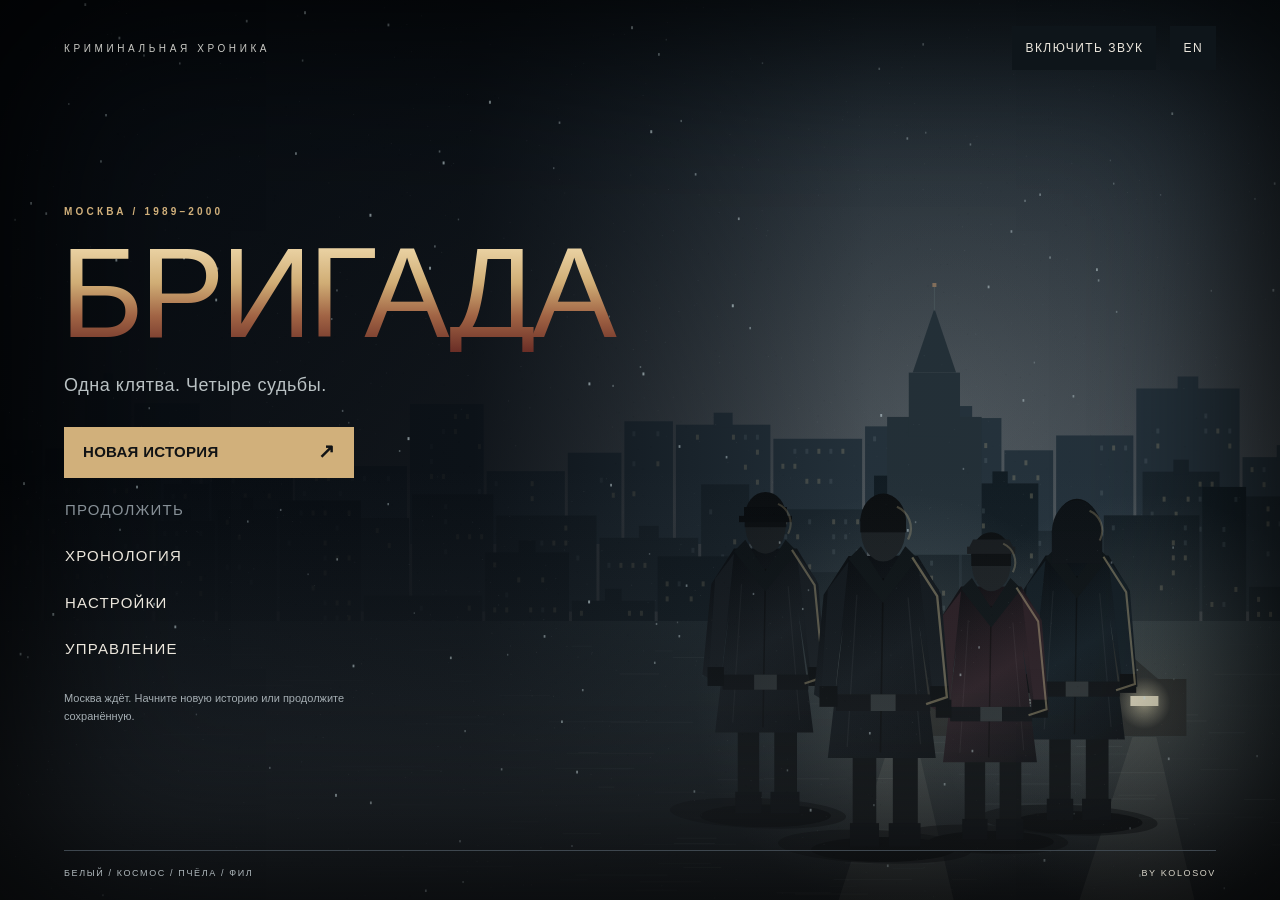
==== index.html @ 2e2348a0 "Add files via upload" ====
<!doctype html>
<html lang="ru">
<head>
  <meta charset="utf-8">
  <meta name="viewport" content="width=device-width, initial-scale=1, maximum-scale=1, user-scalable=no, viewport-fit=cover">
  <meta name="color-scheme" content="dark">
  <meta name="theme-color" content="#0c1013">
  <meta name="description" content="Бригада. Процедурная криминальная история. Москва, 1989–2000.">
  <title>БРИГАДА · 1989–2000</title>
  <style>
:root{color-scheme:dark;--ink:#07090b;--panel:#0d1215;--raised:#161d22;--line:#2c343a;--text:#ece7dd;--muted:#a4adb2;--gold:#d1b07b;--red:#7f2f25;--body-font:"Trebuchet MS","Verdana",sans-serif;--display-font:"Impact","Arial Narrow","Haettenschweiler",sans-serif}
*{box-sizing:border-box}
[hidden]{display:none!important}
html,body{width:100%;height:100%;margin:0;overflow:hidden;-webkit-user-select:none;user-select:none;-webkit-touch-callout:none;-webkit-tap-highlight-color:transparent}
body{background:var(--ink);color:var(--text);font:15px/1.5 var(--body-font);touch-action:manipulation}
canvas,img{-webkit-user-drag:none;-webkit-user-select:none;user-select:none}
body::before{content:"";position:fixed;inset:0;pointer-events:none;opacity:.22;background:repeating-linear-gradient(0deg,#0000 0 3px,#0003 3px 4px),repeating-linear-gradient(90deg,#0000 0 7px,#0002 7px 8px);mix-blend-mode:overlay}
button,input,select{font:inherit}
button,select{color:var(--text);background:var(--raised);border:1px solid var(--line);border-radius:0}
button{min-height:44px;padding:10px 18px;cursor:pointer;text-align:left;transition:background .16s,color .16s,border-color .16s,transform .16s}
button:hover:not(:disabled){background:#222c33;border-color:var(--gold)}
button:active:not(:disabled){transform:translateY(1px)}
button:disabled{color:#879097;cursor:not-allowed}
button.primary{background:var(--gold);color:#111315;border-color:var(--gold);font-weight:800;letter-spacing:.02em}
button.primary:hover:not(:disabled){background:#ead1a3;color:#07090b}
button.primary:disabled{background:#6a6155;color:#111315;border-color:#6a6155}
:focus-visible{outline:2px solid #f0cf8b;outline-offset:4px}
canvas:focus-visible{outline-offset:-5px}
button.text-button{padding:8px 12px;border-color:transparent;background:#0e151a;font-size:12px;letter-spacing:.12em;text-transform:uppercase}
button.text-button:hover{color:var(--gold)}
h1,h2,h3,p{margin-top:0}
h2{margin-bottom:0;font:400 clamp(30px,4.4vw,54px)/1.1 var(--display-font);letter-spacing:.04em;text-transform:uppercase}
h3{font-size:20px;line-height:1.25}
canvas{display:block}
#game-canvas,#cover-canvas{position:fixed;inset:0;width:100%;height:100%}
#game-canvas{background:#06080b;touch-action:none;image-rendering:pixelated}
#cover-canvas{z-index:1;pointer-events:none}
#vignette{position:fixed;z-index:2;inset:0;pointer-events:none;box-shadow:inset 0 0 160px 40px #000c}
.screen{position:fixed;inset:0;z-index:5}
.cover-screen{padding:calc(26px + env(safe-area-inset-top,0px)) calc(5vw + env(safe-area-inset-right,0px)) calc(20px + env(safe-area-inset-bottom,0px)) calc(5vw + env(safe-area-inset-left,0px));display:flex;flex-direction:column;overflow:auto;-webkit-overflow-scrolling:touch}
.cover-header,.cover-footer{display:flex;align-items:center;justify-content:space-between;gap:20px}
.cover-header{min-height:44px}
.edition{font-size:10px;letter-spacing:.36em;color:#c9c9c4;text-transform:uppercase}
.header-actions{display:flex;align-items:center;gap:14px}
.cover-content{margin-block:auto;padding:34px 0 24px;width:min(560px,60vw)}
.eyebrow{font-size:10px;font-weight:800;letter-spacing:.32em;color:var(--gold);margin-bottom:14px;text-transform:uppercase}
h1{margin:0 0 10px -4px;font:400 clamp(70px,10vw,148px)/.93 var(--display-font);letter-spacing:-.035em;color:var(--gold);text-transform:uppercase}
@supports(background-clip:text){h1{background:linear-gradient(180deg,#f5e2b7 0,#d0ad75 42%,#a06344 70%,#6a2e26 100%);background-clip:text;-webkit-background-clip:text;color:transparent}}
.tagline{font-size:clamp(14px,1.5vw,18px);color:#b9c1c3;letter-spacing:.03em;margin:20px 0 28px;max-width:34ch}
.main-nav{display:flex;flex-direction:column;width:min(290px,100%);gap:2px}
.menu-action{background:none;border-color:transparent;padding:10px 0;letter-spacing:.08em;min-height:43px;text-transform:uppercase}
.menu-action:not(.primary):hover:not(:disabled){background:none;padding-left:10px;color:var(--gold);border-color:transparent}
.menu-action.primary{display:flex;justify-content:space-between;padding:13px 18px;margin-bottom:8px}
.menu-action.primary span:last-child{font-size:20px;line-height:1}
.build-note{font-size:11px;line-height:1.6;color:var(--muted);max-width:340px;margin:18px 0 0}
.cover-footer{flex-shrink:0;border-top:1px solid #3e474f;padding-top:16px;font-size:9px;letter-spacing:.18em;color:#b0b9bd;text-transform:uppercase}
.cover-footer span:last-child{color:#d7d3c7}
.cover-content>*{animation:arrive .55s both}
.cover-content h1{animation-delay:.06s}
.cover-content .tagline{animation-delay:.12s}
.cover-content .main-nav{animation-delay:.18s}
.cover-content .build-note{animation-delay:.24s}
.panel-screen{background:var(--ink);overflow:auto;padding:calc(clamp(20px,5vw,64px) + env(safe-area-inset-top,0px)) calc(clamp(20px,5vw,64px) + env(safe-area-inset-right,0px)) calc(clamp(20px,5vw,64px) + env(safe-area-inset-bottom,0px)) calc(clamp(20px,5vw,64px) + env(safe-area-inset-left,0px));z-index:10;-webkit-overflow-scrolling:touch}
.panel{width:min(850px,100%);margin:0 auto;animation:panel-in .18s both}
.narrow-panel{width:min(430px,100%);padding-top:6vh}
.wide-panel{width:min(1160px,100%)}
.panel-header{display:flex;gap:24px;align-items:center;justify-content:space-between;padding-bottom:27px;margin-bottom:24px;border-bottom:1px solid var(--line)}
.panel-header .eyebrow{margin-bottom:9px}
.back-button{flex-shrink:0}
.muted{color:var(--muted);font-size:12px;line-height:1.7}
.vertical-nav{display:grid;gap:8px;margin:30px 0 20px}
.vertical-nav button{width:100%}
fieldset{border:0;border-bottom:1px solid var(--line);padding:16px 0 22px;margin:0 0 20px;min-width:0}
legend{color:var(--gold);font-size:13px;letter-spacing:.18em;padding:0;text-transform:uppercase}
.setting-row{display:grid;grid-template-columns:minmax(160px,1fr) minmax(100px,280px) 45px;align-items:center;gap:16px;min-height:55px;font-size:14px}
.setting-row select{grid-column:2/4}
select{width:100%;min-height:44px;padding:8px 12px}
input[type=range]{width:100%;margin:0;accent-color:var(--gold);cursor:pointer;min-height:32px}
input[type=checkbox]{width:23px;height:23px;accent-color:var(--gold);margin:0;justify-self:end;grid-column:2/4}
output{color:var(--gold);text-align:right;font-variant-numeric:tabular-nums;font-size:12px}
.sound-tests{display:flex;flex-wrap:wrap;gap:8px;margin:16px 0 12px}
.sound-tests button{font-size:12px}
.form-footer{display:flex;align-items:center;justify-content:space-between;gap:16px;padding-bottom:20px}
.form-footer p{margin-bottom:0}
.timeline-list{padding:0;list-style:none;margin:38px 0 26px}
.chapter{display:grid;grid-template-columns:145px 1fr auto;align-items:center;gap:26px;border-top:1px solid var(--line);padding:30px 0}
.chapter:last-child{border-bottom:1px solid var(--line)}
.chapter-date{font:400 30px var(--display-font);color:var(--gold)}
.chapter h3{margin:0 0 8px;font-weight:400;text-transform:uppercase;letter-spacing:.04em}
.chapter p{color:var(--muted);margin:0;font-size:13px;max-width:470px}
.chapter.completed .chapter-date{color:#d5dfbd}
.map-toolbar{display:flex;align-items:center;justify-content:space-between;gap:15px;margin-bottom:16px}
.map-toolbar p{margin:0;color:var(--muted)}
#world-map{width:100%;height:auto;background:#141b20;border:1px solid var(--line);max-height:58vh;object-fit:fill;cursor:crosshair}
.map-legend{display:flex;flex-wrap:wrap;list-style:none;gap:12px 24px;padding:0;margin:20px 0;font-size:12px}
.map-legend li{display:flex;align-items:center;gap:8px}
.map-legend i{width:9px;height:9px;display:inline-block}
.legend-objective{background:var(--gold);transform:rotate(45deg)}
.legend-squad{background:#d6e5c6;border-radius:50%}
.legend-police{background:#739aca}
.legend-safe{border:2px solid #88ae93}
.legend-waypoint{background:#d0c1ec;border-radius:50%}
.legend-territory{border:2px dashed #a48159}
.controls-list{margin:0 0 25px}
.controls-list>div{display:grid;grid-template-columns:230px 1fr;gap:25px;padding:13px 0;border-bottom:1px solid #232c32;align-items:center}
.controls-list dd{margin:0;font-size:14px}
.controls-list dt{color:var(--gold)}
kbd{font:12px var(--body-font);color:var(--gold)}
#hud{position:fixed;inset:0;z-index:3;padding:calc(22px + env(safe-area-inset-top,0px)) calc(22px + env(safe-area-inset-right,0px)) calc(22px + env(safe-area-inset-bottom,0px)) calc(22px + env(safe-area-inset-left,0px));pointer-events:none;display:flex;flex-direction:column;justify-content:space-between}
.hud-top,.hud-bottom{display:flex;justify-content:space-between;gap:20px;align-items:flex-start}
.hud-bottom{align-items:flex-end}
.status-panel,.mission-panel,.resources-panel,.radar-panel,.squad-status{background:color-mix(in srgb,var(--ink) 92%,#000);border:1px solid var(--line);padding:12px 15px}
.status-panel{width:260px}
.status-panel>p{font-size:17px;margin:0 0 7px}
.status-panel label{display:grid;grid-template-columns:70px 1fr 28px;gap:8px;align-items:center;font-size:10px;text-transform:uppercase;letter-spacing:.12em}
meter{width:100%;height:12px;border:0}
meter::-webkit-meter-bar{background:#242c32;border:0;border-radius:0}
meter::-webkit-meter-optimum-value{background:#b5c29b}
#armor-meter::-webkit-meter-optimum-value{background:#8da8b5}
meter::-moz-meter-bar{background:#b5c29b}
#armor-meter::-moz-meter-bar{background:#8da8b5}
#hero-perk{display:block;color:var(--gold);font-size:10px;margin-top:6px;text-transform:uppercase;letter-spacing:.18em}
.mission-panel{max-width:420px}
.mission-panel:has(#mission-title:empty){display:none}
#mission-title{color:var(--gold);margin:0 0 4px;font-size:14px;text-transform:uppercase;letter-spacing:.08em}
#mission-objective{font-size:12px;margin:0}
.resources-panel{text-align:right;min-width:170px}
.resources-panel p{margin:4px 0 0}
#wanted-stars{color:var(--gold);font-size:22px;letter-spacing:.1em;line-height:1}
#money-value{font-variant-numeric:tabular-nums}
#weapon-name,#ammo-value{font-size:12px}
.radar-panel{padding:6px}
#minimap{width:180px;height:180px;background:#141b20}
#district-name{font-size:10px;display:block;text-align:center;margin-top:5px;text-transform:uppercase;letter-spacing:.12em;color:#c0c8cb}
.squad-status{display:flex;gap:20px;font-size:11px;text-transform:uppercase;letter-spacing:.08em}
.squad-status span{color:var(--muted)}
.squad-status .active{color:var(--gold)}
.hud-shortcuts{display:flex;gap:6px;pointer-events:auto}
.hud-shortcuts button{font-size:12px;background:color-mix(in srgb,var(--ink) 92%,#000);text-transform:uppercase;letter-spacing:.12em}
/* Компактная панель автомобиля: скорость слева, состояние справа, всё в одном блоке. */
.vehicle-panel{position:absolute;right:calc(22px + env(safe-area-inset-right,0px));bottom:calc(64px + env(safe-area-inset-bottom,0px));width:214px;padding:9px 11px;display:grid;grid-template-columns:56px 1fr;grid-template-areas:"speed head" "speed hull" "speed crashes" "state state";gap:3px 10px;align-items:center;background:color-mix(in srgb,var(--ink) 92%,#000);border:1px solid var(--line);animation:panel-in .18s ease-out}
.vehicle-panel[hidden]{display:none}
.vehicle-head{grid-area:head;display:flex;justify-content:space-between;align-items:baseline;gap:6px;min-width:0}
#vehicle-name{font-size:10px;text-transform:uppercase;letter-spacing:.1em;color:var(--gold);white-space:nowrap;overflow:hidden;text-overflow:ellipsis}
#vehicle-class{font-size:8px;text-transform:uppercase;letter-spacing:.1em;color:var(--muted);white-space:nowrap}
.vehicle-speed{grid-area:speed;display:flex;align-items:baseline;gap:3px;line-height:1}
#vehicle-speed{font-size:26px;font-variant-numeric:tabular-nums;letter-spacing:-.03em}
.vehicle-speed small{font-size:8px;text-transform:uppercase;letter-spacing:.1em;color:var(--muted)}
.vehicle-panel label{display:grid;grid-template-columns:42px 1fr 30px;gap:6px;align-items:center;font-size:8px;text-transform:uppercase;letter-spacing:.08em;color:var(--muted)}
.vehicle-panel label:nth-of-type(1){grid-area:hull}
.vehicle-panel label:nth-of-type(2){grid-area:crashes}
.vehicle-panel meter{height:6px}
.vehicle-panel output{font-size:8px;text-align:right;color:var(--text);font-variant-numeric:tabular-nums}
#vehicle-crashes::-webkit-meter-optimum-value{background:#c49a6a}
#vehicle-crashes::-moz-meter-bar{background:#c49a6a}
#vehicle-state{grid-area:state;margin:0;font-size:8px;text-transform:uppercase;letter-spacing:.1em;color:var(--muted)}
#vehicle-state:empty{display:none}
.vehicle-panel.warn{border-color:#b98d55}
.vehicle-panel.warn #vehicle-state{color:#e0b072}
.vehicle-panel.danger{border-color:#c76156}
.vehicle-panel.danger #vehicle-state{color:#e58b80}
@media(max-width:760px){.vehicle-panel{right:calc(10px + env(safe-area-inset-right,0px));bottom:calc(128px + env(safe-area-inset-bottom,0px));width:178px;padding:7px 9px;gap:2px 8px;grid-template-columns:46px 1fr}.vehicle-panel label{grid-template-columns:34px 1fr 26px;font-size:7px}.vehicle-panel meter{height:5px}.vehicle-panel output{font-size:7px}#vehicle-speed{font-size:22px}#vehicle-name{font-size:9px}#vehicle-class{font-size:7px}}
#interaction-prompt{position:absolute;bottom:calc(115px + env(safe-area-inset-bottom,0px));left:50%;transform:translateX(-50%);background:color-mix(in srgb,var(--ink) 92%,#000);border:1px solid var(--gold);padding:12px 20px;text-align:center;text-transform:uppercase;letter-spacing:.08em}
#cutscene{position:fixed;inset:0;z-index:4;pointer-events:none}
.cinema-bar{position:absolute;background:#000;width:100%;height:10vh}
.top-bar{top:0}
.bottom-bar{bottom:0;display:flex;align-items:center;justify-content:flex-end;gap:20px;padding:0 calc(5vw + env(safe-area-inset-right,0px)) 0 calc(5vw + env(safe-area-inset-left,0px));color:var(--muted);font-size:11px;text-transform:uppercase;letter-spacing:.12em}
#scene-next{pointer-events:auto;white-space:nowrap}
@media (max-width:560px){.bottom-bar span,.bottom-bar progress{display:none}.subtitle-panel{gap:12px;padding:12px}#speaker-portrait{width:52px;height:64px}#dialogue-choices button{padding:8px 10px;letter-spacing:.025em}}
.subtitle-panel{position:absolute;bottom:10vh;left:50%;transform:translateX(-50%);width:min(850px,90%);display:flex;align-items:center;gap:25px;background:color-mix(in srgb,var(--ink) 92%,#000);border-top:2px solid var(--gold);padding:18px 24px}
#speaker-portrait{width:84px;height:102px;background:#141b20;flex-shrink:0}
#speaker-name{margin:0 0 6px;color:var(--gold);font-size:17px;text-transform:uppercase;letter-spacing:.12em}
#subtitle-text{margin:0;font-size:clamp(14px,1.5vw,19px)}
#skip-progress{width:70px;height:4px;accent-color:var(--gold)}
#dialogue-choices{display:flex;flex-wrap:wrap;gap:8px;pointer-events:auto;margin-top:12px}
#dialogue-choices:empty{display:none}
#dialogue-choices button{font-size:12px;text-transform:uppercase;letter-spacing:.12em}
#toast{position:fixed;z-index:30;left:50%;bottom:calc(25px + env(safe-area-inset-bottom,0px));transform:translateX(-50%);width:max-content;max-width:90vw;background:#1b242b;border-left:3px solid var(--gold);color:var(--text);padding:14px 22px;font-size:13px;box-shadow:0 10px 40px #000c}
dialog{width:min(460px,90vw);padding:30px;border:1px solid var(--line);color:var(--text);background:var(--panel)}
dialog::backdrop{background:#000c}
dialog h2{font-size:28px;margin-bottom:18px}
dialog p{color:var(--muted);font-size:14px}
.dialog-actions{display:flex;justify-content:flex-end;gap:10px;margin-top:28px}
noscript{position:fixed;inset:0;z-index:100;display:grid;place-items:center;background:var(--ink);padding:30px}
@keyframes arrive{from{opacity:0;transform:translateY(10px)}to{opacity:1;transform:translateY(0)}}
@keyframes panel-in{from{opacity:0;transform:translateY(6px)}to{opacity:1;transform:translateY(0)}}
.reduced-motion *,.reduced-motion *::before,.reduced-motion *::after{animation:none!important;transition:none!important}
@media(prefers-reduced-motion:reduce){*,*::before,*::after{animation:none!important;transition:none!important}}
@media(max-width:800px){.cover-screen{padding:calc(18px + env(safe-area-inset-top,0px)) calc(6vw + env(safe-area-inset-right,0px)) calc(18px + env(safe-area-inset-bottom,0px)) calc(6vw + env(safe-area-inset-left,0px))}.cover-content{width:76vw}.cover-footer{align-items:flex-start;font-size:8px;gap:14px}.cover-footer span:last-child{text-align:right;max-width:180px}.chapter{grid-template-columns:110px 1fr;gap:20px}.chapter button{grid-column:2;justify-self:start}.chapter-date{font-size:25px}.squad-status{flex-direction:column;gap:3px}.mission-panel{max-width:230px}.hud-top{gap:8px}#hud{padding:calc(10px + env(safe-area-inset-top,0px)) calc(10px + env(safe-area-inset-right,0px)) calc(10px + env(safe-area-inset-bottom,0px)) calc(10px + env(safe-area-inset-left,0px))}.status-panel{width:210px}#minimap{width:130px;height:130px}}
@media(max-width:520px){body{font-size:14px}.edition{letter-spacing:.18em;font-size:8px;max-width:140px}.header-actions{gap:3px}button.text-button{font-size:10px;padding:8px}.cover-content{width:94%;padding-block:24px}h1{font-size:clamp(64px,19vw,99px)}.eyebrow{font-size:9px}.tagline{font-size:14px;margin-block:16px 22px}.main-nav{max-width:240px}.build-note{font-size:10px;max-width:300px;background:#0b1216;padding:8px 10px}.cover-footer{line-height:1.8}.panel-screen{padding:calc(24px + env(safe-area-inset-top,0px)) calc(20px + env(safe-area-inset-right,0px)) calc(24px + env(safe-area-inset-bottom,0px)) calc(20px + env(safe-area-inset-left,0px))}.panel-header{gap:12px;padding-bottom:18px}.back-button{padding-inline:12px;font-size:12px}.setting-row{grid-template-columns:minmax(100px,1fr) minmax(65px,1fr) 38px;gap:8px;font-size:12px}select{font-size:12px;padding-inline:6px}.form-footer{align-items:flex-start;flex-direction:column}.chapter{grid-template-columns:1fr;gap:12px;padding-block:24px}.chapter button{grid-column:1}.chapter h3{font-size:19px}.controls-list>div{grid-template-columns:125px 1fr;gap:15px}.controls-list dd{font-size:12px}.map-toolbar{align-items:flex-start;flex-direction:column}.subtitle-panel{padding:14px;gap:12px}#speaker-portrait{width:56px;height:68px}.bottom-bar{font-size:9px;gap:12px}}
@media(max-height:600px) and (min-width:521px){.cover-screen{padding-block:12px}.cover-content{padding-block:10px}.cover-content .eyebrow{margin-bottom:10px}h1{font-size:min(10vw,88px)}.tagline{margin-block:10px 13px;font-size:14px}.menu-action{min-height:33px;padding-block:5px;font-size:13px}.menu-action.primary{padding-block:10px}.build-note{margin-top:10px;font-size:10px;max-width:350px}.cover-footer{padding-top:10px}}
#touch-ui{position:fixed;inset:0;z-index:7;pointer-events:none}
#touch-left{position:absolute;inset:0 50% 0 0}
#touch-right{position:absolute;inset:0 0 0 50%}
/* The zones sit under a pointer-events:none parent, so they must opt back in explicitly. */
.touch-zone{pointer-events:auto;touch-action:none}
.joy{position:fixed;width:124px;height:124px;margin:-62px 0 0 -62px;border-radius:50%;border:2px solid #a9b3b93d;background:#c4ced316;box-shadow:inset 0 0 22px #0006;display:none}
.joy .joy-knob{position:absolute;left:50%;top:50%;width:56px;height:56px;margin:-28px 0 0 -28px;border-radius:50%;background:#dde5e93a;border:2px solid #ccd4d96b;transform:translate(var(--ox,0),var(--oy,0))}
.touch-buttons{position:absolute;right:calc(14px + env(safe-area-inset-right,0px));bottom:calc(14px + env(safe-area-inset-bottom,0px));display:grid;gap:10px;justify-items:end}
.touch-button{pointer-events:auto;min-width:64px;min-height:52px;padding:10px 14px;text-align:center;background:color-mix(in srgb,var(--ink) 88%,#000);border:1px solid #465058;color:var(--text);font-weight:800;letter-spacing:.08em}
.touch-button:active{transform:translateY(1px)}
@media(pointer:coarse){.touch-button{border-color:#53616a}}
@media(max-width:760px){.touch-button{min-width:58px;min-height:46px;font-size:13px}.touch-buttons{grid-template-columns:repeat(2,minmax(56px,auto));gap:8px;right:calc(12px + env(safe-area-inset-right,0px));bottom:calc(12px + env(safe-area-inset-bottom,0px))}}
/* --- Кросс-платформенная адаптация: iPhone / iPad / Mac --- */
@media(pointer:coarse){
  .hud-shortcuts{display:none}
  button{min-height:46px}
  .cover-screen,.panel-screen{overscroll-behavior:contain}
  /* 16px не даёт Safari на iPhone/iPad зумить страницу при фокусе селекта. */
  select{font-size:16px}
}
@media(max-width:760px){
  .status-panel{width:auto;max-width:46vw;padding:8px 10px}
  .status-panel>p{font-size:14px;margin-bottom:4px;white-space:nowrap;overflow:hidden;text-overflow:ellipsis}
  .status-panel label{grid-template-columns:48px 1fr 22px;font-size:9px;letter-spacing:.06em}
  meter{height:9px}
  #hero-perk{font-size:8px;margin-top:3px}
  .mission-panel{max-width:36vw;padding:8px 10px}
  #mission-title{font-size:11px;margin-bottom:2px}
  #mission-objective{font-size:10px;line-height:1.35}
  .resources-panel{min-width:0;padding:8px 10px}
  #wanted-stars{font-size:16px}
  #money-value{font-size:13px;margin-top:2px}
  #weapon-name,#ammo-value{font-size:10px}
  .radar-panel{padding:4px}
  #minimap{width:110px;height:110px}
  #district-name{font-size:8px}
  .squad-status{padding:8px 10px;font-size:9px}
  #interaction-prompt{max-width:86vw;padding:10px 14px;font-size:12px}
}
@media(max-width:760px) and (orientation:portrait){
  .hud-top{display:grid;grid-template-columns:minmax(0,1fr) auto;gap:6px;align-items:start}
  .status-panel{grid-area:1/1;max-width:none}
  .resources-panel{grid-area:1/2}
  .mission-panel{grid-area:2/1/3/3;max-width:none}
  .hud-bottom{display:grid;grid-template-columns:auto minmax(0,1fr);gap:6px;align-items:end}
  .radar-panel{grid-area:1/1}
  .squad-status{grid-area:2/1;justify-self:start;align-self:end;flex-direction:column;gap:2px}
  .hud-shortcuts{grid-column:1/-1;justify-self:end}
}
@media(max-height:480px) and (orientation:landscape){
  .cover-screen{padding-block:8px}
  .cover-header{min-height:32px}
  .cover-content{width:min(60vw,430px);padding-block:4px}
  h1{font-size:min(8vw,60px);margin-bottom:4px}
  .eyebrow{margin-bottom:6px;font-size:9px}
  .tagline{font-size:12px;margin-block:6px 9px}
  .menu-action{min-height:30px;padding-block:3px;font-size:12px}
  .menu-action.primary{padding-block:7px;margin-bottom:3px}
  .build-note,.cover-footer{display:none}
  .panel-screen{padding-block:calc(12px + env(safe-area-inset-top,0px)) calc(12px + env(safe-area-inset-bottom,0px))}
  .narrow-panel{padding-top:0}
  .panel-header{padding-bottom:12px;margin-bottom:12px}
  .subtitle-panel{padding:10px 14px}
  #speaker-portrait{width:48px;height:58px}
  .cinema-bar{height:7vh}
  /* Компактный HUD для ландшафта iPhone (высота экрана ~390-430px). */
  #hud{padding:calc(8px + env(safe-area-inset-top,0px)) calc(10px + env(safe-area-inset-right,0px)) calc(8px + env(safe-area-inset-bottom,0px)) calc(10px + env(safe-area-inset-left,0px))}
  .status-panel{width:190px;padding:8px 10px}
  .status-panel>p{font-size:13px;margin-bottom:3px}
  .status-panel label{font-size:8px}
  meter{height:7px}
  #hero-perk{font-size:8px;margin-top:2px}
  .mission-panel{max-width:230px;padding:8px 10px}
  #mission-title{font-size:10px}
  #mission-objective{font-size:9px;line-height:1.3}
  .resources-panel{padding:8px 10px}
  #wanted-stars{font-size:14px}
  #money-value{font-size:12px}
  #weapon-name,#ammo-value{font-size:9px}
  .radar-panel{padding:3px}
  #minimap{width:92px;height:92px}
  #district-name{font-size:8px}
  .squad-status{font-size:9px;gap:10px}
  .hud-shortcuts button{min-height:32px;padding:6px 10px;font-size:10px}
}
/* Подсказка взаимодействия не должна попадать под экранные кнопки. */
@media(pointer:coarse){
  #interaction-prompt{bottom:calc(196px + env(safe-area-inset-bottom,0px));max-width:72vw;padding:10px 14px;font-size:12px}
}
@media(pointer:coarse) and (orientation:landscape) and (max-height:480px){
  #interaction-prompt{bottom:calc(90px + env(safe-area-inset-bottom,0px));max-width:56vw;padding:8px 12px;font-size:11px}
}
</style>
</head>
<body>
  <canvas id="game-canvas" tabindex="-1" aria-label="Игровой мир"></canvas>
  <canvas id="cover-canvas" aria-hidden="true"></canvas>
  <div id="vignette" aria-hidden="true"></div>

  <main id="main-menu" class="screen cover-screen">
    <header class="cover-header">
      <span class="edition" data-i18n="edition">КРИМИНАЛЬНАЯ ХРОНИКА</span>
      <div class="header-actions">
        <button id="sound-toggle" class="text-button" data-i18n="soundOn">Включить звук</button>
        <button id="language-toggle" class="text-button" aria-label="Switch to English">EN</button>
      </div>
    </header>
    <div class="cover-content">
      <p class="eyebrow" data-i18n="moscowYears">МОСКВА / 1989–2000</p>
      <h1 data-i18n="brand">БРИГАДА</h1>
      <p class="tagline" data-i18n="tagline">Одна клятва. Четыре судьбы.</p>
      <nav class="main-nav" aria-label="Главное меню" data-aria-i18n="mainMenu">
        <button id="new-game" class="primary menu-action" disabled><span data-i18n="newGame">Новая история</span><span aria-hidden="true">↗</span></button>
        <button id="continue-game" class="menu-action" disabled data-i18n="continue">Продолжить</button>
        <button class="menu-action" data-open="timeline-screen" data-i18n="timeline">Хронология</button>
        <button class="menu-action" data-open="settings-screen" data-i18n="settings">Настройки</button>
        <button class="menu-action" data-open="controls-screen" data-i18n="controls">Управление</button>
      </nav>
      <p id="build-status" class="build-note" data-i18n="partNotice">Часть I: обложка, интерфейс и звук. Кампания откроется после подключения движка и сюжета.</p>
    </div>
    <footer class="cover-footer">
      <span data-i18n="brothers">БЕЛЫЙ / КОСМОС / ПЧЁЛА / ФИЛ</span>
      <span data-i18n="byline">BY KOLOSOV</span>
    </footer>
  </main>

  <section id="hud" hidden aria-label="Игровой интерфейс" data-aria-i18n="hud">
    <div class="hud-top">
      <div class="status-panel">
        <p id="hero-name">Саша Белый</p>
        <label><span data-i18n="health">Здоровье</span><meter id="health-meter" min="0" max="100" value="100"></meter><output id="health-value">100</output></label>
        <label id="armor-row" hidden><span data-i18n="armor">Броня</span><meter id="armor-meter" min="0" max="100" value="0"></meter><output id="armor-value">0</output></label>
        <span id="hero-perk"></span>
      </div>
      <div class="mission-panel"><p id="mission-title"></p><p id="mission-objective"></p></div>
      <div class="resources-panel"><div id="wanted-stars" aria-label="Нет розыска">☆☆☆☆☆</div><p id="money-value">0 ₽</p><p><span id="weapon-name"></span> <span id="ammo-value"></span></p></div>
    </div>
    <div class="hud-bottom">
      <div class="radar-panel"><canvas id="minimap" width="180" height="180" data-aria-i18n="minimap" aria-label="Миникарта"></canvas><span id="district-name"></span></div>
      <div id="squad-status" class="squad-status"></div>
      <div class="hud-shortcuts"><button data-open="map-screen"><kbd>M</kbd> <span data-i18n="map">Карта</span></button><button id="pause-button"><kbd>Esc</kbd> <span data-i18n="pause">Пауза</span></button></div>
    </div>
    <p id="interaction-prompt" hidden></p>
    <div id="vehicle-panel" class="vehicle-panel" hidden aria-live="off">
      <div class="vehicle-head"><span id="vehicle-name"></span><span id="vehicle-class"></span></div>
      <div class="vehicle-speed"><span id="vehicle-speed">0</span><small data-i18n="kmh">км/ч</small></div>
      <label><span data-i18n="vehicleHull">Кузов</span><meter id="vehicle-hull" min="0" max="100" value="100"></meter><output id="vehicle-hull-value">100%</output></label>
      <label><span data-i18n="vehicleCrashes">Аварии</span><meter id="vehicle-crashes" min="0" max="10" value="0"></meter><output id="vehicle-crashes-value">0/10</output></label>
      <p id="vehicle-state"></p>
    </div>
  </section>

  <div id="touch-ui" hidden aria-hidden="true">
    <div id="touch-left" class="touch-zone"><div id="joy-left" class="joy"><span class="joy-knob"></span></div></div>
    <div id="touch-right" class="touch-zone"><div id="joy-right" class="joy"><span class="joy-knob"></span></div></div>
    <div class="touch-buttons">
      <button id="touch-fire" class="touch-button">FIRE</button>
      <button id="touch-interact" class="touch-button">E</button>
      <button id="touch-weapon" class="touch-button">Q</button>
      <button id="touch-hero" class="touch-button">1–4</button>
      <button id="touch-pause" class="touch-button">≡</button>
    </div>
  </div>

  <section id="pause-screen" class="screen panel-screen" hidden aria-labelledby="pause-title">
    <div class="panel narrow-panel"><p class="eyebrow" data-i18n="hold">ВРЕМЯ ОСТАНОВЛЕНО</p><h2 id="pause-title" data-i18n="pause">Пауза</h2>
      <nav class="vertical-nav">
        <button id="resume-game" class="primary" data-i18n="resume">Вернуться в игру</button>
        <button data-open="map-screen" data-i18n="map">Карта Москвы</button>
        <button data-open="timeline-screen" data-i18n="timeline">Хронология</button>
        <button data-open="settings-screen" data-i18n="settings">Настройки</button>
        <button data-open="controls-screen" data-i18n="controls">Управление</button>
        <button id="return-menu" data-i18n="returnMenu">В главное меню</button>
      </nav>
      <p class="muted" data-i18n="saveNotice">Сохранение прогресса доступно в безопасных зонах.</p>
    </div>
  </section>

  <section id="settings-screen" class="screen panel-screen" hidden aria-labelledby="settings-title">
    <div class="panel"><header class="panel-header"><div><p class="eyebrow" data-i18n="preferences">ЛИЧНОЕ ДЕЛО / ПАРАМЕТРЫ</p><h2 id="settings-title" data-i18n="settings">Настройки</h2></div><button class="back-button" data-back data-i18n="back">Назад</button></header>
      <form id="settings-form">
        <fieldset><legend data-i18n="sound">Звук</legend>
          <label class="setting-row" for="music-volume"><span data-i18n="music">Музыка</span><input id="music-volume" type="range" min="0" max="100" step="1" data-setting="music"><output for="music-volume">55%</output></label>
          <label class="setting-row" for="sfx-volume"><span data-i18n="effects">Эффекты</span><input id="sfx-volume" type="range" min="0" max="100" step="1" data-setting="sfx"><output for="sfx-volume">75%</output></label>
          <div class="sound-tests"><button type="button" data-audio-test="theme" data-i18n="testTheme">Тема</button><button type="button" data-audio-test="combat" data-i18n="testCombat">Погоня</button><button type="button" data-audio-test="tt" data-i18n="testShot">Выстрел ТТ</button><button type="button" data-audio-test="engine" data-i18n="testEngine">Мотор</button></div>
          <p class="muted" data-i18n="originalMusic">Оригинальная процедурная музыка. Внешние записи не используются.</p>
        </fieldset>
        <fieldset><legend data-i18n="gameplay">Игра</legend>
          <label class="setting-row" for="language"><span data-i18n="language">Язык</span><select id="language" data-setting="language"><option value="ru">Русский</option><option value="en">English</option></select></label>
          <label class="setting-row" for="difficulty"><span data-i18n="difficulty">Сложность</span><select id="difficulty" data-setting="difficulty"><option value="rookie" data-i18n="rookie">Новичок</option><option value="brigadier" data-i18n="brigadier">Бригадир</option><option value="authority" data-i18n="authority">Авторитет</option></select></label>
          <label class="setting-row" for="aim"><span data-i18n="aim">Прицеливание</span><select id="aim" data-setting="aim"><option value="mouse" data-i18n="mouseAim">Мышь</option><option value="auto" data-i18n="autoAim">Автоприцел</option></select></label>
        </fieldset>
        <fieldset><legend data-i18n="graphics">Изображение</legend>
          <label class="setting-row" for="particles"><span data-i18n="particles">Частицы</span><select id="particles" data-setting="particles"><option value="low" data-i18n="low">Низкое</option><option value="medium" data-i18n="medium">Среднее</option><option value="high" data-i18n="high">Высокое</option></select></label>
          <label class="setting-row" for="lighting"><span data-i18n="lighting">Освещение</span><select id="lighting" data-setting="lighting"><option value="low" data-i18n="low">Низкое</option><option value="high" data-i18n="high">Высокое</option></select></label>
          <label class="setting-row" for="motion"><span data-i18n="reduceMotion">Уменьшить движение</span><input id="motion" type="checkbox" data-setting="reducedMotion"></label>
        </fieldset>
        <div class="form-footer"><p id="settings-status" class="muted" data-i18n="savedAutomatically">Настройки сохраняются автоматически.</p><button type="button" id="reset-settings" data-i18n="resetSettings">Сбросить настройки</button></div>
      </form>
    </div>
  </section>

  <section id="timeline-screen" class="screen panel-screen" hidden aria-labelledby="timeline-title">
    <div class="panel wide-panel"><header class="panel-header"><div><p class="eyebrow" data-i18n="chronicle">МОСКОВСКАЯ ХРОНИКА</p><h2 id="timeline-title" data-i18n="timeline">Хронология</h2></div><button class="back-button" data-back data-i18n="back">Назад</button></header>
      <p class="muted" data-i18n="timelineHint">Пройденные главы можно переиграть. После прохождения открыта «Свободная Москва». Основное сохранение не меняется.</p>
      <p><button id="free-roam" type="button" disabled>Свободная Москва</button></p>
      <ol id="timeline-list" class="timeline-list"></ol>
      <p id="timeline-status" class="muted" data-i18n="campaignUnavailable">Сюжетная кампания ещё не подключена.</p>
    </div>
  </section>

  <section id="map-screen" class="screen panel-screen" hidden aria-labelledby="map-title">
    <div class="panel wide-panel map-panel"><header class="panel-header"><div><p class="eyebrow" data-i18n="cityPlan">ГОРОД / ТЕРРИТОРИИ</p><h2 id="map-title" data-i18n="map">Карта Москвы</h2></div><button class="back-button" data-back data-i18n="back">Назад</button></header>
      <div class="map-toolbar"><p id="map-status" data-i18n="mapUnavailable">Карта появится после загрузки игрового мира.</p><button id="clear-waypoint" data-i18n="clearWaypoint" disabled>Убрать метку</button></div>
      <canvas id="world-map" width="1000" height="560" tabindex="0" data-aria-i18n="mapCanvas" aria-label="Карта: нажмите, чтобы поставить метку"></canvas>
      <ul class="map-legend"><li><i class="legend-objective"></i><span data-i18n="objective">Цель</span></li><li><i class="legend-squad"></i><span data-i18n="squad">Бригада</span></li><li><i class="legend-police"></i><span data-i18n="police">Милиция</span></li><li><i class="legend-safe"></i><span data-i18n="safeZone">Безопасная зона</span></li><li><i class="legend-waypoint"></i><span data-i18n="waypoint">Ваша метка</span></li><li><i class="legend-territory"></i><span data-i18n="territory">Контроль территории</span></li></ul>
      <p class="muted" data-i18n="mapHelp">Щелчок или Enter: поставить метку. Стрелки: переместить указатель. Колесо или +/−: масштаб.</p>
    </div>
  </section>

  <section id="controls-screen" class="screen panel-screen" hidden aria-labelledby="controls-title">
    <div class="panel"><header class="panel-header"><div><p class="eyebrow" data-i18n="fieldManual">ПАМЯТКА БРИГАДИРА</p><h2 id="controls-title" data-i18n="controls">Управление</h2></div><button class="back-button" data-back data-i18n="back">Назад</button></header>
      <dl class="controls-list">
        <div><dt><kbd>W A S D</kbd> / <kbd>↑ ← ↓ →</kbd></dt><dd data-i18n="move">Движение / управление машиной</dd></div>
        <div><dt><kbd>Shift</kbd></dt><dd data-i18n="sprint">Бег</dd></div>
        <div><dt data-i18n="mouseLeft">ЛКМ</dt><dd data-i18n="fire">Огонь / удар</dd></div>
        <div><dt><kbd>R</kbd></dt><dd data-i18n="reload">Перезарядка</dd></div>
        <div><dt><kbd>E</kbd></dt><dd data-i18n="interact">Взаимодействовать / сесть / выйти</dd></div>
        <div><dt><kbd>1 2 3 4</kbd></dt><dd data-i18n="switchHero">Белый / Космос / Пчёла / Фил</dd></div>
        <div><dt><kbd>Q</kbd></dt><dd data-i18n="switchWeapon">Сменить оружие</dd></div>
        <div><dt><kbd>G</kbd></dt><dd data-i18n="grenade">Граната</dd></div>
        <div><dt><kbd>Space</kbd></dt><dd data-i18n="spaceHelp">Ручник в машине / удерживать для пропуска сцены</dd></div>
        <div><dt><kbd>M</kbd> / <kbd>Esc</kbd></dt><dd data-i18n="mapPause">Карта / пауза</dd></div>
        <div><dt>Xbox / PS</dt><dd data-i18n="padHelp">Левый стик — движение, правый — прицел. RT/R2 — огонь, LT/L2 — ручник. A/✕ — действие, B/○ — граната, X/□ — перезарядка, Y/△ — оружие. LB/L1 — герой, RB/R1 — оружие. Start — пауза, Back — карта.</dd></div>
        <div><dt>Touch</dt><dd data-i18n="touchHelp">Левый стик — движение, правый — прицел и огонь. Кнопки справа: огонь, действие, оружие и смена героя.</dd></div>
      </dl>
      <p class="muted" data-i18n="desktopNote">Играть можно с клавиатуры и мыши, с геймпадом Xbox или PlayStation, а также на телефоне и планшете.</p>
    </div>
  </section>

  <section id="cutscene" hidden aria-label="Сюжетная сцена" data-aria-i18n="cutscene">
    <div class="cinema-bar top-bar"></div>
    <div class="subtitle-panel"><canvas id="speaker-portrait" width="112" height="136" aria-hidden="true"></canvas><div><h3 id="speaker-name"></h3><p id="subtitle-text"></p><div id="dialogue-choices"></div></div></div>
    <div class="cinema-bar bottom-bar"><span data-i18n="skipScene">Удерживайте Space, чтобы пропустить</span><progress id="skip-progress" max="1" value="0" data-aria-i18n="skipProgress" aria-label="Пропуск сцены"></progress><button id="scene-next" class="text-button">Дальше</button></div>
  </section>
  <div id="toast" role="status" aria-live="polite" hidden></div>
  <dialog id="confirmation"><form method="dialog"><h2 id="confirmation-title"></h2><p id="confirmation-text"></p><div class="dialog-actions"><button value="cancel" data-i18n="cancel">Отмена</button><button value="confirm" class="primary" data-i18n="confirm">Подтвердить</button></div></form></dialog>
  <noscript>Для запуска требуется JavaScript. / JavaScript is required.</noscript>

<script>
/* Offline Web Audio synthesizer. Original score, no samples or network requests.
 * API: init(), setMusic('theme'|'ambient'|'combat'|'dramatic'|'off'),
 * setVolumes(music, sfx), setMuted(bool), setListener(x, y),
 * play(effect, {x, y, gain, pitch, surface}), updateEngine(id, state),
 * stopEngine(id), updateSiren(id, state), stopSiren(id), stopAll(), dispose().
 * Engine state: {rpm, throttle, speed, skid, x, y}, normalized inputs 0..1.
 * Siren state: {x, y, gain}. Coordinates use game-world pixels.
 * Effects: tt, pm, nagan, aps, aks74u, rpk, svd, saiga, kedr, uzi, ak74,
 * punch, bat, hit, casing, explosion, grenade, reload, step, glass, crash,
 * lock, cash, ui, confirm, horn.
 */
'use strict';
(() => {
  const clamp = (value, min = 0, max = 1) => Math.max(min, Math.min(max, Number.isFinite(value) ? value : min));
  const midi = note => 440 * Math.pow(2, (note - 69) / 12);
  const profiles = Object.freeze({
    tt: {body:155, tail:.19, tone:.09, bright:5400, gain:.48},
    pm: {body:215, tail:.13, tone:.065, bright:4300, gain:.37},
    shotgun: {body:75, tail:.39, tone:.19, bright:3100, gain:.62},
    kedr: {body:240, tail:.09, tone:.05, bright:5100, gain:.29},
    uzi: {body:185, tail:.11, tone:.06, bright:4500, gain:.32},
    ak74: {body:110, tail:.22, tone:.12, bright:6600, gain:.48},
    nagan: {body:140, tail:.2, tone:.1, bright:3900, gain:.42},
    aps: {body:225, tail:.08, tone:.05, bright:5200, gain:.3},
    aks74u: {body:135, tail:.18, tone:.1, bright:6000, gain:.44},
    rpk: {body:95, tail:.26, tone:.14, bright:6300, gain:.52},
    svd: {body:88, tail:.32, tone:.15, bright:7200, gain:.58},
    saiga: {body:82, tail:.3, tone:.15, bright:3300, gain:.55}
  });
  class ProceduralAudio {
    constructor() {
      this.ctx = null;
      this.initializing = null;
      this.musicVolume = .55;
      this.sfxVolume = .75;
      this.muted = false;
      this.mode = 'off';
      this.listener = {x:0, y:0};
      this.voices = new Set();
      this.engines = new Map();
      this.sirens = new Map();
      this.noise = null;
      this.timer = null;
      this.step = 0;
      this.nextStep = 0;
      this.maxVoices = 100;
      this.musicGeneration = 0;
      this.noiseOffset = 0;
      this.visibilityHandler = () => this.handleVisibility();
      document.addEventListener('visibilitychange', this.visibilityHandler);
    }
    async init() {
      if (this.initializing) return this.initializing;
      this.initializing = (async () => {
        const AudioContextClass = window.AudioContext || window.webkitAudioContext;
        if (!AudioContextClass) return false;
        try {
          if (!this.ctx || this.ctx.state === 'closed') {
            this.ctx = new AudioContextClass({latencyHint:'interactive'});
            this.buildGraph();
          }
          if (this.ctx.state === 'suspended' || this.ctx.state === 'interrupted') await this.ctx.resume();
          if (!this.timer) this.timer = setInterval(() => this.schedule(), 25);
          return this.ctx.state === 'running';
        } catch {
          return false;
        }
      })();
      try { return await this.initializing; }
      finally { this.initializing = null; }
    }
    buildGraph() {
      const c = this.ctx;
      this.master = c.createGain();
      this.master.gain.value = this.muted ? 0 : .7;
      this.compressor = c.createDynamicsCompressor();
      this.compressor.threshold.value = -16;
      this.compressor.knee.value = 15;
      this.compressor.ratio.value = 5;
      this.compressor.attack.value = .003;
      this.compressor.release.value = .2;
      this.master.connect(this.compressor);
      this.compressor.connect(c.destination);
      this.musicBus = c.createGain(); this.musicBus.gain.value = this.musicVolume * .62;
      this.sfxBus = c.createGain(); this.sfxBus.gain.value = this.sfxVolume * .78;
      this.musicBus.connect(this.master); this.sfxBus.connect(this.master);
      this.reverb = c.createConvolver();
      this.reverb.buffer = this.makeImpulse(1.65);
      this.reverbGain = c.createGain(); this.reverbGain.gain.value = .18;
      this.musicBus.connect(this.reverb); this.reverb.connect(this.reverbGain); this.reverbGain.connect(this.master);
      this.noise = c.createBuffer(1, c.sampleRate * 2, c.sampleRate);
      const samples = this.noise.getChannelData(0);
      let state = 0x89abcd;
      for (let i = 0; i < samples.length; i++) {
        state = (Math.imul(state,1664525) + 1013904223) >>> 0;
        samples[i] = state / 2147483648 - 1;
      }
      this.nextStep = c.currentTime + .04;
      this.step = 0;
    }
    makeImpulse(seconds) {
      const c = this.ctx, length = Math.floor(c.sampleRate * seconds);
      const impulse = c.createBuffer(2, length, c.sampleRate);
      let state = 1991;
      for (let channel = 0; channel < 2; channel++) {
        const samples = impulse.getChannelData(channel);
        for (let i = 0; i < length; i++) {
          state = (Math.imul(state,1664525) + 1013904223) >>> 0;
          const fade = Math.pow(1 - i / length, 3.5);
          samples[i] = (state / 2147483648 - 1) * fade * .32;
        }
      }
      return impulse;
    }
    ramp(param, value, time = .04) {
      if (!this.ctx) return;
      const now = this.ctx.currentTime;
      if (typeof param.cancelAndHoldAtTime === 'function') param.cancelAndHoldAtTime(now);
      else { const current = param.value; param.cancelScheduledValues(now); param.setValueAtTime(current, now); }
      param.linearRampToValueAtTime(value, now + time);
    }
    setVolumes(music, sfx) {
      this.musicVolume = clamp(music); this.sfxVolume = clamp(sfx);
      if (this.ctx) { this.ramp(this.musicBus.gain,this.musicVolume*.62); this.ramp(this.sfxBus.gain,this.sfxVolume*.78); }
    }
    setMuted(muted) {
      this.muted = Boolean(muted);
      if (this.ctx) this.ramp(this.master.gain,this.muted ? 0 : .7);
    }
    setListener(x, y) {
      this.listener.x = Number.isFinite(x) ? x : 0; this.listener.y = Number.isFinite(y) ? y : 0;
      for (const loop of [...this.engines.values(), ...this.sirens.values()]) this.positionLoop(loop);
    }
    spatial(options = {}) {
      if (!Number.isFinite(options.x) || !Number.isFinite(options.y)) return {gain:clamp(options.gain ?? 1,0,2), pan:0};
      const dx = options.x - this.listener.x, dy = options.y - this.listener.y;
      const distance = Math.hypot(dx,dy);
      return {gain:clamp(options.gain ?? 1,0,2) * Math.pow(Math.max(0,1-distance/1500),2), pan:clamp(dx/650,-1,1)};
    }
    makePan(value = 0) {
      if (typeof this.ctx.createStereoPanner === 'function') {
        const node = this.ctx.createStereoPanner(); node.pan.value = value; return node;
      }
      return this.ctx.createGain();
    }
    route(bus, pan = 0, gain = 1) {
      const volume = this.ctx.createGain(), panner = this.makePan(pan);
      volume.gain.value = gain; volume.connect(panner);
      panner.connect(bus === 'music' ? this.musicBus : this.sfxBus);
      return {volume,panner};
    }
    track(source, nodes, end, bus, envelope) {
      if (this.voices.size >= this.maxVoices) {
        const oldest = this.voices.values().next().value;
        this.releaseVoice(oldest, .008);
      }
      const voice = {source, nodes, end, bus, envelope, released:false};
      this.voices.add(voice);
      source.onended = () => {
        for (const node of nodes) node.disconnect();
        source.disconnect(); this.voices.delete(voice);
      };
      return voice;
    }
    releaseVoice(voice, fade = .02) {
      if (!voice || voice.released || !this.ctx) return;
      voice.released = true;
      const now = this.ctx.currentTime;
      const param = voice.envelope?.gain;
      if (param) {
        if (typeof param.cancelAndHoldAtTime === 'function') param.cancelAndHoldAtTime(now);
        else { const value = param.value; param.cancelScheduledValues(now); param.setValueAtTime(value,now); }
        param.linearRampToValueAtTime(0,now+fade);
      }
      try { voice.source.stop(now+fade+.005); } catch { /* Source may have ended during suspension. */ }
      this.voices.delete(voice);
    }
    tone(frequency, time, duration, options = {}) {
      if (!this.ctx || frequency <= 0) return;
      const c = this.ctx, oscillator = c.createOscillator(), envelope = c.createGain();
      const attack = Math.min(options.attack ?? .005, duration*.45);
      const release = Math.min(options.release ?? duration*.55, duration*.5);
      const level = clamp(options.level ?? .2,0,1), bus = options.bus ?? 'sfx';
      const route = this.route(bus,options.pan ?? 0);
      oscillator.type = options.type ?? 'triangle';
      oscillator.frequency.setValueAtTime(frequency,time);
      oscillator.detune.value = options.detune ?? 0;
      if (options.endFrequency) oscillator.frequency.exponentialRampToValueAtTime(Math.max(15,options.endFrequency),time+duration);
      envelope.gain.setValueAtTime(.0001,time);
      envelope.gain.linearRampToValueAtTime(Math.max(.0001,level),time+attack);
      envelope.gain.setValueAtTime(Math.max(.0001,level),time+duration-release);
      envelope.gain.exponentialRampToValueAtTime(.0001,time+duration);
      const nodes = [envelope,route.volume,route.panner];
      if (options.filter) {
        const filter = c.createBiquadFilter(); filter.type = 'lowpass'; filter.frequency.value = options.filter;
        oscillator.connect(filter); filter.connect(envelope); nodes.push(filter);
      } else oscillator.connect(envelope);
      envelope.connect(route.volume);
      this.track(oscillator,nodes,time+duration,bus,envelope);
      oscillator.start(time); oscillator.stop(time+duration+.02);
    }
    burst(time, duration, options = {}) {
      if (!this.ctx || !this.noise) return;
      const c = this.ctx, source = c.createBufferSource(), filter = c.createBiquadFilter(), envelope = c.createGain();
      source.buffer = this.noise; source.loop = true;
      source.playbackRate.value = clamp(options.pitch ?? 1,.2,3);
      filter.type = options.type ?? 'lowpass'; filter.frequency.value = options.frequency ?? 4000; filter.Q.value = options.q ?? .7;
      const bus = options.bus ?? 'sfx', level = clamp(options.level ?? .3,0,1);
      const route = this.route(bus,options.pan ?? 0);
      envelope.gain.setValueAtTime(.0001,time);
      envelope.gain.linearRampToValueAtTime(Math.max(.0001,level),time+Math.min(.003,duration*.1));
      envelope.gain.exponentialRampToValueAtTime(.0001,time+duration);
      source.connect(filter); filter.connect(envelope); envelope.connect(route.volume);
      this.track(source,[filter,envelope,route.volume,route.panner],time+duration,bus,envelope);
      this.noiseOffset = (this.noiseOffset + .137) % 1.7;
      source.start(time,this.noiseOffset); source.stop(time+duration+.02);
    }
    setMusic(mode = 'theme') {
      if (!['theme','ambient','combat','dramatic','off'].includes(mode)) mode = 'off';
      if (mode === this.mode) return;
      this.mode = mode; this.musicGeneration++; this.step = 0;
      if (this.ctx) {
        for (const voice of this.voices) if (voice.bus === 'music') this.releaseVoice(voice,.18);
        this.nextStep = this.ctx.currentTime + .2;
      }
    }
    schedule() {
      const c = this.ctx;
      if (!c || c.state !== 'running' || document.hidden || this.mode === 'off' || this.muted) return;
      const bpm = this.mode === 'combat' ? 112 : this.mode === 'dramatic' ? 64 : this.mode === 'ambient' ? 68 : 76;
      const stepDuration = 60/bpm/4;
      // Do not replay accumulated notes after tab suspension or a stalled frame.
      if (this.nextStep < c.currentTime-.08) this.nextStep = c.currentTime+.025;
      while (this.nextStep < c.currentTime+.13) {
        this.musicStep(this.step,this.nextStep,stepDuration);
        this.step = (this.step+1)%128; this.nextStep += stepDuration;
      }
    }
    musicStep(step, time, tick) {
      const mode = this.mode, combat = mode === 'combat', ambient = mode === 'ambient';
      const bar = Math.floor(step/16), beat = step%16;
      // D minor: i(add9), VImaj7, iv9, v; independently composed motif.
      const chords = [[50,57,62,65,69],[46,53,57,62,65],[43,50,57,58,62],[45,52,57,60,64]];
      const chord = chords[bar%4];
      if (beat === 0) {
        const duration = tick*17.5;
        chord.slice(1).forEach((note,index) => {
          this.tone(midi(note),time,duration,{bus:'music',type:'sawtooth',level:ambient?.018:.026,attack:.28,release:.75,filter:combat?1100:1750,detune:index%2?7:-7,pan:(index-1.5)*.25});
          if (!combat) this.tone(midi(note+12),time,duration,{bus:'music',type:'sine',level:.012,attack:.4,release:1,pan:(1.5-index)*.3});
        });
      }
      if (beat%8 === 0 || (combat && beat%4 === 2)) {
        this.tone(midi(chord[0]-12),time,tick*(combat?2.5:7),{bus:'music',type:'triangle',level:combat?.2:.12,filter:340,release:.18});
      }
      const melody = [
        [null,null,74,null,69,null,null,65,null,67,null,null,69,null,null,null],
        [null,null,77,null,null,74,null,72,null,null,69,null,65,null,null,null],
        [null,null,70,null,69,null,67,null,null,62,null,null,65,null,null,null],
        [null,null,64,null,67,null,null,69,null,72,null,null,69,null,null,null]
      ];
      const note = melody[bar%4][beat];
      if (!ambient && note !== null) {
        this.tone(midi(note+(bar>=4?0:-12)),time,tick*2.8,{bus:'music',type:'triangle',level:combat?.06:.105,attack:.026,release:tick*1.25,filter:2500,pan:.13});
        if (mode === 'dramatic') this.tone(midi(note-12),time+.012,tick*2.8,{bus:'music',type:'sine',level:.04,attack:.04,pan:-.2});
      }
      if (ambient && beat === 8 && bar%2 === 0) this.tone(midi(chord[3]+12),time,tick*7,{bus:'music',type:'sine',level:.042,attack:.2,release:.8,pan:.4});
      if (combat) {
        if ([0,6,8,14].includes(beat)) this.kick(time,'music',.55);
        if (beat === 4 || beat === 12) {
          this.burst(time,.16,{bus:'music',type:'highpass',frequency:1500,level:.17});
          this.tone(175,time,.1,{bus:'music',level:.08,endFrequency:90,type:'triangle'});
        }
        if (beat%2 === 0) this.burst(time,beat===14?.13:.042,{bus:'music',type:'highpass',frequency:7200,level:beat%4===0?.055:.03,pan:beat%4===0?-.25:.25});
        if (beat%2 === 1) this.tone(midi(chord[1]+12),time,tick*.5,{bus:'music',type:'square',level:.018,filter:950,pan:-.3});
      } else if (!ambient) {
        if (beat === 0 || beat === 10) this.kick(time,'music',.21);
        if (beat === 12) this.burst(time,.16,{bus:'music',type:'bandpass',frequency:2100,level:.035});
      }
    }
    kick(time, bus = 'sfx', level = .4) {
      this.tone(125,time,.24,{bus,type:'sine',level,endFrequency:38,release:.2});
    }
    play(effect, options = {}) {
      if (!this.ctx || this.ctx.state !== 'running' || this.muted || document.hidden) return false;
      const spatial = this.spatial(options);
      if (spatial.gain < .005) return false;
      const time = this.ctx.currentTime+.004, gain = spatial.gain, pan = spatial.pan, pitch = clamp(options.pitch ?? 1,.5,2);
      const tone = (hz,duration,level,extra = {}) => this.tone(hz*pitch,time,duration,{level:level*gain,pan,...extra});
      const noise = (duration,level,frequency,extra = {}) => this.burst(time,duration,{level:level*gain,frequency,pan,pitch,...extra});
      if (profiles[effect]) {
        const p = profiles[effect];
        noise(p.tail,p.gain,p.bright);
        noise(.018,p.gain*.5,8000,{type:'highpass'});
        tone(p.body,p.tone,p.gain*.7,{type:'triangle',endFrequency:p.body*.3});
        if (effect === 'shotgun' || effect === 'saiga') tone(46,.23,.28);
        if (effect === 'rpk' || effect === 'svd') tone(58,.2,.22);
        this.burst(time+.026,p.tail*.8,{frequency:1600,level:p.gain*gain*.12,pan:-pan*.4});
        return true;
      }
      switch (effect) {
        case 'explosion':
        case 'grenade':
          noise(1.25,.75,1250); noise(.3,.38,5200); tone(85,.75,.52,{endFrequency:22,type:'sine'}); break;
        case 'punch':
          noise(.08,.24,550); tone(100,.09,.28,{endFrequency:40}); break;
        case 'bat':
          noise(.09,.32,1350); tone(220,.13,.25,{endFrequency:65}); break;
        case 'hit':
          noise(.13,.22,2100); tone(145,.06,.15,{endFrequency:55}); break;
        case 'crash':
          noise(.5,.5,2400); tone(90,.25,.4,{endFrequency:32}); break;
        case 'glass':
          noise(.35,.29,6000,{type:'highpass'});
          for (let i=0;i<5;i++) this.tone(1800+i*517,time+i*.021,.18,{level:.035*gain,pan,type:'sine'});
          break;
        case 'casing':
          tone(3200,.075,.045,{type:'triangle'}); tone(4600,.035,.025); break;
        case 'reload':
          noise(.055,.13,2300,{type:'bandpass'});
          this.burst(time+.19,.055,{frequency:3700,level:.12*gain,pan,type:'highpass'});
          this.tone(720,time+.38,.055,{level:.075*gain,pan,type:'square',filter:1800}); break;
        case 'step':
          noise(options.surface==='snow'?.15:.07,.075,options.surface==='snow'?2100:650);
          if (options.surface!=='snow') tone(95,.045,.045,{endFrequency:50}); break;
        case 'lock':
          tone(1600,.045,.06); this.tone(2200,time+.075,.035,{level:.05*gain,pan}); break;
        case 'cash':
          [76,81,88].forEach((note,i)=>this.tone(midi(note),time+i*.065,.18,{type:'sine',level:.09*gain,pan})); break;
        case 'ui':
          tone(520,.035,.055,{type:'sine',endFrequency:700}); break;
        case 'horn':
          tone(430,.22,.16,{type:'square',endFrequency:410});
          this.tone(565,time+.05,.18,{level:.1*gain,pan,type:'square'});
          noise(.05,.07,1100); break;
        case 'confirm':
          tone(660,.09,.08); this.tone(990,time+.075,.14,{level:.07*gain,pan}); break;
        default: return false;
      }
      return true;
    }
    createLoop() {
      const route = this.route('sfx',0,0);
      return {route,sources:[],nodes:[],state:{},baseGain:1,stopped:false};
    }
    positionLoop(loop) {
      const spatial = this.spatial(loop.state);
      this.ramp(loop.route.volume.gain,spatial.gain*loop.baseGain,.06);
      if (loop.route.panner.pan) this.ramp(loop.route.panner.pan,spatial.pan,.06);
    }
    updateEngine(id, state = {}) {
      if (!this.ctx || this.ctx.state !== 'running') return;
      let loop = this.engines.get(id);
      if (!loop) {
        if (this.engines.size >= 8) this.stopEngine(this.engines.keys().next().value);
        loop = this.createLoop();
        const c = this.ctx, filter = c.createBiquadFilter();
        filter.type = 'lowpass'; filter.frequency.value = 300; filter.Q.value = .6;
        filter.connect(loop.route.volume); loop.filter = filter; loop.nodes.push(filter);
        for (let i=0;i<3;i++) {
          const source = c.createOscillator(), gain = c.createGain();
          source.type = i===0?'triangle':'sine'; source.frequency.value = 26*(i+1);
          gain.gain.value = [.10,.055,.028][i];
          source.connect(gain); gain.connect(filter); source.start();
          loop.sources.push(source); loop.nodes.push(gain);
        }
        const exhaust = c.createBufferSource(), rumbleFilter = c.createBiquadFilter(), rumbleGain = c.createGain();
        exhaust.buffer = this.noise; exhaust.loop = true; rumbleFilter.type = 'lowpass'; rumbleFilter.frequency.value = 120;
        rumbleGain.gain.value = .055; exhaust.connect(rumbleFilter); rumbleFilter.connect(rumbleGain); rumbleGain.connect(loop.route.volume); exhaust.start();
        loop.sources.push(exhaust); loop.nodes.push(rumbleFilter,rumbleGain);
        const skid = c.createBufferSource(), skidFilter = c.createBiquadFilter(), skidGain = c.createGain();
        skid.buffer = this.noise; skid.loop = true; skidFilter.type = 'bandpass'; skidFilter.frequency.value = 1800; skidFilter.Q.value = 3.5; skidGain.gain.value = 0;
        skid.connect(skidFilter); skidFilter.connect(skidGain); skidGain.connect(loop.route.volume); skid.start();
        loop.sources.push(skid); loop.nodes.push(skidFilter,skidGain); loop.skidGain = skidGain;
        this.engines.set(id,loop);
      }
      loop.state = {...loop.state,...state};
      const rpm = clamp(loop.state.rpm ?? .1), throttle = clamp(loop.state.throttle ?? 0), speed = clamp(loop.state.speed ?? 0);
      for (let i=0;i<3;i++) this.ramp(loop.sources[i].frequency,(24+rpm*86)*(i+1),.07);
      this.ramp(loop.filter.frequency,150+rpm*850+throttle*260,.08);
      this.ramp(loop.skidGain.gain,clamp(loop.state.skid ?? 0)*(.06+speed*.1),.035);
      loop.baseGain = .24+throttle*.2+rpm*.1; this.positionLoop(loop);
    }
    updateSiren(id, state = {}) {
      if (!this.ctx || this.ctx.state !== 'running') return;
      let loop = this.sirens.get(id);
      if (!loop) {
        if (this.sirens.size >= 5) this.stopSiren(this.sirens.keys().next().value);
        loop = this.createLoop(); const c = this.ctx;
        const oscillator = c.createOscillator(), lfo = c.createOscillator(), depth = c.createGain(), level = c.createGain();
        oscillator.type = 'triangle'; oscillator.frequency.value = 680; lfo.type = 'sine'; lfo.frequency.value = .85;
        depth.gain.value = 230; level.gain.value = .14;
        lfo.connect(depth); depth.connect(oscillator.frequency); oscillator.connect(level); level.connect(loop.route.volume);
        oscillator.start(); lfo.start(); loop.sources.push(oscillator,lfo); loop.nodes.push(depth,level);
        loop.baseGain = .7; this.sirens.set(id,loop);
      }
      loop.state = {...loop.state,...state}; this.positionLoop(loop);
    }
    stopLoop(map, id) {
      const loop = map.get(id);
      if (!loop || loop.stopped) return;
      loop.stopped = true; map.delete(id);
      const end = this.ctx.currentTime+.07;
      this.ramp(loop.route.volume.gain,0,.06);
      let remaining = loop.sources.length;
      for (const source of loop.sources) {
        source.onended = () => {
          source.disconnect();
          if (--remaining===0) { for (const node of loop.nodes) node.disconnect(); loop.route.volume.disconnect(); loop.route.panner.disconnect(); }
        };
        try { source.stop(end); } catch { source.onended(); }
      }
    }
    stopEngine(id) { this.stopLoop(this.engines,id); }
    stopSiren(id) { this.stopLoop(this.sirens,id); }
    stopAll() {
      this.setMusic('off');
      for (const voice of this.voices) this.releaseVoice(voice);
      for (const id of this.engines.keys()) this.stopEngine(id);
      for (const id of this.sirens.keys()) this.stopSiren(id);
    }
    async handleVisibility() {
      if (!this.ctx || this.ctx.state === 'closed') return;
      try {
        if (document.hidden) await this.ctx.suspend();
        else {
          await this.ctx.resume();
          this.nextStep = this.ctx.currentTime+.06;
        }
      } catch { /* A browser may require a new gesture to resume audio. */ }
    }
    async dispose() {
      this.stopAll();
      clearInterval(this.timer); this.timer = null;
      document.removeEventListener('visibilitychange',this.visibilityHandler);
      if (this.ctx && this.ctx.state !== 'closed') await this.ctx.close();
      this.ctx = null; this.noise = null; this.voices.clear();
    }
    get status() {
      return Object.freeze({supported:Boolean(window.AudioContext || window.webkitAudioContext), state:this.ctx?.state ?? 'uninitialized', mode:this.mode, voices:this.voices.size, engines:this.engines.size, sirens:this.sirens.size, muted:this.muted});
    }
  }
  window.BrigadaAudio = new ProceduralAudio();
})();
  </script>

  <script>
  'use strict';
  (() => {
    const words = {
      ru: {
        edition:'КРИМИНАЛЬНАЯ ХРОНИКА', soundOn:'Включить звук', soundOff:'Выключить звук', audioUnavailable:'Звук недоступен в этом браузере.',
        moscowYears:'МОСКВА / 1989–2000', brand:'БРИГАДА', tagline:'Одна клятва. Четыре судьбы.', mainMenu:'Главное меню',
        newGame:'Новая история', continue:'Продолжить', timeline:'Хронология', settings:'Настройки', controls:'Управление',
        partNotice:'Часть I: обложка, интерфейс и звук. Кампания откроется после подключения движка и сюжета.',
        readyNotice:'Москва ждёт. Начните новую историю или продолжите сохранённую.',
        brothers:'БЕЛЫЙ / КОСМОС / ПЧЁЛА / ФИЛ', byline:'BY KOLOSOV',
        hud:'Игровой интерфейс', health:'Здоровье', armor:'Броня', map:'Карта Москвы', pause:'Пауза', minimap:'Миникарта', gameWorld:'Игровой мир',
        vehicleHull:'Кузов', vehicleCrashes:'Аварии', kmh:'км/ч',
        hold:'ВРЕМЯ ОСТАНОВЛЕНО', resume:'Вернуться в игру', returnMenu:'В главное меню', saveNotice:'Сохранение прогресса доступно в безопасных зонах.',
        preferences:'ЛИЧНОЕ ДЕЛО / ПАРАМЕТРЫ', back:'Назад', sound:'Звук', music:'Музыка', effects:'Эффекты',
        testTheme:'Тема', testCombat:'Погоня', testShot:'Выстрел ТТ', testEngine:'Мотор',
        originalMusic:'Оригинальная процедурная музыка. Внешние записи не используются.',
        gameplay:'Игра', language:'Язык', difficulty:'Сложность', rookie:'Новичок', brigadier:'Бригадир', authority:'Авторитет',
        aim:'Прицеливание', mouseAim:'Мышь', autoAim:'Автоприцел', graphics:'Изображение', particles:'Частицы', lighting:'Освещение',
        low:'Низкое', medium:'Среднее', high:'Высокое', reduceMotion:'Уменьшить движение', savedAutomatically:'Настройки сохраняются автоматически.',
        storageUnavailable:'Хранилище недоступно. Настройки действуют до закрытия страницы.', resetSettings:'Сбросить настройки',
        chronicle:'МОСКОВСКАЯ ХРОНИКА', timelineHint:'Пройденные главы можно переиграть. После прохождения открыта «Свободная Москва». Основное сохранение не меняется.',
        campaignUnavailable:'Сюжетная кампания ещё не подключена.', completed:'Пройдено', locked:'Закрыто', replay:'Переиграть', available:'Доступно',
        act1:'Возвращение и клятва', act2:'Становление Бригады', act3:'Большая игра и предательство', act4:'Финал эпохи',
        act1desc:'Дембель. Старый двор. Встреча, которая изменит всё.', act2desc:'Первые деньги. Первые территории. Цена авторитета.',
        act3desc:'Легальный бизнес и чужие правила. Друзья под прицелом.', act4desc:'Расплата, потери и последнее решение.',
        cityPlan:'ГОРОД / ТЕРРИТОРИИ', mapUnavailable:'Карта появится после загрузки игрового мира.', clearWaypoint:'Убрать метку',
        mapCanvas:'Карта: нажмите, чтобы поставить метку', objective:'Цель', squad:'Бригада', police:'Милиция', safeZone:'Безопасная зона', waypoint:'Ваша метка', territory:'Контроль территории',
        mapHelp:'Щелчок или Enter: поставить метку. Стрелки: переместить указатель. Колесо или +/−: масштаб.',
        fieldManual:'ПАМЯТКА БРИГАДИРА', move:'Движение / управление машиной', sprint:'Бег', mouseLeft:'ЛКМ', fire:'Огонь / удар',
        reload:'Перезарядка', interact:'Взаимодействовать / сесть / выйти', switchHero:'Белый / Космос / Пчёла / Фил',
        switchWeapon:'Сменить оружие', grenade:'Граната', spaceHelp:'Ручник в машине / удерживать для пропуска сцены', mapPause:'Карта / пауза',
        padHelp:'Левый стик — движение, правый — прицел. RT/R2 — огонь, LT/L2 — ручник. A/✕ — действие, B/○ — граната, X/□ — перезарядка, Y/△ — оружие. LB/L1 — герой, RB/R1 — оружие. Start — пауза, Back — карта.',
        touchHelp:'Левый стик — движение, правый — прицел и огонь. Кнопки справа: огонь, действие, оружие и смена героя.',
        desktopNote:'Играть можно с клавиатуры и мыши, с геймпадом Xbox или PlayStation, а также на телефоне и планшете.',
        cutscene:'Сюжетная сцена', skipScene:'Удерживайте Space, чтобы пропустить', skipProgress:'Пропуск сцены',
        cancel:'Отмена', confirm:'Подтвердить', newConfirm:'Начать новую историю?', newConfirmText:'Существующее сохранение будет заменено.',
        leaveConfirm:'Вернуться в меню?', leaveConfirmText:'Прогресс после последнего сохранения будет потерян.',
        operationFailed:'Не удалось выполнить действие. Текущее состояние сохранено.', wanted:'Розыск: {n} из 5', noWanted:'Нет розыска',
        hero0:'Саша Белый', hero1:'Космос', hero2:'Пчёла', hero3:'Фил',
        perk0:'Авторитет', perk1:'Стрелок', perk2:'Делец', perk3:'Боксёр'
      },
      en: {
        edition:'A CRIME CHRONICLE', soundOn:'Enable sound', soundOff:'Mute sound', audioUnavailable:'Audio is unavailable in this browser.',
        moscowYears:'MOSCOW / 1989–2000', brand:'BRIGADA', tagline:'One oath. Four lives.', mainMenu:'Main menu',
        newGame:'New story', continue:'Continue', timeline:'Timeline', settings:'Settings', controls:'Controls',
        partNotice:'Part I: cover, interface and audio. The campaign unlocks when the engine and story are installed.',
        readyNotice:'Moscow awaits. Begin a new story or continue your saved game.',
        brothers:'BELY / KOSMOS / PCHYOLA / PHIL', byline:'BY KOLOSOV',
        hud:'Game interface', health:'Health', armor:'Armor', map:'Moscow map', pause:'Paused', minimap:'Minimap', gameWorld:'Game world',
        vehicleHull:'Body', vehicleCrashes:'Crashes', kmh:'km/h',
        hold:'TIME STANDS STILL', resume:'Return to game', returnMenu:'Main menu', saveNotice:'Progress can be saved in safe zones.',
        preferences:'PERSONAL FILE / PREFERENCES', back:'Back', sound:'Audio', music:'Music', effects:'Effects',
        testTheme:'Main theme', testCombat:'Chase', testShot:'TT gunshot', testEngine:'Engine',
        originalMusic:'Original procedural music. No external recordings.',
        gameplay:'Game', language:'Language', difficulty:'Difficulty', rookie:'Rookie', brigadier:'Brigadier', authority:'Authority',
        aim:'Aiming', mouseAim:'Mouse', autoAim:'Auto aim', graphics:'Graphics', particles:'Particles', lighting:'Lighting',
        low:'Low', medium:'Medium', high:'High', reduceMotion:'Reduce motion', savedAutomatically:'Settings are saved automatically.',
        storageUnavailable:'Storage is unavailable. Settings last until this page is closed.', resetSettings:'Reset settings',
        chronicle:'THE MOSCOW CHRONICLE', timelineHint:'Replay completed chapters. Free Moscow unlocks once the story is finished. Your main save stays untouched.',
        campaignUnavailable:'The story campaign is not installed yet.', completed:'Completed', locked:'Locked', replay:'Replay', available:'Available',
        act1:'Homecoming and the oath', act2:'Rise of the Brigada', act3:'The big game and betrayal', act4:'End of an era',
        act1desc:'Demobilized. Back in the old courtyard. A reunion that changes everything.', act2desc:'First money. First territories. The price of respect.',
        act3desc:'Legal business, someone else’s rules. Friends in the crosshairs.', act4desc:'Reckoning, loss and one last decision.',
        cityPlan:'CITY / TERRITORIES', mapUnavailable:'The map becomes available when the game world is loaded.', clearWaypoint:'Clear waypoint',
        mapCanvas:'Map: click to place a waypoint', objective:'Objective', squad:'Squad', police:'Police', safeZone:'Safe zone', waypoint:'Your waypoint', territory:'Territory control',
        mapHelp:'Click or Enter: place a waypoint. Arrows: move cursor. Wheel or +/−: zoom.',
        fieldManual:'FIELD MANUAL', move:'Move / drive', sprint:'Sprint', mouseLeft:'LMB', fire:'Fire / strike',
        reload:'Reload', interact:'Interact / enter / exit vehicle', switchHero:'Bely / Kosmos / Pchyola / Phil',
        switchWeapon:'Switch weapon', grenade:'Grenade', spaceHelp:'Handbrake while driving / hold to skip a scene', mapPause:'Map / pause',
        padHelp:'Left stick moves, right stick aims. RT/R2 fires, LT/L2 is the handbrake. A/✕ interacts, B/○ throws a grenade, X/□ reloads, Y/△ switches weapon. LB/L1 switches hero, RB/R1 switches weapon. Start pauses, Back opens the map.',
        touchHelp:'Left stick moves, right stick aims and fires. The buttons on the right: fire, interact, weapon and hero switch.',
        desktopNote:'Play with a keyboard and mouse, an Xbox or PlayStation gamepad, or on a phone or tablet.',
        cutscene:'Story scene', skipScene:'Hold Space to skip', skipProgress:'Skip scene',
        cancel:'Cancel', confirm:'Confirm', newConfirm:'Start a new story?', newConfirmText:'Your existing save will be replaced.',
        leaveConfirm:'Return to the menu?', leaveConfirmText:'Progress since your last save will be lost.',
        operationFailed:'The action could not be completed. Your current state was retained.', wanted:'Wanted: {n} of 5', noWanted:'Not wanted',
        hero0:'Sasha Bely', hero1:'Kosmos', hero2:'Pchyola', hero3:'Phil',
        perk0:'Authority', perk1:'Marksman', perk2:'Dealer', perk3:'Boxer'
      }
    };
    const $ = id => document.getElementById(id);
    const defaults = Object.freeze({language:'ru', music:55, sfx:75, difficulty:'brigadier', aim:'mouse', particles:'high', lighting:'high', reducedMotion:matchMedia('(prefers-reduced-motion: reduce)').matches});
    const settings = {...defaults};
    const storage = (() => {
      const memory = new Map();
      const prefix = 'brigada.';
      const cookieEnabled = (() => {
        try { document.cookie = 'brigada_cookie_test=1;path=/;max-age=2;samesite=lax'; return document.cookie.includes('brigada_cookie_test=1'); }
        catch { return false; }
      })();
      const localEnabled = (() => {
        try {
          const k = `${prefix}__test`; localStorage.setItem(k,'1'); localStorage.removeItem(k); return true;
        } catch { return false; }
      })();
      const readCookie = key => {
        const name = `${prefix}${key}=`;
        const parts = document.cookie.split(';');
        for (const raw of parts) {
          const p = raw.trim();
          if (p.startsWith(name)) return decodeURIComponent(p.slice(name.length));
        }
        return null;
      };
      const writeCookie = (key, value) => {
        document.cookie = `${prefix}${key}=${encodeURIComponent(value)};path=/;max-age=31536000;samesite=lax`;
        return true;
      };
      const removeCookie = key => { document.cookie = `${prefix}${key}=;path=/;max-age=0;samesite=lax`; return true; };
      const api = {
        kind: localEnabled ? 'localStorage' : cookieEnabled ? 'cookie' : 'memory',
        persistent: localEnabled || cookieEnabled,
        get(key) {
          if (localEnabled) return localStorage.getItem(`${prefix}${key}`);
          if (cookieEnabled) return readCookie(key);
          return memory.get(key) ?? null;
        },
        set(key, value) {
          try {
            if (localEnabled) { localStorage.setItem(`${prefix}${key}`, value); return true; }
            if (cookieEnabled) return writeCookie(key, value);
            memory.set(key, value); return true;
          } catch { return false; }
        },
        remove(key) {
          try {
            if (localEnabled) { localStorage.removeItem(`${prefix}${key}`); return true; }
            if (cookieEnabled) return removeCookie(key);
            memory.delete(key); return true;
          } catch { return false; }
        }
      };
      return Object.freeze(api);
    })();
    let storageOK = storage.persistent;
    {
      let stored = {};
      try { stored = JSON.parse(storage.get('settings.v1') || '{}'); } catch { stored = {}; storageOK = storage.persistent; }
      for (const key of ['music','sfx']) if (Number.isFinite(stored?.[key])) settings[key] = Math.max(0, Math.min(100, stored[key]));
      for (const [key, values] of Object.entries({language:['ru','en'],difficulty:['rookie','brigadier','authority'],aim:['mouse','auto'],particles:['low','medium','high'],lighting:['low','high']})) {
        if (values.includes(stored?.[key])) settings[key] = stored[key];
      }
      if (typeof stored?.reducedMotion === 'boolean') settings.reducedMotion = stored.reducedMotion;
    }
    const events = new EventTarget();
    const emit = (name, detail) => events.dispatchEvent(new CustomEvent(name, {detail}));
    const t = (key, params = {}) => String(words[settings.language][key] ?? words.ru[key] ?? key).replace(/\{(\w+)\}/g, (_, k) => params[k] ?? '');
    const localized = value => typeof value === 'object' && value !== null ? (value[settings.language] ?? value.ru ?? '') : (value ?? '');
    let game = null, playing = false, screen = 'main-menu', history = [], cutsceneVisible = false, toastTimer, enginePreviewTimer, hudState = {};
    let soundEnabled = false, audioPromise = null, lastFocus = null, operationPending = false;
    const audio = () => window.BrigadaAudio;
    function notify(message) {
      clearTimeout(toastTimer); $('toast').textContent = message; $('toast').hidden = false;
      toastTimer = setTimeout(() => { $('toast').hidden = true; }, 4000);
    }
    function persist() {
      storageOK = storage.set('settings.v1', JSON.stringify(settings)) && storage.persistent;
    }
    function refreshSettings() {
      for (const el of document.querySelectorAll('[data-setting]')) {
        const value = settings[el.dataset.setting];
        if (el.type === 'checkbox') el.checked = value;
        else el.value = value;
        if (el.type === 'range') el.nextElementSibling.value = `${value}%`;
      }
      document.body.classList.toggle('reduced-motion', settings.reducedMotion);
      audio()?.setVolumes(settings.music / 100, settings.sfx / 100);
      $('settings-status').textContent = t(storageOK ? 'savedAutomatically' : 'storageUnavailable');
    }
    function localize() {
      document.documentElement.lang = settings.language;
      document.title = `${t('brand')} · 1989–2000`;
      for (const el of document.querySelectorAll('[data-i18n]')) el.textContent = t(el.dataset.i18n);
      for (const el of document.querySelectorAll('[data-aria-i18n]')) el.setAttribute('aria-label', t(el.dataset.ariaI18n));
      $('game-canvas').setAttribute('aria-label', t('gameWorld'));
      $('language-toggle').textContent = settings.language === 'ru' ? 'EN' : 'RU';
      $('language-toggle').setAttribute('aria-label', settings.language === 'ru' ? 'Switch to English' : 'Переключить на русский');
      refreshSoundButton(); refreshSettings(); refreshCampaign(); renderHUD(hudState);
      emit('language', settings.language);
    }
    function refreshSoundButton() {
      $('sound-toggle').textContent = t(soundEnabled ? 'soundOff' : 'soundOn');
      $('sound-toggle').setAttribute('aria-pressed', String(soundEnabled));
    }
    async function enableSound() {
      if (audioPromise) return audioPromise;
      audioPromise = (async () => {
        try {
          if (!audio() || !await audio().init()) { notify(t('audioUnavailable')); return false; }
          soundEnabled = true;
          audio().setMuted(false); audio().setVolumes(settings.music / 100, settings.sfx / 100);
          audio().setMusic(playing && !screen ? 'ambient' : 'theme');
          refreshSoundButton(); return true;
        } catch { notify(t('audioUnavailable')); return false; }
      })();
      try { return await audioPromise; } finally { audioPromise = null; }
    }
    function showScreen(id, remember = true) {
      if (id === 'map-screen' && !playing) return;
      if (id === screen) return;
      lastFocus = document.activeElement;
      if (remember) history.push(screen);
      screen = id;
      document.querySelectorAll('.screen').forEach(el => { el.hidden = el.id !== id; });
      $('hud').hidden = !playing || Boolean(id) || cutsceneVisible;
      $('touch-ui').hidden = !playing || Boolean(id) || cutsceneVisible || !matchMedia('(pointer: coarse)').matches;
      $('cover-canvas').hidden = playing;
      $('vignette').hidden = playing;
      game?.setPaused(Boolean(id));
      if (id === 'timeline-screen') refreshCampaign();
      if (id === 'map-screen') { $('map-status').textContent = ''; game.drawMap($('world-map')); }
      if (id !== 'settings-screen') {
        clearTimeout(enginePreviewTimer); audio()?.stopEngine('preview');
        if (soundEnabled) audio()?.setMusic(playing && !id ? 'ambient' : 'theme');
      }
      const target = id ? $(id).querySelector('button:not(:disabled), input, select') : $('game-canvas');
      target?.focus({preventScroll:true});
      emit('screen', id);
    }
    function back() {
      const previous = history.length ? history.pop() : (playing ? 'pause-screen' : 'main-menu');
      showScreen(previous, false);
      if (lastFocus?.isConnected && !lastFocus.closest('[hidden]')) lastFocus.focus({preventScroll:true});
    }
    function refreshCampaign() {
      const progress = game?.getProgress() || {completed:[], current:0, hasSave:false};
      $('new-game').disabled = !game;
      $('continue-game').disabled = !game || !progress.hasSave;
      $('continue-game').textContent = progress.finished ? localized({ru:'Свободная Москва',en:'Free Moscow'}) : t('continue');
      const free = $('free-roam');
      free.disabled = !game || !progress.beaten;
      free.textContent = progress.beaten
        ? localized({ru:'Свободная Москва',en:'Free Moscow'})
        : localized({ru:'Свободная Москва — после прохождения',en:'Free Moscow — after the story'});
      $('build-status').textContent = t(game ? 'readyNotice' : 'partNotice');
      $('timeline-status').textContent = game ? '' : t('campaignUnavailable');
      $('timeline-list').replaceChildren();
      (game?.chapters || []).forEach(({year, title, summary}, index) => {
        const done = progress.completed.includes(index);
        const li = document.createElement('li');
        li.className = done ? 'chapter completed' : 'chapter';
        const date = document.createElement('div'); date.className = 'chapter-date'; date.textContent = year;
        const body = document.createElement('div');
        const name = document.createElement('h3'); name.textContent = `${String(index + 1).padStart(2, '0')}. ${localized(title)}`;
        const description = document.createElement('p'); description.textContent = localized(summary);
        const button = document.createElement('button'); button.disabled = !game || !done;
        button.textContent = t(done ? 'replay' : (game && index === progress.current ? 'available' : 'locked'));
        button.addEventListener('click', () => runGameAction(() => game.replayChapter(index)));
        body.append(name, description); li.append(date, body, button); $('timeline-list').append(li);
      });
    }
    function confirmAction(title, text) {
      const dialog = $('confirmation');
      if (dialog.open) return Promise.resolve(false);
      $('confirmation-title').textContent = t(title); $('confirmation-text').textContent = t(text);
      dialog.returnValue = 'cancel'; dialog.showModal();
      return new Promise(resolve => dialog.addEventListener('close', () => resolve(dialog.returnValue === 'confirm'), {once:true}));
    }
    async function runGameAction(action) {
      if (!game || operationPending) return;
      operationPending = true;
      try {
        await action(); playing = true; history = []; showScreen(null, false);
      } catch { notify(t('operationFailed')); }
      finally { operationPending = false; refreshCampaign(); }
    }
    function renderHUD(state = {}) {
      hudState = {...hudState, ...state};
      const s = hudState, hero = Math.max(0, Math.min(3, s.hero ?? 0));
      $('hero-name').textContent = t(`hero${hero}`); $('hero-perk').textContent = t(`perk${hero}`);
      const max = Math.max(1, s.maxHealth ?? 100);
      $('health-meter').max = max; $('health-meter').value = Math.max(0, Math.min(max, s.health ?? max));
      // Броня есть только после четвёртой главы, до этого строки в HUD нет вовсе.
      $('armor-row').hidden = s.armorUnlocked === false;
      $('armor-meter').value = Math.max(0, Math.min(100, s.armor ?? 0));
      $('health-value').value = Math.ceil($('health-meter').value); $('armor-value').value = Math.ceil($('armor-meter').value);
      const wanted = Math.max(0, Math.min(5, Math.floor(s.wanted ?? 0)));
      $('wanted-stars').textContent = '★'.repeat(wanted) + '☆'.repeat(5 - wanted);
      $('wanted-stars').setAttribute('aria-label', wanted ? t('wanted', {n:wanted}) : t('noWanted'));
      $('money-value').textContent = s.moneyText ?? `0 ₽`;
      $('weapon-name').textContent = localized(s.weapon); $('ammo-value').textContent = s.ammo === undefined ? '' : `${s.ammo} / ${s.reserve ?? 0}`;
      $('district-name').textContent = localized(s.district); $('mission-title').textContent = localized(s.mission);
      $('mission-objective').textContent = localized(s.objective);
      $('interaction-prompt').hidden = !s.prompt; $('interaction-prompt').textContent = localized(s.prompt);
      $('squad-status').replaceChildren();
      for (let i = 0; i < 4; i++) {
        // Герой вне текущего состава главы в HUD не показывается.
        if (s.squad?.[i]?.inactive) continue;
        const item = document.createElement('span'); item.className = i === hero ? 'active' : '';
        item.textContent = `${i + 1}  ${t(`hero${i}`)}${s.squad?.[i]?.down ? ' ×' : ''}`; $('squad-status').append(item);
      }
      // Панель автомобиля видна только за рулём.
      const veh = s.vehicle;
      const panel = $('vehicle-panel');
      panel.hidden = !veh;
      if (veh) {
        $('vehicle-name').textContent = localized(veh.name);
        $('vehicle-class').textContent = localized(veh.className);
        $('vehicle-speed').textContent = Math.round(veh.kmh ?? 0);
        const hull = Math.max(0, Math.min(100, Math.round((veh.hull ?? 0) * 100)));
        $('vehicle-hull').value = hull;
        $('vehicle-hull').dataset.level = hull < 30 ? 'low' : hull < 65 ? 'mid' : 'ok';
        $('vehicle-hull-value').value = `${hull}%`;
        const crashes = Math.max(0, Math.min(10, veh.crashes ?? 0));
        $('vehicle-crashes').value = crashes;
        $('vehicle-crashes-value').value = `${crashes}/10`;
        $('vehicle-state').textContent = localized(veh.state);
        panel.classList.toggle('danger', Boolean(veh.stalled || veh.wrecked));
        panel.classList.toggle('warn', !veh.stalled && !veh.wrecked && crashes >= 5);
      }
    }
    // Parts II and III register one adapter after world, engine and story are ready.
    // Map coordinates are normalized to [0,1]; simulation coordinates stay in the engine.
    window.Brigada = Object.freeze({
      version:1, settings, storage, events, t, localized, notify, renderHUD, refreshCampaign,
      get audio() { return audio(); },
      get screen() { return screen; },
      get playing() { return playing; },
      canvases: Object.freeze({game:$('game-canvas'), minimap:$('minimap'), map:$('world-map'), portrait:$('speaker-portrait')}),
      registerGame(adapter) {
        const methods = ['newGame','continueGame','replayChapter','setPaused','returnToMenu','getProgress','drawMap','setWaypoint','zoomMap'];
        if (game) throw new Error('A game adapter is already registered.');
        for (const method of methods) if (typeof adapter?.[method] !== 'function') throw new TypeError(`Game adapter requires ${method}().`);
        game = adapter; refreshCampaign(); emit('ready', null);
      },
      openScreen:showScreen,
      resume() { if (playing) { history = []; showScreen(null, false); } },
      setCutscene({visible, speaker = '', text = '', skip = 0, choices = []}) {
        cutsceneVisible = Boolean(visible);
        $('cutscene').hidden = !visible;
        // During a story scene the gameplay HUD and touch controls must stay out of the way.
        const busy = !playing || Boolean(screen) || cutsceneVisible;
        $('hud').hidden = busy;
        $('touch-ui').hidden = busy || !matchMedia('(pointer: coarse)').matches;
        $('speaker-name').textContent = localized(speaker); $('subtitle-text').textContent = localized(text);
        $('skip-progress').value = Math.max(0, Math.min(1, skip));
        $('scene-next').hidden = !visible || choices.length > 0;
        $('scene-next').textContent = localized({ru:'Дальше',en:'Next'});
        $('dialogue-choices').replaceChildren();
        for (const choice of choices) {
          const button = document.createElement('button'); button.textContent = localized(choice.text);
          button.addEventListener('click', () => emit('choice', choice.id)); $('dialogue-choices').append(button);
        }
      }
    });
    document.querySelectorAll('[data-open]').forEach(button => button.addEventListener('click', () => showScreen(button.dataset.open)));
    document.querySelectorAll('[data-back]').forEach(button => button.addEventListener('click', back));
    $('settings-form').addEventListener('submit', e => e.preventDefault());
    $('settings-form').addEventListener('input', event => {
      const el = event.target, key = el.dataset.setting;
      if (!key) return;
      settings[key] = el.type === 'checkbox' ? el.checked : el.type === 'range' ? Number(el.value) : el.value;
      persist(); localize(); emit('settings', {...settings});
    });
    $('reset-settings').addEventListener('click', () => { Object.assign(settings, defaults); persist(); localize(); emit('settings', {...settings}); });
    $('language-toggle').addEventListener('click', () => { settings.language = settings.language === 'ru' ? 'en' : 'ru'; persist(); localize(); emit('settings', {...settings}); });
    $('sound-toggle').addEventListener('click', async () => {
      if (!soundEnabled) await enableSound();
      else { soundEnabled = false; audio()?.setMuted(true); refreshSoundButton(); }
    });
    document.addEventListener('click', event => { if (event.target.closest('button') && soundEnabled) audio()?.play('ui'); });
    document.querySelectorAll('[data-audio-test]').forEach(button => button.addEventListener('click', async () => {
      if (!soundEnabled && !await enableSound()) return;
      const kind = button.dataset.audioTest;
      clearTimeout(enginePreviewTimer); audio().stopEngine('preview');
      if (kind === 'theme' || kind === 'combat') audio().setMusic(kind);
      else if (kind === 'engine') {
        audio().updateEngine('preview', {rpm:0.55, throttle:0.7, speed:0.5, skid:0.22});
        enginePreviewTimer = setTimeout(() => audio()?.stopEngine('preview'), 2500);
      } else audio().play(kind);
    }));
    $('new-game').addEventListener('click', async () => {
      if (!game || operationPending) return;
      if (game.getProgress().hasSave && !await confirmAction('newConfirm','newConfirmText')) return;
      await runGameAction(() => game.newGame({...settings}));
    });
    $('continue-game').addEventListener('click', () => runGameAction(() => game.continueGame()));
    $('free-roam').addEventListener('click', () => runGameAction(() => game.startFreeRoam()));
    $('scene-next').addEventListener('click', () => game?.advanceScene?.());
    $('pause-button').addEventListener('click', () => showScreen('pause-screen', false));
    $('resume-game').addEventListener('click', () => window.Brigada.resume());
    $('return-menu').addEventListener('click', async () => {
      if (!await confirmAction('leaveConfirm','leaveConfirmText')) return;
      try { await game.returnToMenu(); playing = false; history = []; $('cutscene').hidden = true; showScreen('main-menu', false); refreshCampaign(); }
      catch { notify(t('operationFailed')); }
    });
    let mapCursor = {x:0.5, y:0.5};
    const setWaypoint = () => { if (game && playing) { game.setWaypoint({...mapCursor}); $('clear-waypoint').disabled = false; game.drawMap($('world-map')); } };
    $('world-map').addEventListener('click', e => {
      const rect = e.currentTarget.getBoundingClientRect();
      mapCursor = {x:Math.max(0, Math.min(1, (e.clientX - rect.left) / rect.width)), y:Math.max(0, Math.min(1, (e.clientY - rect.top) / rect.height))}; setWaypoint();
    });
    $('world-map').addEventListener('wheel', e => {
      e.preventDefault(); if (game) { game.zoomMap(Math.sign(-e.deltaY)); game.drawMap($('world-map')); }
    }, {passive:false});
    $('world-map').addEventListener('keydown', e => {
      if (!game) return;
      if (e.key === 'Enter') { e.preventDefault(); setWaypoint(); }
      if (['ArrowUp','ArrowDown','ArrowLeft','ArrowRight'].includes(e.key)) {
        e.preventDefault();
        mapCursor.x = Math.max(0, Math.min(1, mapCursor.x + (e.key === 'ArrowRight' ? 0.025 : e.key === 'ArrowLeft' ? -0.025 : 0)));
        mapCursor.y = Math.max(0, Math.min(1, mapCursor.y + (e.key === 'ArrowDown' ? 0.025 : e.key === 'ArrowUp' ? -0.025 : 0)));
        game.drawMap($('world-map'));
        const c = $('world-map'), ctx = c.getContext('2d'); ctx.strokeStyle = '#f1dfb7'; ctx.lineWidth = 2;
        ctx.strokeRect(mapCursor.x * c.width - 6, mapCursor.y * c.height - 6, 12, 12);
      }
      if (['+','=','-'].includes(e.key)) { e.preventDefault(); game.zoomMap(e.key === '-' ? -1 : 1); game.drawMap($('world-map')); }
    });
    $('clear-waypoint').addEventListener('click', () => { game?.setWaypoint(null); $('clear-waypoint').disabled = true; game?.drawMap($('world-map')); });
    document.addEventListener('keydown', e => {
      if ($('confirmation').open || e.repeat) return;
      if (['INPUT','SELECT','TEXTAREA'].includes(e.target.tagName) && e.key !== 'Escape') return;
      if (e.key === 'Escape') {
        e.preventDefault();
        if (!screen && playing) showScreen('pause-screen', false);
        else if (screen === 'pause-screen') window.Brigada.resume();
        else if (screen !== 'main-menu') back();
      } else if (e.code === 'KeyM' && playing) {
        e.preventDefault(); if (screen === 'map-screen') back(); else showScreen('map-screen');
      }
    });
    document.addEventListener('visibilitychange', () => { if (document.hidden && playing && !screen) showScreen('pause-screen', false); });
    window.addEventListener('blur', () => { if (playing && !screen) showScreen('pause-screen', false); });

    // Защита от копирования текста и системной «лупы» при долгом нажатии.
    // Поля ввода и выпадающие списки остаются рабочими.
    const isFormField = event => Boolean(event.target?.closest?.('input, textarea, select, [contenteditable="true"]'));
    for (const type of ['copy', 'cut', 'dragstart', 'selectstart']) {
      document.addEventListener(type, event => { if (!isFormField(event)) event.preventDefault(); });
    }
    document.addEventListener('contextmenu', event => {
      if (playing || event.target.closest?.('#game-canvas, #cover-canvas, #hud, #touch-ui, #cutscene')) event.preventDefault();
    });

    // The cover is painted into a cached canvas; only snow and reflected light animate.
    const canvas = $('cover-canvas'), ctx = canvas.getContext('2d', {alpha:false});
    const scene = document.createElement('canvas'), paint = scene.getContext('2d', {alpha:false});
    let width = 0, height = 0, pixelRatio = 1, previousTime = 0, elapsed = 0;
    let seed = 1989;
    function random() { seed = (Math.imul(1664525, seed) + 1013904223) >>> 0; return seed / 4294967296; }
    const flakes = Array.from({length:150}, () => ({x:random(), y:random(), z:0.3 + random() * 0.7}));
    // Every figure is seen strictly from behind and rim-lit by the city glow, so no face is
    // ever shown. The back-lit silhouette reads like a photograph of the squad walking away.
    function figure(x, ground, size, coat, style) {
      paint.save(); paint.translate(x, ground); paint.scale(size, size);
      // contact shadow
      paint.fillStyle = '#020506'; paint.beginPath(); paint.ellipse(0, 4, 52, 9, 0, 0, Math.PI * 2); paint.fill();
      paint.fillStyle = 'rgba(2,5,6,0.55)'; paint.beginPath(); paint.ellipse(-6, 2, 70, 12, 0.04, 0, Math.PI * 2); paint.fill();
      // legs and shoes
      paint.fillStyle = '#070a0c'; paint.fillRect(-22,-78,17,76); paint.fillRect(7,-78,18,76);
      paint.fillStyle = '#04070a'; paint.fillRect(-24,-15,21,17); paint.fillRect(4,-15,23,17);
      // long coat from the back: broad shoulders, tapered waist, flared hem
      const cloth = paint.createLinearGradient(-50,-215,48,-58);
      cloth.addColorStop(0, '#05080b'); cloth.addColorStop(0.52, coat); cloth.addColorStop(1, '#05080b');
      paint.fillStyle = cloth;
      paint.beginPath();
      paint.moveTo(-25,-208); paint.lineTo(25,-208); paint.lineTo(42,-180);
      paint.lineTo(48,-104); paint.lineTo(35,-100); paint.lineTo(26,-158);
      paint.lineTo(38,-62); paint.lineTo(-40,-62); paint.lineTo(-29,-156);
      paint.lineTo(-37,-100); paint.lineTo(-50,-108); paint.lineTo(-43,-180);
      paint.closePath(); paint.fill();
      // centre vent and pressed folds
      paint.strokeStyle = 'rgba(0,0,0,0.5)'; paint.lineWidth = 1.2;
      paint.beginPath(); paint.moveTo(0,-192); paint.lineTo(-2,-66); paint.stroke();
      paint.strokeStyle = 'rgba(255,255,255,0.05)'; paint.lineWidth = 1;
      paint.beginPath(); paint.moveTo(-19,-180); paint.lineTo(-26,-70); paint.moveTo(18,-178); paint.lineTo(27,-72); paint.stroke();
      // belt across the back
      paint.fillStyle = '#0a0d10'; paint.fillRect(-34,-108,68,12);
      paint.fillStyle = '#2b3133'; paint.fillRect(-9,-108,18,12);
      // collar turned up
      paint.fillStyle = '#0c1215';
      paint.beginPath(); paint.moveTo(-25,-206); paint.lineTo(0,-174); paint.lineTo(25,-206);
      paint.lineTo(16,-215); paint.lineTo(0,-190); paint.lineTo(-16,-215); paint.closePath(); paint.fill();
      // arms hanging with gloved hands
      paint.fillStyle = coat;
      paint.beginPath(); paint.moveTo(-25,-204); paint.lineTo(-35,-106); paint.lineTo(-45,-108); paint.lineTo(-40,-184); paint.closePath(); paint.fill();
      paint.beginPath(); paint.moveTo(25,-204); paint.lineTo(36,-106); paint.lineTo(46,-108); paint.lineTo(40,-184); paint.closePath(); paint.fill();
      paint.fillStyle = '#06090b'; paint.fillRect(-46,-114,13,15); paint.fillRect(34,-114,13,15);
      // head — back of the head only, never a face
      paint.fillStyle = '#1b2023'; paint.beginPath(); paint.ellipse(0,-226,16,22,0,0,Math.PI*2); paint.fill();
      paint.fillStyle = '#0b0e10'; paint.beginPath(); paint.ellipse(0,-233,16.5,20,0,Math.PI,Math.PI*2); paint.fill();
      paint.fillRect(-16.5,-235,33,10);
      // headwear, still a rear view
      if (style === 1) { paint.fillStyle = '#080b0d'; paint.fillRect(-17,-241,34,9); paint.fillRect(-21,-234,42,5); }
      if (style === 2) { paint.fillStyle = '#171b1e'; paint.beginPath(); paint.moveTo(-19,-239); paint.lineTo(19,-239); paint.lineTo(15,-247); paint.lineTo(-15,-247); paint.closePath(); paint.fill(); paint.fillRect(-20,-241,40,6); }
      if (style === 3) { paint.fillStyle = '#0d1216'; paint.beginPath(); paint.ellipse(0,-226,20,26,0,Math.PI,Math.PI*2); paint.fill(); paint.fillRect(-20,-228,40,26); }
      // rim light from the headlights behind the squad
      paint.strokeStyle = 'rgba(214,198,150,0.42)'; paint.lineWidth = 1.7;
      paint.beginPath(); paint.moveTo(21,-207); paint.lineTo(39,-179); paint.lineTo(46,-106); paint.lineTo(31,-101); paint.stroke();
      paint.strokeStyle = 'rgba(214,198,150,0.28)';
      paint.beginPath(); paint.arc(3,-228,17,-1.15,0.5); paint.stroke();
      paint.restore();
    }
    function paintCover() {
      seed = 1989;
      const w = width, h = height;
      const sky = paint.createLinearGradient(0,0,0,h); sky.addColorStop(0,'#101b24'); sky.addColorStop(0.57,'#485057'); sky.addColorStop(1,'#080d10');
      paint.fillStyle = sky; paint.fillRect(0,0,w,h);
      const glow = paint.createRadialGradient(w*.74,h*.46,0,w*.74,h*.46,w*.6);
      glow.addColorStop(0,'#79828550'); glow.addColorStop(1,'#09121a00'); paint.fillStyle=glow; paint.fillRect(0,0,w,h);
      for (let layer=0;layer<3;layer++) {
        const baseline=h*(.56+layer*.075);
        let x=-30;
        while (x<w+80) {
          const bw=35+random()*85, bh=30+random()*h*(.10+layer*.025);
          paint.fillStyle=['#26343e','#1b272f','#121d24'][layer]; paint.fillRect(x,baseline-bh,bw,bh+40);
          if (random()>.7) paint.fillRect(x+bw*.4,baseline-bh-12,bw*.2,15);
          for (let wx=x+8;wx<x+bw-5;wx+=12) for(let wy=baseline-bh+10;wy<baseline;wy+=15) {
            if(random()>.7) { paint.fillStyle=random()>.5?'#bdb28c45':'#a0b3ba25'; paint.fillRect(wx,wy,3,5); }
          }
          x+=bw+3;
        }
      }
      const towerX=w*.73, base=h*.60, scale=Math.min(w/1300,h/850);
      paint.fillStyle='#25323a'; paint.fillRect(towerX-48*scale,base-125*scale,96*scale,140*scale);
      paint.fillRect(towerX-26*scale,base-170*scale,52*scale,65*scale);
      paint.beginPath(); paint.moveTo(towerX-22*scale,base-170*scale); paint.lineTo(towerX,base-235*scale); paint.lineTo(towerX+22*scale,base-170*scale); paint.fill();
      paint.strokeStyle='#4c595d'; paint.beginPath(); paint.moveTo(towerX,base-233*scale); paint.lineTo(towerX,base-260*scale); paint.stroke();
      paint.fillStyle='#8a7560'; paint.fillRect(towerX-2,base-261*scale,4,4);
      const road=paint.createLinearGradient(0,h*.69,0,h); road.addColorStop(0,'#202c32'); road.addColorStop(1,'#080b0e');
      paint.fillStyle=road; paint.fillRect(0,h*.69,w,h*.31);
      for(let i=0;i<160;i++) { const y=h*(.7+random()*.3); paint.fillStyle=`rgba(141,155,155,${random()*.13})`; paint.fillRect(random()*w,y,15+random()*80,1); }
      const carX=w*.80, carY=h*.76, carW=Math.min(280,w*.28);
      paint.fillStyle='#080d11'; paint.beginPath(); paint.moveTo(carX-carW*.5,carY); paint.lineTo(carX-carW*.38,carY-48);
      paint.lineTo(carX+carW*.3,carY-48); paint.lineTo(carX+carW*.5,carY); paint.closePath(); paint.fill();
      paint.fillStyle='#101b23'; paint.fillRect(carX-carW*.35,carY-42,carW*.62,30);
      paint.fillStyle='#070a0d'; paint.fillRect(carX-carW*.58,carY-5,carW*1.16,57);
      paint.fillStyle='#5b6060'; paint.fillRect(carX-carW*.23,carY+15,carW*.46,19);
      for(let i=0;i<6;i++){paint.fillStyle='#181f22';paint.fillRect(carX-carW*.21,carY+17+i*3,carW*.42,1);}
      for(const side of [-1,1]){
        const lx=carX+side*carW*.43;
        const beam=paint.createRadialGradient(lx,carY+19,1,lx,carY+19,carW*.75);
        beam.addColorStop(0,'#eee6bca0');beam.addColorStop(.12,'#d9d5b82a');beam.addColorStop(1,'#c9d5d900');
        paint.fillStyle=beam;paint.fillRect(lx-carW,carY-carW,carW*2,carW*2);
        paint.fillStyle='#e6dfc2';paint.fillRect(lx-14,carY+12,28,10);
        paint.fillStyle='#bdbba81c';paint.beginPath();paint.moveTo(lx-12,carY+53);paint.lineTo(lx-65,h);paint.lineTo(lx+50,h);paint.lineTo(lx+12,carY+53);paint.fill();
      }
      const groupX=w*(w<700?.65:.73), ground=h*.91, size=Math.min(h/650,w/770);
      figure(groupX-122*size,ground-6*size,size*.91,'#151b20',1);
      figure(groupX+103*size,ground-1*size,size*.91,'#111c23',3);
      figure(groupX+41*size,ground+13*size,size*.87,'#291c22',2);
      figure(groupX-37*size,ground+18*size,size,'#10161b',0);
      const shade=paint.createLinearGradient(0,0,w,0); shade.addColorStop(0,'#060a0ff5');shade.addColorStop(.37,'#060a0fce');shade.addColorStop(.68,'#060a0f12');shade.addColorStop(1,'#060a0f0a');
      paint.fillStyle=shade;paint.fillRect(0,0,w,h);
      // cold night haze rising off the asphalt — soft depth, photographic falloff
      const haze=paint.createLinearGradient(0,h*.52,0,h*.9);
      haze.addColorStop(0,'#8a949a00');haze.addColorStop(.55,'#8b959b14');haze.addColorStop(1,'#8b959b26');
      paint.fillStyle=haze;paint.fillRect(0,h*.5,w,h*.5);
      // fine film grain so the plate reads as a photograph rather than flat vector art
      const grain=Math.min(5200,Math.round(w*h/420));
      for(let i=0;i<grain;i++){
        const gx=random()*w, gy=random()*h, gl=random();
        paint.fillStyle=gl>.5?`rgba(226,232,234,${(gl-.5)*.16})`:`rgba(0,0,0,${(.5-gl)*.18})`;
        paint.fillRect(gx,gy,1,1);
      }
      if(w<700){paint.fillStyle='#05090d35';paint.fillRect(0,0,w,h);}
    }
    function resize() {
      const nextWidth=Math.max(1,innerWidth), nextHeight=Math.max(1,innerHeight), nextRatio=Math.max(1,Math.min(devicePixelRatio||1,2));
      if(nextWidth===width && nextHeight===height && nextRatio===pixelRatio) return;
      width=nextWidth; height=nextHeight; pixelRatio=nextRatio;
      for(const c of [canvas,scene]) { c.width=Math.round(width*pixelRatio); c.height=Math.round(height*pixelRatio); }
      ctx.setTransform(pixelRatio,0,0,pixelRatio,0,0);paint.setTransform(pixelRatio,0,0,pixelRatio,0,0); paintCover();
    }
    function frame(time) {
      requestAnimationFrame(frame);
      if(document.hidden || playing || !scene.width || !scene.height) {previousTime=time;return;}
      const delta=Math.min(.05,Math.max(0,(time-previousTime)/1000));previousTime=time;
      if(screen!=='main-menu' && screen!==null) return;
      if(settings.reducedMotion && elapsed<0) return;
      elapsed+=delta; ctx.drawImage(scene,0,0,scene.width,scene.height,0,0,width,height);
      const count=settings.particles==='low'?30:settings.particles==='medium'?75:150;
      for(let i=0;i<count;i++) {
        const flake=flakes[i];
        if(!settings.reducedMotion){flake.y=(flake.y+delta*.035*flake.z)%1;flake.x=(flake.x+delta*.008*flake.z)%1;}
        ctx.fillStyle=`rgba(201,218,222,${flake.z*.6})`; ctx.fillRect(flake.x*width,flake.y*height,1+flake.z,1+flake.z*2);
      }
      if(settings.reducedMotion) elapsed=-1;
    }
    events.addEventListener('settings',()=>{elapsed=0;paintCover();});
    events.addEventListener('screen',()=>{elapsed=0;});
    window.addEventListener('resize',()=>{elapsed=0;resize();});
    window.addEventListener('orientationchange',()=>{elapsed=0;setTimeout(resize,150);});
    window.visualViewport?.addEventListener('resize',()=>{elapsed=0;resize();});

    // ---------- Gamepad menus and cutscenes (Xbox / PlayStation) ----------
    // The engine owns the pad while a match is live; here it drives every DOM screen, the
    // confirmation dialog and the story scene, so the whole game is playable pad-only.
    let padPrev = {}, padChoice = 0;
    const padDown = (pad, i) => { const b = pad.buttons[i]; return Boolean(b && (typeof b === 'object' ? b.pressed : b > 0.5)); };
    function padFocusRoot() {
      const dialog = $('confirmation');
      if (dialog && dialog.open) return dialog;
      return screen ? $(screen) : null;
    }
    function padFocusables() {
      const root = padFocusRoot();
      if (!root) return [];
      return [...root.querySelectorAll('button:not(:disabled),input:not(:disabled),select:not(:disabled),[tabindex]:not([tabindex="-1"])')].filter(el => el.getClientRects().length > 0);
    }
    function padMoveFocus(dir) {
      const items = padFocusables();
      if (!items.length) return;
      const current = items.indexOf(document.activeElement);
      items[(current + dir + items.length) % items.length].focus({preventScroll:true});
    }
    function padActivate() { const el = document.activeElement; if (el && el !== document.body && el.getClientRects().length && !el.disabled) el.click(); }
    function pollPadMenus() {
      requestAnimationFrame(pollPadMenus);
      if (typeof navigator.getGamepads !== 'function') return;
      let pad = null;
      for (const p of navigator.getGamepads()) { if (p && p.connected && p.buttons) { pad = p; break; } }
      if (!pad) return;
      const cur = {};
      for (let i = 0; i < pad.buttons.length; i++) cur[i] = padDown(pad, i);
      const hit = i => cur[i] && !padPrev[i];
      const dialog = $('confirmation');
      if (dialog && dialog.open) {
        if (hit(13) || hit(15)) padMoveFocus(1);
        if (hit(12) || hit(14)) padMoveFocus(-1);
        if (hit(0)) padActivate();
        if (hit(1)) dialog.querySelector('button[value="cancel"]')?.click();
      } else if (cutsceneVisible) {
        const choices = [...$('dialogue-choices').querySelectorAll('button')];
        if (choices.length) {
          if (hit(13) || hit(15)) { padChoice = (padChoice + 1) % choices.length; choices[padChoice].focus({preventScroll:true}); }
          if (hit(12) || hit(14)) { padChoice = (padChoice - 1 + choices.length) % choices.length; choices[padChoice].focus({preventScroll:true}); }
          if (hit(0)) choices[Math.min(padChoice, choices.length - 1)].click();
        } else {
          if (hit(0)) game?.advanceScene?.();
          if (hit(9)) game?.skipScene?.();
        }
      } else if (screen) {
        if (hit(13) || hit(15)) padMoveFocus(1);
        if (hit(12) || hit(14)) padMoveFocus(-1);
        if (hit(0)) padActivate();
        if (hit(1)) back();
        if (hit(9)) { if (screen === 'pause-screen') window.Brigada.resume(); else if (playing) showScreen('pause-screen'); }
      } else if (playing && hit(9)) showScreen('pause-screen', false);
      padPrev = cur;
    }
    window.addEventListener('DOMContentLoaded',()=>{localize();resize();requestAnimationFrame(frame);requestAnimationFrame(pollPadMenus);});
  })();
  </script>

  <script>
  'use strict';
  /* Engine, world and story. Part II + Part III of the build, kept inside the single page. */
  (() => {
    const B = window.Brigada, Audio = window.BrigadaAudio;
    if (!B || !Audio) return;
    const clamp = (v, a, b) => (v < a ? a : v > b ? b : v);
    const lerp = (a, b, k) => a + (b - a) * k;
    const TAU = Math.PI * 2;
    const wrap = a => { a = (a + Math.PI) % TAU; if (a < 0) a += TAU; return a - Math.PI; };
    const dist = (ax, ay, bx, by) => Math.hypot(bx - ax, by - ay);
    const dist2 = (ax, ay, bx, by) => { const dx = bx - ax, dy = by - ay; return dx * dx + dy * dy; };
    const mulberry32 = seed => { let s = seed >>> 0; return () => { s = (s + 0x6D2B79F5) >>> 0; let x = Math.imul(s ^ (s >>> 15), 1 | s); x = (x + Math.imul(x ^ (x >>> 7), 61 | x)) ^ x; return ((x ^ (x >>> 14)) >>> 0) / 4294967296; }; };
    const hash = (x, y, s = 0) => { let h = Math.imul((x | 0) ^ 0x9e3779b9, 374761393) ^ Math.imul((y | 0) + 0x85ebca6b, 668265263) ^ Math.imul(s + 1, 2246822519); h = (h ^ (h >>> 13)) >>> 0; h = Math.imul(h, 1274126177) >>> 0; return ((h ^ (h >>> 16)) >>> 0) / 4294967296; };

    const TILE = 64, MAP = 96, WORLD = MAP * TILE, ROADW = 2;
    const AX = [0,7,14,21,30,39,47,55,64,71,80,88,96];
    const AY = [0,6,15,23,30,38,47,56,63,71,79,87,96];
    const centers = axis => axis.slice(0,-1).map(n => (n + 1) * TILE);
    const XC = centers(AX), YC = centers(AY);
    const closestAxis = (value, axis) => axis.reduce((a,b) => Math.abs(b-value) < Math.abs(a-value) ? b : a);
    function lotBounds(lx, ly) {
      return {ix:(AX[lx]+ROADW)*TILE, iy:(AY[ly]+ROADW)*TILE,
        size:(Math.min(AX[lx+1]-AX[lx], AY[ly+1]-AY[ly])-ROADW)*TILE};
    }
    const DISTRICTS = [
      {ru:'Сокол',en:'Sokol'}, {ru:'Бутырки',en:'Butyrki'}, {ru:'Измайлово',en:'Izmaylovo'},
      {ru:'Кунцево',en:'Kuntsevo'}, {ru:'Арбат',en:'Arbat'}, {ru:'Бауманская',en:'Baumanskaya'},
      {ru:'Воробьёвы горы',en:'Sparrow Hills'}, {ru:'Замоскворечье',en:'Zamoskvorechye'}, {ru:'Южный порт',en:'South Port'}
    ];
    const POI_DEFS = [
      {id:'yard', lot:[6,6], kind:'yard', name:{ru:'Двор детства',en:'Childhood courtyard'}},
      {id:'roof', lot:[6,5], kind:'roof', name:{ru:'Крыша дома',en:'Rooftop'}},
      {id:'club', lot:[5,6], kind:'club', name:{ru:'Клуб «Арбат»',en:'Arbat club'}, safe:true},
      {id:'gorky', lot:[2,8], kind:'park', name:{ru:'Воробьёвы горы',en:'Sparrow Hills'}},
      {id:'garage', lot:[7,7], kind:'garage', name:{ru:'Автосервис и рынок',en:'Garage and market'}},
      {id:'port', lot:[9,9], kind:'port', name:{ru:'Порт и склады',en:'Port and warehouses'}},
      {id:'estate', lot:[1,2], kind:'estate', name:{ru:'Дача в Подмосковье',en:'Country dacha'}},
      {id:'precinct', lot:[3,4], kind:'precinct', name:{ru:'Бутырский участок',en:'Butyrka precinct'}},
      {id:'market', lot:[7,4], kind:'market', name:{ru:'Черёмушкинский рынок',en:'Cheremushki market'}},
      {id:'station', lot:[3,9], kind:'station', name:{ru:'Курский вокзал',en:'Kursky station'}},
      {id:'beer', lot:[6,8], kind:'beer', name:{ru:'Пивная у рынка',en:'Beer house by the market'}},
      {id:'cinema', lot:[2,5], kind:'cinema', name:{ru:'Кинотеатр «Родина»',en:'Rodina cinema'}},
      {id:'hotel', lot:[4,3], kind:'hotel', name:{ru:'Гостиница «Интурист»',en:'Hotel Intourist'}},
      {id:'video', lot:[8,6], kind:'video', name:{ru:'Видеосалон',en:'Video salon'}},
      {id:'airport', lot:[10,3], kind:'airport', name:{ru:'Аэропорт',en:'Airport'}},
      {id:'wardrobe', lot:[8,4], kind:'wardrobe', name:{ru:'Магазин одежды',en:'Clothing shop'}},
      {id:'hospital', lot:[4,6], kind:'hospital', name:{ru:'Городская больница',en:'City hospital'}},
      {id:'embankment', lot:[5,9], kind:'embankment', name:{ru:'Котельническая набережная',en:'Kotelnicheskaya Embankment'}},
      {id:'press', lot:[6,3], kind:'press', name:{ru:'Избирательный штаб',en:'Campaign headquarters'}},
      {id:'bridge', lot:[4,10], kind:'bridge', name:{ru:'Мост',en:'Bridge'}},
      // Эти места открываются на карте только после прохождения сюжета.
      {id:'wasteland', lot:[9,2], kind:'wasteland', name:{ru:'Пустырь',en:'Wasteland'}, afterStory:true},
      {id:'cemetery', lot:[10,8], kind:'cemetery', name:{ru:'Кладбище',en:'Cemetery'}, afterStory:true},
      {id:'rublyovka', lot:[1,7], kind:'rublyovka', name:{ru:'Дом на Рублёвке',en:'Rublyovka house'}, afterStory:true}
    ];
    const BUILDING_STYLES = [
      {c1:'#5d5344', c2:'#7a6c56', roof:'#3f382d', name:'stalin'},
      {c1:'#6d6f6a', c2:'#8b8d87', roof:'#4a4c48', name:'khrushchov'},
      {c1:'#575f68', c2:'#717a84', roof:'#3c4249', name:'panel'},
      {c1:'#4a4f52', c2:'#636a6d', roof:'#333739', name:'office'},
      {c1:'#6b5a4a', c2:'#85725d', roof:'#463b30', name:'old'}
    ];

    const road = new Uint8Array(MAP * MAP);
    const solid = new Uint8Array(MAP * MAP);
    const water = new Uint8Array(MAP * MAP);
    const buildings = [], props = [], lamps = [], obstacles = [], roadRects = [];
    const POI = {};
    let rng = mulberry32(1989);

    const tileAt = (x, y) => {
      const tx = x / TILE | 0, ty = y / TILE | 0;
      if (tx < 0 || ty < 0 || tx >= MAP || ty >= MAP) return 1;
      return solid[ty * MAP + tx];
    };
    const waterAt = (x, y) => {
      const tx = x / TILE | 0, ty = y / TILE | 0;
      if (tx < 0 || ty < 0 || tx >= MAP || ty >= MAP) return 1;
      return water[ty * MAP + tx];
    };
    const blockedAt = (x, y) => tileAt(x, y) || waterAt(x, y);
    function markSolid(px, py, pw, ph) {
      const x0 = Math.max(0, Math.floor(px / TILE)), x1 = Math.min(MAP - 1, Math.floor((px + pw - 1) / TILE));
      const y0 = Math.max(0, Math.floor(py / TILE)), y1 = Math.min(MAP - 1, Math.floor((py + ph - 1) / TILE));
      for (let y = y0; y <= y1; y++) for (let x = x0; x <= x1; x++) solid[y * MAP + x] = 1;
    }
    function addObstacle(x, y, w, h, kind) {
      const o = {x, y, w, h, kind};
      obstacles.push(o); props.push({type:kind, x, y, w, h, seed:hash(x, y, 7), obstacle:true});
      markSolid(x, y, w, h);
      return o;
    }
    function addBuilding(x, y, w, h, style, district) {
      const b = {x, y, w, h, style, district, win:hash(x, y, 3), seed:hash(x, y, 5)};
      buildings.push(b);
      obstacles.push({x, y, w, h, kind:'building', building:b});
      markSolid(x, y, w, h);
      return b;
    }
    function addProp(type, x, y, w, h) {
      props.push({type, x, y, w, h, seed:hash(x, y, 11)});
      // Ствол дерева — настоящая преграда: сквозь дерево нельзя пройти.
      // Границы чуть меньше кроны, чтобы можно было обойти по краю.
      if (type === 'tree') obstacles.push({x:x + w / 2 - 7, y:y + h / 2 - 7, w:14, h:14, kind:'tree'});
    }

    function buildLot(lx, ly) {
      const {ix,iy,size} = lotBounds(lx,ly);
      const district = districtIndex(ix + size / 2, iy + size / 2);
      const roll = rng();
      if (roll < 0.13) {
        addProp('park', ix, iy, size, size);
        for (let i = 0; i < 9; i++) {
          const tx = ix + 40 + rng() * (size - 80), ty = iy + 40 + rng() * (size - 80);
          addProp('tree', tx, ty, 26, 26);
        }
        return;
      }
      if (roll < 0.2) {
        addProp('yard', ix, iy, size, size);
        addProp('dumpster', ix + 40 + rng() * 120, iy + 60 + rng() * 200, 46, 30);
        addProp('bench', ix + 200 + rng() * 120, iy + 90, 54, 18);
        const bw = 120 + rng() * 60;
        addBuilding(ix + 20, iy + size - bw - 24, size - 40, bw, BUILDING_STYLES[(hash(lx, ly, 1) * 5) | 0], district);
        return;
      }
      if (roll < 0.32) {
        const m = 26 + rng() * 20;
        addBuilding(ix + m, iy + m, size - m * 2, size - m * 2, BUILDING_STYLES[(hash(lx, ly, 2) * 5) | 0], district);
        addProp('dumpster', ix + 6, iy + size - 40, 44, 28);
        return;
      }
      const half = size / 2;
      for (let sx = 0; sx < 2; sx++) for (let sy = 0; sy < 2; sy++) {
        if (rng() < 0.12) continue;
        const m = 16 + rng() * 26;
        addBuilding(ix + sx * half + m, iy + sy * half + m, half - m * 2, half - m * 2, BUILDING_STYLES[(hash(lx * 2 + sx, ly * 2 + sy, 4) * 5) | 0], district);
      }
      addProp('dumpster', ix + rng() * 40, iy + half - 20, 44, 28);
      if (rng() < 0.5) addProp('kiosk', ix + half - 30, iy + rng() * 200, 60, 44);
    }

    function buildLandmark(def) {
      const lx = def.lot[0], ly = def.lot[1];
      const {ix,iy,size} = lotBounds(lx,ly);
      const cx = ix + size / 2, cy = iy + size / 2;
      const k = def.kind;
      if (k === 'yard') {
        addProp('yard', ix, iy, size, size);
        addProp('oath', cx - 40, cy + 40, 80, 80);
        addBuilding(ix + 8, iy + 8, 140, 150, BUILDING_STYLES[1], districtIndex(cx, cy));
        addBuilding(ix + size - 150, iy + 8, 142, 150, BUILDING_STYLES[1], districtIndex(cx, cy));
        addBuilding(ix + 8, iy + size - 130, size - 16, 122, BUILDING_STYLES[2], districtIndex(cx, cy));
        addProp('bench', cx - 30, cy - 80, 60, 18);
        addProp('bench', cx + 60, cy - 40, 60, 18);
        addProp('playground', ix + size - 156, iy + 170, 120, 82);
        addProp('parking', ix + 14, iy + 166, 132, 74);
        addProp('tree', ix + 190, iy + 180, 26, 26);
      } else if (k === 'roof') {
        addBuilding(ix + 10, iy + 10, size - 20, size - 20, BUILDING_STYLES[0], districtIndex(cx, cy));
        addProp('stairwell', cx - 26, cy - 26, 52, 52);
      } else if (k === 'club') {
        addBuilding(ix + 30, iy + 40, size - 60, 200, BUILDING_STYLES[3], districtIndex(cx, cy));
        addProp('neon', ix + 50, iy + 120, size - 100, 40);
        addProp('parking', ix + 20, iy + 250, size - 40, 120);
        addProp('kiosk', ix + 12, iy + 300, 60, 44);
      } else if (k === 'park') {
        addProp('park', ix, iy, size, size);
        addProp('deck', cx - 90, iy + 30, 180, 90);
        for (let i = 0; i < 16; i++) addProp('tree', ix + 30 + rng() * (size - 60), iy + 30 + rng() * (size - 60), 28, 28);
        addProp('path', ix, cy + 60, size, 46);
      } else if (k === 'garage') {
        for (let i = 0; i < 5; i++) addBuilding(ix + 10, iy + 10 + i * 74, 150, 62, BUILDING_STYLES[4], districtIndex(cx, cy));
        addProp('parking', ix + 180, iy + 10, size - 190, 190);
        addProp('wreck', ix + 210, iy + 40, 90, 46);
        addProp('wreck', ix + 230, iy + 130, 90, 46);
        addProp('kiosk', ix + 190, iy + 240, 70, 50);
      } else if (k === 'port') {
        for (let i = 0; i < 3; i++) addBuilding(ix + 10 + i * 128, iy + 10, 116, 200, BUILDING_STYLES[2], districtIndex(cx, cy));
        for (let i = 0; i < 8; i++) addObstacle(ix + 20 + (i % 4) * 90, iy + 230 + ((i / 4) | 0) * 70, 74, 40, 'container');
        addProp('crane', ix + size - 90, iy + 30, 60, 60);
      } else if (k === 'estate') {
        addBuilding(ix + 60, iy + 60, size - 120, size - 160, BUILDING_STYLES[0], districtIndex(cx, cy));
        addProp('fence', ix + 20, iy + 20, size - 40, 12);
        addProp('fence', ix + 20, iy + size - 32, size - 40, 12);
        addProp('fence', ix + 20, iy + 32, 12, size - 64);
        addProp('fence', ix + size - 32, iy + 32, 12, size - 64);
        addProp('fountain', cx - 40, iy + size - 90, 80, 60);
      } else if (k === 'precinct') {
        addBuilding(ix + 20, iy + 20, size - 40, 180, BUILDING_STYLES[3], districtIndex(cx, cy));
        addProp('parking', ix + 20, iy + 220, size - 40, 150);
        addProp('fence', ix + 20, iy + 200, size - 40, 10);
      } else if (k === 'airport') {
        addProp('runway', ix - 20, iy + 40, size + 40, 120);
        addBuilding(ix + 20, iy + 200, size - 40, 170, BUILDING_STYLES[3], districtIndex(cx, cy));
      } else if (k === 'bridge') {
        addProp('overpass', ix - 20, cy - 40, size + 40, 80);
      } else if (k === 'market') {
        for (let i = 0; i < 4; i++) addProp('kiosk', ix + 20 + i * 70, iy + 34, 60, 50);
        for (let i = 0; i < 4; i++) addProp('kiosk', ix + 20 + i * 70, iy + size - 116, 60, 50);
        addProp('parking', ix + 20, iy + 120, size - 40, 130);
        addProp('fence', ix + 12, iy + 12, size - 24, 10);
        addProp('fence', ix + 12, iy + size - 22, size - 24, 10);
        addProp('tree', ix + size - 60, iy + size - 170, 26, 26);
      } else if (k === 'station') {
        addBuilding(ix + 40, iy + 130, size - 80, 200, BUILDING_STYLES[0], districtIndex(cx, cy));
        addProp('parking', ix + 30, iy + 20, size - 60, 84);
        addProp('bench', ix + 50, iy + size - 110, 90, 18);
        addProp('bench', ix + 240, iy + size - 110, 90, 18);
        addProp('fence', ix + 12, iy + size - 22, size - 24, 10);
      } else if (k === 'beer') {
        addBuilding(ix + 90, iy + 70, size - 180, 150, BUILDING_STYLES[4], districtIndex(cx, cy));
        addProp('neon', ix + 110, iy + 50, size - 220, 24);
        for (let i = 0; i < 3; i++) addProp('bench', ix + 50 + i * 100, iy + size - 110, 76, 18);
        addProp('tree', ix + 40, iy + 40, 26, 26);
      } else if (k === 'cinema') {
        addBuilding(ix + 40, iy + 60, size - 80, 210, BUILDING_STYLES[0], districtIndex(cx, cy));
        addProp('neon', ix + 70, iy + 300, size - 140, 36);
        addProp('parking', ix + 40, iy + size - 110, size - 80, 90);
      } else if (k === 'hotel') {
        addBuilding(ix + 60, iy + 40, size - 120, 230, BUILDING_STYLES[3], districtIndex(cx, cy));
        addProp('neon', ix + 90, iy + 296, size - 180, 28);
        addProp('fountain', cx - 40, iy + size - 56, 80, 50);
        addProp('parking', ix + 50, iy + size - 130, size - 100, 90);
      } else if (k === 'video') {
        addBuilding(ix + 110, iy + 120, size - 220, 140, BUILDING_STYLES[4], districtIndex(cx, cy));
        addProp('kiosk', ix + 26, iy + 30, 60, 44);
        addProp('kiosk', ix + size - 86, iy + 30, 60, 44);
        addProp('tree', ix + 40, iy + size - 60, 26, 26);
      } else if (k === 'wasteland') {
        // Пустырь за городом: грунт, обломки, старые покрышки.
        addProp('dirt', ix, iy, size, size);
        addProp('rubble', ix + 40, iy + 60, 96, 54);
        addProp('rubble', ix + size - 150, iy + 130, 110, 58);
        addProp('rubble', cx - 44, iy + size - 130, 88, 50);
        for (let i = 0; i < 5; i++) addProp('tyres', ix + 60 + i * 46, iy + size - 62 + (i % 2) * 16, 26, 26);
        addBuilding(ix + size - 130, iy + 26, 96, 74, BUILDING_STYLES[4], districtIndex(cx, cy));
        addProp('path', ix + 30, iy + size - 100, size - 60, 24);
      } else if (k === 'cemetery') {
        // Кладбище: ограда, кресты и две аллеи.
        addProp('graveyard', ix, iy, size, size);
        addProp('path', cx - 22, iy + 20, 44, size - 40);
        addProp('path', ix + 20, cy - 22, size - 40, 44);
        addProp('fence', ix + 10, iy + 10, size - 20, 8);
        addProp('fence', ix + 10, iy + size - 18, size - 20, 8);
        addProp('fence', ix + 10, iy + 10, 8, size - 20);
        addProp('fence', ix + size - 18, iy + 10, 8, size - 20);
        for (let row = 0; row < 4; row++) {
          for (let col = 0; col < 4; col++) {
            const gx = col < 2 ? ix + 40 + col * 58 : ix + 252 + (col - 2) * 58;
            addProp('grave', gx, iy + 58 + row * 76, 40, 46);
          }
        }
      } else if (k === 'rublyovka') {
        // Дом на Рублёвке: газон, высокий забор, ворота и особняк.
        addProp('lawn', ix, iy, size, size);
        addBuilding(ix + 90, iy + 70, size - 180, 150, BUILDING_STYLES[0], districtIndex(cx, cy));
        addProp('fence', ix + 10, iy + 10, size - 20, 9);
        addProp('fence', ix + 10, iy + 10, 9, size - 20);
        addProp('fence', ix + size - 19, iy + 10, 9, size - 20);
        addProp('fence', ix + 10, iy + size - 19, cx - 45 - (ix + 10), 9);
        addProp('fence', cx + 45, iy + size - 19, ix + size - 19 - (cx + 45), 9);
        addProp('gate', cx - 40, iy + size - 22, 80, 14);
        addProp('path', cx - 26, iy + 220, 52, size - 244);
        addProp('parking', ix + 44, iy + size - 96, size - 88, 74);
        addProp('tree', ix + 50, iy + 40, 28, 28);
        addProp('tree', ix + size - 78, iy + 40, 28, 28);
      } else if (['wardrobe','hospital','embankment','press'].includes(k)) {
        addBuilding(ix + 32, iy + 26, size - 64, Math.min(160,size-128), BUILDING_STYLES[k === 'embankment' ? 0 : 3], districtIndex(cx,cy));
        addProp('path', ix+30, iy+size-114, size-60, 28);
        addProp('parking', ix+14, iy+size-82, size-28, 72);
      }
      def.x = cx; def.y = cy;
      // Reach radius: big enough that the player can complete the objective from the
      // pavement around a solid landmark building, not only from its centre.
      def.reach = Math.max(150, Math.round(size * 0.62));
      def.rect = {x:ix, y:iy, w:size, h:size};
    }

    function districtIndex(x, y) {
      const cx = clamp((x / WORLD) * 3 | 0, 0, 2), cy = clamp((y / WORLD) * 3 | 0, 0, 2);
      return cy * 3 + cx;
    }
    function districtAt(x, y) { return DISTRICTS[districtIndex(x, y)]; }

    function buildWorld() {
      rng = mulberry32(1989);
      const addRoad = (x,y,w,h,dir) => {
        roadRects.push({x:x*TILE,y:y*TILE,w:w*TILE,h:h*TILE,dir});
        for (let ty=y;ty<y+h;ty++) for (let tx=x;tx<x+w;tx++) road[ty*MAP+tx]=1;
      };
      // Main avenues stay continuous; selected local streets end in T-junctions.
      for (let j=0;j<YC.length;j++) for (let i=0;i<XC.length;i++)
        if (j % 3 === 0 || i < 2 || (i + j * 2) % 7 !== 0)
          addRoad(AX[i],AY[j],Math.min(MAP,AX[i+1]+2)-AX[i],2,0);
      for (let i=0;i<XC.length;i++) for (let j=0;j<YC.length;j++)
        if (i % 3 === 0 || j < 2 || j >= 9 || (j + i * 2) % 7 !== 0)
          addRoad(AX[i],AY[j],2,Math.min(MAP,AY[j+1]+2)-AY[j],1);
      for (let tx=14;tx<MAP;tx++) {
        const bank=83 + Math.round(1.25*Math.sin(tx*.13));
        if ([AX[4],AX[7],AX[10]].some(x=>tx>=x && tx<x+2)) continue;
        for(let ty=bank;ty<bank+3;ty++) { water[ty*MAP+tx]=1; road[ty*MAP+tx]=0; }
      }
      for (const strip of roadRects.splice(0)) {
        const tiles = (strip.dir ? strip.h : strip.w)/TILE;
        let start = -1;
        for(let i=0;i<=tiles;i++) {
          const x=strip.x/TILE+(strip.dir?0:i), y=strip.y/TILE+(strip.dir?i:0);
          const open=i<tiles && !water[y*MAP+x] && !water[(y+(strip.dir?0:1))*MAP+x+(strip.dir?1:0)];
          if(open && start<0) start=i;
          if(!open && start>=0) {
            roadRects.push({...strip, x:strip.x+(strip.dir?0:start*TILE), y:strip.y+(strip.dir?start*TILE:0),
              w:strip.dir?strip.w:(i-start)*TILE,h:strip.dir?(i-start)*TILE:strip.h});
            start=-1;
          }
        }
      }
      const poiLots = new Set(POI_DEFS.map(d => d.lot[0] + ',' + d.lot[1]));
      for (let ly = 0; ly < YC.length; ly++) for (let lx = 0; lx < XC.length; lx++) {
        if (poiLots.has(lx + ',' + ly)) continue;
        buildLot(lx, ly);
      }
      for (const def of POI_DEFS) { buildLandmark(def); POI[def.id] = def; }
      // Street lamps: ровный шаг вдоль каждой улицы, столб у кромки проезжей части.
      // Раньше фонари появлялись только на редких перекрёстках сетки 4×4 тайла,
      // поэтому большая часть города ночью оставалась без света.
      const LAMP_STEP = 6 * TILE;
      const onRoad = (x, y) => {
        const tx = x / TILE | 0, ty = y / TILE | 0;
        return tx >= 0 && ty >= 0 && tx < MAP && ty < MAP && road[ty * MAP + tx] === 1 && !water[ty * MAP + tx];
      };
      for (let i = 0; i < AX.length - 1; i++) {
        const xc = (AX[i] + 1) * TILE, lx = xc + 56;
        for (let y = TILE * 0.75; y < WORLD - TILE; y += LAMP_STEP) {
          if (YC.some(yc => Math.abs(yc - y) < TILE * 1.6)) continue;
          if (!onRoad(lx, y) || !onRoad(xc, y)) continue;
          lamps.push({x:lx, y, seed:hash(i, y | 0, 13)});
        }
      }
      for (let j = 0; j < AY.length - 1; j++) {
        const yc = (AY[j] + 1) * TILE, ly = yc + 56;
        for (let x = TILE * 0.75; x < WORLD - TILE; x += LAMP_STEP) {
          if (XC.some(xc => Math.abs(xc - x) < TILE * 1.6)) continue;
          if (!onRoad(x, ly) || !onRoad(x, yc)) continue;
          lamps.push({x, y:ly, seed:hash(x | 0, j, 14)});
        }
      }
    }
    buildWorld();

    // Uniform grid over obstacles keeps collision and line-of-sight cheap.
    const GRID = 256, GW = Math.ceil(WORLD / GRID);
    const obstacleGrid = new Map();
    (function indexObstacles() {
      for (let i = 0; i < obstacles.length; i++) {
        const o = obstacles[i];
        const x0 = Math.max(0, o.x / GRID | 0), x1 = Math.min(GW - 1, (o.x + o.w) / GRID | 0);
        const y0 = Math.max(0, o.y / GRID | 0), y1 = Math.min(GW - 1, (o.y + o.h) / GRID | 0);
        for (let y = y0; y <= y1; y++) for (let x = x0; x <= x1; x++) {
          const key = y * GW + x;
          let list = obstacleGrid.get(key);
          if (!list) { list = []; obstacleGrid.set(key, list); }
          list.push(o);
        }
      }
    })();
    function nearObstacles(x, y, r, out) {
      out.length = 0;
      const x0 = Math.max(0, (x - r) / GRID | 0), x1 = Math.min(GW - 1, (x + r) / GRID | 0);
      const y0 = Math.max(0, (y - r) / GRID | 0), y1 = Math.min(GW - 1, (y + r) / GRID | 0);
      for (let gy = y0; gy <= y1; gy++) for (let gx = x0; gx <= x1; gx++) {
        const list = obstacleGrid.get(gy * GW + gx);
        if (!list) continue;
        for (const o of list) if (!out.includes(o)) out.push(o);
      }
      return out;
    }
    const obstacleScratch = [];
    function resolveCircle(x, y, r) {
      nearObstacles(x, y, r + 8, obstacleScratch);
      let nx = x, ny = y, touched = false;
      for (const o of obstacleScratch) {
        const cx = clamp(nx, o.x, o.x + o.w), cy = clamp(ny, o.y, o.y + o.h);
        const dx = nx - cx, dy = ny - cy, d2 = dx * dx + dy * dy;
        if (d2 >= r * r) continue;
        touched = true;
        const d = Math.sqrt(d2);
        if (d > 0.0001) { nx = cx + (dx / d) * r; ny = cy + (dy / d) * r; }
        else {
          const left = nx - o.x, right = o.x + o.w - nx, top = ny - o.y, bottom = o.y + o.h - ny;
          const m = Math.min(left, right, top, bottom);
          if (m === left) nx = o.x - r; else if (m === right) nx = o.x + o.w + r;
          else if (m === top) ny = o.y - r; else ny = o.y + o.h + r;
        }
      }
      return {x:nx, y:ny, hit:touched};
    }
    // Корпус машины — капсула из двух кругов по оси кузова. Раньше кузов проверялся
    // одним широким кругом (w*0.42), который торчал за борта на ~22 px: машина
    // «врезалась в пустоту», проезжая вдоль стены или дерева. Теперь касание честное.
    function resolveVehicleBody(v) {
      const d = v.def;
      const rad = d.h * 0.5;
      const off = Math.max(0, d.w * 0.5 - rad);
      const hx = Math.cos(v.angle), hy = Math.sin(v.angle);
      let dx = 0, dy = 0, hit = false;
      for (let pass = 0; pass < 2; pass++) {
        let moved = false;
        for (let s = -1; s <= 1; s += 2) {
          const px = v.x + dx + hx * off * s, py = v.y + dy + hy * off * s;
          const r = resolveCircle(px, py, rad);
          if (!r.hit) continue;
          dx += r.x - px; dy += r.y - py;
          moved = true; hit = true;
        }
        if (!moved) break;
      }
      if (!hit) return null;
      const len = Math.hypot(dx, dy);
      return {dx, dy, nx: len > 0.0001 ? dx / len : 0, ny: len > 0.0001 ? dy / len : 0};
    }
    function lineOfSight(ax, ay, bx, by) {
      const d = dist(ax, ay, bx, by), steps = Math.max(1, Math.ceil(d / 34));
      for (let i = 1; i < steps; i++) {
        const t = i / steps;
        if (tileAt(lerp(ax, bx, t), lerp(ay, by, t))) return false;
      }
      return true;
    }
    const pathGrid = new Uint8Array(MAP * MAP);
    // Буферы A* живут на уровне модуля и переиспользуются: раньше каждый вызов
    // findPath выделял Int32Array + Float32Array + Uint8Array (~83 КБ), и серия
    // перестроений пути в бою давала заметные подтормаживания из-за сборщика мусора.
    const pathCame = new Int32Array(MAP * MAP);
    const pathScore = new Float32Array(MAP * MAP);
    const pathClosed = new Uint8Array(MAP * MAP);
    function refreshPathGrid() {
      for (let i = 0; i < pathGrid.length; i++) pathGrid[i] = (solid[i] || water[i]) ? 1 : 0;
    }
    refreshPathGrid();
    function pathStraightClear(sx, sy, tx, ty) {
      const d = Math.hypot(tx - sx, ty - sy);
      if (d < 8) return true;
      const steps = Math.max(1, Math.ceil(d / 28));
      for (let i = 1; i < steps; i++) {
        const t = i / steps;
        const gx = clamp((sx + (tx - sx) * t) / TILE | 0, 0, MAP - 1);
        const gy = clamp((sy + (ty - sy) * t) / TILE | 0, 0, MAP - 1);
        if (pathGrid[gy * MAP + gx]) return false;
      }
      return true;
    }
    function findPath(sx, sy, tx, ty) {
      const sxT = clamp(sx / TILE | 0, 0, MAP - 1), syT = clamp(sy / TILE | 0, 0, MAP - 1);
      let txT = clamp(tx / TILE | 0, 0, MAP - 1), tyT = clamp(ty / TILE | 0, 0, MAP - 1);
      if (pathGrid[tyT * MAP + txT]) {
        let best = -1, bestD = Infinity;
        for (let r = 1; r <= 4 && best < 0; r++) {
          for (let dy = -r; dy <= r; dy++) for (let dx = -r; dx <= r; dx++) {
            const nx = txT + dx, ny = tyT + dy;
            if (nx < 0 || ny < 0 || nx >= MAP || ny >= MAP || pathGrid[ny * MAP + nx]) continue;
            const d = dx * dx + dy * dy;
            if (d < bestD) { bestD = d; best = ny * MAP + nx; }
          }
        }
        if (best < 0) return null;
        txT = best % MAP; tyT = (best / MAP) | 0;
      }
      const start = syT * MAP + sxT, goal = tyT * MAP + txT;
      if (start === goal) return [{x:tx, y:ty}];
      // Прямой проход по свободным клеткам — обычный случай в бою; A* запускаем только
      // когда между точками реально стоит стена.
      if (!pathGrid[tyT * MAP + txT] && pathStraightClear(sx, sy, tx, ty)) return [{x:tx, y:ty}];
      const open = [{i:start, g:0, f:0}];
      pathCame.fill(-1);
      pathScore.fill(Infinity);
      pathClosed.fill(0);
      pathScore[start] = 0;
      const h = i => { const x = i % MAP, y = (i / MAP) | 0; return (Math.abs(x - txT) + Math.abs(y - tyT)) * 1.02; };
      let guard = 0;
      while (open.length && guard++ < 6000) {
        let bi = 0;
        for (let i = 1; i < open.length; i++) if (open[i].f < open[bi].f) bi = i;
        const node = open.splice(bi, 1)[0];
        const idx = node.i;
        if (idx === goal) {
          const path = [];
          let cur = idx;
          while (cur !== -1) { path.push({x:(cur % MAP) * TILE + TILE / 2, y:((cur / MAP) | 0) * TILE + TILE / 2}); cur = pathCame[cur]; }
          path.reverse();
          path[path.length - 1] = {x:tx, y:ty};
          return path;
        }
        if (pathClosed[idx]) continue;
        pathClosed[idx] = 1;
        const cx = idx % MAP, cy = (idx / MAP) | 0;
        for (let d = 0; d < 8; d++) {
          const nx = cx + [1, -1, 0, 0, 1, 1, -1, -1][d], ny = cy + [0, 0, 1, -1, 1, -1, 1, -1][d];
          if (nx < 0 || ny < 0 || nx >= MAP || ny >= MAP) continue;
          const ni = ny * MAP + nx;
          if (pathGrid[ni] || pathClosed[ni]) continue;
          if (d >= 4 && (pathGrid[cy * MAP + nx] || pathGrid[ny * MAP + cx])) continue;
          const step = d >= 4 ? 1.414 : 1;
          const ng = pathScore[idx] + step;
          if (ng < pathScore[ni]) {
            pathScore[ni] = ng; pathCame[ni] = idx;
            open.push({i:ni, g:ng, f:ng + h(ni)});
          }
        }
      }
      return null;
    }
    // ---------- Weapons ----------
    const WEAPONS = {
      fists:    {name:{ru:'Кулаки',en:'Fists'},                 melee:true, damage:16, rate:0.32, reach:52,  sfx:'punch',   price:0},
      knuckles: {name:{ru:'Кастет',en:'Knuckles'},              melee:true, damage:27, rate:0.36, reach:54,  sfx:'punch',   price:900},
      bat:      {name:{ru:'Бейсбольная бита',en:'Baseball bat'},melee:true, damage:36, rate:0.52, reach:74,  sfx:'bat',     price:1500},
      knife:    {name:{ru:'Нож',en:'Knife'},                    melee:true, damage:30, rate:0.3,  reach:58,  sfx:'hit',     price:1200},
      pm:       {name:{ru:'Пистолет Макарова',en:'Makarov'},    damage:19, rate:0.22, mag:8,  spread:0.055, speed:1350, recoil:0.4,  reload:1.4, sfx:'pm',      price:3000},
      tt:       {name:{ru:'Пистолет ТТ',en:'TT pistol'},        damage:26, rate:0.28, mag:8,  spread:0.045, speed:1500, recoil:0.5,  reload:1.5, sfx:'tt',      price:4000},
      nagan:    {name:{ru:'Револьвер «Наган»',en:'Nagant revolver'}, damage:31, rate:0.55, mag:7, spread:0.028, speed:1450, recoil:0.55, reload:2.3, sfx:'nagan', price:5500},
      obrez:    {name:{ru:'Обрез',en:'Sawed-off'},              damage:22, pellets:6, rate:0.85, mag:2, spread:0.165, speed:1200, recoil:1.35, reload:2.2, sfx:'shotgun', price:7000},
      kedr:     {name:{ru:'ПП «Кедр»',en:'Kedr SMG'},           damage:14, rate:0.075, mag:30, spread:0.09, speed:1400, recoil:0.3, reload:2.0, sfx:'kedr', price:12000, auto:true},
      uzi:      {name:{ru:'Uzi',en:'Uzi'},                      damage:13, rate:0.07, mag:32, spread:0.1, speed:1350, recoil:0.32, reload:2.1, sfx:'uzi', price:13000, auto:true},
      shotgun:  {name:{ru:'Помповый дробовик',en:'Pump shotgun'},damage:20, pellets:8, rate:0.9, mag:6, spread:0.13, speed:1300, recoil:1.1, reload:2.6, sfx:'shotgun', price:14000},
      aps:      {name:{ru:'АПС «Стечкин»',en:'APS Stechkin'},   damage:24, rate:0.062, mag:20, spread:0.075, speed:1500, recoil:0.42, reload:1.9, sfx:'aps', price:18000, auto:true},
      saiga:    {name:{ru:'Карабин «Сайга-12»',en:'Saiga-12'},  damage:17, pellets:7, rate:0.34, mag:8, spread:0.115, speed:1350, recoil:1.0, reload:2.7, sfx:'saiga', price:26000, auto:true},
      aks74u:   {name:{ru:'АКС-74У',en:'AKS-74U'},              damage:30, rate:0.085, mag:30, spread:0.07, speed:1800, recoil:0.5, reload:2.2, sfx:'aks74u', price:36000, auto:true},
      ak74:     {name:{ru:'Автомат Калашникова',en:'AK-74'},    damage:32, rate:0.1, mag:30, spread:0.06, speed:1900, recoil:0.55, reload:2.4, sfx:'ak74', price:40000, auto:true},
      rpk:      {name:{ru:'Ручной пулемёт РПК-74',en:'RPK-74'}, damage:34, rate:0.09, mag:45, spread:0.055, speed:2000, recoil:0.62, reload:3.2, sfx:'rpk', price:52000, auto:true},
      svd:      {name:{ru:'Снайперская винтовка СВД',en:'SVD'}, damage:72, rate:0.62, mag:10, spread:0.012, speed:2600, recoil:1.0, reload:2.8, sfx:'svd', price:60000}
    };
    const WEAPON_ORDER = ['fists','knife','knuckles','bat','pm','tt','nagan','obrez','kedr','uzi','shotgun','aps','saiga','aks74u','ak74','rpk','svd'];
    const GRENADE = {name:{ru:'Граната Ф-1',en:'F-1 grenade'}, damage:120, radius:170, fuse:2.6, price:1200, sfx:'grenade'};

    // Живые тона кожи для героев и толпы: никаких «гипсовых» белых лиц.
    const HERO_SKIN = '#d6a87f';
    const SKIN_TONES = ['#e3bc95', '#d9ae86', '#cfa077', '#c4916a', '#bd8a61', '#e8c7a4', '#d2a279'];
    const MALE_HAIR = ['#241d18', '#2e2620', '#3a2c22', '#4a3828', '#5c4832', '#6f5a40', '#8a7a62'];
    const HEROES = [
      {name:{ru:'Саша Белый',en:'Sasha Bely'}, coat:'#3b4654', shirt:'#d3cdbf', skin:'#d7aa82', hair:'#15181c', hairStyle:'short',  glasses:false, build:1.02, maxHp:100, speed:158, perk:'authority', car:'kabina',  carColor:'#14181c'},
      {name:{ru:'Космос',en:'Kosmos'},         coat:'#44505c', shirt:'#cbc5b7', skin:'#e0b78f', hair:'#161519', hairStyle:'slick',  glasses:true,  build:1.09, maxHp:100, speed:163, perk:'hotshot',   car:'lincoln', carColor:'#cfc9bb'},
      {name:{ru:'Пчёла',en:'Pchyola'},         coat:'#4a423c', shirt:'#d8d2c4', skin:'#c99a70', hair:'#4a3222', hairStyle:'part',   glasses:false, build:0.94, maxHp:100, speed:152, perk:'dealer',    car:'volvo',   carColor:'#333b36'},
      {name:{ru:'Фил',en:'Phil'},              coat:'#454f46', shirt:'#d0cabd', skin:'#d2a47a', hair:'#624d32', hairStyle:'crop',   glasses:false, build:1.24, maxHp:100, speed:146, perk:'boxer',     car:'w124',    carColor:'#2e3436'}
    ];

    // Герои не в разноцветных костюмах: одна приглушённая гамма на всех, но одежда меняется по годам.
    // 1989–1991 — простые рубашки и спортивки, 1993–1995 — кожанки, 1997–2000 — солидные пальто.
    const HERO_ERAS = [
      {style:'sport',   pants:['#27313d','#2b333f','#302c28','#2c332d'],
        coats:['#3b4654','#44505c','#4a423c','#454f46'],
        shirts:['#d3cdbf','#cbc5b7','#d8d2c4','#d0cabd']},
      {style:'leather', pants:['#17191c','#191715','#1d1715','#171a17'],
        coats:['#2a2320','#241d1a','#332520','#232721'],
        shirts:['#7d7466','#867d6e','#8d8272','#79705f']},
      {style:'coat',    pants:['#1b1e22','#1a1d24','#1f1b1e','#1b2020'],
        coats:['#23262b','#1f2530','#2a2529','#22282a'],
        shirts:['#b6b0a3','#b0aa9d','#b9b3a6','#aea89b']}
    ];
    function heroEraIndex() {
      const ch = campaignFinished ? 14 : progress.act;
      return ch <= 3 ? 0 : ch <= 9 ? 1 : 2;
    }
    function applyEraOutfits() {
      const era = HERO_ERAS[heroEraIndex()];
      for (let i = 0; i < HEROES.length; i++) {
        HEROES[i].coat = era.coats[i];
        HEROES[i].shirt = era.shirts[i];
        HEROES[i].pants = era.pants[i];
        HEROES[i].eraStyle = era.style;
        const u = squad[i];
        if (u && (!u.outfit || u.outfit === 'original')) {
          u.coat = era.coats[i]; u.shirt = era.shirts[i]; u.pants = era.pants[i];
          u.skin = HEROES[i].skin; u.eraStyle = era.style;
        }
      }
    }

    // Кто из бригады реально участвует в главе. По хронологии сериала состав меняется:
    // местами Саша один, местами вдвоём, местами всей бригадой.
    const STORY_PARTY = [
      [0,1,2,3], [0,1,2,3], [0], [0,1,3], [0], [0,2],
      [0,1,2,3], [0,1], [0,1,2,3], [0,1], [0,2,3], [0,2], [0], [0], [0]
    ];
    // Где герой стоит в свободном режиме — у своего места, а не за спиной игрока.
    const HERO_POSTS_POI = ['club','garage','market','yard'];
    // Короткие реплики героев в свободном режиме: подошёл — поговорили.
    const SQUAD_CHAT = [
      [{ru:'Сейчас не до разговоров, брат. Но если что — я рядом.', en:'Not much time for talk, brother. But I’m here if you need me.'},
       {ru:'Держимся вместе. Так спокойнее.', en:'We stick together. It’s calmer that way.'},
       {ru:'Двор помнит всех. И нас тоже.', en:'The yard remembers everyone. Us too.'}],
      [{ru:'Слышал, на рынке опять делят точки.', en:'Heard they’re splitting spots at the market again.'},
       {ru:'Машина на ходу, стволы на месте. Живём.', en:'The car runs, the guns are here. We’re alive.'},
       {ru:'В девяностые выживает тот, кто первым думает.', en:'In the nineties the one who thinks first survives.'}],
      [{ru:'Товар есть, деньги будут. Что ещё нужно?', en:'Goods are here, money will come. What else is there?'},
       {ru:'Я по делам. Но для тебя время найдётся.', en:'I’m busy. But I’ve always got time for you.'},
       {ru:'Не люблю пустые разговоры. Давай по существу.', en:'I don’t like empty talk. Get to the point.'}],
      [{ru:'Кулаки — тоже аргумент. Проверено.', en:'Fists are an argument too. Proven.'},
       {ru:'Я лучше в зале постою, чем под пули.', en:'I’d rather stand in the gym than under bullets.'},
       {ru:'Скажи, если что — прикрою.', en:'Say the word and I’ll cover you.'}]
    ];
    const SQUAD_REPLY = [
      {ru:'Держись рядом, поговорим позже.', en:'Stay close, we’ll talk later.'},
      {ru:'Хорошо, что ты здесь.', en:'Good to have you here.'},
      {ru:'Работаем. Всё остальное — потом.', en:'We work. Everything else comes later.'}
    ];
    // Реплики в тему, которые всплывают над бригадой во время миссии.
    const SQUAD_MISSION_LINES = [
      {ru:'Смотри в оба.', en:'Keep your eyes open.'},
      {ru:'Я прикрываю.', en:'I’ve got your back.'},
      {ru:'Не отставай, брат.', en:'Don’t fall behind, brother.'},
      {ru:'Тихо тут. Слишком тихо.', en:'Quiet here. Too quiet.'},
      {ru:'Слева чисто.', en:'Left side is clear.'},
      {ru:'Держимся вместе.', en:'We stay together.'},
      {ru:'Если что — сразу в укрытие.', en:'If anything happens — straight to cover.'},
      {ru:'Работаем, мужики.', en:'Let’s work, boys.'}
    ];

    // Все машины одного «стандартного» габарита (106×45): различаются не размером,
    // а характером — классом, тягой, сцеплением и узнаваемыми деталями кузова.
    // tier: 1 — «классика» и рабочая техника, 5 — престижные машины.
    const CAR_MODELS = {
      nine:     {name:{ru:'ВАЗ-2109 «Девятка»',en:'VAZ-2109'},      w:106, h:45, mass:1.0,  power:205, maxSpeed:300, grip:0.62, hp:180, color:'#7a2f2a', style:'hatch', tier:1, look:'vaz2109', lamps:'rect',  grille:'slats'},
      kabina:   {name:{ru:'Mercedes-Benz 600 SEL «Кабан»',en:'Mercedes-Benz 600 SEL'}, w:106, h:45, mass:2.2, power:680, maxSpeed:390, grip:0.80, hp:520, color:'#14181c', style:'limo', tier:5, look:'w140', lamps:'rect', grille:'star', trim:true, armored:true},
      bmw:      {name:{ru:'BMW E34',en:'BMW E34'},                  w:106, h:45, mass:1.4,  power:375, maxSpeed:400, grip:0.77, hp:320, color:'#1d2a3a', style:'sedan', tier:4, look:'e34', lamps:'quad', grille:'kidney'},
      lincoln:  {name:{ru:'Lincoln Town Car (1982)',en:'Lincoln Town Car (1982)'}, w:106, h:45, mass:2.0, power:520, maxSpeed:345, grip:0.78, hp:420, color:'#2c2a26', style:'limo', tier:4, look:'towncar', lamps:'wide', grille:'chrome', trim:true},
      uaz:      {name:{ru:'Милицейский УАЗ',en:'Police UAZ'},       w:106, h:45, mass:1.8,  power:300, maxSpeed:310, grip:0.68, hp:430, color:'#2b3a52', style:'suv', tier:2, look:'uaz', lamps:'round', grille:'mesh', police:true},
      six:      {name:{ru:'ВАЗ-2106 ДПС',en:'VAZ-2106 DPS'},        w:106, h:45, mass:1.05, power:212, maxSpeed:305, grip:0.64, hp:240, color:'#8a8f4a', style:'sedan', tier:1, look:'vaz2106', lamps:'round', grille:'chrome', police:true},
      truck:    {name:{ru:'Грузовик',en:'Truck'},                   w:106, h:45, mass:2.6,  power:260, maxSpeed:255, grip:0.72, hp:700, color:'#3d4a3d', style:'truck', tier:2, look:'truck', lamps:'rect', grille:'bar'},
      cruiser:  {name:{ru:'Toyota Land Cruiser 80',en:'Toyota Land Cruiser 80'}, w:106, h:45, mass:2.2, power:560, maxSpeed:360, grip:0.74, hp:560, color:'#2a3326', style:'suv', tier:4, look:'lc80', lamps:'round', grille:'mesh', rack:true},
      volga:    {name:{ru:'ГАЗ-3102 «Волга»',en:'GAZ-3102 Volga'},  w:106, h:45, mass:1.45, power:265, maxSpeed:325, grip:0.67, hp:300, color:'#3b4a45', style:'sedan', tier:2, look:'volga', lamps:'rect', grille:'chrome', trim:true},
      niva:     {name:{ru:'ВАЗ-2121 «Нива»',en:'VAZ-2121 Niva'},     w:106, h:45, mass:1.25, power:215, maxSpeed:290, grip:0.66, hp:260, color:'#4a5a3a', style:'suv', tier:1, look:'niva', lamps:'round', grille:'slats', spare:true},
      audi:     {name:{ru:'Audi 100',en:'Audi 100'},                 w:106, h:45, mass:1.35, power:330, maxSpeed:370, grip:0.72, hp:310, color:'#20252b', style:'sedan', tier:3, look:'audi100', lamps:'rect', grille:'wide'},
      volvo:    {name:{ru:'Volvo 850 Estate',en:'Volvo 850 Estate'}, w:106, h:45, mass:1.45, power:330, maxSpeed:355, grip:0.73, hp:300, color:'#333b36', style:'wagon', tier:3, look:'volvo850', lamps:'rect', grille:'slash'},
      w124:     {name:{ru:'Mercedes-Benz W124',en:'Mercedes-Benz W124'}, w:106, h:45, mass:1.45, power:345, maxSpeed:372, grip:0.75, hp:320, color:'#2e3436', style:'sedan', tier:3, look:'w124', lamps:'rect', grille:'star', trim:true},
      lambo:    {name:{ru:'Lamborghini LM002',en:'Lamborghini LM002'}, w:106, h:45, mass:2.4, power:800, maxSpeed:400, grip:0.82, hp:600, color:'#4a4432', style:'suv', tier:5, look:'lm002', lamps:'round', grille:'mesh', rack:true, scoop:true},
      van:      {name:{ru:'Фургон «Газель»',en:'GAZelle van'},       w:106, h:45, mass:1.6,  power:240, maxSpeed:295, grip:0.70, hp:480, color:'#5c5546', style:'van', tier:2, look:'gazelle', lamps:'rect', grille:'bar'},
      wagon:    {name:{ru:'ВАЗ-2104',en:'VAZ-2104'},                 w:106, h:45, mass:1.05, power:198, maxSpeed:292, grip:0.62, hp:220, color:'#4c3a2c', style:'wagon', tier:1, look:'vaz2104', lamps:'round', grille:'chrome'}
    };
    // Перевод игровых единиц скорости в км/ч для спидометра.
    const KMH_PER_UNIT = 0.5;
    // Класс машины для HUD.
    const CAR_TIER_NAMES = {
      1:{ru:'Классика', en:'Classic'},
      2:{ru:'Рабочая', en:'Workhorse'},
      3:{ru:'Иномарка', en:'Import'},
      4:{ru:'Бизнес-класс', en:'Executive'},
      5:{ru:'Престиж', en:'Prestige'}
    };
    // Аварии за миссию: на 5-й скорость падает вдвое, на 10-й мотор глохнет.
    const CRASH_SLOWED = 5, CRASH_STALL = 10;
    const CIVIL_CAR_COLORS = ['#6d3a30', '#2c3742', '#3f4a3d', '#5a5245', '#2b2f33', '#4a3a44', '#6a6252', '#37474f', '#513b2e', '#3a4b52'];

    const keys = new Set();
    const input = {mx:0, my:0, fire:false, autoAim:false, touchMove:{x:0,y:0}, touchAim:null, padMove:{x:0,y:0}, padAim:null, padFire:false, padHandbrake:false};
    const view = {w:960, h:540};
    const camera = {x:WORLD/2, y:WORLD/2, zoom:1, shake:0, sx:0, sy:0};
    const pointer = {x:0, y:0};

    const units = [], vehicles = [], bullets = [], grenades = [], pickups = [], particles = [], decals = [], wrecks = [];
    let maxParticles = 900;
    let activeHero = 0, squad = [];
    let wanted = 0, crimeHeat = 0;
    let worldTime = 7.5, weather = {type:'clear', intensity:0, timer:25, storm:false, season:null};
    let stat = {kills:0, cash:0, deaths:0};
    let gameTime = 0;

    function spawnParticle(type, x, y, vx, vy, life, size, color) {
      if (particles.length >= maxParticles) return;
      particles.push({type, x, y, vx, vy, life, max:life, size, color});
    }
    function spawnDecal(x, y, r, color, life) {
      if (decals.length > 140) decals.shift();
      decals.push({x, y, r, color, life:life || 9999});
    }
    function addShake(v) { if (!B.settings.reducedMotion) camera.shake = Math.min(18, camera.shake + v); }

    function makeUnit(team, x, y, options = {}) {
      const u = {
        team, x, y, vx:0, vy:0, angle:options.angle ?? 0, r:options.r ?? 13,
        hp:options.hp ?? 100, maxHp:options.hp ?? 100, armor:options.armor ?? 0,
        speed:options.speed ?? 132, weapon:options.weapon ?? 'pm', mag:0, reserve:0,
        cool:0, reloading:0, dead:false, down:false, inVehicle:null, hero:options.hero ?? -1,
        ai:{state:'idle', path:null, pathIndex:0, repathTimer:0, target:null, timer:0, home:options.home ?? null, alert:0, strafe:1, wander:0, pause:false, provoked:false},
        recoil:0, muzzle:0, aim:0, hitTimer:0, stepTimer:0, kind:options.kind ?? 'civilian',
        coat:options.coat, shirt:options.shirt, pants:options.pants, skin:options.skin || SKIN_TONES[(Math.random() * SKIN_TONES.length) | 0],
        hair:options.hair, hairStyle:options.hairStyle,
        glasses:options.glasses, build:options.build ?? 1, chase:0, lastCrime:0
      };
      if (options.weapon && WEAPONS[options.weapon]) {
        const w = WEAPONS[options.weapon];
        u.mag = w.mag ?? 0; u.reserve = (w.mag ?? 0) * 4;
      }
      units.push(u);
      return u;
    }
    function makeVehicle(modelId, x, y, angle = 0, options = {}) {
      const m = CAR_MODELS[modelId];
      const paint = options.color ?? (m.police || options.role === 'police' ? m.color : CIVIL_CAR_COLORS[(Math.random() * CIVIL_CAR_COLORS.length) | 0]);
      const v = {
        model:modelId, def:m, x, y, angle, speed:0, vx:0, vy:0, hp:m.hp, maxHp:m.hp,
        driver:null, passengers:[], steer:0, throttle:0, brake:0, handbrake:false,
        skid:0, wobble:0, lights:options.lights ?? true, siren:0, wrecked:false, burn:0, panic:0,
        crashes:0, crashCool:0, stalled:false,
        gear:1, shift:0, rpm:0.2, kmhShown:0,
        color:paint, parked:options.parked ?? true, role:options.role ?? 'civilian', laneDir:options.laneDir ?? 0
      };
      vehicles.push(v);
      return v;
    }
    function makePickup(kind, x, y, payload) {
      pickups.push({kind, x, y, payload, life:180, bob:Math.random()*TAU});
    }

    function carFront(v) { return {x:v.x + Math.cos(v.angle) * v.def.w * 0.42, y:v.y + Math.sin(v.angle) * v.def.w * 0.42}; }
    function unitCenter(u) { return u.inVehicle ? {x:u.inVehicle.x, y:u.inVehicle.y} : {x:u.x, y:u.y}; }

    function resetWorldEntities() {
      units.length = 0; vehicles.length = 0; bullets.length = 0; grenades.length = 0;
      pickups.length = 0; particles.length = 0; decals.length = 0; wrecks.length = 0;
      squad = []; wanted = 0; crimeHeat = 0; policeSpawnTimer = 0; stat = {kills:0, cash:0, deaths:0};
      interior = null; interiorReturn = null;
      jailTimer = 0; arrestCooldown = 0; arrestPending = false;
    }
    // ---------- Squad inventory and perks ----------
    const loadout = {ammo:{}, grenades:3};
    const ownedGuns = new Set();
    const meleeOwned = {knife:false, knuckles:false, bat:false};
    let money = 0;
    function currentHero() { return squad[activeHero] || null; }
    // Герой вне сюжетного состава не участвует в текущей главе: его не видно и на него нельзя переключиться.
    function heroActive(i) { const u = squad[i]; return Boolean(u && !u.inactive); }
    function heroAlive(i) { const u = squad[i]; return Boolean(u && !u.dead && !u.down && !u.inactive); }
    function squadHasPerk(id) { return HEROES.some((h, i) => h.perk === id && heroAlive(i)); }
    function perkOf(u) { return (u && u.hero >= 0 && HEROES[u.hero]) ? HEROES[u.hero].perk : null; }
    function ammoOf(id) { return loadout.ammo[id] || 0; }
    function addAmmo(id, n) { loadout.ammo[id] = Math.max(0, ammoOf(id) + n); }

    // В свободном режиме бригада стоит на своих местах и не ходит за игроком.
    function freeRoamMode() { return campaignFinished && !mission; }
    // В главе участвует только тот состав, который есть в хронологии сериала.
    function applyStoryParty() {
      const ch = clamp(progress.act | 0, 0, STORY_PARTY.length - 1);
      const party = freeRoamMode() ? [0, 1, 2, 3] : (STORY_PARTY[ch] || [0]);
      const lead = currentHero();
      for (let i = 0; i < squad.length; i++) {
        const u = squad[i];
        if (!u) continue;
        const wasActive = !u.inactive;
        u.inactive = !party.includes(i);
        if (u.inactive) {
          if (u.inVehicle) { u.inVehicle = null; u.seatOffset = 0; }
          u.vx = 0; u.vy = 0;
        } else if (!wasActive && u !== lead && lead && !lead.inVehicle) {
          // Герой возвращается в состав — появляется рядом с ведущим, а не на старом месте.
          const p = freePoint(lead.x + Math.cos(i * TAU / 4) * 58, lead.y + Math.sin(i * TAU / 4) * 58);
          u.x = p.x; u.y = p.y; u.vx = 0; u.vy = 0;
        }
      }
      if (!heroAlive(activeHero)) {
        const first = party.find(i => heroAlive(i));
        if (first !== undefined) activeHero = first;
        else if (party.length) activeHero = party[0];
      }
    }
    // Пост героя в свободном режиме — у его места в городе.
    function heroPostPoint(i) {
      const p = POI[HERO_POSTS_POI[i] || 'yard'] || POI.yard;
      const a = i * TAU / 4 + 0.6;
      return freePoint(p.x + Math.cos(a) * 74, p.y + Math.sin(a) * 74);
    }
    // Расставляем бригаду по городу: у каждого своё место, а не куча за спиной игрока.
    function assignHeroPosts() {
      for (let i = 0; i < squad.length; i++) {
        const u = squad[i];
        if (!u) continue;
        const p = heroPostPoint(i);
        u.post = {x:p.x, y:p.y};
        if (i === activeHero || u.inVehicle) continue;
        u.x = p.x; u.y = p.y; u.vx = 0; u.vy = 0;
      }
    }

    function freePoint(x,y) {
      if (Number.isFinite(x) && Number.isFinite(y) && x>24 && y>24 && x<WORLD-24 && y<WORLD-24 && !blockedAt(x,y)) return {x,y};
      if (Number.isFinite(x) && Number.isFinite(y)) {
        for (let r=32;r<=512;r+=32) for(let i=0;i<16;i++) {
          const a=i*TAU/16, nx=x+Math.cos(a)*r, ny=y+Math.sin(a)*r;
          if (nx>24 && ny>24 && nx<WORLD-24 && ny<WORLD-24 && !blockedAt(nx,ny)) return {x:nx,y:ny};
        }
      }
      return {x:POI.yard.x,y:POI.yard.y};
    }
    function spawnSquad(x, y, starterKit = true) {
      squad = [];
      for (let i = 0; i < 4; i++) {
        const h = HEROES[i];
        const point = freePoint(x + Math.cos(i * TAU / 4 + 1) * 46, y + Math.sin(i * TAU / 4 + 1) * 46);
        const u = makeUnit('squad', point.x, point.y, {
          hero:i, hp:h.maxHp, speed:h.speed, armor:armorUnlocked() ? (i === 0 ? 60 : 40) : 0, weapon:'fists',
          coat:h.coat, shirt:h.shirt, pants:h.pants, skin:h.skin, hair:h.hair, hairStyle:h.hairStyle, glasses:h.glasses,
          build:h.build, kind:'squad', r:13, home:{x, y}, outfit:'original'
        });
        u.mag = 0;
        squad.push(u);
      }
      activeHero = 0;
      applyEraOutfits();
      if (!starterKit) return squad;
      // У каждого свой ствол, как в сериале: Белый — ПМ, Космос — ТТ,
      // Пчёла — Наган, Фил-боксёр — кастет.
      const kit = [['pm', 32], ['tt', 24], ['nagan', 21], [null, 0]];
      for (let i = 0; i < kit.length; i++) {
        const u = squad[i];
        if (!u) continue;
        const gun = kit[i][0];
        if (!gun) { u.weapon = 'fists'; u.mag = 0; continue; }
        u.weapon = gun; u.mag = WEAPONS[gun].mag;
        ownedGuns.add(gun); loadout.ammo[gun] = kit[i][1];
      }
      meleeOwned.knife = true;
      meleeOwned.knuckles = true;
      loadout.grenades = 3;
      return squad;
    }
    function switchHero(index) {
      if (interior) return;
      if (!heroAlive(index) || index === activeHero) return;
      const prev = currentHero();
      if (prev && prev.inVehicle) return;
      // В свободном режиме оставленный герой остаётся стоять там, где его бросили.
      if (freeRoamMode() && prev) prev.post = {x:prev.x, y:prev.y};
      activeHero = index;
      const u = currentHero();
      // Переключились на героя на другом конце карты — камера переезжает сразу.
      if (freeRoamMode() && u) { camera.x = u.x; camera.y = u.y; }
      addShake(2);
      B.notify(B.localized(HEROES[index].name));
      Audio.play('confirm', {x:u.x, y:u.y, gain:0.5});
    }
    function ownedWeapons() {
      const list = ['fists'];
      if (meleeOwned.knife) list.push('knife');
      if (meleeOwned.knuckles) list.push('knuckles');
      if (meleeOwned.bat) list.push('bat');
      for (const id of WEAPON_ORDER) if (!WEAPONS[id].melee && ownedGuns.has(id)) list.push(id);
      return list;
    }
    function switchWeapon(dir = 1) {
      const u = currentHero();
      if (!u) return;
      const owned = ownedWeapons();
      if (owned.length < 2) { B.notify(B.localized(WEAPONS[u.weapon].name)); return; }
      let pos = owned.indexOf(u.weapon);
      if (pos < 0) pos = 0;
      const next = owned[(pos + dir + owned.length) % owned.length];
      u.weapon = next;
      u.reloading = 0;
      u.pendingLoad = 0;
      if (!WEAPONS[next].melee && u.mag > (WEAPONS[next].mag ?? 0)) u.mag = WEAPONS[next].mag ?? 0;
      B.notify(B.localized(WEAPONS[next].name));
      Audio.play('ui', {gain:0.5});
    }
    function giveWeapon(id, ammo) {
      if (!WEAPONS[id]) return;
      if (WEAPONS[id].melee) meleeOwned[id] = true;
      else { ownedGuns.add(id); addAmmo(id, ammo ?? (WEAPONS[id].mag ?? 8) * 3); }
      const u = currentHero();
      if (u && (u.weapon === 'fists' || WEAPONS[u.weapon] === undefined)) { u.weapon = id; u.mag = WEAPONS[id].mag ?? 0; }
    }

    // ---------- Combat ----------
    function unitWeapon(u) {
      return (u.team === 'squad' && mission?.def.duel && combatAt(u.x,u.y)) ? WEAPONS.fists : (WEAPONS[u.weapon] || WEAPONS.fists);
    }
    function canSee(ax, ay, bx, by) { return lineOfSight(ax, ay, bx, by); }

    function fireWeapon(u, angle) {
      if (!combatAt(u.x, u.y)) return;
      const w = unitWeapon(u);
      if (u.cool > 0 || u.reloading > 0 || u.dead || u.down) return;
      u.cool = w.rate;
      if (w.melee) {
        const cx = Math.cos(angle), cy = Math.sin(angle);
        const hx = u.x + cx * w.reach * 0.7, hy = u.y + cy * w.reach * 0.7;
        Audio.play(w.sfx, {x:u.x, y:u.y, gain:0.8});
        spawnParticle('ring', hx, hy, 0, 0, 0.16, w.reach * 0.55, 'rgba(220,225,230,0.5)');
        for (const target of units) {
          if (target === u || target.dead || target.down) continue;
          if (target.team === u.team) continue;
          const c = unitCenter(target);
          if (dist(c.x, c.y, hx, hy) > w.reach * 0.9) continue;
          const facing = Math.cos(angle) * (c.x - u.x) + Math.sin(angle) * (c.y - u.y);
          if (facing < -10) continue;
          let dmg = w.damage * (u.hero === 3 ? 1.9 : 1);
          if (u.hero === 3) dmg = target.maxHp + 40;
          damageUnit(target, dmg, u, angle);
          addShake(4);
          Audio.play('hit', {x:c.x, y:c.y, gain:0.8});
          for (let i = 0; i < 6; i++) spawnParticle('blood', c.x, c.y, Math.cos(angle + (Math.random() - 0.5)) * 120, Math.sin(angle + (Math.random() - 0.5)) * 120, 0.5, 3, '#7d1116');
        }
        return;
      }
      if (u.mag <= 0) { reloadUnit(u); return; }
      u.mag--;
      u.muzzle = 0.06;
      const marksman = perkOf(u) === 'hotshot'; // Космос бьёт точнее и ровнее держит ствол.
      u.recoil = Math.min(1, u.recoil + (w.recoil ?? 0.4) * (u.hero === 3 ? 0.5 : 1) * (marksman ? 0.6 : 1));
      const pellets = w.pellets ?? 1;
      for (let p = 0; p < pellets; p++) {
        const spread = (Math.random() - 0.5) * (w.spread ?? 0.05) * 2 * (marksman ? 0.45 : 1);
        const a = angle + spread;
        bullets.push({
          x:u.x + Math.cos(angle) * 18, y:u.y + Math.sin(angle) * 18,
          vx:Math.cos(a) * w.speed, vy:Math.sin(a) * w.speed,
          life:0.9, damage:w.damage, owner:u, team:u.team, angle:a
        });
      }
      const fx = u.x + Math.cos(angle) * 20, fy = u.y + Math.sin(angle) * 20;
      spawnParticle('flash', fx, fy, 0, 0, 0.06, 26, '#ffe9b0');
      for (let i = 0; i < 2; i++) spawnParticle('smoke', fx, fy, Math.cos(angle) * 40 + (Math.random() - 0.5) * 40, Math.sin(angle) * 40 + (Math.random() - 0.5) * 40, 0.7, 9, 'rgba(160,160,160,0.4)');
      spawnParticle('casing', u.x, u.y, Math.cos(angle + 1.9) * 90, Math.sin(angle + 1.9) * 90, 0.9, 2, '#d8b95a');
      Audio.play(w.sfx, {x:u.x, y:u.y, gain:0.9, pitch:0.94 + Math.random() * 0.12});
      addShake(w.damage * 0.06);
      if (u.isPlayer) crimeHeat += 0.05;
    }
    function reloadUnit(u) {
      const w = unitWeapon(u);
      if (w.melee || u.reloading > 0) return;
      const need = (w.mag ?? 0) - u.mag;
      const isHero = u.hero >= 0;
      const pool = isHero ? ammoOf(u.weapon) : u.reserve;
      if (need <= 0 || pool <= 0) return;
      const take = Math.min(need, pool);
      if (isHero) loadout.ammo[u.weapon] = pool - take; else u.reserve = pool - take;
      u.pendingLoad = take;
      u.reloading = (w.reload ?? 1.5) * (perkOf(u) === 'hotshot' ? 0.7 : 1);
      Audio.play('reload', {x:u.x, y:u.y, gain:0.7});
    }
    function finishReload(u) {
      if (!u.pendingLoad) return;
      u.mag += u.pendingLoad; u.pendingLoad = 0;
    }

    function damageUnit(u, amount, source, angle) {
      if (u.dead) return;
      let dmg = amount;
      if (u.armor > 0) { const absorbed = Math.min(u.armor, dmg * 0.7); u.armor -= absorbed; dmg -= absorbed; }
      u.hp -= dmg;
      u.hitTimer = 0.14;
      // Impact physics: a hit transfers momentum to the body, so people get shoved
      // by bullets, bats and blasts instead of just losing health.
      if (!u.inVehicle && Number.isFinite(angle) && amount > 0) {
        const sturdy = (u.hero >= 0 && HEROES[u.hero].perk === 'boxer') ? 0.45 : (u.isPlayer ? 0.65 : 1);
        const push = clamp(amount * 0.7, 16, 130) * sturdy;
        u.vx += Math.cos(angle) * push;
        u.vy += Math.sin(angle) * push;
      }
      if (u.team !== 'squad' && u.kind === 'civilian') u.aiFlee = 6;
      if (u.hp <= 0) killUnit(u, source, angle);
    }
    // Conflict with civilians only happens when the player starts it. Gopniks answer
    // violence with violence and drag their crew in; ordinary people just run.
    function provokePed(u) {
      if (u.team !== 'ped') return;
      u.ai.provoked = true;
      if (u.kind !== 'gopnik') { u.aiFlee = 10; return; }
      makeThug(u);
      commitCrime(6, u.x, u.y, true);
      for (const o of units) {
        if (o === u || o.dead || o.team !== 'ped' || o.kind !== 'gopnik') continue;
        if (dist(o.x, o.y, u.x, u.y) < 340) makeThug(o);
      }
    }
    function makeThug(u) {
      u.team = 'hostile'; u.kind = 'thug';
      if (!u.weapon || u.weapon === 'fists') u.weapon = Math.random() < 0.5 ? 'bat' : 'knuckles';
      const w = WEAPONS[u.weapon];
      if (w.mag) { u.mag = w.mag; u.reserve = w.mag * 4; }
      u.speed = Math.max(u.speed, 132);
      // A provoked fighter keeps its grudge, otherwise it would forget the fight and
      // walk away the moment the shooting stops.
      u.ai.provoked = true;
      u.ai.state = 'chase'; u.ai.target = null; u.ai.alert = 30; u.ai.home = null; u.ai.pause = false;
    }
    function killUnit(u, source, angle) {
      if (u.dead) return;
      u.dead = true; u.hp = 0;
      const c = unitCenter(u);
      spawnDecal(c.x, c.y, 20 + Math.random() * 14, 'rgba(96,10,14,0.55)');
      for (let i = 0; i < 14; i++) spawnParticle('blood', c.x, c.y, (Math.random() - 0.5) * 260, (Math.random() - 0.5) * 260, 0.7, 3 + Math.random() * 3, '#6e0f13');
      Audio.play('hit', {x:c.x, y:c.y, gain:0.9});
      if (u.team === 'squad') {
        u.down = true; u.hp = 0;
        B.notify(B.localized({ru:`${HEROES[u.hero].name.ru} ранен`, en:`${HEROES[u.hero].name.en} is down`}));
        if (u.hero === activeHero) {
          const next = [1, 2, 3, 0].map(i => (activeHero + i) % 4).find(heroAlive);
          if (typeof next === 'number') { activeHero = next; B.notify(B.localized(HEROES[next].name)); }
        }
        return;
      }
      if (u.team === 'police') { commitCrime(28, c.x, c.y); stat.kills++; }
      else if (u.team === 'bandit' || u.team === 'hostile') { commitCrime(9, c.x, c.y); stat.kills++; money += 120 + ((Math.random() * 260) | 0); }
      else { commitCrime(14, c.x, c.y); }
      if (Math.random() < 0.35 + (u.kind === 'bandit' ? 0.4 : 0)) makePickup('ammo', c.x, c.y, {weapon:u.weapon, amount:8});
      if (Math.random() < 0.3) makePickup('cash', c.x, c.y, {amount:120 + ((Math.random() * 400) | 0)});
    }
    function commitCrime(points, x, y, silent) {
      if (!(points > 0)) return;
      crimeHeat = clamp(crimeHeat + points, 0, 240);
      // Громкое преступление поднимает на уши патруль поблизости.
      if (!silent && typeof x === 'number' && typeof y === 'number') alertPolice(x, y, 420 + points * 6);
    }
    function alertPolice(x, y, radius) {
      for (const u of units) {
        if (u.team !== 'police' || u.dead) continue;
        const c = unitCenter(u);
        if (dist(c.x, c.y, x, y) < radius) { u.ai.target = null; u.ai.state = 'chase'; u.ai.alert = 8; }
      }
    }

    function explode(x, y, radius, damage, source) {
      Audio.play('explosion', {x, y, gain:1});
      addShake(14);
      spawnDecal(x, y, radius * 0.4, 'rgba(20,16,14,0.5)');
      for (let i = 0; i < 26; i++) {
        const a = Math.random() * TAU, s = 60 + Math.random() * 200;
        spawnParticle(i < 14 ? 'fire' : 'smoke', x, y, Math.cos(a) * s, Math.sin(a) * s, 0.5 + Math.random() * 0.7, 10 + Math.random() * 16, 'rgba(255,150,60,0.8)');
      }
      for (const u of units) {
        if (u.dead) continue;
        const c = unitCenter(u);
        const d = dist(c.x, c.y, x, y);
        if (d < radius) damageUnit(u, damage * (1 - d / radius), source, Math.atan2(c.y - y, c.x - x));
      }
      for (const v of vehicles) {
        if (v.wrecked) continue;
        const d = dist(v.x, v.y, x, y);
        if (d < radius * 1.1) {
          v.hp -= damage * (1 - d / (radius * 1.1));
          v.wobble = 1;
          if (v.hp <= 0) wreckVehicle(v);
        }
      }
    }
    function wreckVehicle(v) {
      if (v.wrecked) return;
      v.hp = 0; v.wrecked = true; v.burn = 0.001; v.speed = 0; v.vx = 0; v.vy = 0;
      v.siren = 0;
      if (v.driver) { const d = v.driver; v.driver = null; d.inVehicle = null; damageUnit(d, 400, null, 0); d.x = v.x + 40; d.y = v.y + 40; }
      for (const p of v.passengers) { p.inVehicle = null; p.x = v.x + 30 + Math.random() * 30; p.y = v.y + 30; p.down = true; }
      v.passengers.length = 0;
      explode(v.x, v.y, 160, 90, null);
      commitCrime(22, v.x, v.y, true);
    }
    function damageVehicle(v, amount, x, y) {
      if (v.wrecked) return;
      v.hp -= amount;
      v.wobble = Math.min(1, v.wobble + amount / 120);
      for (let i = 0; i < 3; i++) spawnParticle('spark', x, y, (Math.random() - 0.5) * 220, (Math.random() - 0.5) * 220, 0.3, 2, '#ffd27a');
      if (v.hp <= 0) wreckVehicle(v);
    }
    // Считает именно аварии игрока: кулдаун не даёт одному удару засчитаться несколько раз.
    function registerCrash(v) {
      if (v.wrecked || v.crashCool > 0 || !v.driver || !v.driver.isPlayer) return;
      v.crashCool = 0.8;
      v.crashes = Math.min(CRASH_STALL, v.crashes + 1);
      // Прочность кузова привязана к числу аварий: к десятой остаётся «на ходу», но еле живой.
      v.hp = Math.min(v.hp, v.maxHp * (1 - v.crashes / (CRASH_STALL + 1)));
      if (v.crashes === CRASH_SLOWED) {
        B.notify(B.localized({ru:'Машина разбита: максимальная скорость вдвое ниже', en:'The car is battered: top speed halved'}));
      } else if (v.crashes >= CRASH_STALL) {
        v.stalled = true;
        B.notify(B.localized({ru:'Двигатель заглох — машина больше не едет', en:'Engine dead — the car won’t drive anymore'}));
      }
    }

    // ---------- Movement helpers ----------
    function blockedDirection(x, y, dx, dy, len) {
      return blockedAt(x + dx * len, y + dy * len) || blockedAt(x + dx * len * 0.55, y + dy * len * 0.55);
    }
    function steerUnit(u, tx, ty, speed, dt) {
      const dx = tx - u.x, dy = ty - u.y;
      const d = Math.hypot(dx, dy) || 1;
      let dirX = dx / d, dirY = dy / d;
      if (blockedDirection(u.x, u.y, dirX, dirY, 26)) {
        const base = Math.atan2(dirY, dirX);
        let found = false;
        for (const off of [0.6, -0.6, 1.1, -1.1, 1.6, -1.6, 2.4, -2.4]) {
          const a = base + off;
          const cx = Math.cos(a), cy = Math.sin(a);
          if (!blockedDirection(u.x, u.y, cx, cy, 26)) { dirX = cx; dirY = cy; found = true; break; }
        }
        // Упёрлись в стену — останавливаемся, а не разворачиваемся рывком назад.
        if (!found) { dirX = 0; dirY = 0; }
      }
      const k = 1 - Math.exp(-11 * dt);
      u.vx = lerp(u.vx, dirX * speed, k);
      u.vy = lerp(u.vy, dirY * speed, k);
      if (d < 24) { u.vx *= 0.5; u.vy *= 0.5; }
    }
    // Поворот корпуса с ограниченной скоростью: юнит не крутится волчком на месте.
    function turnUnit(u, target, dt, rate = 5) {
      if (!Number.isFinite(target)) return;
      const diff = ((target - u.angle + Math.PI * 3) % TAU) - Math.PI;
      const step = rate * dt;
      if (Math.abs(diff) <= step) u.angle = target;
      else u.angle += Math.sign(diff) * step;
    }
    // Смотрит туда, куда идёт; при почти нулевой скорости направление не дёргается.
    function faceVelocity(u, dt, rate = 5) {
      if (Math.hypot(u.vx, u.vy) < 22) return;
      turnUnit(u, Math.atan2(u.vy, u.vx), dt, rate);
    }
    function integrateUnit(u, dt) {
      if (u.inVehicle) {
        const v = u.inVehicle;
        u.x = v.x + Math.cos(v.angle) * (u.seatOffset ?? 0);
        u.y = v.y + Math.sin(v.angle) * (u.seatOffset ?? 0);
        u.vx = v.vx; u.vy = v.vy;
        return;
      }
      u.x += u.vx * dt; u.y += u.vy * dt;
      u.x = clamp(u.x, 20, WORLD - 20); u.y = clamp(u.y, 20, WORLD - 20);
      const res = resolveCircle(u.x, u.y, u.r);
      u.x = res.x; u.y = res.y;
      if (res.hit) { u.vx *= 0.4; u.vy *= 0.4; }
      if (Math.abs(u.vx) + Math.abs(u.vy) > 20) {
        u.stepTimer -= dt;
        const moving = Math.hypot(u.vx, u.vy) > 30;
        if (u.stepTimer <= 0 && moving) {
          u.stepTimer = 0.34 - Math.min(0.12, Math.hypot(u.vx, u.vy) / 2400);
          if (dist(unitCenter(u).x, unitCenter(u).y, camera.x, camera.y) < 700) Audio.play('step', {x:u.x, y:u.y, gain:0.22});
        }
      }
    }
    function separateUnits(dt) {
      for (let i = 0; i < units.length; i++) {
        const a = units[i];
        if (a.dead || a.inVehicle || a.inactive) continue;
        for (let j = i + 1; j < units.length; j++) {
          const b = units[j];
          if (b.dead || b.inVehicle || b.inactive) continue;
          const dx = b.x - a.x, dy = b.y - a.y;
          const min = a.r + b.r;
          const d2 = dx * dx + dy * dy;
          if (d2 > min * min || d2 < 0.0001) continue;
          const d = Math.sqrt(d2);
          const nx = dx / d, ny = dy / d;
          // Мягко разводим тела, чтобы они не «врезались» и не проскакивали друг сквозь друга.
          const push = (min - d) * 0.5 * Math.min(1, dt * 18);
          a.x -= nx * push; a.y -= ny * push; b.x += nx * push; b.y += ny * push;
          // Гасим скорость сближения: никто не продолжает давить в спину соседу.
          const rel = (b.vx - a.vx) * nx + (b.vy - a.vy) * ny;
          if (rel < 0) {
            const j = -rel * 0.5;
            a.vx -= nx * j; a.vy -= ny * j;
            b.vx += nx * j; b.vy += ny * j;
          }
        }
      }
    }
    function unitVehicleCollisions() {
      for (const u of units) {
        if (u.dead || u.inVehicle || u.inactive) continue;
        let nudged = false;
        for (const v of vehicles) {
          // Проверяем корпус машины как повёрнутый прямоугольник (OBB):
          // пешехода выталкивает в ближайшую сторону, а не «сквозь» кузов.
          const hw = v.def.w * 0.5 - 2, hh = v.def.h * 0.5 - 1;
          const cos = Math.cos(v.angle), sin = Math.sin(v.angle);
          const dx = u.x - v.x, dy = u.y - v.y;
          const lx = dx * cos + dy * sin;
          const ly = -dx * sin + dy * cos;
          const px = clamp(lx, -hw, hw), py = clamp(ly, -hh, hh);
          const ox = lx - px, oy = ly - py;
          const d2 = ox * ox + oy * oy;
          if (d2 >= u.r * u.r) continue;
          let nx, ny, depth;
          if (d2 > 0.0001) {
            const d = Math.sqrt(d2);
            nx = ox / d; ny = oy / d; depth = u.r - d;
          } else {
            // Центр пешехода оказался внутри корпуса — выдавливаем по короткой стороне.
            const ex = hw - Math.abs(lx), ey = hh - Math.abs(ly);
            if (ex < ey) { nx = lx >= 0 ? 1 : -1; ny = 0; depth = ex + u.r; }
            else { nx = 0; ny = ly >= 0 ? 1 : -1; depth = ey + u.r; }
          }
          const wx = nx * cos - ny * sin, wy = nx * sin + ny * cos;
          u.x += wx * depth; u.y += wy * depth;
          nudged = true;
          // Гасим скорость, направленную в кузов, чтобы пешехода не «вдавливало».
          const vn = u.vx * wx + u.vy * wy;
          if (vn < 0) { u.vx -= wx * vn; u.vy -= wy * vn; }
          const speed = Math.hypot(v.vx, v.vy);
          if (speed > 130 && u.team !== (v.driver ? v.driver.team : 'none')) {
            damageUnit(u, speed * 0.24, v.driver, v.angle);
            spawnParticle('blood', u.x, u.y, 0, 0, 0.5, 5, '#7d1116');
            u.vx += Math.cos(v.angle) * speed * 0.18;
            u.vy += Math.sin(v.angle) * speed * 0.18;
          }
        }
        // Вытолкнуло в стену или ствол — не оставляем пешехода внутри препятствия.
        if (nudged) {
          const r = resolveCircle(u.x, u.y, u.r);
          u.x = r.x; u.y = r.y;
        }
      }
    }

    // ---------- Vehicles ----------
    function vehicleControl(v, dt) {
      const d = v.def;
      if (v.wrecked) { v.speed *= 0.9; v.throttle = 0; v.brake = 0; v.steer = 0; return; }
      const u = v.driver;
      if (!u) { v.throttle = lerp(v.throttle, 0, 1 - Math.exp(-6 * dt)); v.steer = lerp(v.steer, 0, 1 - Math.exp(-8 * dt)); return; }
      if (u.isPlayer) {
        const pad = input.padMove;
        const up = keys.has('KeyW') || keys.has('ArrowUp') || pad.y < -0.25;
        const down = keys.has('KeyS') || keys.has('ArrowDown') || pad.y > 0.25;
        const left = keys.has('KeyA') || keys.has('ArrowLeft') || pad.x < -0.25;
        const right = keys.has('KeyD') || keys.has('ArrowRight') || pad.x > 0.25;
        v.throttle = (up ? 1 : 0) - (down ? 1 : 0);
        // Руль доворачивается с лёгкой инерцией — аркадная манера GTA 1–2.
        v.steer = lerp(v.steer, (right ? 1 : 0) - (left ? 1 : 0), 1 - Math.exp(-11 * dt));
        v.brake = down ? 1 : 0;
        v.handbrake = keys.has('Space') || input.padHandbrake;
      } else {
        v.throttle = u.aiThrottle ?? 0.7;
        v.steer = lerp(v.steer, u.aiSteer ?? 0, 1 - Math.exp(-12 * dt));
        v.handbrake = false;
      }
    }
    // Сцепление с покрытием: снег и дождь заметно снижают предел бокового трения,
    // поэтому машину чаще срывает в занос. Старые машины без электроники скользят сильнее.
    function surfaceGrip(v) {
      let k = 1;
      if (weather.type === 'snow') k = 0.56 - weather.intensity * 0.2;
      else if (weather.type === 'rain') k = 0.80 - weather.intensity * 0.12;
      if ((v.def.tier || 1) <= 2) k -= 0.03;
      return clamp(k, 0.28, 1);
    }
    // Автоматическая коробка: верхняя граница каждой передачи (доля от предела скорости)
    // и коэффициент тяги на ней. Верхняя передача слабее — максимум не берётся сразу.
    const GEAR_TOPS = [0.26, 0.50, 0.75, 1.0];
    const GEAR_POWER = [1.0, 0.9, 0.76, 0.62];
    function updateVehicle(v, dt) {
      const d = v.def;
      if (v.gear === undefined) { v.gear = 1; v.shift = 0; v.rpm = 0.2; v.kmhShown = 0; }
      if (v.crashCool > 0) v.crashCool = Math.max(0, v.crashCool - dt);
      if (!v.wrecked) vehicleControl(v, dt);
      const hot = v.driver && v.driver.hero === 1;
      const engineDead = v.stalled || v.hp <= 0;
      // После пятой аварии машина едет вдвое медленнее, после десятой — глохнет.
      const crashPenalty = v.crashes >= CRASH_STALL ? 0 : (v.crashes >= CRASH_SLOWED ? 0.5 : 1);
      const surface = surfaceGrip(v);
      const gripBase = d.grip * surface * (hot ? 1.22 : 1);
      const power = d.power * (hot ? 1.14 : 1);
      const limit = Math.max(40, d.maxSpeed * (hot ? 1.12 : 1) * crashPenalty);
      if (!v.wrecked) {
        const throttle = engineDead || v.brake ? 0 : v.throttle;
        const speedRatio = clamp(Math.max(0, v.speed) / limit, 0, 1);
        // Передачи: вверх — по оборотам, вниз — при падении скорости. Переключение
        // даёт короткий провал тяги, поэтому разгон идёт ступенями.
        v.shift = Math.max(0, v.shift - dt);
        let gear = clamp(v.gear || 1, 1, GEAR_TOPS.length);
        if (throttle > 0 && v.shift <= 0) {
          if (gear < GEAR_TOPS.length && speedRatio > GEAR_TOPS[gear - 1] * 0.97) { gear++; v.shift = 0.24; }
          else if (gear > 1 && speedRatio < GEAR_TOPS[gear - 2] * 0.72) { gear--; v.shift = 0.1; }
        }
        v.gear = gear;
        const powerMul = GEAR_POWER[gear - 1] * (v.shift > 0 ? 0.18 : 1);
        // Тяга падает с ростом скорости; у мощных машин разгон заметно бодрее.
        if (throttle > 0) v.speed += power * powerMul * (1 - speedRatio * 0.9) / d.mass * throttle * dt;
        // Тормоз: сначала гасим ход, только потом включается задний ход.
        if (v.brake) {
          if (v.speed > 0.5) v.speed = Math.max(0, v.speed - 540 * dt);
          else if (!engineDead) v.speed = Math.max(-limit * 0.34, v.speed - power * 0.5 * dt / d.mass);
        } else if (throttle === 0) {
          // Торможение двигателем + сопротивление качению.
          const roll = 60 + Math.abs(v.speed) * 0.14;
          v.speed -= Math.sign(v.speed) * Math.min(Math.abs(v.speed), roll * dt);
        }
        // Аэродинамика и потери трансмиссии.
        v.speed -= v.speed * (0.35 + Math.abs(v.speed) * 0.0024) * dt;
        if (v.handbrake) v.speed -= Math.sign(v.speed) * Math.min(Math.abs(v.speed), 780 * dt);
        // На скользком покрытии колеса пробуксовывают — полной скорости не выдать.
        const traction = v.handbrake ? 0.72 : (0.82 + 0.18 * surface);
        v.speed = clamp(v.speed, -limit * 0.34 * traction, limit * traction);
      } else {
        v.speed = lerp(v.speed, 0, 1 - Math.exp(-2.2 * dt));
      }
      // Обороты двигателя для звука: растут внутри передачи, падают при переключении.
      const rpmGear = clamp(v.gear || 1, 1, GEAR_TOPS.length);
      const rpmPrevTop = rpmGear > 1 ? GEAR_TOPS[rpmGear - 2] : 0;
      const rpmSpan = Math.max(0.1, GEAR_TOPS[rpmGear - 1] - rpmPrevTop);
      const rpmTarget = engineDead || v.wrecked ? 0.06 : (v.shift > 0 ? 0.35 :
        clamp((Math.abs(v.speed) / limit - rpmPrevTop) / rpmSpan, 0.1, 1));
      v.rpm = lerp(v.rpm, rpmTarget, 1 - Math.exp(-9 * dt));
      const absSpeed = Math.abs(v.speed);
      const speedRatio = clamp(absSpeed / d.maxSpeed, 0, 1);
      const steerRate = 3.0 * (1 - speedRatio * 0.62);
      v.angle += v.steer * steerRate * dt * (v.speed >= 0 ? 1 : -1) * clamp(absSpeed / 55, 0, 1);
      const hx = Math.cos(v.angle), hy = Math.sin(v.angle);
      const fwd = v.vx * hx + v.vy * hy;
      const lat = -v.vx * hy + v.vy * hx;
      // Боковое трение: в обычной езде машина держит траекторию, ручник срывает в занос,
      // а зима и дождь делают заносы заметно длиннее.
      const grip = v.handbrake ? gripBase * 1.5 : gripBase * 15.5;
      const newLat = lat * Math.exp(-grip * dt);
      const newFwd = lerp(fwd, v.speed, 1 - Math.exp(-7 * dt));
      v.vx = hx * newFwd - hy * newLat;
      v.vy = hy * newFwd + hx * newLat;
      v.skid = clamp(Math.abs(newLat) / 85, 0, 1) * (v.handbrake ? 1 : 0.9);
      v.x += v.vx * dt; v.y += v.vy * dt;
      v.x = clamp(v.x, 20, WORLD - 20); v.y = clamp(v.y, 20, WORLD - 20);
      const obs = resolveVehicleBody(v);
      if (obs) {
        const impact = -(v.vx * obs.nx + v.vy * obs.ny);
        v.x += obs.dx; v.y += obs.dy;
        if (impact > 60) {
          // Кузов теряет прочность мягче: до десятой аварии машина должна ездить, а не взрываться.
          damageVehicle(v, impact * 0.02 * d.mass, v.x, v.y);
          registerCrash(v);
          Audio.play('crash', {x:v.x, y:v.y, gain:clamp(impact / 500, 0.15, 0.9)});
          if (v.driver && v.driver.isPlayer) addShake(clamp(impact / 60, 1, 9));
          v.vx = v.vx * 0.2 - obs.nx * impact * 0.4;
          v.vy = v.vy * 0.2 - obs.ny * impact * 0.4;
          v.speed *= -0.22;
        } else if (impact > 0) {
          // Касание бортом: гасим только ход в стену, вдоль стены машина скользит.
          v.vx += obs.nx * impact; v.vy += obs.ny * impact;
          v.speed *= 0.96;
        }
      }
      // Vehicle against vehicle.
      for (const o of vehicles) {
        if (o === v) continue;
        const min = (v.def.w + o.def.w) * 0.3;
        const dx = o.x - v.x, dy = o.y - v.y;
        const dd = Math.hypot(dx, dy);
        if (dd > min || dd < 0.001) continue;
        const nx = dx / dd, ny = dy / dd;
        const overlap = (min - dd) * 0.5;
        const mSum = v.def.mass + o.def.mass;
        v.x -= nx * overlap * (o.def.mass / mSum) * 2; v.y -= ny * overlap * (o.def.mass / mSum) * 2;
        o.x += nx * overlap * (v.def.mass / mSum) * 2; o.y += ny * overlap * (v.def.mass / mSum) * 2;
        const rel = Math.hypot(v.vx - o.vx, v.vy - o.vy);
        if (rel > 90) {
          const dmg = rel * 0.02;
          damageVehicle(v, dmg * (o.def.mass / v.def.mass), v.x, v.y);
          damageVehicle(o, dmg * (v.def.mass / o.def.mass), o.x, o.y);
          registerCrash(v); registerCrash(o);
          Audio.play('crash', {x:(v.x + o.x) / 2, y:(v.y + o.y) / 2, gain:clamp(rel / 420, 0.2, 1)});
          if (v.driver && v.driver.isPlayer) addShake(clamp(rel / 70, 1, 8));
        }
        const kb = 40;
        v.vx -= nx * kb; v.vy -= ny * kb; o.vx += nx * kb; o.vy += ny * kb;
      }
      // Skid marks and tyre sound.
      if (v.skid > 0.25 && Math.hypot(v.vx, v.vy) > 90) {
        if (Math.random() < v.skid * 0.7) spawnDecal(v.x - Math.cos(v.angle) * 20, v.y - Math.sin(v.angle) * 20, 5, 'rgba(12,12,14,0.35)', 14);
      }
      // Заглохший мотор дымит из-под капота.
      if (v.stalled && !v.wrecked && Math.random() < 0.3) {
        spawnParticle('smoke', v.x + Math.cos(v.angle) * d.w * 0.32, v.y + Math.sin(v.angle) * d.w * 0.32, (Math.random() - 0.5) * 20, -22 - Math.random() * 16, 1.3, 11, 'rgba(70,70,74,0.55)');
      }
      // Стрелка спидометра догоняет реальную скорость плавно и неспешно: цифры в HUD
      // растут заметно медленнее, чем машина реально набирает ход.
      v.kmhShown = lerp(v.kmhShown ?? 0, Math.abs(v.speed) * KMH_PER_UNIT, 1 - Math.exp(-1.6 * dt));
      if (v.wobble > 0) v.wobble = Math.max(0, v.wobble - dt * 0.7);
      if (v.wrecked) {
        v.burn += dt;
        if (Math.random() < 0.6) spawnParticle('smoke', v.x + (Math.random() - 0.5) * 30, v.y + (Math.random() - 0.5) * 20, (Math.random() - 0.5) * 20, -30 - Math.random() * 20, 1.6, 16, 'rgba(60,60,62,0.5)');
        if (Math.random() < 0.25) spawnParticle('fire', v.x + (Math.random() - 0.5) * 24, v.y + (Math.random() - 0.5) * 16, 0, -40, 0.4, 9, 'rgba(255,160,70,0.8)');
      }
    }

    // ---------- Bullets, grenades, pickups ----------
    function updateBullets(dt) {
      for (let i = bullets.length - 1; i >= 0; i--) {
        const b = bullets[i];
        b.life -= dt;
        if (b.life <= 0) { bullets.splice(i, 1); continue; }
        const steps = 3;
        let removed = false;
        for (let s = 0; s < steps && !removed; s++) {
          b.x += (b.vx * dt) / steps; b.y += (b.vy * dt) / steps;
          if (tileAt(b.x, b.y) || waterAt(b.x, b.y)) {
            spawnParticle('spark', b.x, b.y, (Math.random() - 0.5) * 90, (Math.random() - 0.5) * 90, 0.22, 2, '#ffd27a');
            for (let k = 0; k < 3; k++) spawnParticle('smoke', b.x, b.y, (Math.random() - 0.5) * 30, (Math.random() - 0.5) * 30, 0.35, 4, 'rgba(170,170,170,0.4)');
            bullets.splice(i, 1); removed = true; break;
          }
          for (const u of units) {
            if (u.dead || u === b.owner || u.team === b.team) continue;
            const c = unitCenter(u);
            if (dist2(b.x, b.y, c.x, c.y) > (u.r + 3) * (u.r + 3)) continue;
            damageUnit(u, b.damage, b.owner, b.angle);
            for (let k = 0; k < 5; k++) spawnParticle('blood', c.x, c.y, Math.cos(b.angle + (Math.random() - 0.5)) * 110, Math.sin(b.angle + (Math.random() - 0.5)) * 110, 0.45, 3, '#7d1116');
            if (u.team !== 'squad') alertPolice(c.x, c.y, 300);
            bullets.splice(i, 1); removed = true; break;
          }
          if (removed) break;
          for (const v of vehicles) {
            if (v.wrecked) continue;
            if (dist2(b.x, b.y, v.x, v.y) > (v.def.w * 0.4) * (v.def.w * 0.4)) continue;
            damageVehicle(v, b.damage * 0.55, b.x, b.y);
            if (b.team !== 'squad') commitCrime(0.6, undefined, undefined, true);
            bullets.splice(i, 1); removed = true; break;
          }
        }
      }
    }
    function updateGrenades(dt) {
      for (let i = grenades.length - 1; i >= 0; i--) {
        const g = grenades[i];
        g.fuse -= dt;
        g.x += g.vx * dt; g.y += g.vy * dt;
        g.vx *= 1 - 1.6 * dt; g.vy *= 1 - 1.6 * dt;
        g.spin += dt * 8;
        const res = resolveCircle(g.x, g.y, 6);
        if (res.hit) { g.vx *= -0.4; g.vy *= -0.4; g.x = res.x; g.y = res.y; }
        if (g.fuse <= 0) {
          explode(g.x, g.y, GRENADE.radius, GRENADE.damage, g.owner);
          grenades.splice(i, 1);
        }
      }
    }
    function updatePickups(dt) {
      for (let i = pickups.length - 1; i >= 0; i--) {
        const p = pickups[i];
        p.life -= dt;
        p.bob += dt * 3;
        if (p.life <= 0) { pickups.splice(i, 1); continue; }
        const u = currentHero();
        if (!u) continue;
        const c = unitCenter(u);
        if (dist(c.x, c.y, p.x, p.y) > 34) continue;
        if (p.kind === 'cash') { money += p.payload.amount * (squadHasPerk('dealer') ? 1.35 : 1); Audio.play('cash', {x:p.x, y:p.y, gain:0.8}); }
        else if (p.kind === 'ammo') { addAmmo(p.payload.weapon || 'pm', p.payload.amount); Audio.play('confirm', {x:p.x, y:p.y, gain:0.7}); }
        else if (p.kind === 'health') { u.hp = Math.min(u.maxHp, u.hp + 40); Audio.play('confirm', {x:p.x, y:p.y, gain:0.7}); }
        else if (p.kind === 'armor') { if (armorUnlocked()) u.armor = Math.min(100, u.armor + 40); Audio.play('confirm', {x:p.x, y:p.y, gain:0.7}); }
        else if (p.kind === 'weapon') { giveWeapon(p.payload.weapon, p.payload.amount); Audio.play('lock', {x:p.x, y:p.y, gain:0.8}); }
        else if (p.kind === 'grenade') { loadout.grenades++; Audio.play('ui', {gain:0.7}); }
        pickups.splice(i, 1);
      }
    }
    function updateParticles(dt) {
      for (let i = particles.length - 1; i >= 0; i--) {
        const p = particles[i];
        p.life -= dt;
        if (p.life <= 0) { particles.splice(i, 1); continue; }
        p.x += p.vx * dt; p.y += p.vy * dt;
        if (p.type !== 'ring' && p.type !== 'flash') { p.vx *= 1 - 2.4 * dt; p.vy *= 1 - 2.4 * dt; }
        if (p.type === 'smoke') { p.vy -= 10 * dt; p.size += dt * 12; }
      }
      for (let i = decals.length - 1; i >= 0; i--) {
        decals[i].life -= dt;
        if (decals[i].life <= 0) decals.splice(i, 1);
      }
    }

    // ---------- AI ----------
    function nearestThreat(u, range) {
      let best = null, bd = range * range;
      for (const s of squad) {
        if (s.dead || s.inactive) continue;
        const c = unitCenter(s);
        const d = dist2(u.x, u.y, c.x, c.y);
        if (d < bd) { bd = d; best = {x:c.x, y:c.y, d:Math.sqrt(bd)}; }
      }
      return best;
    }
    // Combat is an event tied to the story or to a conflict the player started — never the
    // default state of the street. A fighter hunts only when it has a reason: it belongs to
    // the current job, it is a gopnik whose crew was hit, or it is a cop while we are wanted.
    function isMissionFoe(u) { return !!(mission && mission.enemies && mission.enemies.includes(u)); }
    function updateHostileAI(u, dt) {
      const ai = u.ai;
      ai.repathTimer -= dt;
      ai.timer -= dt;
      const engaged = ai.provoked || isMissionFoe(u) || (u.team === 'police' && wanted >= 1);
      if (!engaged) { ai.state = 'idle'; ai.target = null; }
      const seen = engaged ? nearestThreat(u, u.kind === 'swat' ? 900 : 720) : null;
      const visible = seen && canSee(u.x, u.y, seen.x, seen.y);
      if (visible) { ai.state = 'chase'; ai.target = seen; ai.alert = 9; ai.path = null; }
      else if (ai.alert > 0) { ai.alert -= dt; if (ai.alert <= 0) ai.state = 'idle'; }
      if (ai.state === 'idle' || !ai.target) {
        if (!ai.home) ai.home = {x:u.x, y:u.y};
        if (ai.timer <= 0) { ai.timer = 3 + Math.random() * 4.5; u.wander = Math.random() * TAU; ai.pause = Math.random() < 0.5; }
        if (ai.pause) { const k = Math.exp(-9 * dt); u.vx *= k; u.vy *= k; }
        else {
          const h = ai.home;
          const d = dist(u.x, u.y, h.x, h.y);
          const wx = d > 220 ? h.x : u.x + Math.cos(u.wander || 0) * 90;
          const wy = d > 220 ? h.y : u.y + Math.sin(u.wander || 0) * 90;
          steerUnit(u, wx, wy, u.speed * 0.45, dt);
          faceVelocity(u, dt, 4);
        }
        return;
      }
      const t = ai.target;
      const d = dist(u.x, u.y, t.x, t.y);
      const w = unitWeapon(u);
      const preferred = w.melee ? 40 : w.pellets ? 130 : w.auto ? 300 : 260;
      let goalX = t.x, goalY = t.y;
      if (d < preferred * 0.7) { goalX = u.x - (t.x - u.x); goalY = u.y - (t.y - u.y); }
      else if (d < preferred * 1.25) { goalX = u.x + (-(t.y - u.y)) * 0.4 * ai.strafe; goalY = u.y + ((t.x - u.x)) * 0.4 * ai.strafe; }
      if (!canSee(u.x, u.y, goalX, goalY) && ai.repathTimer <= 0) {
        if (!ai.path || ai.pathIndex >= ai.path.length - 1) {
          ai.path = findPath(u.x, u.y, t.x, t.y);
          ai.pathIndex = 0;
        }
        ai.repathTimer = 0.7;
      }
      if (ai.path && ai.pathIndex < ai.path.length) {
        const node = ai.path[ai.pathIndex];
        if (dist(u.x, u.y, node.x, node.y) < 26) ai.pathIndex++;
        else { goalX = node.x; goalY = node.y; }
        if (ai.pathIndex >= ai.path.length) ai.path = null;
      }
      steerUnit(u, goalX, goalY, u.speed * (d > 420 ? 1.06 : 1), dt);
      turnUnit(u, Math.atan2(t.y - u.y, t.x - u.x), dt, 7);
      if (visible && d < 620 && u.cool <= 0 && u.reloading <= 0) {
        const acc = u.kind === 'swat' ? 0.82 : 0.6;
        if (Math.random() < acc) fireWeapon(u, Math.atan2(t.y - u.y, t.x - u.x) + (Math.random() - 0.5) * 0.12);
        else reloadUnit(u);
      }
      if (w.melee && visible && d < 46) fireWeapon(u, Math.atan2(t.y - u.y, t.x - u.x));
    }
    function updateFollower(u, index, dt) {
      const lead = currentHero();
      if (!lead || u === lead || u.dead || u.down) return;
      if (u.inVehicle) return;
      if (lead.inVehicle) {
        // Squad runs to the driver's car when the leader is driving.
        const v = lead.inVehicle;
        const d = dist(u.x, u.y, v.x, v.y);
        if (d < 60) return;
        steerUnit(u, v.x, v.y, u.speed * 1.12, dt);
        turnUnit(u, Math.atan2(v.y - u.y, v.x - u.x), dt, 6);
        return;
      }
      const leadSpeed = Math.hypot(lead.vx, lead.vy);
      // Строй держим по последнему направлению ходьбы, чтобы мышь не крутила спутников на месте.
      if (leadSpeed > 12) lead.formationAngle = Math.atan2(lead.vy, lead.vx);
      const formation = Number.isFinite(lead.formationAngle) ? lead.formationAngle : lead.angle;
      // Спутники идут рядом с ведущим, а не гуськом за ним.
      const slot = [{x:6, y:-34}, {x:6, y:34}, {x:-34, y:0}][index] || {x:-40, y:0};
      const ca = Math.cos(formation), sa = Math.sin(formation);
      const tx = lead.x + slot.x * ca - slot.y * sa;
      const ty = lead.y + slot.x * sa + slot.y * ca;
      const d = dist(u.x, u.y, tx, ty);
      // В покое не копируем направление ведущего — каждый смотрит по-своему.
      if (d < 26) { const k = Math.exp(-12 * dt); u.vx *= k; u.vy *= k; faceVelocity(u, dt, 5); return; }
      // Держим темп ведущего: 0.85 в ходьбе и полную скорость, когда он бежит.
      const followSpeed = Math.max(u.speed * 0.85, leadSpeed * 1.04);
      steerUnit(u, tx, ty, followSpeed * (d > 260 ? 1.3 : 1), dt);
      faceVelocity(u, dt, 6);
      // Followers return fire.
      if (!combatAt(u.x,u.y) || mission.def.duel) return;
      const threat = nearestThreat(u, 460);
      if (threat && canSee(u.x, u.y, threat.x, threat.y) && u.cool <= 0 && !unitWeapon(u).melee) {
        const a = Math.atan2(threat.y - u.y, threat.x - u.x);
        u.angle = a;
        if (Math.random() < (u.hero === 3 ? 0.3 : 0.7)) fireWeapon(u, a);
      }
    }
    // The nearest car actually bearing down on this pedestrian.
    function nearestLaneCar(u) {
      let best = null, bd = 130 * 130;
      for (const v of vehicles) {
        if (v.wrecked || Math.hypot(v.vx, v.vy) < 40) continue;
        const dx = u.x - v.x, dy = u.y - v.y;
        const d2 = dx * dx + dy * dy;
        if (d2 > bd) continue;
        if (dx * Math.cos(v.angle) + dy * Math.sin(v.angle) < 0) continue; // behind the car, no danger
        bd = d2; best = v;
      }
      return best;
    }
    function updatePeds(dt) {
      // Раз в полторы–три минуты один гопник может докопаться до игрока — и то не всегда.
      streetAggroTimer -= dt;
      if (streetAggroTimer <= 0) {
        streetAggroTimer = 90 + Math.random() * 120;
        const hero = currentHero();
        if (hero && !hero.dead && !hero.inVehicle && !mission && wanted < 1) {
          const c = unitCenter(hero);
          const cands = units.filter(u => !u.dead && u.team === 'ped' && u.kind === 'gopnik' && !u.ai.provoked && dist(u.x, u.y, c.x, c.y) < 260);
          if (cands.length && Math.random() < 0.5) {
            const u = cands[(Math.random() * cands.length) | 0];
            u.sayText = {ru:'Э, слышь! Чего встал?', en:'Hey! What are you standing there for?'};
            u.sayTimer = 4;
            makeThug(u);
          }
        }
      }
      for (const u of units) {
        if (u.team !== 'ped') continue;
        if (u.dead) continue;
        // Мирная болтовня: редкие реплики, не мешающие идти.
        if (u.sayCd === undefined) u.sayCd = 6 + Math.random() * 30;
        if (u.sayCd <= 0 && !u.aiFlee && !u.storyNpc) {
          u.sayCd = 25 + Math.random() * 45;
          u.sayText = PED_PHRASES[(Math.random() * PED_PHRASES.length) | 0];
          u.sayTimer = 3.6 + Math.random() * 1.4;
        }
        const ai = u.ai;
        if (ai.fleeTimer === undefined) ai.fleeTimer = 0;
        if (!Number.isFinite(ai.wander)) ai.wander = Math.random() * TAU;
        ai.timer -= dt;
        const closeShot = units.some(o => !o.dead && (o.team === 'police' || o.team === 'squad' || o.team === 'bandit') && o.muzzle > 0 && dist(o.x, o.y, u.x, u.y) < 420);
        if (closeShot || u.aiFlee) {
          u.aiFlee = Math.max(0, (u.aiFlee || 0) - dt);
          const away = Math.atan2(u.y - camera.y, u.x - camera.x);
          steerUnit(u, u.x + Math.cos(away) * 200, u.y + Math.sin(away) * 200, 190, dt);
          faceVelocity(u, dt, 8);
          continue;
        }
        // A pedestrian with any sense steps off the lane when a car bears down on him.
        const car = nearestLaneCar(u);
        if (car) {
          const side = Math.sign(Math.cos(car.angle) * (u.y - car.y) - Math.sin(car.angle) * (u.x - car.x)) || 1;
          const nx = -Math.sin(car.angle) * side, ny = Math.cos(car.angle) * side;
          steerUnit(u, u.x + nx * 80, u.y + ny * 80, u.speed * 1.3, dt);
          faceVelocity(u, dt, 6);
          ai.timer = Math.max(ai.timer, 0.6);
          continue;
        }
        if (ai.timer <= 0) {
          ai.timer = 3 + Math.random() * 5;
          ai.wander = Math.random() * TAU;
          ai.pause = Math.random() < 0.4;
        }
        if (ai.pause) { const k = Math.exp(-9 * dt); u.vx *= k; u.vy *= k; }
        else {
          steerUnit(u, u.x + Math.cos(ai.wander) * 120, u.y + Math.sin(ai.wander) * 120, 46, dt);
          faceVelocity(u, dt, 4);
        }
      }
    }
    function trafficLane(v) {
      const hx = Math.cos(v.angle), horiz = Math.abs(hx) >= Math.abs(Math.sin(v.angle));
      const lane = TILE * 0.42;
      if (horiz) {
        const center = closestAxis(v.y, YC);
        return {horiz, pos:center + (hx >= 0 ? lane : -lane)};
      }
      const hy = Math.sin(v.angle);
      const center = closestAxis(v.x, XC);
      return {horiz, pos:center + (hy >= 0 ? -lane : lane)};
    }
    function trafficBlockedAhead(v) {
      const hx = Math.cos(v.angle), hy = Math.sin(v.angle);
      const ahead = v.speed > 90 ? 118 : 74;
      const fx = v.x + hx * ahead, fy = v.y + hy * ahead;
      if (tileAt(fx, fy) || waterAt(fx, fy)) return true;
      for (const o of vehicles) {
        if (o === v) continue;
        const dx = o.x - v.x, dy = o.y - v.y;
        if (Math.abs(-dx * hy + dy * hx) > 58) continue; // соседняя полоса — не наше дело
        if (!o.wrecked && o.role === 'traffic' && Math.cos(o.angle) * hx + Math.sin(o.angle) * hy < -0.2) continue; // встречка
        if (dist(o.x, o.y, fx, fy) < 70) return true;
      }
      const hero = currentHero();
      if (hero) {
        const c = unitCenter(hero);
        if (dist(c.x, c.y, fx, fy) < (hero.inVehicle ? 96 : 58)) return true;
      }
      // Drivers yield to anyone standing in the street, but a pedestrian off the lane
      // gets dodged instead of stopping the whole column.
      for (const u of units) {
        if (u.dead || u.inVehicle) continue;
        if (dist(u.x, u.y, fx, fy) < (u.team === 'ped' ? 34 : 44)) return true;
      }
      return false;
    }
    // Traffic remembers the car ahead of it: knowing the gap lets a column of cars queue
    // and roll instead of stampeding straight through one another.
    function trafficGapAhead(v) {
      const hx = Math.cos(v.angle), hy = Math.sin(v.angle);
      let best = Infinity;
      for (const o of vehicles) {
        if (o === v) continue;
        const dx = o.x - v.x, dy = o.y - v.y;
        const fwd = dx * hx + dy * hy;
        if (fwd <= 0 || fwd > 210) continue;
        if (Math.abs(-dx * hy + dy * hx) > 66) continue; // a car in another lane is none of our business
        if (!o.wrecked && o.role === 'traffic' && Math.cos(o.angle) * hx + Math.sin(o.angle) * hy < -0.2) continue; // oncoming
        if (fwd < best) best = fwd;
      }
      return best;
    }
    // Crossroads have a pecking order: whoever is closer to the middle goes, the ones
    // crossing his path wait. Without that a four-way junction turns into a gridlock.
    function trafficYields(v, icx, icy) {
      const hx = Math.cos(v.angle), hy = Math.sin(v.angle);
      const dV = Math.hypot(v.x - icx, v.y - icy);
      for (const o of vehicles) {
        if (o === v || o.wrecked || o.speed < 24 || o.role !== 'traffic') continue;
        if (Math.abs(hx * Math.cos(o.angle) + hy * Math.sin(o.angle)) > 0.55) continue; // only cross traffic
        if (Math.abs(o.x - icx) > 100 || Math.abs(o.y - icy) > 100) continue;
        if (Math.hypot(o.x - icx, o.y - icy) < dV - 4) return true;
      }
      return false;
    }
    // Перед поворотом водитель смотрит, свободна ли полоса, куда он собирается уйти.
    function trafficTurnClear(v, next) {
      const fx = v.x + Math.cos(next) * 100, fy = v.y + Math.sin(next) * 100;
      for (const o of vehicles) {
        if (o === v || o.wrecked) continue;
        if (Math.abs(o.x - fx) < 84 && Math.abs(o.y - fy) < 84) return false;
      }
      for (const u of units) {
        if (u.dead || u.inVehicle) continue;
        if (Math.abs(u.x - fx) < 54 && Math.abs(u.y - fy) < 54) return false;
      }
      return true;
    }
    // Пересечение двух кузовов. Корпус — та же капсула, что и в resolveVehicleBody:
    // два круга радиуса h/2, разнесённые вдоль оси кузова на w/2 - h/2. Раньше здесь
    // были круги радиусом 0.54*w ≈ 57 px и ранний выход по ширине (reach ≈ 45 px):
    // машины в бампер вообще не считались столкнувшимися, а случайно сблизившиеся
    // телепортировались на десятки пикселей в стороны — отсюда рывки и «врезания во всё».
    function carOverlap(a, b) {
      const ra = a.def.h * 0.5, rb = b.def.h * 0.5;
      const oa = Math.max(0, a.def.w * 0.5 - ra), ob = Math.max(0, b.def.w * 0.5 - rb);
      const reach = (a.def.w + b.def.w) * 0.5;
      const dx = b.x - a.x, dy = b.y - a.y;
      if (dx * dx + dy * dy > reach * reach) return null;
      const ahx = Math.cos(a.angle), ahy = Math.sin(a.angle);
      const bhx = Math.cos(b.angle), bhy = Math.sin(b.angle);
      let px = 0, py = 0, depth = 0;
      for (let sa = -1; sa <= 1; sa += 2) {
        const ax = a.x + ahx * oa * sa, ay = a.y + ahy * oa * sa;
        for (let sb = -1; sb <= 1; sb += 2) {
          const bx = b.x + bhx * ob * sb, by = b.y + bhy * ob * sb;
          const ddx = bx - ax, ddy = by - ay;
          const d = Math.hypot(ddx, ddy), r = ra + rb;
          if (d >= r || r - d <= depth) continue;
          depth = r - d;
          if (d > 0.001) { px = ddx / d; py = ddy / d; }
          else { px = ahx; py = ahy; }
        }
      }
      return depth > 0 ? {px, py, depth} : null;
    }
    const movesOnOwn = v => v.role === 'traffic' && !v.wrecked && !v.driver;
    // Корпуса не проезжают друг сквозь друга: после шага движения расталкиваем
    // пересёкшиеся машины. Припаркованные, разбитые и брошенные машины неподвижны —
    // от них отталкивается только поток.
    function trafficSeparation() {
      const cars = vehicles.filter(movesOnOwn);
      for (let i = 0; i < cars.length; i++) {
        const a = cars[i];
        for (let j = i + 1; j < cars.length; j++) {
          const b = cars[j];
          const hit = carOverlap(a, b);
          if (!hit) continue;
          // Разводим корпуса поровну, но не больше 3.5 px за кадр: при глубоком
          // пересечении машина должна выезжать из него, а не телепортироваться.
          const push = Math.min(hit.depth * 0.5, 3.5);
          a.x -= hit.px * push; a.y -= hit.py * push;
          b.x += hit.px * push; b.y += hit.py * push;
          a.pushed = true; b.pushed = true;
          if (a.speed > 0 && Math.cos(a.angle) * hit.px + Math.sin(a.angle) * hit.py > 0.2) a.speed *= 0.6;
          if (b.speed > 0 && -(Math.cos(b.angle) * hit.px + Math.sin(b.angle) * hit.py) > 0.2) b.speed *= 0.6;
        }
      }
      // Поток против неподвижных машин: стоит упереться — тормозит, а не проезжает насквозь.
      for (const a of cars) {
        for (const b of vehicles) {
          if (b === a || movesOnOwn(b)) continue;
          const hit = carOverlap(a, b);
          if (!hit) continue;
          const push = Math.min(hit.depth, 4);
          a.x -= hit.px * push; a.y -= hit.py * push;
          a.pushed = true;
          if (a.speed > 0 && Math.cos(a.angle) * hit.px + Math.sin(a.angle) * hit.py > 0.2) a.speed *= 0.4;
        }
      }
      // Растолканную машину не заносит в дом или дерево и не выбрасывает с проезжей части.
      for (const v of cars) {
        if (!v.pushed) continue;
        v.pushed = false;
        const obs = resolveVehicleBody(v);
        if (obs) { v.x += obs.dx; v.y += obs.dy; }
        const lane = trafficLane(v);
        if (lane.horiz) {
          const center = closestAxis(v.y, YC);
          v.y = clamp(v.y, center - TILE * 0.85, center + TILE * 0.85);
        } else {
          const center = closestAxis(v.x, XC);
          v.x = clamp(v.x, center - TILE * 0.85, center + TILE * 0.85);
        }
        v.x = clamp(v.x, 20, WORLD - 20); v.y = clamp(v.y, 20, WORLD - 20);
      }
    }
    function updateTraffic(dt) {
      for (const v of vehicles) {
        if (v.role !== 'traffic' || v.driver || v.wrecked) continue;
        const hero = currentHero();
        const cpos = hero ? unitCenter(hero) : {x:camera.x, y:camera.y};
        if (dist(v.x, v.y, cpos.x, cpos.y) > 2900) { v.vx = 0; v.vy = 0; v.speed = 0; continue; }
        if (v.turnCooldown === undefined) v.turnCooldown = 0;
        v.turnCooldown -= dt;
        // Drivers are not robots: gunfire nearby makes them bolt and honk.
        if (v.panic > 0) v.panic -= dt;
        else if (units.some(o => !o.dead && o.muzzle > 0 && o.team !== 'ped' && dist(o.x, o.y, v.x, v.y) < 520)) v.panic = 3.5;
        const targetSpeed = v.panic > 0 ? 232 : 158;
        const lane = trafficLane(v);
        // Свежезаспавненная машина выравнивается по оси дороги, а не по диагонали.
        if (v.turnTo === undefined) {
          v.turnTo = lane.horiz ? (Math.cos(v.angle) >= 0 ? 0 : Math.PI) : (Math.sin(v.angle) >= 0 ? Math.PI / 2 : -Math.PI / 2);
        }
        const icx = closestAxis(v.x, XC), icy = closestAxis(v.y, YC);
        const atIntersection = Math.abs(v.x - icx) < 38 && Math.abs(v.y - icy) < 38;
        const aligned = Math.abs(wrap(v.angle - v.turnTo)) < 0.2;
        if (atIntersection && v.turnCooldown <= 0 && aligned) {
          const r = hash(v.x | 0, v.y | 0, 22);
          const options = lane.horiz
            ? [{a:Math.PI / 2, x:icx, y:icy + 160}, {a:-Math.PI / 2, x:icx, y:icy - 160}]
            : [{a:0, x:icx + 160, y:icy}, {a:Math.PI, x:icx - 160, y:icy}];
          const exits = options.filter(p => roadAt(p.x, p.y));
          const axis = lane.horiz ? (Math.cos(v.angle) >= 0 ? 0 : Math.PI) : (Math.sin(v.angle) >= 0 ? Math.PI / 2 : -Math.PI / 2);
          const straight = roadAt(v.x + Math.cos(axis) * 160, v.y + Math.sin(axis) * 160);
          let next = axis;
          if (!straight) next = exits.length ? exits[0].a : wrap(v.angle + Math.PI);
          else if (r < 0.26 && exits.length) next = exits[r < 0.5 ? 0 : exits.length - 1].a;
          if (Math.abs(wrap(next - v.angle)) > 0.05) {
            // Свободна ли полоса поворота; застоявшаяся машина всё же решается выехать.
            if (trafficTurnClear(v, next) || (v.speed < 18 && (v.turnWait = (v.turnWait || 0) + dt) > 1.8)) {
              v.turnTo = next; v.turnWait = 0; v.turnCooldown = 1.6;
            }
          }
        }
        // Руль не телепортирует корпус: машина доворачивает плавно, как живая.
        if (!aligned) {
          const diff = wrap(v.turnTo - v.angle);
          v.angle = wrap(v.angle + Math.sign(diff) * Math.min(Math.abs(diff), 2.9 * dt));
        }
        // Держимся середины полосы только когда машина уже едет прямо.
        if (Math.abs(wrap(v.turnTo - v.angle)) < 0.12) {
          const laneNow = trafficLane(v);
          if (laneNow.horiz) v.y += (laneNow.pos - v.y) * Math.min(1, 3.4 * dt);
          else v.x += (laneNow.pos - v.x) * Math.min(1, 3.4 * dt);
        }
        // Комфортная дистанция растёт со скоростью: на ходу колонна не липнет к бамперу.
        let want = targetSpeed;
        const gap = trafficGapAhead(v);
        const keep = 48 + v.speed * 0.32;
        if (gap < 260) want = Math.min(want, Math.max(0, (gap - keep) * 1.2));
        // Let the car with the right of way cross first.
        if (Math.abs(v.x - icx) < 150 && Math.abs(v.y - icy) < 150 && trafficYields(v, icx, icy)) want = 0;
        const blocked = trafficBlockedAhead(v);
        if (blocked) want = 0;
        // A car that has stood still far too long was unlucky, not obedient — let it creep
        // out, unless it is genuinely queued behind someone.
        if (want < 6 && v.speed < 14) v.jam = (v.jam || 0) + dt; else v.jam = 0;
        if (v.jam > 4.5 && gap > 120 && !blocked) want = Math.max(want, targetSpeed * 0.35);
        // Тормозим резче, чем разгоняемся — так поток выглядит живым.
        const rate = want < v.speed ? 4.6 : 1.8;
        v.speed = lerp(v.speed, want, 1 - Math.exp(-rate * dt));
        if (blocked) {
          v.honkTimer = (v.honkTimer || 0) - dt;
          if (v.honkTimer <= 0) {
            v.honkTimer = v.panic > 0 ? 0.8 + Math.random() : 4 + Math.random() * 6;
            if (dist(v.x, v.y, cpos.x, cpos.y) < 900) Audio.play('horn', {x:v.x, y:v.y, gain:0.45});
          }
        }
        v.vx = Math.cos(v.angle) * v.speed;
        v.vy = Math.sin(v.angle) * v.speed;
        v.x += v.vx * dt; v.y += v.vy * dt;
        const obs = resolveVehicleBody(v);
        if (obs) {
          const impact = -(v.vx * obs.nx + v.vy * obs.ny);
          v.x += obs.dx; v.y += obs.dy;
          if (impact > 24) {
            if (v.speed > 40) {
              Audio.play('crash', {x:v.x, y:v.y, gain:0.25});
              damageVehicle(v, Math.abs(v.speed) * 0.04, v.x, v.y);
              v.speed *= -0.2;
            } else v.speed = 0;
          }
        }
        v.x = clamp(v.x, 20, WORLD - 20); v.y = clamp(v.y, 20, WORLD - 20);
      }
      trafficSeparation();
    }

    // ---------- Wanted level and police ----------
    function wantedTarget() {
      const heat = crimeHeat;
      if (heat <= 0) return 0;
      if (heat < 14) return 1;
      if (heat < 38) return 2;
      if (heat < 80) return 3;
      if (heat < 150) return 4;
      return 5;
    }
    let policeSpawnTimer = 0;
    function maintainPolice(dt) {
      const target = wantedTarget();
      if (target > wanted) wanted = Math.min(target, wanted + dt * 4);
      else if (target < wanted) wanted = Math.max(target, wanted - dt * (squadHasPerk('authority') ? 0.9 : 0.45));
      crimeHeat = Math.max(0, crimeHeat - dt * (wanted > 0 ? 1.1 : 5.5));
      const c = currentHero();
      if (!c) return;
      const cops = units.filter(u => u.team === 'police' && !u.dead);
      const cars = vehicles.filter(v => v.role === 'police' && !v.wrecked);
      const cpos = unitCenter(c);
      // Once the brigada is clean again the patrols drift out of the district: the
      // police presence should fade with the heat, not stay to fight for nothing.
      if (wanted < 1) {
        for (let i = units.length - 1; i >= 0; i--) {
          const u = units[i];
          if (u.team !== 'police' || u.dead || u.inVehicle) continue;
          if (dist(u.x, u.y, cpos.x, cpos.y) > 1200) units.splice(i, 1);
        }
        for (let i = vehicles.length - 1; i >= 0; i--) {
          const v = vehicles[i];
          if (v.role !== 'police' || v.wrecked) continue;
          if (dist(v.x, v.y, cpos.x, cpos.y) < 1600) continue;
          if (v.driver) v.driver.inVehicle = null;
          for (const p of v.passengers) if (p) p.inVehicle = null;
          v.driver = null; v.passengers.length = 0;
          vehicles.splice(i, 1);
        }
      }
      const wantFoot = [0, 2, 3, 4, 6, 8][Math.round(clamp(wanted, 0, 5))];
      const wantCars = [0, 0, 1, 2, 3, 4][Math.round(clamp(wanted, 0, 5))];
      policeSpawnTimer -= dt;
      if (policeSpawnTimer > 0 || wanted < 1) return;
      policeSpawnTimer = 2.6;
      if (cops.length < wantFoot) {
        const p = roadPointNear(cpos.x, cpos.y, 620, 1150);
        if (p) {
          const swat = wanted >= 4;
          const cop = makeUnit('police', p.x, p.y, {
            hp:swat ? 130 : 90, armor:swat ? 60 : 20, speed:wanterSpeed(swat), weapon:swat ? 'ak74' : (wanted >= 3 && hash(p.x | 0, p.y | 0, 31) > 0.5 ? 'kedr' : 'pm'),
            kind:swat ? 'swat' : 'cop', coat:swat ? '#1c2430' : '#2c3b52', shirt:'#4a5a72', hair:'#1a1a1e', hairStyle:'cap', build:1.06
          });
          cop.reserve = 900; cop.mag = WEAPONS[cop.weapon].mag;
          cop.ai.home = {x:p.x, y:p.y};
        }
      }
      if (cars.length < wantCars) {
        const p = roadPointNear(cpos.x, cpos.y, 700, 1300);
        if (p) {
          const v = makeVehicle(hash(p.x | 0, p.y | 0, 33) > 0.5 ? 'uaz' : 'six', p.x, p.y, Math.atan2(cpos.y - p.y, cpos.x - p.x), {role:'police', parked:false, lights:true});
          const driver = makeUnit('police', p.x, p.y, {hp:110, armor:30, speed:130, weapon:'pm', kind:'cop', coat:'#2c3b52', shirt:'#4a5a72', hairStyle:'cap'});
          driver.inVehicle = v; v.driver = driver; v.siren = 1;
          v.passengers.push(makeUnit('police', p.x, p.y, {hp:100, armor:20, speed:130, weapon:'pm', kind:'cop', coat:'#2c3b52', shirt:'#4a5a72', hairStyle:'cap'}));
          v.passengers[0].inVehicle = v;
          commitCrime(0, undefined, undefined, true);
        }
      }
    }
    function wanterSpeed(swat) { return swat ? 138 : 126; }
    function roadAt(x,y) {
      return x >= 0 && y >= 0 && x < WORLD && y < WORLD && !blockedAt(x,y) && Boolean(road[(y/TILE|0)*MAP+(x/TILE|0)]);
    }
    function roadPointNear(cx, cy, minR, maxR) {
      for (let i = 0; i < 24; i++) {
        const a = Math.random() * TAU;
        const r = minR + Math.random() * (maxR - minR);
        const x = clamp(cx + Math.cos(a) * r, 40, WORLD - 40), y = clamp(cy + Math.sin(a) * r, 40, WORLD - 40);
        if (tileAt(x, y) || waterAt(x, y)) continue;
        const tx = x / TILE | 0, ty = y / TILE | 0;
        if (!road[ty * MAP + tx] && !road[clamp(ty + 1, 0, MAP - 1) * MAP + tx]) continue;
        return {x, y};
      }
      return null;
    }
    function updatePoliceVehicles(dt) {
      for (const v of vehicles) {
        if (v.role !== 'police' || !v.driver || v.wrecked) continue;
        const d = v.driver;
        // The moment the heat drops the chase is over: cruisers break off instead of
        // hounding the brigada across the whole city forever.
        if (wanted < 1) { d.aiThrottle = 0.3; d.aiSteer = 0; continue; }
        const threat = nearestThreat(d, 1400);
        if (!threat) { d.aiThrottle = 0.2; d.aiSteer = 0; continue; }
        const desired = Math.atan2(threat.y - v.y, threat.x - v.x);
        let diff = wrap(desired - v.angle);
        const dToTarget = dist(v.x, v.y, threat.x, threat.y);
        d.aiSteer = clamp(diff * 1.6, -1, 1);
        d.aiThrottle = dToTarget > 260 ? 1 : dToTarget > 120 ? 0.5 : 0.15;
        if (Math.abs(diff) > 1.6 && Math.hypot(v.vx, v.vy) > 60) d.aiThrottle = 0.15;
      }
    }

    // ---------- Задержание милицией: откупиться или КПЗ ----------
    function bribeCost() {
      return Math.round((2000 + Math.round(clamp(wanted, 2, 5)) * 1500) / 500) * 500;
    }
    // После взятки или выхода из КПЗ патруль успокаивается и не хватает игрока заново.
    function calmPolice() {
      for (const u of units) {
        if (u.team !== 'police') continue;
        u.ai.target = null; u.ai.state = 'idle'; u.ai.alert = 0;
      }
    }
    function sendToJail() {
      const p = POI.precinct;
      const hero = currentHero();
      wanted = 0; crimeHeat = 0;
      if (hero && p) {
        const spot = freePoint(p.x, p.y + 70);
        hero.x = spot.x; hero.y = spot.y; hero.vx = 0; hero.vy = 0; hero.inVehicle = null;
        enterInterior(p);
        if (interior) {
          // Ставим героя у камеры, а не у входа.
          interior.px = 664; interior.py = 330;
          interior.vx = 0; interior.vy = 0;
          camera.x = interior.px; camera.y = interior.py;
        }
      }
      jailTimer = 15;
      arrestPending = false;
      B.notify(B.localized({ru:'Тебя посадили в КПЗ', en:'You were put in the holding cell'}));
    }
    function releaseFromJail() {
      jailTimer = 0;
      arrestCooldown = 25;
      if (interior && interior.kind === 'precinct') exitInterior();
      B.notify(B.localized({ru:'Тебя выпустили из КПЗ', en:'You were released from the holding cell'}));
    }
    function startArrest(cop) {
      arrestPending = true;
      const cost = bribeCost();
      const choices = [];
      if (money >= cost) choices.push({id:'bribe', text:NICE(`Откупиться · ${moneyLabel(cost)}`, `Pay off · ${moneyLabel(cost)}`)});
      choices.push({id:'jail', text:NICE('Сесть в КПЗ', 'Go to the holding cell')});
      const offer = money >= cost ? {ru:'Можно договориться — или поедешь в КПЗ.', en:'We can settle it — or you go to the holding cell.'}
                                  : {ru:'Денег не хватит — поедешь в КПЗ.', en:'You don’t have enough — you go to the holding cell.'};
      playScene([{who:-1, name:NICE('Сержант милиции', 'Police sergeant'),
        text:NICE(`Стоять! Ты в розыске. ${offer.ru}`, `Halt! You’re wanted. ${offer.en}`), choices}], null, id => {
        arrestPending = false;
        if (id === 'bribe' && money >= cost) {
          money -= cost;
          wanted = 0; crimeHeat = 0;
          arrestCooldown = 30;
          calmPolice();
          Audio.play('cash', {gain:0.8});
          B.notify(B.localized({ru:'Откупился — милиция отпустила', en:'You paid them off — the police let you go'}));
        } else {
          sendToJail();
        }
      });
      Audio.play('confirm', {gain:0.4});
    }
    function maintainArrest(dt) {
      if (arrestCooldown > 0) arrestCooldown = Math.max(0, arrestCooldown - dt);
      if (arrestPending || arrestCooldown > 0 || interior || scene || mission) return;
      if (wanted < 2) return;
      const u = currentHero();
      if (!u || u.dead || u.down || u.inVehicle) return;
      let cop = null, bd = 1e9;
      for (const c of units) {
        if (c.team !== 'police' || c.dead || c.inVehicle) continue;
        const d = dist(c.x, c.y, u.x, u.y);
        if (d < bd) { bd = d; cop = c; }
      }
      if (!cop || bd > 88) return;
      startArrest(cop);
    }
    function updateRidingUnits(dt) {
      for (const u of units) {
        if (u.dead || !u.inVehicle) continue;
        if (u.isPlayer || u.hero >= 0) {
          const v = u.inVehicle;
          if (v.driver === u) { u.angle = v.angle; continue; }
          if (!v.wrecked) {
            const w = unitWeapon(u);
            if (!w.melee && u.cool <= 0 && u.reloading <= 0) {
              const threat = nearestThreat(u, 620);
              if (threat && canSee(u.x, u.y, threat.x, threat.y)) {
                const a = Math.atan2(threat.y - u.y, threat.x - u.x);
                u.angle = a;
                if (Math.random() < 0.5) fireWeapon(u, a);
              }
            }
          }
        }
      }
    }
    function updateCoolsAndTimers(dt) {
      for (const u of units) {
        if (u.dead) continue;
        if (u.cool > 0) u.cool -= dt;
        if (u.reloading > 0) { u.reloading -= dt; if (u.reloading <= 0) finishReload(u); }
        if (u.muzzle > 0) u.muzzle -= dt;
        if (u.hitTimer > 0) u.hitTimer -= dt;
        if (u.sayTimer > 0) u.sayTimer -= dt;
        if (u.sayCd > 0) u.sayCd -= dt;
        if (u.recoil > 0) u.recoil = Math.max(0, u.recoil - dt * 3);
        if (u.team === 'squad' && u.hp > 0 && u.hp < u.maxHp && (u.hero === 0 || squadHasPerk('authority'))) {
          u.hp = Math.min(u.maxHp, u.hp + dt * (u.hero === 0 ? 5 : 2.4));
        }
        if (armorUnlocked() && u.team === 'squad' && u.armor < 100 && (u.hero === 0 || squadHasPerk('authority'))) u.armor = Math.min(100, u.armor + dt * 1.6);
      }
    }
    // ---------- Renderer ----------
    const gameCanvas = B.canvases.game;
    const gctx = gameCanvas.getContext('2d', {alpha:false});
    const lightCanvas = document.createElement('canvas');
    const lctx = lightCanvas.getContext('2d');
    let dpr = 1;
    function resizeRenderer() {
      const w = Math.max(320, window.innerWidth), h = Math.max(240, window.innerHeight);
      view.w = w; view.h = h;
      dpr = 0.5;
      gameCanvas.width = Math.round(w * dpr); gameCanvas.height = Math.round(h * dpr);
      lightCanvas.width = gameCanvas.width; lightCanvas.height = gameCanvas.height;
      gctx.setTransform(dpr, 0, 0, dpr, 0, 0);
      gctx.imageSmoothingEnabled = false;
      lctx.setTransform(dpr, 0, 0, dpr, 0, 0);
    }
    function darknessLevel() {
      const h = worldTime;
      // Ночь мягкая: город только притушен, а не проваливается в темноту —
      // его держат тёплые фонари вдоль улиц.
      const NIGHT = 0.5;
      if (h >= 7.5 && h < 18.5) return weather.storm ? 0.14 : 0;
      if (h >= 18.5 && h < 21) return ((h - 18.5) / 2.5) * NIGHT;
      if (h >= 21 || h < 4.5) return NIGHT;
      return ((7.5 - h) / 3) * NIGHT;
    }
    function skyTint() {
      const d = darknessLevel();
      if (d < 0.05) return 'rgba(255,236,190,0.05)';
      if (d < 0.4) return 'rgba(255,150,90,0.09)';
      if (d < 0.7) return 'rgba(60,70,130,0.12)';
      return 'rgba(20,30,70,0.16)';
    }
    function worldToScreen(x, y) {
      return {x:(x - camera.x) * camera.zoom + view.w / 2 + camera.sx, y:(y - camera.y) * camera.zoom + view.h / 2 + camera.sy};
    }
    function screenToWorld(sx, sy) {
      return {x:camera.x + (sx - view.w / 2 - camera.sx) / camera.zoom, y:camera.y + (sy - view.h / 2 - camera.sy) / camera.zoom};
    }
    function drawRoads(c, x0, y0, x1, y1) {
      c.fillStyle = '#242a2e';
      for (const r of roadRects) {
        if (r.x > x1 || r.x + r.w < x0 || r.y > y1 || r.y + r.h < y0) continue;
        c.fillRect(r.x, r.y, r.w, r.h);
      }
      // Разметка: один пунктир по центру каждой улицы. Шаг привязан к мировым
      // координатам, поэтому полосы не «плывут» при движении камеры, а на
      // перекрёстках и у воды разметка пропускается — линии не накладываются.
      const PERIOD = 48, DASH = 26, LW = 3, GAP = ROADW * TILE;
      c.fillStyle = 'rgba(190,198,200,0.20)';
      for (const cy of YC) {
        if (cy < y0 - LW || cy > y1 + LW) continue;
        for (let sx = Math.floor(x0 / PERIOD) * PERIOD; sx < x1; sx += PERIOD) {
          const a = Math.max(sx, x0), b = Math.min(sx + DASH, x1);
          if (b - a < 5) continue;
          const mx = (a + b) / 2;
          if (!roadAt(mx, cy) || !roadAt(a + 1, cy) || !roadAt(b - 1, cy)) continue;
          if (roadAt(a + 1, cy - GAP) || roadAt(a + 1, cy + GAP) || roadAt(b - 1, cy - GAP) || roadAt(b - 1, cy + GAP)) continue;
          c.fillRect(a, cy - LW / 2, b - a, LW);
        }
      }
      for (const cx of XC) {
        if (cx < x0 - LW || cx > x1 + LW) continue;
        for (let sy = Math.floor(y0 / PERIOD) * PERIOD; sy < y1; sy += PERIOD) {
          const a = Math.max(sy, y0), b = Math.min(sy + DASH, y1);
          if (b - a < 5) continue;
          const my = (a + b) / 2;
          if (!roadAt(cx, my) || !roadAt(cx, a + 1) || !roadAt(cx, b - 1)) continue;
          if (roadAt(cx - GAP, a + 1) || roadAt(cx + GAP, a + 1) || roadAt(cx - GAP, b - 1) || roadAt(cx + GAP, b - 1)) continue;
          c.fillRect(cx - LW / 2, a, LW, b - a);
        }
      }
    }
    function drawGround(c, x0, y0, x1, y1) {
      const base = darknessLevel() > 0.4 ? '#191d20' : '#232a2c';
      c.fillStyle = base; c.fillRect(x0, y0, x1 - x0, y1 - y0);
      for (let ly = 0; ly < YC.length; ly++) for (let lx = 0; lx < XC.length; lx++) {
        const {ix,iy,size} = lotBounds(lx,ly);
        if (ix > x1 || iy > y1 || ix+size < x0 || iy+size < y0) continue;
        const h = hash(lx, ly, 61);
        c.fillStyle = h > 0.72 ? '#1f241f' : h > 0.4 ? '#21262a' : '#252a2b';
        c.fillRect(ix, iy, size, size);
      }
      // The canal.
      const ty0 = Math.max(0, Math.floor(y0 / TILE)), ty1 = Math.min(MAP - 1, Math.floor(y1 / TILE));
      const tx0 = Math.max(0, Math.floor(x0 / TILE)), tx1 = Math.min(MAP - 1, Math.floor(x1 / TILE));
      for (let ty = ty0; ty <= ty1; ty++) for (let tx = tx0; tx <= tx1; tx++) {
        if (!water[ty * MAP + tx]) continue;
        c.fillStyle = '#1c3038';
        c.fillRect(tx * TILE, ty * TILE, TILE, TILE);
        if (hash(tx, ty, 71) > 0.6) {
          c.strokeStyle = 'rgba(150,190,200,0.12)'; c.lineWidth = 2;
          c.beginPath(); c.moveTo(tx * TILE + 8, ty * TILE + 20); c.lineTo(tx * TILE + 52, ty * TILE + 20); c.stroke();
        }
      }
    }
    function drawStreetLamps(c, x0, y0, x1, y1) {
      const night = darknessLevel() > 0.15;
      for (const l of lamps) {
        if (l.x < x0 - 24 || l.x > x1 + 24 || l.y < y0 - 24 || l.y > y1 + 24) continue;
        // Вид сверху: тёмное основание столба и тёплая плашка фонаря.
        c.fillStyle = 'rgba(0,0,0,0.30)';
        c.beginPath(); c.ellipse(l.x + 3, l.y + 3, 8, 5, 0, 0, TAU); c.fill();
        c.fillStyle = '#31383b';
        c.beginPath(); c.arc(l.x, l.y, 6, 0, TAU); c.fill();
        c.fillStyle = night ? '#ffd9a0' : '#8a9094';
        c.beginPath(); c.arc(l.x, l.y, 3, 0, TAU); c.fill();
      }
    }
    function drawProps(c, x0, y0, x1, y1) {
      for (const p of props) {
        if (p.x + p.w < x0 || p.x > x1 || p.y + p.h < y0 || p.y > y1) continue;
        switch (p.type) {
          case 'park':
            c.fillStyle = '#22301f'; c.fillRect(p.x, p.y, p.w, p.h);
            break;
          case 'yard':
            c.fillStyle = '#282a25'; c.fillRect(p.x, p.y, p.w, p.h);
            break;
          case 'path':
            c.fillStyle = '#3a3833'; c.fillRect(p.x, p.y, p.w, p.h);
            break;
          case 'parking':
            c.fillStyle = '#20242a'; c.fillRect(p.x, p.y, p.w, p.h);
            c.strokeStyle = 'rgba(200,200,190,0.16)'; c.lineWidth = 2;
            for (let i = 0; i < p.w; i += 54) { c.beginPath(); c.moveTo(p.x + i, p.y); c.lineTo(p.x + i, p.y + p.h * 0.5); c.stroke(); }
            break;
          case 'runway':
            c.fillStyle = '#242629'; c.fillRect(p.x, p.y, p.w, p.h);
            c.strokeStyle = 'rgba(230,230,220,0.4)'; c.lineWidth = 4; c.setLineDash([40, 30]);
            c.beginPath(); c.moveTo(p.x + 10, p.y + p.h / 2); c.lineTo(p.x + p.w - 10, p.y + p.h / 2); c.stroke();
            c.setLineDash([]);
            break;
          case 'overpass':
            c.fillStyle = '#33383c'; c.fillRect(p.x, p.y, p.w, p.h);
            c.fillStyle = '#4a4f52'; c.fillRect(p.x, p.y - 6, p.w, 8); c.fillRect(p.x, p.y + p.h - 2, p.w, 8);
            break;
          case 'oath':
            c.strokeStyle = 'rgba(214,178,94,0.6)'; c.lineWidth = 3;
            c.strokeRect(p.x, p.y, p.w, p.h);
            break;
          case 'neon':
            c.fillStyle = '#3a1f22'; c.fillRect(p.x, p.y, p.w, p.h);
            c.fillStyle = '#c8563f'; c.font = 'bold 22px system-ui, sans-serif'; c.textAlign = 'center';
            c.fillText(B.localized({ru:'КЛУБ «АРБАТ»', en:'ARBAT CLUB'}), p.x + p.w / 2, p.y + p.h * 0.72);
            break;
          case 'deck':
            c.fillStyle = '#3a3d3a'; c.fillRect(p.x, p.y, p.w, p.h);
            c.strokeStyle = 'rgba(200,210,210,0.3)'; c.lineWidth = 2; c.strokeRect(p.x, p.y, p.w, p.h);
            break;
          case 'tree':
            c.fillStyle = 'rgba(0,0,0,0.3)'; c.beginPath(); c.arc(p.x + p.w / 2 + 2, p.y + p.h / 2 + 3, p.w * 0.5, 0, TAU); c.fill();
            c.fillStyle = '#2f4227'; c.beginPath(); c.arc(p.x + p.w / 2, p.y + p.h / 2, p.w * 0.5, 0, TAU); c.fill();
            break;
          case 'dumpster':
            c.fillStyle = '#2c3a2c'; c.fillRect(p.x, p.y, p.w, p.h);
            c.fillStyle = '#3c4a3a'; c.fillRect(p.x + 3, p.y + 3, p.w - 6, p.h - 8);
            break;
          case 'bench':
            c.fillStyle = '#4a3a26'; c.fillRect(p.x, p.y, p.w, p.h);
            break;
          case 'kiosk':
            c.fillStyle = '#3a3630'; c.fillRect(p.x, p.y, p.w, p.h);
            c.fillStyle = '#6a5b3a'; c.fillRect(p.x + 4, p.y + 6, p.w - 8, 12);
            break;
          case 'wreck':
            c.fillStyle = '#2a2b28'; c.fillRect(p.x, p.y, p.w, p.h);
            c.fillStyle = '#3d3e38'; c.fillRect(p.x + 6, p.y + 6, p.w - 12, p.h - 14);
            break;
          case 'fence':
            c.fillStyle = '#4a4e50'; c.fillRect(p.x, p.y, p.w, p.h);
            break;
          case 'container':
            c.fillStyle = '#2f4438'; c.fillRect(p.x, p.y, p.w, p.h);
            c.fillStyle = '#3c5645'; c.fillRect(p.x + 3, p.y + 3, p.w - 6, p.h - 6);
            break;
          case 'crane':
            c.fillStyle = '#3a3f42'; c.fillRect(p.x + p.w * 0.35, p.y, 12, p.h);
            c.fillRect(p.x, p.y + 8, p.w, 10);
            break;
          case 'fountain':
            c.fillStyle = '#3a4147'; c.beginPath(); c.ellipse(p.x + p.w / 2, p.y + p.h / 2, p.w / 2, p.h / 2, 0, 0, TAU); c.fill();
            c.fillStyle = '#4a5560'; c.beginPath(); c.ellipse(p.x + p.w / 2, p.y + p.h / 2, p.w / 3.4, p.h / 3.4, 0, 0, TAU); c.fill();
            break;
          case 'playground':
            c.fillStyle = '#2b2f2a'; c.fillRect(p.x, p.y, p.w, p.h);
            c.fillStyle = '#5a3f2c'; c.fillRect(p.x + 10, p.y + 10, p.w - 20, 12);
            c.fillStyle = '#4a5a6a'; c.fillRect(p.x + 14, p.y + 40, 20, 40);
            c.fillRect(p.x + p.w - 34, p.y + 40, 20, 40);
            break;
          case 'stairwell':
            c.fillStyle = '#2a2c2e'; c.fillRect(p.x, p.y, p.w, p.h);
            c.strokeStyle = 'rgba(220,200,140,0.6)'; c.lineWidth = 3; c.strokeRect(p.x, p.y, p.w, p.h);
            break;
          case 'dirt':
            c.fillStyle = '#332e25'; c.fillRect(p.x, p.y, p.w, p.h);
            c.fillStyle = 'rgba(62,56,45,0.55)';
            for (let i = 0; i < 7; i++) {
              const sx = p.x + ((p.seed + i * 37) % 100) / 100 * (p.w - 50);
              const sy = p.y + ((p.seed + i * 61) % 100) / 100 * (p.h - 30);
              c.fillRect(sx, sy, 46 + (i % 3) * 18, 20 + (i % 2) * 12);
            }
            break;
          case 'rubble':
            c.fillStyle = '#3a3a34'; c.fillRect(p.x, p.y, p.w, p.h);
            c.fillStyle = '#4c4b44';
            c.fillRect(p.x + 6, p.y + 6, p.w * 0.4, p.h * 0.45);
            c.fillRect(p.x + p.w * 0.52, p.y + p.h * 0.5, p.w * 0.38, p.h * 0.4);
            break;
          case 'tyres':
            c.fillStyle = '#1e1f1e';
            c.beginPath(); c.arc(p.x + p.w / 2, p.y + p.h / 2, p.w / 2, 0, TAU); c.fill();
            c.fillStyle = '#33352f';
            c.beginPath(); c.arc(p.x + p.w / 2, p.y + p.h / 2, p.w / 4, 0, TAU); c.fill();
            break;
          case 'graveyard':
            c.fillStyle = '#252b26'; c.fillRect(p.x, p.y, p.w, p.h);
            break;
          case 'grave':
            c.fillStyle = '#3c3f3a'; c.fillRect(p.x, p.y + p.h - 12, p.w, 12);
            c.fillStyle = '#6c6f68'; c.fillRect(p.x + p.w / 2 - 4, p.y, 8, p.h - 8);
            c.fillRect(p.x + p.w / 2 - 16, p.y + 10, 32, 7);
            break;
          case 'lawn':
            c.fillStyle = '#22301f'; c.fillRect(p.x, p.y, p.w, p.h);
            break;
          case 'gate':
            c.fillStyle = '#2a2c2e'; c.fillRect(p.x, p.y, p.w, p.h);
            c.fillStyle = '#5a5f62';
            for (let i = 0; i < p.w; i += 8) c.fillRect(p.x + i, p.y + 2, 3, p.h - 4);
            break;
          default: break;
        }
      }
    }
    function drawBuilding(c, b) {
      const s = BUILDING_STYLES[b.style] || BUILDING_STYLES[1];
      const night = darknessLevel() > 0.4;
      c.fillStyle = 'rgba(0,0,0,0.45)';
      c.fillRect(b.x + 6, b.y + 7, b.w, b.h);
      const grad = c.createLinearGradient(b.x, b.y, b.x + b.w, b.y + b.h);
      grad.addColorStop(0, s.c2); grad.addColorStop(1, s.c1);
      c.fillStyle = grad; c.fillRect(b.x, b.y, b.w, b.h);
      c.fillStyle = s.roof;
      c.fillRect(b.x, b.y, b.w, 8);
      c.strokeStyle = 'rgba(0,0,0,0.35)'; c.lineWidth = 2; c.strokeRect(b.x + 1, b.y + 1, b.w - 2, b.h - 2);
      const step = 26;
      for (let wx = b.x + 10; wx < b.x + b.w - 12; wx += step) {
        for (let wy = b.y + 16; wy < b.y + b.h - 14; wy += step) {
          const h = hash(wx | 0, wy | 0, 9);
          if (night) {
            if (h > 0.55) { c.fillStyle = h > 0.85 ? '#e8c977' : '#a9903f'; c.fillRect(wx, wy, 13, 16); }
            else { c.fillStyle = '#141a22'; c.fillRect(wx, wy, 13, 16); }
          } else {
            c.fillStyle = h > 0.5 ? '#2b3a44' : '#1e2a33';
            c.fillRect(wx, wy, 13, 16);
          }
        }
      }
      if (b.w > 120 && b.h > 120) {
        c.fillStyle = 'rgba(0,0,0,0.22)';
        c.fillRect(b.x + b.w - 22, b.y + b.h - 22, 14, 14);
      }
    }
    function drawUnit(c, u, time) {
      const build = u.build || 1;
      const flash = u.hitTimer > 0;
      c.save();
      c.translate(u.x, u.y);
      c.fillStyle = 'rgba(0,0,0,0.38)';
      c.beginPath(); c.ellipse(2.5, 3.5, 13 * build, 10 * build, 0, 0, TAU); c.fill();
      c.rotate(u.angle + Math.PI / 2);
      const moving = Math.hypot(u.vx, u.vy) > 25;
      const gait = moving ? Math.sin(time * 11 + u.hero * 2) : 0;
      const coat = flash ? '#f0d8d8' : (u.coat || '#2a3038');
      const shirt = u.shirt || '#3d4750';
      const pants = u.pants || '#1b1e22';
      const style = u.eraStyle || '';
      c.fillStyle = pants;
      c.fillRect(-6 * build + gait * 2, -4 * build, 5 * build, 12 * build);
      c.fillRect(1 * build - gait * 2, -4 * build, 5 * build, 12 * build);
      // Солидное пальто — длинные полы за спиной.
      if (style === 'coat') {
        c.fillStyle = coat;
        c.fillRect(-9 * build, -16 * build, 18 * build, 11 * build);
      }
      c.fillStyle = coat;
      c.beginPath();
      c.moveTo(-9 * build, -6 * build);
      c.lineTo(9 * build, -6 * build);
      c.lineTo(8 * build, 9 * build);
      c.lineTo(-8 * build, 9 * build);
      c.closePath(); c.fill();
      c.fillStyle = shirt;
      c.fillRect(-5 * build, -6 * build, 10 * build, 12 * build);
      // Силуэт одежды по эпохе: спортивка, кожанка, пальто.
      if (style === 'coat') {
        c.fillStyle = 'rgba(255,255,255,0.10)';
        c.beginPath(); c.moveTo(-7 * build, -6 * build); c.lineTo(-1.5 * build, -6 * build);
        c.lineTo(-4 * build, 5 * build); c.closePath(); c.fill();
        c.beginPath(); c.moveTo(7 * build, -6 * build); c.lineTo(1.5 * build, -6 * build);
        c.lineTo(4 * build, 5 * build); c.closePath(); c.fill();
        c.fillStyle = 'rgba(15,18,22,0.85)';
        c.fillRect(-1.2, -4 * build, 2.4, 10 * build);
      } else if (style === 'leather') {
        c.fillStyle = 'rgba(0,0,0,0.35)';
        c.fillRect(-5 * build, -6.5 * build, 10 * build, 2.4);
        c.fillStyle = 'rgba(220,220,210,0.28)';
        c.fillRect(-0.8, -4 * build, 1.6, 11 * build);
      } else if (style === 'sport') {
        c.fillStyle = 'rgba(255,255,255,0.30)';
        c.fillRect(-5 * build, -6 * build, 10 * build, 2);
      }
      if (u.glasses) {
        c.fillStyle = '#0d1013'; c.fillRect(-8 * build, -8 * build, 16 * build, 4 * build);
      }
      const armSwing = moving ? Math.sin(time * 11 + u.hero * 2 + 1.4) * 3 : 0;
      c.fillStyle = coat;
      const w = unitWeapon(u);
      const gunLen = w.melee || !combatAt(u.x,u.y) ? 0 : w.pellets ? 20 : w.auto ? 26 : 18;
      c.fillRect(-10 * build, -14 * build + armSwing, 5 * build, 22 * build);
      c.fillRect(5 * build, -14 * build - armSwing, 5 * build, 22 * build);
      // Спортивка — светлые полоски по рукавам, кожанка — блик по плечам, пальто — обшлаги.
      if (style === 'sport') {
        c.fillStyle = 'rgba(236,232,220,0.75)';
        c.fillRect(-10 * build, -13 * build + armSwing, 1.4, 20 * build);
        c.fillRect(-7.6 * build, -13 * build + armSwing, 1.4, 20 * build);
        c.fillRect(6.2 * build, -13 * build - armSwing, 1.4, 20 * build);
        c.fillRect(8.6 * build, -13 * build - armSwing, 1.4, 20 * build);
      } else if (style === 'leather') {
        c.fillStyle = 'rgba(255,255,255,0.13)';
        c.fillRect(-10 * build, -13 * build + armSwing, 1.6, 20 * build);
        c.fillRect(8.4 * build, -13 * build - armSwing, 1.6, 20 * build);
      } else if (style === 'coat') {
        c.fillStyle = 'rgba(255,255,255,0.08)';
        c.fillRect(-10 * build, 5 * build + armSwing, 5 * build, 3);
        c.fillRect(5 * build, 5 * build - armSwing, 5 * build, 3);
      }
      if (gunLen) {
        c.fillStyle = '#171a1d';
        c.fillRect(-2.5, -26 - gunLen, 5, gunLen + 12);
        c.fillStyle = '#2b2f33';
        c.fillRect(-2, -26 - gunLen * 0.55, 4, gunLen * 0.5);
      }
      c.fillStyle = coat;
      c.beginPath(); c.ellipse(0, 14 * build, 8 * build, 9 * build, 0, 0, TAU); c.fill();
      const skin = flash ? '#f0c9bd' : (u.skin || HERO_SKIN);
      const hair = flash ? '#6a5a50' : (u.hair || '#241d18');
      // Шея под воротником.
      c.fillStyle = skin;
      c.fillRect(-2.8 * build, 8 * build, 5.6 * build, 6 * build);
      // Основной объём головы — волосы (смотрим сзади-сверху), лицо лишь узкой полосой спереди.
      c.fillStyle = hair;
      if (u.hairStyle === 'long') {
        // Длинные пряди спадают по спине — силуэт читается даже сверху.
        c.beginPath();
        c.moveTo(-7.4 * build, 15 * build);
        c.quadraticCurveTo(-10.5 * build, 26 * build, -6.4 * build, 36 * build);
        c.quadraticCurveTo(0, 39 * build, 6.4 * build, 36 * build);
        c.quadraticCurveTo(10.5 * build, 26 * build, 7.4 * build, 15 * build);
        c.closePath(); c.fill();
      }
      c.beginPath(); c.arc(0, 19 * build, 7 * build, 0, TAU); c.fill();
      if (u.hairStyle === 'cap') {
        c.fillStyle = coat;
        c.beginPath(); c.arc(0, 18.4 * build, 6.6 * build, Math.PI, TAU); c.fill();
        c.fillStyle = 'rgba(0,0,0,0.28)';
        c.fillRect(-5.4 * build, 12.2 * build, 10.8 * build, 2.2 * build);
      } else if (u.hairStyle === 'slick') {
        c.fillStyle = 'rgba(255,255,255,0.16)';
        c.beginPath(); c.ellipse(0, 17 * build, 5 * build, 2.4 * build, 0, 0, TAU); c.fill();
      } else if (u.hairStyle === 'part') {
        c.fillStyle = 'rgba(0,0,0,0.32)';
        c.fillRect(0.8 * build, 12.8 * build, 1.6 * build, 6 * build);
      } else {
        c.fillStyle = 'rgba(255,255,255,0.10)';
        c.fillRect(-2.4 * build, 13.4 * build, 4.8 * build, 3 * build);
      }
      // Лицо — небольшой овал на передней стороне головы, с мягкой тенью.
      c.fillStyle = skin;
      c.beginPath(); c.ellipse(0, 14.2 * build, 4.4 * build, 3.4 * build, 0, 0, TAU); c.fill();
      c.fillStyle = 'rgba(24,16,12,0.18)';
      c.beginPath(); c.ellipse(1.3 * build, 14.8 * build, 3.2 * build, 2.6 * build, 0, 0, TAU); c.fill();
      if (u.muzzle > 0 && !w.melee) {
        c.fillStyle = 'rgba(255,236,170,0.95)';
        c.beginPath(); c.arc(0, -30 - gunLen, 7, 0, TAU); c.fill();
      }
      c.restore();
    }
    // Осветление hex-цвета кузова — для крыши и панелей в тон машины.
    function shadeHex(hex, k) {
      const n = parseInt(String(hex).replace('#', ''), 16);
      if (!Number.isFinite(n)) return hex;
      const r = Math.round(clamp(((n >> 16) & 255) * k, 0, 255));
      const g = Math.round(clamp(((n >> 8) & 255) * k, 0, 255));
      const b = Math.round(clamp((n & 255) * k, 0, 255));
      return `rgb(${r},${g},${b})`;
    }
    function drawVehicle(c, v) {
      const def = v.def, len = def.w, wid = def.h;
      const style = def.style || 'sedan', wrecked = v.wrecked;
      const look = def.look || style;
      const nose = len / 2, tail = -len / 2;
      // Рубленые «кирпичи» из СССР и рабочая техника — почти без скруглений,
      // престижные машины — с мягкими обводами.
      const boxy = look === 'vaz2104' || look === 'vaz2106' || look === 'vaz2109' || look === 'niva' ||
        look === 'uaz' || look === 'volga' || look === 'gazelle' || look === 'truck';
      c.save();
      c.translate(v.x, v.y);
      c.rotate(v.angle);
      const rr = Math.min(12, wid * (boxy ? 0.13 : 0.26));
      const bodyPath = () => {
        c.beginPath();
        c.moveTo(-len / 2 + rr, -wid / 2);
        c.lineTo(len / 2 - rr, -wid / 2);
        c.quadraticCurveTo(len / 2, -wid / 2, len / 2, -wid / 2 + rr);
        c.lineTo(len / 2, wid / 2 - rr);
        c.quadraticCurveTo(len / 2, wid / 2, len / 2 - rr, wid / 2);
        c.lineTo(-len / 2 + rr, wid / 2);
        c.quadraticCurveTo(-len / 2, wid / 2, -len / 2, wid / 2 - rr);
        c.lineTo(-len / 2, -wid / 2 + rr);
        c.quadraticCurveTo(-len / 2, -wid / 2, -len / 2 + rr, -wid / 2);
        c.closePath();
      };
      // корпус
      c.fillStyle = wrecked ? '#26262a' : v.color;
      bodyPath(); c.fill();
      c.lineWidth = 2; c.strokeStyle = 'rgba(6,8,10,0.55)'; c.stroke();
      c.lineWidth = 1.5; c.strokeStyle = 'rgba(255,255,255,0.10)';
      c.beginPath();
      c.moveTo(-len / 2 + rr + 2, -wid / 2 + 2.5);
      c.lineTo(len / 2 - rr - 2, -wid / 2 + 2.5);
      c.stroke();
      // Швы капота и багажника, хром по бортам — силуэт читается как настоящая машина.
      if (!wrecked) {
        c.strokeStyle = 'rgba(0,0,0,0.26)'; c.lineWidth = 1;
        if (style !== 'truck' && style !== 'van') {
          c.beginPath(); c.moveTo(nose - len * 0.22, -wid / 2 + 4); c.lineTo(nose - len * 0.22, wid / 2 - 4); c.stroke();
          c.beginPath(); c.moveTo(tail + len * 0.19, -wid / 2 + 4); c.lineTo(tail + len * 0.19, wid / 2 - 4); c.stroke();
        }
        if (def.trim) {
          c.fillStyle = 'rgba(210,212,205,0.34)';
          c.fillRect(-len * 0.40, -wid / 2 + 1.6, len * 0.80, 1.6);
          c.fillRect(-len * 0.40, wid / 2 - 3.2, len * 0.80, 1.6);
        }
      }

      // кабина — своё положение для каждого типа кузова
      let c0, c1;
      if (style === 'truck')      { c0 = -len * 0.08; c1 = len * 0.30; }
      else if (style === 'van')   { c0 = -len * 0.40; c1 = len * 0.28; }
      else if (style === 'suv')   { c0 = -len * 0.34; c1 = len * 0.32; }
      else if (style === 'limo')  { c0 = -len * 0.42; c1 = len * 0.30; }
      else if (style === 'hatch') { c0 = -len * 0.38; c1 = len * 0.22; }
      else if (style === 'wagon') { c0 = -len * 0.44; c1 = len * 0.22; }
      else                        { c0 = -len * 0.30; c1 = len * 0.26; }
      const inY = wid / 2 - (style === 'suv' || style === 'van' ? 3 : 5);

      // грузовой кузов
      if (style === 'truck') {
        c.fillStyle = wrecked ? 'rgba(0,0,0,0.28)' : 'rgba(0,0,0,0.20)';
        c.fillRect(-len / 2 + 4, -wid / 2 + 5, c0 + len / 2 - 8, wid - 10);
        c.strokeStyle = 'rgba(255,255,255,0.07)'; c.lineWidth = 1;
        for (let bx = -len / 2 + 12; bx < c0 - 6; bx += 12) {
          c.beginPath(); c.moveTo(bx, -wid / 2 + 6); c.lineTo(bx, wid / 2 - 6); c.stroke();
        }
      }

      // Остекление — узкими полосами по краям кабины, центральная панель крыши
      // выкрашена в цвет кузова.
      c.fillStyle = wrecked ? '#1b1c1e' : '#0f151b';
      c.fillRect(c0, -inY, c1 - c0, inY * 2);
      c.fillStyle = wrecked ? '#2a2b2e' : shadeHex(v.color, 1.18);
      c.fillRect(c0 + 7, -inY + 4, c1 - c0 - 14, inY * 2 - 8);
      c.fillStyle = wrecked ? '#222326' : 'rgba(120,155,180,0.34)';
      c.fillRect(c0 + 2, -inY, c1 - c0 - 4, 2.4);
      c.fillRect(c0 + 2, inY - 2.4, c1 - c0 - 4, 2.4);
      c.fillStyle = wrecked ? '#25262a' : 'rgba(140,175,200,0.42)';
      c.fillRect(c1 - 5, -inY + 1, 4, inY * 2 - 2);
      c.fillRect(c0 + 1, -inY + 1, 3.5, inY * 2 - 2);
      if (!wrecked) {
        c.fillStyle = 'rgba(255,255,255,0.07)';
        c.fillRect(c0 + 9, -inY + 6, c1 - c0 - 18, 3);
      }
      c.strokeStyle = 'rgba(0,0,0,0.35)'; c.lineWidth = 1;
      c.strokeRect(c0, -inY, c1 - c0, inY * 2);
      c.strokeStyle = 'rgba(255,255,255,0.10)';
      c.strokeRect(c0 + 7, -inY + 4, c1 - c0 - 14, inY * 2 - 8);

      // зеркала
      c.fillStyle = wrecked ? '#202124' : 'rgba(0,0,0,0.6)';
      c.fillRect(c1 - 3, -inY - 4, 6, 3);
      c.fillRect(c1 - 3, inY + 1, 6, 3);

      // Рейлинги на крыше внедорожников.
      if (def.rack && !wrecked) {
        c.strokeStyle = 'rgba(28,30,32,0.85)'; c.lineWidth = 2;
        c.beginPath();
        c.moveTo(c0 + 4, -inY + 4); c.lineTo(c1 - 6, -inY + 4);
        c.moveTo(c0 + 4, inY - 4); c.lineTo(c1 - 6, inY - 4);
        c.moveTo(c0 + (c1 - c0) * 0.35, -inY + 4); c.lineTo(c0 + (c1 - c0) * 0.35, inY - 4);
        c.moveTo(c0 + (c1 - c0) * 0.7, -inY + 4); c.lineTo(c0 + (c1 - c0) * 0.7, inY - 4);
        c.stroke();
      }
      // Воздухозаборник на капоте (LM002).
      if (def.scoop && !wrecked) {
        c.fillStyle = 'rgba(14,14,16,0.8)';
        c.beginPath();
        c.moveTo(nose - len * 0.30, -wid * 0.13);
        c.lineTo(nose - len * 0.14, -wid * 0.08);
        c.lineTo(nose - len * 0.14, wid * 0.08);
        c.lineTo(nose - len * 0.30, wid * 0.13);
        c.closePath(); c.fill();
      }
      // Запаска на задней двери (Нива).
      if (def.spare) {
        c.fillStyle = '#15171a';
        c.beginPath(); c.arc(tail + 1.5, 0, 9, 0, TAU); c.fill();
        c.fillStyle = wrecked ? '#3a3b3d' : 'rgba(175,178,175,0.5)';
        c.beginPath(); c.arc(tail + 1.5, 0, 4.6, 0, TAU); c.fill();
        c.fillStyle = '#101113';
        c.beginPath(); c.arc(tail + 1.5, 0, 2, 0, TAU); c.fill();
      }

      // колёса и диски
      c.fillStyle = '#111214';
      c.fillRect(-len * 0.33, -wid / 2 - 3, 17, 7);
      c.fillRect(-len * 0.33, wid / 2 - 4, 17, 7);
      c.fillRect(len * 0.21, -wid / 2 - 3, 17, 7);
      c.fillRect(len * 0.21, wid / 2 - 4, 17, 7);
      if (!wrecked) {
        c.fillStyle = 'rgba(190,195,200,0.22)';
        c.fillRect(-len * 0.33 + 5, -wid / 2 - 1.5, 7, 4);
        c.fillRect(-len * 0.33 + 5, wid / 2 - 2.5, 7, 4);
        c.fillRect(len * 0.21 + 5, -wid / 2 - 1.5, 7, 4);
        c.fillRect(len * 0.21 + 5, wid / 2 - 2.5, 7, 4);
      }

      // Передок: фары по типу модели и узнаваемая решётка радиатора.
      if (!wrecked) {
        c.fillStyle = 'rgba(255,242,205,0.92)';
        if (def.lamps === 'round') {
          c.beginPath(); c.arc(nose - 8, -wid / 2 + 9, 3.4, 0, TAU);
          c.arc(nose - 8, wid / 2 - 9, 3.4, 0, TAU); c.fill();
        } else if (def.lamps === 'quad') {
          for (const sy of [-1, 1]) {
            const cy = sy * (wid / 2 - 11);
            c.beginPath(); c.arc(nose - 9, cy - 4.5, 2.7, 0, TAU);
            c.arc(nose - 9, cy + 4.5, 2.7, 0, TAU); c.fill();
          }
        } else if (def.lamps === 'wide') {
          c.fillRect(nose - 7, -wid / 2 + 4, 4, wid - 8);
          c.fillStyle = 'rgba(28,30,32,0.55)';
          c.fillRect(nose - 7, -1, 4, 2);
        } else {
          c.fillRect(nose - 7, -wid / 2 + 5, 4, 9);
          c.fillRect(nose - 7, wid / 2 - 14, 4, 9);
        }
        // Решётка радиатора — полоса у передней кромки, своя у каждой марки.
        const gx = nose - 12.5, gw = 4, gy = -wid * 0.31, gh = wid * 0.62;
        c.fillStyle = 'rgba(20,20,23,0.7)';
        c.fillRect(gx, gy, gw, gh);
        const chrome = 'rgba(205,208,205,0.55)';
        if (def.grille === 'star') {
          c.fillStyle = chrome; c.fillRect(gx, gy, gw, gh);
          c.fillStyle = 'rgba(18,18,20,0.85)';
          c.beginPath(); c.arc(gx + gw / 2, 0, 3.2, 0, TAU); c.fill();
          c.strokeStyle = chrome; c.lineWidth = 1;
          c.beginPath(); c.arc(gx + gw / 2, 0, 3.2, 0, TAU); c.stroke();
        } else if (def.grille === 'kidney') {
          c.fillStyle = chrome;
          c.fillRect(gx + 0.4, -gh / 2 + 2, gw - 0.8, gh * 0.34);
          c.fillRect(gx + 0.4, gh / 2 - 2 - gh * 0.34, gw - 0.8, gh * 0.34);
        } else if (def.grille === 'mesh') {
          c.fillStyle = 'rgba(120,124,120,0.35)';
          for (let yy = gy + 2; yy < gy + gh - 1; yy += 3.2) {
            for (let xx = gx + 1; xx < gx + gw - 1; xx += 2.2) c.fillRect(xx, yy, 1.2, 1.2);
          }
        } else if (def.grille === 'bar') {
          c.fillStyle = chrome;
          c.fillRect(gx, -5, gw, 3);
          c.fillRect(gx, 3, gw, 3);
        } else if (def.grille === 'wide') {
          c.fillStyle = 'rgba(90,94,96,0.45)';
          c.fillRect(gx - 1, gy, gw + 2, gh);
          c.fillStyle = chrome;
          c.fillRect(gx - 1, -1, gw + 2, 2);
        } else if (def.grille === 'slash') {
          c.fillStyle = chrome; c.fillRect(gx, gy, gw, gh);
          c.strokeStyle = 'rgba(30,32,34,0.9)'; c.lineWidth = 1.6;
          c.beginPath(); c.moveTo(gx - 0.6, gy + 1); c.lineTo(gx + gw + 0.6, gy + gh - 1); c.stroke();
        } else if (def.grille === 'chrome') {
          c.fillStyle = chrome;
          c.fillRect(gx + 0.5, gy + 1, gw - 1, gh - 2);
          c.fillStyle = 'rgba(40,42,44,0.5)';
          c.fillRect(gx + gw / 2 - 0.4, gy + 1, 0.8, gh - 2);
        } else { // slats — вертикальные рёбра «жигулей»
          c.fillStyle = chrome;
          for (let yy = gy + 1; yy < gy + gh - 1; yy += 2.8) c.fillRect(gx + 0.3, yy, gw - 0.6, 1);
        }
        // Стопы: у длинных седанов — широкая полоса, у остальных — два фонаря.
        c.fillStyle = 'rgba(200,40,32,0.85)';
        if (def.lamps === 'wide') {
          c.fillRect(tail + 1.5, -wid / 2 + 4, 3.5, wid - 8);
          c.fillStyle = 'rgba(30,30,32,0.6)';
          c.fillRect(tail + 1.5, -1, 3.5, 2);
        } else {
          c.fillRect(tail + 2, -wid / 2 + 5, 3.5, 8);
          c.fillRect(tail + 2, wid / 2 - 13, 3.5, 8);
        }
      }
      // Вмятины и царапины копятся с числом аварий.
      if (!wrecked && v.crashes > 0) {
        c.fillStyle = 'rgba(16,16,18,0.30)';
        const n = Math.min(7, v.crashes);
        for (let i = 0; i < n; i++) {
          const px = -len * 0.36 + ((i * 37) % 72);
          const py = -wid * 0.30 + ((i * 53) % 28);
          c.fillRect(px, py, 10, 3.5);
        }
      }
      if (v.role === 'police' || (def.police && v.driver && v.driver.team === 'police')) {
        const blink = Math.sin(gameTime * 9) > 0;
        c.fillStyle = blink ? '#2f6bd8' : '#c8302c';
        c.fillRect(-len * 0.06, -wid / 2 - 3, len * 0.12, 8);
      }
      if (v.wobble > 0.05 && !wrecked) {
        c.strokeStyle = `rgba(20,20,22,${v.wobble * 0.5})`; c.lineWidth = 3;
        c.strokeRect(-len / 2 + 2, -wid / 2 + 2, len - 4, wid - 4);
      }
      c.restore();
    }
    function drawParticles(c) {
      for (const p of particles) {
        const a = clamp(p.life / p.max, 0, 1);
        if (p.type === 'ring') {
          c.strokeStyle = p.color; c.lineWidth = 3;
          c.beginPath(); c.arc(p.x, p.y, p.size * (1.4 - a), 0, TAU); c.stroke();
          continue;
        }
        c.globalAlpha = p.type === 'flash' ? a : a * 0.9;
        c.fillStyle = p.color;
        if (p.type === 'spark' || p.type === 'casing') {
          c.fillRect(p.x - p.size / 2, p.y - p.size / 2, p.size, p.size);
        } else {
          c.beginPath(); c.arc(p.x, p.y, p.size * (p.type === 'smoke' ? 1 : a + 0.3), 0, TAU); c.fill();
        }
      }
      c.globalAlpha = 1;
    }
    function drawBullets(c) {
      c.strokeStyle = 'rgba(255,232,170,0.85)'; c.lineWidth = 2;
      c.beginPath();
      for (const b of bullets) {
        c.moveTo(b.x, b.y);
        c.lineTo(b.x - b.vx * 0.014, b.y - b.vy * 0.014);
      }
      c.stroke();
    }
    function drawGrenades(c, time) {
      for (const g of grenades) {
        c.fillStyle = '#3f4a32';
        c.beginPath(); c.arc(g.x, g.y, 6, 0, TAU); c.fill();
        c.strokeStyle = g.fuse < 0.8 ? 'rgba(255,90,60,0.9)' : 'rgba(200,200,200,0.4)';
        c.lineWidth = 2;
        c.beginPath(); c.arc(g.x, g.y, 9, time * 6, time * 6 + 2); c.stroke();
      }
    }
    function drawPickups(c, time) {
      for (const p of pickups) {
        const y = p.y + Math.sin(time * 2 + p.bob) * 3;
        const color = p.kind === 'cash' ? '#cfa646' : p.kind === 'health' ? '#b8443c' : p.kind === 'armor' ? '#4d7ea8' : p.kind === 'weapon' ? '#8a7f5c' : '#6f7d5a';
        c.fillStyle = 'rgba(0,0,0,0.35)';
        c.beginPath(); c.ellipse(p.x, p.y + 6, 10, 4, 0, 0, TAU); c.fill();
        c.fillStyle = color;
        c.fillRect(p.x - 8, y - 8, 16, 16);
        c.strokeStyle = 'rgba(0,0,0,0.5)'; c.lineWidth = 1.5;
        c.strokeRect(p.x - 8, y - 8, 16, 16);
      }
    }
    function collectLights(out) {
      const halfW = view.w / (2 * camera.zoom) + 60, halfH = view.h / (2 * camera.zoom) + 60;
      // Фонари светят широко, поэтому их берём с запасом — иначе пятна света
      // появлялись бы рывком на краю экрана.
      const lampW = halfW + 210, lampH = halfH + 210;
      out.length = 0;
      for (const l of lamps) {
        if (Math.abs(l.x - camera.x) > lampW || Math.abs(l.y - camera.y) > lampH) continue;
        out.push({x:l.x, y:l.y, r:205, color:'255,201,130', power:0.78});
      }
      for (const v of vehicles) {
        if (Math.abs(v.x - camera.x) > halfW || Math.abs(v.y - camera.y) > halfH) continue;
        if (v.wrecked) { out.push({x:v.x, y:v.y, r:150, color:'255,140,60', power:0.9}); continue; }
        if (!v.lights) continue;
        const fx = v.x + Math.cos(v.angle) * v.def.w * 0.5, fy = v.y + Math.sin(v.angle) * v.def.w * 0.5;
        out.push({x:fx, y:fy, r:190, color:'255,238,200', power:0.8});
        if (v.role === 'police' || v.siren) out.push({x:v.x, y:v.y, r:120, color:Math.sin(gameTime * 9) > 0 ? '90,150,255' : '255,70,60', power:0.7});
      }
      for (const u of units) {
        if (u.muzzle <= 0) continue;
        out.push({x:u.x, y:u.y, r:230, color:'255,232,170', power:1});
      }
      for (const p of particles) if (p.type === 'fire') out.push({x:p.x, y:p.y, r:90, color:'255,150,70', power:0.7});
      for (const g of grenades) out.push({x:g.x, y:g.y, r:70, color:'255,150,90', power:0.5});
      return out;
    }
    const lightList = [];
    function renderLighting() {
      const dark = darknessLevel();
      if (dark < 0.02 || B.settings.lighting === 'low') {
        if (dark >= 0.02) {
          gctx.fillStyle = `rgba(8,12,26,${dark * 0.55})`;
          gctx.fillRect(0, 0, view.w, view.h);
        }
        return;
      }
      collectLights(lightList);
      const ratio = dpr;
      lctx.setTransform(ratio, 0, 0, ratio, 0, 0);
      lctx.globalCompositeOperation = 'source-over';
      lctx.clearRect(0, 0, view.w, view.h);
      lctx.fillStyle = `rgba(7,10,22,${dark})`;
      lctx.fillRect(0, 0, view.w, view.h);
      lctx.globalCompositeOperation = 'destination-out';
      for (const l of lightList) {
        const s = worldToScreen(l.x, l.y);
        const r = l.r * camera.zoom;
        if (s.x + r < 0 || s.y + r < 0 || s.x - r > view.w || s.y - r > view.h) continue;
        const g = lctx.createRadialGradient(s.x, s.y, 0, s.x, s.y, r);
        g.addColorStop(0, `rgba(255,255,255,${0.88 * l.power})`);
        g.addColorStop(0.45, `rgba(255,255,255,${0.45 * l.power})`);
        g.addColorStop(1, 'rgba(255,255,255,0)');
        lctx.fillStyle = g;
        lctx.beginPath(); lctx.arc(s.x, s.y, r, 0, TAU); lctx.fill();
      }
      lctx.globalCompositeOperation = 'source-over';
      gctx.drawImage(lightCanvas, 0, 0, lightCanvas.width, lightCanvas.height, 0, 0, view.w, view.h);
      gctx.save();
      gctx.globalCompositeOperation = 'lighter';
      for (const l of lightList) {
        const s = worldToScreen(l.x, l.y);
        const r = l.r * camera.zoom * 0.82;
        const g = gctx.createRadialGradient(s.x, s.y, 0, s.x, s.y, r);
        g.addColorStop(0, `rgba(${l.color},${0.26 * l.power * dark})`);
        g.addColorStop(1, `rgba(${l.color},0)`);
        gctx.fillStyle = g;
        gctx.fillRect(s.x - r, s.y - r, r * 2, r * 2);
      }
      gctx.restore();
    }
    const weatherParticles = [];
    function resetWeatherParticles() {
      weatherParticles.length = 0;
      const count = weather.type === 'rain' ? 260 : 200;
      for (let i = 0; i < count; i++) weatherParticles.push({x:Math.random(), y:Math.random(), z:0.4 + Math.random() * 0.6, s:Math.random()});
    }
    resetWeatherParticles();
    function renderWeather(dt) {
      const intensity = weather.intensity;
      if (intensity <= 0.02) return;
      const n = Math.min(weatherParticles.length, Math.round(weatherParticles.length * intensity));
      if (weather.type === 'rain') {
        gctx.strokeStyle = 'rgba(180,200,215,0.36)';
        gctx.lineWidth = 1.4;
        gctx.beginPath();
        for (let i = 0; i < n; i++) {
          const p = weatherParticles[i];
          p.y += dt * (0.7 + p.z * 0.7);
          p.x += dt * 0.05;
          if (p.y > 1.1) { p.y = -0.1; p.x = Math.random(); }
          if (p.x > 1.05) p.x -= 1.1;
          const sx = p.x * view.w, sy = p.y * view.h;
          gctx.moveTo(sx, sy);
          gctx.lineTo(sx - 2, sy + 8 + p.z * 6);
        }
        gctx.stroke();
      } else {
        for (let i = 0; i < n; i++) {
          const p = weatherParticles[i];
          const drift = B.settings.reducedMotion ? 0 : 1;
          p.y += dt * 0.028 * p.z * drift;
          p.x += dt * 0.009 * p.z * drift;
          if (p.y > 1.03) { p.y = -0.03; p.x = Math.random(); }
          if (p.x > 1.03) p.x -= 1.06;
          gctx.fillStyle = `rgba(226,236,240,${0.25 + p.z * 0.45})`;
          const s = 1 + p.z * 2;
          gctx.fillRect(p.x * view.w, p.y * view.h, s, s);
        }
      }
    }
    function drawSpeechBubble(c, x, y, text, alpha) {
      if (!text) return;
      c.save();
      c.globalAlpha = clamp(alpha, 0, 1);
      c.font = '500 12px system-ui, sans-serif';
      c.textAlign = 'center';
      c.textBaseline = 'middle';
      const words = String(text).split(' '), lines = [];
      let line = '';
      for (const w of words) {
        const test = line ? line + ' ' + w : w;
        if (c.measureText(test).width > 168 && line) { lines.push(line); line = w; }
        else line = test;
      }
      if (line) lines.push(line);
      const lh = 15;
      const bw = Math.max(...lines.map(l => c.measureText(l).width)) + 16;
      const bh = lines.length * lh + 10;
      const bx = x - bw / 2, by = y - 52 - bh;
      c.fillStyle = 'rgba(12,15,18,0.82)';
      c.strokeStyle = 'rgba(230,220,196,0.32)';
      c.lineWidth = 1;
      c.beginPath();
      if (c.roundRect) c.roundRect(bx, by, bw, bh, 6); else c.rect(bx, by, bw, bh);
      c.fill(); c.stroke();
      c.beginPath();
      c.moveTo(x - 5, by + bh); c.lineTo(x + 5, by + bh); c.lineTo(x, by + bh + 7);
      c.closePath(); c.fill();
      c.fillStyle = '#e6dcc4';
      lines.forEach((l, i) => c.fillText(l, x, by + 5 + lh * (i + 0.5)));
      c.restore();
    }
    function renderWorld(dt) {
      const halfW = view.w / (2 * camera.zoom) + 70, halfH = view.h / (2 * camera.zoom) + 70;
      const x0 = camera.x - halfW, x1 = camera.x + halfW, y0 = camera.y - halfH, y1 = camera.y + halfH;
      gctx.setTransform(dpr, 0, 0, dpr, 0, 0);
      gctx.fillStyle = '#0d1114'; gctx.fillRect(0, 0, view.w, view.h);
      gctx.save();
      gctx.translate(view.w / 2 + camera.sx, view.h / 2 + camera.sy);
      gctx.scale(camera.zoom, camera.zoom);
      gctx.translate(-camera.x, -camera.y);
      drawGround(gctx, x0, y0, x1, y1);
      drawRoads(gctx, x0, y0, x1, y1);
      drawProps(gctx, x0, y0, x1, y1);
      for (const d of decals) {
        if (d.x < x0 || d.x > x1 || d.y < y0 || d.y > y1) continue;
        gctx.globalAlpha = clamp(d.life / 6, 0, 1);
        gctx.fillStyle = d.color;
        gctx.beginPath(); gctx.ellipse(d.x, d.y, d.r, d.r * 0.7, 0, 0, TAU); gctx.fill();
      }
      gctx.globalAlpha = 1;
      for (const b of buildings) {
        if (b.x + b.w < x0 || b.x > x1 || b.y + b.h < y0 || b.y > y1) continue;
        drawBuilding(gctx, b);
      }
      drawStreetLamps(gctx, x0, y0, x1, y1);
      drawPickups(gctx, gameTime);
      // Подпись именного персонажа появляется только когда герой подошёл вплотную,
      // и не висит над ним во время кат-сцены.
      const heroUnit = currentHero();
      for (const u of units) {
        if (u.dead || u.inVehicle || u.inactive) continue;
        if (u.x < x0 - 40 || u.x > x1 + 40 || u.y < y0 - 40 || u.y > y1 + 40) continue;
        drawUnit(gctx, u, gameTime);
        const nearName = u.storyNpc && u.npcName && !scene && heroUnit && !heroUnit.dead &&
          dist(u.x, u.y, heroUnit.x, heroUnit.y) < 120;
        if (nearName) {
          const label = B.localized(u.npcName);
          gctx.font = '600 13px system-ui, sans-serif';
          gctx.textAlign = 'center';
          const tw = gctx.measureText(label).width;
          gctx.fillStyle = 'rgba(8,11,14,0.72)';
          gctx.fillRect(u.x - tw / 2 - 6, u.y - 46, tw + 12, 18);
          gctx.fillStyle = '#e6dcc4';
          gctx.fillText(label, u.x, u.y - 32);
        } else if (u.sayTimer > 0 && u.sayText) {
          drawSpeechBubble(gctx, u.x, u.y, B.localized(u.sayText), Math.min(1, u.sayTimer));
        }
      }
      for (const v of vehicles) {
        if (v.x < x0 - 140 || v.x > x1 + 140 || v.y < y0 - 140 || v.y > y1 + 140) continue;
        // Экипаж скрыт под крышей — снаружи виден только кузов, как в GTA 1–2.
        drawVehicle(gctx, v);
      }
      drawGrenades(gctx, gameTime);
      drawBullets(gctx);
      drawParticles(gctx);
      gctx.restore();
      gctx.fillStyle = skyTint();
      gctx.fillRect(0, 0, view.w, view.h);
      renderLighting();
      renderWeather(dt);
      const vg = gctx.createRadialGradient(view.w / 2, view.h / 2, Math.min(view.w, view.h) * 0.36, view.w / 2, view.h / 2, Math.max(view.w, view.h) * 0.72);
      vg.addColorStop(0, 'rgba(0,0,0,0)');
      vg.addColorStop(1, 'rgba(0,0,0,0.55)');
      gctx.fillStyle = vg;
      gctx.fillRect(0, 0, view.w, view.h);
      if (wanted > 0.6) {
        gctx.fillStyle = `rgba(150,10,10,${clamp((wanted - 0.6) / 5, 0, 1) * 0.16 * (0.7 + 0.3 * Math.sin(gameTime * 4))})`;
        gctx.fillRect(0, 0, view.w, view.h);
      }
    }
    function renderMinimap() {
      const c = B.canvases.minimap;
      const ctx = c.getContext('2d');
      const size = c.width;
      const hero = currentHero();
      const cx = hero ? unitCenter(hero).x : camera.x, cy = hero ? unitCenter(hero).y : camera.y;
      planRoute(false);
      const range = 1900;
      const scale = size / range;
      ctx.setTransform(1, 0, 0, 1, 0, 0);
      ctx.clearRect(0, 0, size, size);
      ctx.save();
      ctx.beginPath(); ctx.rect(0, 0, size, size); ctx.clip();
      ctx.fillStyle = '#0d1114'; ctx.fillRect(0, 0, size, size);
      ctx.translate(size / 2, size / 2);
      ctx.scale(scale, scale);
      ctx.translate(-cx, -cy);
      const lw = range / 2 + 100;
      for (const r of roadRects) {
        if (r.x > cx + lw || r.x + r.w < cx - lw || r.y > cy + lw || r.y + r.h < cy - lw) continue;
        ctx.fillStyle = '#2a3238';
        ctx.fillRect(r.x, r.y, r.w, r.h);
      }
      for (const b of buildings) {
        if (b.x > cx + lw || b.x + b.w < cx - lw || b.y > cy + lw || b.y + b.h < cy - lw) continue;
        ctx.fillStyle = '#3c4348';
        ctx.fillRect(b.x, b.y, b.w, b.h);
      }
      for (const id in POI) {
        const p = POI[id];
        if (!p.x) continue;
        // Пустырь, кладбище и Рублёвка появляются на карте только после прохождения.
        if (p.afterStory && !(storyBeaten || campaignFinished)) continue;
        if (Math.abs(p.x - cx) > lw || Math.abs(p.y - cy) > lw) continue;
        ctx.fillStyle = p.safe ? '#6fa8c8' : '#b9a163';
        ctx.fillRect(p.x - 22, p.y - 22, 44, 44);
      }
      for (const u of units) {
        if (u.dead || u.inVehicle || u.inactive) continue;
        if (Math.abs(u.x - cx) > lw || Math.abs(u.y - cy) > lw) continue;
        const colors = {squad:'#ffffff', police:'#5f9bff', bandit:'#e2564c', hostile:'#e2564c', ped:'#8d949a'};
        const col = u.team === 'squad' ? (u.hero === activeHero ? '#ffffff' : '#9fe0b0') : colors[u.team] || '#8d949a';
        ctx.fillStyle = col;
        ctx.beginPath(); ctx.arc(u.x, u.y, u.team === 'squad' ? 24 : 18, 0, TAU); ctx.fill();
      }
      for (const v of vehicles) {
        if (v.role !== 'police') continue;
        if (Math.abs(v.x - cx) > lw || Math.abs(v.y - cy) > lw) continue;
        ctx.fillStyle = '#5f9bff';
        ctx.fillRect(v.x - 26, v.y - 20, 52, 40);
      }
      if (routePath && routePath.length > 1) {
        // Пунктирный маршрут по улицам до отметки на карте.
        ctx.save();
        ctx.lineJoin = 'round'; ctx.lineCap = 'round';
        ctx.beginPath();
        ctx.moveTo(routePath[0].x, routePath[0].y);
        for (let i = 1; i < routePath.length; i++) ctx.lineTo(routePath[i].x, routePath[i].y);
        ctx.strokeStyle = 'rgba(10,12,14,0.55)'; ctx.lineWidth = 22; ctx.stroke();
        ctx.setLineDash([34, 22]);
        ctx.strokeStyle = 'rgba(241,223,183,0.92)'; ctx.lineWidth = 12; ctx.stroke();
        ctx.restore();
      }
      if (waypoint) {
        ctx.fillStyle = '#f1dfb7';
        ctx.beginPath();
        ctx.moveTo(waypoint.x, waypoint.y - 34);
        ctx.lineTo(waypoint.x + 26, waypoint.y + 22);
        ctx.lineTo(waypoint.x - 26, waypoint.y + 22);
        ctx.closePath(); ctx.fill();
      }
      if (hero) {
        const c2 = unitCenter(hero);
        ctx.save();
        ctx.translate(c2.x, c2.y);
        ctx.rotate((hero.inVehicle ? hero.inVehicle.angle : hero.angle) + Math.PI / 2);
        ctx.fillStyle = '#f4f7f8';
        ctx.beginPath(); ctx.moveTo(0, -34); ctx.lineTo(24, 26); ctx.lineTo(-24, 26); ctx.closePath(); ctx.fill();
        ctx.restore();
      }
      ctx.restore();
      ctx.strokeStyle = 'rgba(220,200,150,0.35)'; ctx.lineWidth = 2;
      ctx.strokeRect(1, 1, size - 2, size - 2);
    }
    let waypoint = null;
    let routePath = null, routeStamp = 0;
    // Маршрут по улицам от героя до отметки: клеточный A* + выпрямление «лесенки».
    function routeTileFree(x, y) {
      const tx = clamp(x / TILE | 0, 0, MAP - 1), ty = clamp(y / TILE | 0, 0, MAP - 1);
      return !pathGrid[ty * MAP + tx];
    }
    function routeClear(ax, ay, bx, by) {
      const d = Math.hypot(bx - ax, by - ay), steps = Math.max(1, Math.ceil(d / 26));
      for (let i = 0; i <= steps; i++) {
        if (!routeTileFree(lerp(ax, bx, i / steps), lerp(ay, by, i / steps))) return false;
      }
      return true;
    }
    function smoothRoute(points) {
      const out = [points[0]];
      let i = 0;
      while (i < points.length - 1) {
        let j = points.length - 1;
        while (j > i + 1 && !routeClear(points[i].x, points[i].y, points[j].x, points[j].y)) j--;
        out.push(points[j]);
        i = j;
      }
      return out;
    }
    function planRoute(force) {
      if (!waypoint) { routePath = null; return; }
      if (!force && gameTime < routeStamp) return;
      routeStamp = gameTime + 1.2;
      const hero = currentHero();
      if (!hero) { routePath = null; return; }
      const from = unitCenter(hero);
      if (Math.hypot(from.x - waypoint.x, from.y - waypoint.y) < 90) { routePath = null; return; }
      const raw = findPath(from.x, from.y, waypoint.x, waypoint.y);
      routePath = raw && raw.length ? smoothRoute([{x:from.x, y:from.y}, ...raw]) : null;
    }
    const mapView = {zoom:1, ox:0.5, oy:0.5};
    function drawMap(canvas) {
      const ctx = canvas.getContext('2d');
      const cw = canvas.width, ch = canvas.height;
      ctx.setTransform(1, 0, 0, 1, 0, 0);
      ctx.fillStyle = '#0a0d10'; ctx.fillRect(0, 0, cw, ch);
      const scale = (Math.min(cw, ch) / WORLD) * mapView.zoom;
      const ox = mapView.ox * WORLD, oy = mapView.oy * WORLD;
      const toX = x => (x - ox) * scale + cw / 2;
      const toY = y => (y - oy) * scale + ch / 2;
      ctx.save();
      ctx.beginPath(); ctx.rect(0, 0, cw, ch); ctx.clip();
      ctx.fillStyle = '#171c20'; ctx.fillRect(0, 0, cw, ch);
      // Districts and territory.
      for (let d = 0; d < DISTRICTS.length; d++) {
        const dx = (d % 3) * (WORLD / 3), dy = ((d / 3) | 0) * (WORLD / 3);
        const held = territoryHeld[d] || 0;
        ctx.fillStyle = held === 2 ? 'rgba(196,150,60,0.20)' : held === 1 ? 'rgba(120,140,110,0.14)' : 'rgba(70,90,110,0.10)';
        ctx.fillRect(toX(dx), toY(dy), (WORLD / 3) * scale, (WORLD / 3) * scale);
        ctx.fillStyle = 'rgba(230,220,190,0.5)';
        ctx.font = `${Math.max(10, 13 * mapView.zoom)}px system-ui, sans-serif`;
        ctx.textAlign = 'center';
        ctx.fillText(B.localized(DISTRICTS[d]), toX(dx + WORLD / 6), toY(dy + 34));
      }
      for (const r of roadRects) {
        ctx.fillStyle = '#2f383e';
        ctx.fillRect(toX(r.x), toY(r.y), r.w * scale, r.h * scale);
      }
      ctx.fillStyle = '#454d52';
      for (const b of buildings) ctx.fillRect(toX(b.x), toY(b.y), Math.max(1, b.w * scale), Math.max(1, b.h * scale));
      for (const id in POI) {
        const p = POI[id];
        if (!p.x) continue;
        if (p.afterStory && !(storyBeaten || campaignFinished)) continue;
        const unlocked = !p.lockAct || p.lockAct <= progress.act + 1;
        ctx.fillStyle = unlocked ? (p.safe ? '#6fa8c8' : '#c9b26a') : '#4d5257';
        ctx.fillRect(toX(p.x) - 5, toY(p.y) - 5, 10, 10);
        ctx.fillStyle = unlocked ? 'rgba(240,232,205,0.85)' : 'rgba(150,150,150,0.5)';
        ctx.font = `${Math.max(9, 12 * mapView.zoom)}px system-ui, sans-serif`;
        ctx.textAlign = 'left';
        ctx.fillText(B.localized(p.name), toX(p.x) + 9, toY(p.y) + 4);
      }
      for (const u of units) {
        if (u.dead) continue;
        const col = u.team === 'squad' ? '#e8f0e8' : u.team === 'police' ? '#5f9bff' : u.team === 'ped' ? '#7d848a' : '#e2564c';
        ctx.fillStyle = col;
        const s = u.team === 'squad' ? 5 : 3.4;
        ctx.beginPath(); ctx.arc(toX(u.x), toY(u.y), s, 0, TAU); ctx.fill();
      }
      for (const v of vehicles) {
        if (v.role !== 'police') continue;
        ctx.fillStyle = '#5f9bff';
        ctx.fillRect(toX(v.x) - 3, toY(v.y) - 3, 6, 6);
      }
      if (waypoint) {
        ctx.strokeStyle = '#f1dfb7'; ctx.lineWidth = 3;
        ctx.beginPath(); ctx.arc(toX(waypoint.x), toY(waypoint.y), 10, 0, TAU); ctx.stroke();
        ctx.beginPath(); ctx.moveTo(toX(waypoint.x) - 14, toY(waypoint.y)); ctx.lineTo(toX(waypoint.x) + 14, toY(waypoint.y)); ctx.stroke();
        ctx.beginPath(); ctx.moveTo(toX(waypoint.x), toY(waypoint.y) - 14); ctx.lineTo(toX(waypoint.x), toY(waypoint.y) + 14); ctx.stroke();
      }
      ctx.restore();
      ctx.strokeStyle = 'rgba(210,190,140,0.5)'; ctx.lineWidth = 2;
      ctx.strokeRect(1, 1, cw - 2, ch - 2);
    }
    function mapClickToWorld(nx, ny) {
      const canvas = B.canvases.map;
      const cw = canvas.width, ch = canvas.height;
      const scale = (Math.min(cw, ch) / WORLD) * mapView.zoom;
      const ox = mapView.ox * WORLD, oy = mapView.oy * WORLD;
      return {
        x:clamp((nx * cw - cw / 2) / scale + ox, 0, WORLD),
        y:clamp((ny * ch - ch / 2) / scale + oy, 0, WORLD)
      };
    }
    let territoryHeld = [0, 0, 0, 0, 0, 0, 0, 0, 0];
    function drawPortrait(index) {
      const c = B.canvases.portrait;
      const ctx = c.getContext('2d');
      const w = c.width, h = c.height;
      ctx.setTransform(1, 0, 0, 1, 0, 0);
      const hero = (index && typeof index === 'object') ? index : (squad[index] || HEROES[clamp(index, 0, 3)]);
      const g = ctx.createLinearGradient(0, 0, 0, h);
      g.addColorStop(0, '#1b2126'); g.addColorStop(1, '#0b0f12');
      ctx.fillStyle = g; ctx.fillRect(0, 0, w, h);
      ctx.fillStyle = hero.coat;
      ctx.beginPath();
      ctx.moveTo(w * 0.1, h); ctx.lineTo(w * 0.2, h * 0.62); ctx.lineTo(w * 0.8, h * 0.62); ctx.lineTo(w * 0.9, h);
      ctx.closePath(); ctx.fill();
      ctx.fillStyle = hero.shirt;
      ctx.beginPath(); ctx.moveTo(w * 0.42, h * 0.62); ctx.lineTo(w * 0.5, h); ctx.lineTo(w * 0.58, h * 0.62); ctx.closePath(); ctx.fill();
      ctx.fillStyle = hero.skin || HERO_SKIN;
      ctx.beginPath(); ctx.ellipse(w / 2, h * 0.46, w * 0.19, h * 0.2, 0, 0, TAU); ctx.fill();
      ctx.fillStyle = hero.hair;
      if (hero.hairStyle === 'cap') {
        ctx.beginPath(); ctx.ellipse(w / 2, h * 0.36, w * 0.22, h * 0.13, 0, Math.PI, TAU); ctx.fill();
        ctx.fillStyle = hero.coat;
        ctx.beginPath(); ctx.ellipse(w / 2, h * 0.35, w * 0.23, h * 0.1, 0, 0, TAU); ctx.fill();
      } else if (hero.hairStyle === 'crop') {
        ctx.fillRect(w * .32, h * .3, w * .36, h * .095);
        ctx.fillRect(w * .35, h * .265, w * .30, h * .065);
      } else if (hero.hairStyle === 'long') {
        // Масса волос за головой и пряди по бокам до плеч.
        ctx.beginPath(); ctx.ellipse(w / 2, h * 0.44, w * 0.245, h * 0.19, 0, 0, TAU); ctx.fill();
        for (const side of [-1, 1]) {
          ctx.beginPath();
          ctx.moveTo(w * (0.5 + side * 0.19), h * 0.34);
          ctx.quadraticCurveTo(w * (0.5 + side * 0.255), h * 0.55, w * (0.5 + side * 0.205), h * 0.72);
          ctx.lineTo(w * (0.5 + side * 0.115), h * 0.71);
          ctx.quadraticCurveTo(w * (0.5 + side * 0.145), h * 0.52, w * (0.5 + side * 0.12), h * 0.34);
          ctx.closePath(); ctx.fill();
        }
        ctx.beginPath(); ctx.ellipse(w / 2, h * 0.34, w * 0.215, h * 0.15, 0, Math.PI, TAU); ctx.fill();
        ctx.fillStyle = hero.skin || HERO_SKIN;
        ctx.beginPath(); ctx.ellipse(w / 2, h * 0.45, w * 0.165, h * 0.185, 0, 0, TAU); ctx.fill();
      } else {
        ctx.beginPath(); ctx.ellipse(w / 2, h * 0.36, w * 0.21, h * 0.14, 0, Math.PI, TAU); ctx.fill();
      }
      ctx.fillStyle = '#20262b';
      ctx.fillRect(w * 0.34, h * 0.43, w * 0.1, h * 0.035);
      ctx.fillRect(w * 0.56, h * 0.43, w * 0.1, h * 0.035);
      if (hero.glasses) {
        ctx.fillStyle = 'rgba(12,16,20,0.92)';
        ctx.fillRect(w * 0.29, h * 0.42, w * 0.16, h * 0.07);
        ctx.fillRect(w * 0.55, h * 0.42, w * 0.16, h * 0.07);
      }
      ctx.strokeStyle = 'rgba(214,178,94,0.55)'; ctx.lineWidth = 2;
      ctx.strokeRect(1, 1, w - 2, h - 2);
    }
    // ================= Part II + III: player, living world, story, saves =================
    const SAVE_KEY = 'save.episodes.v2';
    const CIVIL_MODELS = ['nine', 'nine', 'wagon', 'bmw', 'volga', 'audi', 'niva', 'w124', 'volvo'];
    const CIVIL_COATS = ['#3a3f46', '#4a4038', '#2f3a3a', '#5a4a3a', '#42484e', '#3d3340', '#54443a'];
    const HAIR_STYLES = ['short', 'slick', 'cap', 'crop'];
    const FEMALE_HAIR = ['#2a1c14', '#3b2b21', '#4a3222', '#5a4030', '#6b4a2f', '#241a14', '#7a5a3a'];
    // Мирные реплики прохожих: город живёт своей жизнью, но никто не затевает драк.
    const PED_PHRASES = [
      {ru:'Двор как двор, только слухи новые.', en:'Same old yard, just new rumors.'},
      {ru:'Говорят, на рынке опять разборки.', en:'They say there’s trouble at the market again.'},
      {ru:'Погода сегодня — лучше не придумаешь.', en:'Weather’s perfect today.'},
      {ru:'Ты Каверина видел? Серьёзный человек.', en:'Have you seen Kaverin? A serious man.'},
      {ru:'Девяностые, брат. Всё решают связи.', en:'The nineties, brother. Connections decide everything.'},
      {ru:'Хлеб опять подорожал.', en:'Bread’s gone up in price again.'},
      {ru:'Вечером футбол, приходи.', en:'Football tonight, come around.'},
      {ru:'Не люблю я эти тёмные переулки.', en:'I don’t like these dark alleys.'},
      {ru:'Слышал, новый клуб открылся?', en:'Heard a new club opened?'},
      {ru:'Дети во дворе опять до ночи гоняют.', en:'The kids are playing outside till late again.'},
      {ru:'Машин развелось — не пройти.', en:'So many cars now, you can’t get through.'},
      {ru:'Всё, я пошёл, дела.', en:'Right, I’m off, got things to do.'}
    ];
    const pickCivilianModel = () => CIVIL_MODELS[(Math.random() * CIVIL_MODELS.length) | 0];
    const VOICE = {ru:'ГОЛОС', en:'VOICE'};
    const line = (who, ru, en) => ({who, name:who >= 0 ? HEROES[who].name : VOICE, text:{ru, en}});
    // Реплики персонажей сериала: своё имя и внешность, отдельно от управляемых героев.
    const castLine = (name, ru, en, look) => ({who:-1, name, look, text:{ru, en}});
    const CAST = {
      kaverin:   {name:{ru:'Владимир Каверин',en:'Vladimir Kaverin'}, look:{coat:'#2a3038', shirt:'#8f8a7c', hair:'#1c1a18', hairStyle:'short',  glasses:false, build:1.04}},
      arthurg:   {name:{ru:'Артур Лапшин',en:'Artur Lapshin'},       look:{coat:'#2c2a26', shirt:'#a8997e', hair:'#241f1a', hairStyle:'slick',  glasses:false, build:1.0}},
      vvedensky: {name:{ru:'Игорь Введенский',en:'Igor Vvedensky'},  look:{coat:'#262b30', shirt:'#8f9290', hair:'#2a2622', hairStyle:'crop',   glasses:false, build:1.03}},
      farhad:    {name:{ru:'Фархад',en:'Farhad'},                    look:{coat:'#3a3327', shirt:'#b3a17f', hair:'#1d1a17', hairStyle:'short',  glasses:false, build:1.02}},
      luka:      {name:{ru:'Лука',en:'Luka'},                        look:{coat:'#232323', shirt:'#77736a', hair:'#5a554e', hairStyle:'crop',   glasses:false, build:1.06}},
      olga:      {name:{ru:'Ольга',en:'Olga'},                       look:{coat:'#4a4148', shirt:'#b7a999', hair:'#3b2b21', hairStyle:'long',   glasses:false, build:0.92}},
      lena:      {name:{ru:'Лена',en:'Lena'},                        look:{coat:'#4c4440', shirt:'#b5a794', hair:'#4a3222', hairStyle:'long',   glasses:false, build:0.9}},
      ivan:      {name:{ru:'Иван',en:'Ivan'},                        look:{coat:'#33404a', shirt:'#a9a18e', hair:'#3a2a20', hairStyle:'short',  glasses:false, build:0.55}},
      maks:      {name:{ru:'Макс',en:'Maks'},                        look:{coat:'#22262a', shirt:'#6f6c64', hair:'#1f1c19', hairStyle:'crop',   glasses:false, build:1.10}},
      zorin:     {name:{ru:'Виктор Петрович',en:'Viktor Petrovich'}, look:{coat:'#2b2d30', shirt:'#9a9284', hair:'#2a2621', hairStyle:'slick',  glasses:false, build:1.0}},
      tamara:    {name:{ru:'Тамара',en:'Tamara'},                    look:{coat:'#453a40', shirt:'#b0a292', hair:'#2f2118', hairStyle:'long',   glasses:false, build:0.9}},
      anuta:     {name:{ru:'Анюта',en:'Anuta'},                      look:{coat:'#4a3d42', shirt:'#c0b09a', hair:'#5a4030', hairStyle:'long',   glasses:false, build:0.92}},
      inshakov:  {name:{ru:'Александр Иншаков',en:'Aleksandr Inshakov'}, look:{coat:'#33302a', shirt:'#a49a86', hair:'#2c2723', hairStyle:'crop',  glasses:false, build:1.08}},
      svetlana:  {name:{ru:'Светлана Каверина',en:'Svetlana Kaverina'}, look:{coat:'#4b3f45', shirt:'#b9aa98', hair:'#6b4a2f', hairStyle:'long',  glasses:false, build:0.9}},
      katya:     {name:{ru:'Катя',en:'Katya'},                       look:{coat:'#443b3c', shirt:'#b7a895', hair:'#4a3324', hairStyle:'long',   glasses:false, build:0.94}}
    };
    const say = (key, ru, en) => castLine(CAST[key].name, ru, en, CAST[key].look);

    let paused = true, running = false, campaignFinished = false;
    // Игра когда-либо пройдена. Не сбрасывается новой историей и переигровкой глав.
    let storyBeaten = false;
    let lastTime = performance.now(), hudTimer = 0, ambientTimer = 0, streetAggroTimer = 60, sirenSeq = 0, audioEngineOn = false;
    let fireHeld = false, firePressed = false, touchFire = false;
    let promptText = null, interactTarget = null, objectiveMark = null;
    let scene = null, replaySnapshot = null, wiped = false, wipedTimer = 0;
    // Задержание милицией: таймер КПЗ, пауза между задержаниями и флаг открытой сцены.
    let jailTimer = 0, arrestCooldown = 0, arrestPending = false;
    let progress = {act:0, chapter:0, completed:[]};
    let mission = null;
    let needResize = true;

    function difficultyScale() {
      const d = B.settings.difficulty;
      if (d === 'rookie') return {enemy:0.8, reward:1.2};
      if (d === 'authority') return {enemy:1.25, reward:0.9};
      return {enemy:1, reward:1};
    }
    // Броня появляется в игре только после четвёртой главы — раньше её просто нет.
    function armorUnlocked() {
      return campaignFinished || (progress.act | 0) >= 4 || progress.completed.includes(3);
    }
    // Валюта эпохи: 1989–1991 — советский рубль, 1993–1998 — «у.е.», после 1998-го — рубль.
    // Внутренний счёт игры единый, а на экран суммы выводятся по курсу текущей эпохи.
    const ERA_MONEY = [
      {unit:'₽', rate:1},
      {unit:'у.е.', rate:40},
      {unit:'₽', rate:1}
    ];
    function eraMoneyIndex() {
      const act = campaignFinished ? STORY.length - 1 : (progress.act | 0);
      return act <= 4 ? 0 : act <= 11 ? 1 : 2;
    }
    function moneyLabel(amount) {
      const era = ERA_MONEY[eraMoneyIndex()];
      const value = Math.round((Number(amount) || 0) / era.rate);
      const num = value.toLocaleString(B.settings.language === 'ru' ? 'ru-RU' : 'en-US');
      return `${num} ${era.unit}`;
    }

    // ---------- Story data ----------
    const EPISODES = [
      ['1989','Возвращение','Homecoming','После армии Саша возвращается в родной двор, где его ждали не все.','Sasha returns from the army to his old yard, where not everyone waited for him.','yard','cinema','duel','Саша защищает друзей и выходит на поединок с Мухой. Каверин запоминает его имя.','Sasha defends his friends in a duel. Kaverin remembers his name.'],
      ['1989','Подстава','Framed','Фил выходит на подпольный ринг, а Каверин ищет способ расквитаться за брата.','Phil steps onto an underground ring while Kaverin looks for a way to settle things for his brother.','garage','estate','reach','В драке у арены гибнет Муха. Каверин подкидывает Саше пистолет, и Космос увозит друга на дачу.','Mukha dies in the brawl at the arena. Kaverin plants a pistol on Sasha, and Kosmos takes his friend to a dacha.'],
      ['1989','Дача','The Dacha','На даче Саша знакомится со скрипачкой Олей.','At the dacha Sasha meets a young violinist, Olga.','station','estate','reach','Друзья путают следствие, Холмогоров соглашается помочь. Оля узнаёт о розыске, а шумная вечеринка приводит на дачу участкового Никитина.','The friends muddy the investigation and Kholmogorov agrees to help. Olga learns Sasha is wanted, and a loud party brings Officer Nikitin to the dacha.'],
      ['1989–1991','Клятва','The Oath','Дачу окружает ОМОН, и друзьям приходится уходить через лес.','OMON surrounds the dacha, and the friends must escape through the woods.','estate','gorky','escape','Раненый Саша уходит от погони, и на Воробьёвых горах друзья дают клятву. Холмогоров закрывает дело, а два года спустя Бригада берётся за «Курс-Инвест» Артура Лапшина.','Wounded Sasha escapes the chase, and at Sparrow Hills the friends swear an oath. Kholmogorov closes the case, and two years later the crew goes after Artur Lapshin’s Kurs-Invest.'],
      ['1991','Свадебный подарок','The Wedding Gift','Саша и Оля женятся, а друзья готовят молодым квартиру на Котельнической.','Sasha and Olga marry, and the friends prepare a flat on Kotelnicheskaya for them.','embankment','hotel','reach','У дверей новосёлов срабатывает растяжка с гранатой, но все живы. Друзья находят крота, не зная, что за ним стоит Каверин.','A tripwire grenade goes off at the newlyweds’ door, but everyone survives. The friends find the mole, not knowing Kaverin is behind him.'],
      ['1993','Старый сослуживец','An Old Comrade','Саша встречает армейского друга Фархада, ставшего авторитетом у себя на родине.','Sasha meets army friend Farhad, who has become a crime boss back home.','port','hotel','reach','Введенский предлагает Белову выбор без выбора. Каверина увольняют из органов, Лапшин уезжает за границу.','Vvedensky offers Belov a choice with no choice. Kaverin is dismissed from the force, and Lapshin leaves the country.'],
      ['1993','Октябрь','October','Осень 1993-го: у Саши рождается сын Иван, а страну трясёт у Белого дома.','Autumn 1993: Sasha’s son Ivan is born while the country is shaken at the White House.','precinct','hospital','reach','«Бригада» и Фархад попадают в Бутырку, где встречают Каверина. Тот срывает сделку с наркотиками, и Фархад погибает.','The crew and Farhad land in Butyrka, where they meet Kaverin. He wrecks the drug deal, and Farhad is killed.'],
      ['1993–1994','Долг перед другом','A Debt to a Friend','Саша ищет правду о смерти Фархада, а вор в законе Лука предлагает ему торговлю оружием.','Sasha seeks the truth about Farhad’s death, while crime boss Luka offers him an arms trade.','airport','port','reach','Каверин сдаёт Белову Бека и ведёт двойную игру. Белов отказывается от оружия, и по заказу Луки на него совершают покушение.','Kaverin hands Bek over to Belov and plays a double game. Belov refuses the arms deal, and Luka orders him killed.'],
      ['1994','Цена встречи','The Price of a Meeting','Семья Саши укрыта за городом, но Лука берёт в заложники больницу с его сыном.','Sasha’s family is hidden outside Moscow, but Luka holds a hospital with his son inside.','hospital','hotel','reach','Снайпер Каверина убивает Луку. Введенский вынуждает Белова поставлять оружие в Чечню, теперь под присмотром Каверина.','Kaverin’s sniper kills Luka. Vvedensky forces Belov to ship weapons to Chechnya, now under Kaverin’s watch.'],
      ['1994–1995','Признание','The Confession','Каждый день оружие Бригады убивает русских солдат, а Космос уходит в загул.','Every day the crew’s weapons kill Russian soldiers, and Kosmos sinks into a binge.','roof','port','reach','После аварии Космос признаётся: это он застрелил Муху. Белов срывает поставку и рвёт отношения с Введенским.','After a crash Kosmos confesses: he shot Mukha. Belov stops the shipment and cuts ties with Vvedensky.'],
      ['1997','Дорога в аэропорт','Road to the Airport','Пчёла предлагает схему с германцами и кавказской нефтью, а на дороге из аэропорта гремит взрыв.','Pchyola proposes a scheme with the Germans and Caucasus oil, and a bomb goes off on the road from the airport.','airport','hospital','reach','Фил в тяжёлом состоянии. Космос подозревает Пчёлу, а тот через Олю пытается доказать, что невиновен.','Phil is in critical condition. Kosmos suspects Pchyola, who tries to prove his innocence through Olga.'],
      ['1997–1998','Видеокассета','The Videotape','Оля достаёт кассету из камеры Фила, и запись меняет всё.','Olga retrieves the tape from Phil’s camera, and the recording changes everything.','hospital','video','reach','На кассете видно, что бомбу подложил продюсер Андрей Кордон. Его убивают, а Космоса и Пчёлу забирает СОБР.','The tape shows producer Andrei Kordon planted the bomb. He is killed, and SOBR takes Kosmos and Pchyola.'],
      ['1998–1999','Новые соперники','New Rivals','Оля уходит от Саши и забирает Ваню, а Каверин, живой и уверенный, идёт в Госдуму.','Olga leaves Sasha and takes Ivan, while Kaverin, alive and confident, runs for the Duma.','hospital','club','reach','Саша передаёт дела друзьям и тоже выдвигается в депутаты. Фил выходит из комы.','Sasha hands the business to his friends and runs for office too. Phil comes out of his coma.'],
      ['1999','Выборы','Election Day','Кампания Каверина не гнушается ничем, а из-за границы возвращается Артур Лапшин.','Kaverin’s campaign stops at nothing, and Artur Lapshin returns from abroad.','embankment','press','reach','На дебатах вместо компромата показывают «Крёстного отца», и Белов побеждает. В вечер победы Макс убивает Пчёлу и Космоса.','The debates show The Godfather instead of the smear, and Belov wins. On the night of victory Maks kills Pchyola and Kosmos.'],
      ['1999–2000','Прощание','Farewell','Больница, похороны и последний долг — финал истории Бригады.','A hospital, a funeral and one last debt — the final chapter of the crew’s story.','station','port','duel','Фила и Тамару убивают в больнице, а Макс оказывается человеком Каверина. Иншаков помогает Саше инсценировать гибель и вернуться за последним долгом.','Phil and Tamara are killed in hospital, and Maks turns out to be Kaverin’s man. Inshakov helps Sasha fake his death and come back for a final debt.']
    ];
    // Реплики сериальных персонажей в начале глав — по годам и событиям сериала.
    const SCENE_CAST = [
      [line(1,'Белый! Живой! А говорили, тебя там… ну, это самое.','Bely! Alive! They said you were… well, you know.'), line(2,'Двор без тебя скучал, командир.','The yard missed you, chief.'), say('lena','Саша… Ты вернулся. А я уже… не одна. Прости.','Sasha… You’re back. And I’m… not alone anymore. I’m sorry.')],
      [say('kaverin','Белов. Запомнил я тебя. Надолго запомнил.','Belov. I’ve remembered you. For a long time.')],
      [say('olga','Вы всегда так шумите? Я тут рядом, у соседей.','Do you always make this much noise? I’m right next door.')],
      [line(0,'Клянусь. Что бы ни случилось — мы вместе.','I swear. Whatever happens — we’re together.')],
      [say('arthurg','Работаем, Белый. Ты мне нравишься, пока не мешаешь.','Let’s work, Bely. I like you as long as you don’t get in the way.')],
      [say('vvedensky','Александр Николаевич, вы слишком заметны. Это и хорошо, и плохо.','Aleksandr Nikolaevich, you’re too visible. That’s both good and bad.')],
      [say('farhad','Саша, старейшины прислали меня. Дело серьёзное.','Sasha, the elders sent me. This is serious.')],
      [say('luka','Молодой, дерзкий. Мне такие нужны. Пока нужны.','Young, bold. I need men like you. For now.')],
      [say('kaverin','Ты думал, я исчез? Я всегда рядом, Белов.','You thought I was gone? I’m always near, Belov.')],
      [line(1,'Это я стрелял тогда. На арене. Я не хотел… так вышло.','That was me shooting at the arena. I didn’t want it… it just happened.')],
      [line(2,'Белый, я не подкладывал бомбу. Хочешь — Оля подтвердит.','Bely, I didn’t plant that bomb. Olga can back me up.')],
      [say('olga','Я вернулась. И лучше бы мне не знать того, что я узнала.','I came back. I wish I didn’t know what I’ve learned.')],
      [say('kaverin','Твои друзья — твоя слабость. Я это использую.','Your friends are your weakness. I’ll use it.'), say('maks','Всё чисто, Белый. Можешь ехать.','All clear, Bely. You can go.')],
      [say('zorin','Кампания — это война без выстрелов. Пока без выстрелов.','A campaign is war without shots. For now without shots.')],
      [say('kaverin','Всё кончится здесь, Белов. Между нами.','It ends here, Belov. Between us.'), say('vvedensky','Александр Николаевич, Макс с девяносто первого работал на Каверина. Девять лет.','Aleksandr Nikolaevich, Maks has worked for Kaverin since ninety-one. Nine years.')]
    ];
    // Дополнительные сцены внутри глав: перестрелки и разборки там, где сюжет их требует.
    // Боевая сцена всегда стоит после «доехать до места»: противники появляются вокруг
    // героя, поэтому сначала его нужно привести в нужную локацию.
    const EXTRA_STAGES = {
      // 2. «Подстава»: людей Каверина находят в лесопарке на Воробьёвых горах.
      1: [
        {poi:'gorky', type:'reach', intro:[
          line(1,'Каверина на арене не было. Его люди ушли в лесопарк.','Kaverin wasn’t at the arena. His men went to the forest park.'),
          line(0,'Значит, поговорим с ними там.','Then we’ll talk to them there.')
        ]},
        {poi:'gorky', type:'kill', count:3, reward:300,
          objective:{ru:'Разобраться с людьми Каверина в лесопарке',en:'Deal with Kaverin’s men in the forest park'},
          intro:[line(1,'Вон они, между деревьями. Смотри, чтобы не обошли.','There they are, between the trees. Don’t let them flank us.')],
          outro:[line(-1,'Лесопарк стих. Каверин снова ушёл, но его людей больше нет.','The forest park fell silent. Kaverin slipped away again, but his men are gone.')]}
      ],
      // 5. «Свадебный подарок»: по дороге к новоселью на бригаду нападают люди Каверина.
      4: [
        {poi:'embankment', type:'kill', count:3, reward:300,
          objective:{ru:'Отбить нападение у новостройки',en:'Beat back the ambush by the new building'},
          intro:[
            line(3,'Машина с «гостями» притормозила у подъезда. Это люди Каверина.','A car full of “guests” pulled up by the entrance. Kaverin’s men.'),
            line(0,'Значит, встретим их до того, как они войдут.','Then we meet them before they get inside.')
          ],
          outro:[line(-1,'Нападение отбили. Теперь — к молодым.','Ambush repelled. Now — to the newlyweds.')]}
      ],
      // 7. «Октябрь»: разборка в Бутырке, где «Бригада» впервые встречает Каверина.
      6: [
        {poi:'precinct', type:'kill', count:2, duel:true, reward:250,
          objective:{ru:'Разнять разборку в Бутырке',en:'Break up the brawl in Butyrka'},
          intro:[
            line(1,'В Бутырке свои законы. Но не для Каверина.','Butyrka has its own laws. But not for Kaverin.'),
            line(0,'Только без стволов. Иначе нам отсюда не выйти.','No guns. Otherwise we won’t walk out of here.')
          ],
          outro:[line(-1,'Драка стихла. Каверин получил своё — на время.','The brawl died down. Kaverin got what he had coming — for a while.')]}
      ],
      // 9. «Цена встречи»: больницу с сыном Саши держит Лука.
      8: [
        {poi:'hospital', type:'kill', count:4, reward:350,
          objective:{ru:'Освободить больницу от людей Луки',en:'Clear the hospital of Luka’s men'},
          intro:[
            line(0,'Ваня на втором этаже. Лука держит палату.','Ivan is on the second floor. Luka is holding the ward.'),
            line(3,'Значит, идём снизу и не останавливаемся.','Then we go in from below and don’t stop.')
          ],
          outro:[line(-1,'Палату удержали. Лука отступил — но ненадолго.','The ward held. Luka pulled back — but not for long.')]}
      ],
      // 10. «Признание»: поставку оружия в порту приходится отбивать с боем.
      9: [
        {poi:'port', type:'reach', intro:[
          line(2,'Машины с оружием уже в порту. Уйдут — уйдут навсегда.','The weapon trucks are already at the port. If they leave, they’re gone for good.'),
          line(0,'Работаем быстро. Охрану снимаем, груз не трогаем.','We move fast. Take out the guards, leave the cargo.')
        ]},
        {poi:'port', type:'kill', count:4, weapon:'tt', reward:400,
          objective:{ru:'Сорвать поставку оружия в порту',en:'Stop the arms shipment at the port'},
          intro:[line(1,'Охрана по периметру. Сначала те, что у ворот.','Guards around the perimeter. The ones at the gate first.')],
          outro:[line(-1,'Поставка сорвана. Введенский этого не забудет.','The shipment is stopped. Vvedensky won’t forget this.')]}
      ],
      // 12. «Видеокассета»: за Кордоном едут в видеосалон.
      11: [
        {poi:'video', type:'reach', intro:[
          say('olga','Кордон в видеосалоне. Одна я туда не пойду.','Kordon is in the video salon. I won’t go in alone.'),
          line(0,'И не пойдёшь. Мы рядом.','And you won’t. We’re right there with you.')
        ]},
        {poi:'video', type:'kill', count:3, weapon:'tt', reward:300,
          objective:{ru:'Взять Кордона',en:'Take Kordon'},
          intro:[line(0,'Кордон, выходи. Разговор будет коротким.','Kordon, come out. This will be a short conversation.')],
          outro:[line(-1,'Кордона взяли в салоне. До допроса он не дожил — его убрали свои.','Kordon was taken in the salon. He never made it to questioning — his own men finished him.')]}
      ],
      // 6. «Старый сослуживец»: старые враги Фархада устраивают засаду в порту.
      5: [
        {poi:'port', type:'kill', count:3, weapon:'tt', reward:300,
          objective:{ru:'Отбить засаду на складах',en:'Fight off the ambush at the warehouses'},
          intro:[
            say('farhad','Саша, это не мои люди. Это те, кто пришёл за мной.','Sasha, those aren’t my men. They came for me.'),
            line(0,'Тогда пусть останутся здесь.','Then they stay here.')
          ],
          outro:[line(-1,'Склады затихли. Фархад жив, и это главное.','The warehouses went quiet. Farhad is alive — that’s what matters.')]}
      ],
      // 13. «Новые соперники»: в клубе «Арбат» на бригаду наезжают новые хозяева.
      12: [
        {poi:'club', type:'reach', intro:[
          line(2,'В клубе какие-то новые с «крышей» из девяносто восьмых. Хотят долю.','Some new faces with ’98 muscle are at the club. They want a cut.'),
          line(0,'Поговорим. Без стволов.','We’ll talk. No guns.')
        ]},
        {poi:'club', type:'kill', count:2, duel:true, reward:250,
          objective:{ru:'Выставить новых хозяев из клуба',en:'Throw the new owners out of the club'},
          intro:[line(3,'Вон тот, в пиджаке, и его «бык». Остальные не рыпнутся.','The one in the jacket and his enforcer. The rest won’t move.')],
          outro:[line(-1,'Клуб снова наш. Пока.','The club is ours again. For now.')]}
      ],
      // 14. «Выборы»: штаб Белова пытаются разгромить люди Каверина.
      13: [
        {poi:'press', type:'reach', intro:[
          line(1,'Штаб. Погромщики уже внутри, охрана их не держит.','The HQ. The thugs are already inside, the guards can’t hold them.'),
          line(0,'Едем. Кампания без выстрелов закончилась.','We’re going. The campaign without shots is over.')
        ]},
        {poi:'press', type:'kill', count:4, weapon:'tt', reward:350,
          objective:{ru:'Защитить предвыборный штаб',en:'Defend the campaign headquarters'},
          intro:[line(0,'Бумаги не трогать. Сначала — люди Каверина.','Don’t touch the papers. Kaverin’s people first.')],
          outro:[line(-1,'Штаб устоял. Каверин проиграл ещё один раунд.','The HQ held. Kaverin lost another round.')]}
      ]
    };
    const STORY = EPISODES.map(([year, ru, en, sr, se, start, end, action, er, ee], index) => {
      const title = {ru, en}, summary = {ru:sr, en:se};
      const stage = (poi, type, intro, outro, extra = {}) => ({
        name:{ru:`${index + 1}. ${ru}`, en:`${index + 1}. ${en}`}, poi, type, intro, outro,
        objective:type === 'kill' ? {ru:'Победить противника',en:'Defeat your opponent'}
          : type === 'survive' ? {ru:'Уйти из-под удара',en:'Escape the raid'}
          : {ru:`Добраться: ${POI[poi].name.ru}`,en:`Head to: ${POI[poi].name.en}`},
        ...extra
      });
      const intro = [line(-1, `${year} · ${sr}`, `${year} · ${se}`), ...(SCENE_CAST[index] || [])];
      const chapters = [stage(start, index === 3 ? 'reach' : 'meet', intro, [], {
        objective:{ru:`Найти сюжетную точку: ${POI[start].name.ru}`,en:`Meet at: ${POI[start].name.en}`}
      })];
      // Дополнительные боевые сцены главы ставятся перед финальной сценой:
      // финальная сцена закрывает главу и проигрывает её концовку, после неё
      // ничего уже не запустится.
      const extraChapters = (EXTRA_STAGES[index] || []).map(s =>
        stage(s.poi, s.type, s.intro || [], s.outro || [], s));
      if (action === 'duel' || action === 'escape') {
        if (action !== 'escape') chapters.push(stage(end, 'meet', [], [], {
          objective:{ru:`Начать сцену: ${POI[end].name.ru}`,en:`Start the scene: ${POI[end].name.en}`}
        }));
        if (action === 'escape') {
          chapters.push(stage(start, 'survive', [line(2,'Саша, держись. Мы выведем тебя отсюда.','Sasha, hold on. We’ll get you out.')], [], {duration:22}));
          chapters.push(...extraChapters);
          chapters.push(stage(end,'reach',[],[line(-1,er,ee)],{reward:500}));
        } else {
          chapters.push(...extraChapters);
          chapters.push(stage(end,'kill',[line(0,index === 0 ? 'Разговор только между нами.' : 'Мои друзья заслуживали лучшего.',index === 0 ? 'This is between us.' : 'My friends deserved better.')],
            [line(-1,er,ee)],{count:1,duel:index === 0,reward:500}));
        }
      } else {
        chapters.push(...extraChapters);
        chapters.push(stage(end,'reach',[],[line(-1,er,ee)],{reward:500}));
      }
      return {year,title,summary,chapters};
    });
    // ---------- Scene playback ----------
    function sceneProgress(value) {
      const el = document.getElementById('skip-progress');
      if (el) el.value = Math.max(0, Math.min(1, value));
    }
    function showLine() {
      const l = scene.lines[scene.index];
      scene.line = l;
      scene.timer = clamp((l.text.ru || '').length * 0.045, 1.8, 5.5);
      scene.skip = 0;
      scene.waiting = false;
      sceneProgress(0);
      if (l.who >= 0) drawPortrait(l.who);
      else drawPortrait(l.look || {coat:'#262a2e', shirt:'#7d7a72', hair:'#2a2622', hairStyle:'short', glasses:false, build:1});
      B.setCutscene({visible:true, speaker:l.name, text:l.text, skip:0, choices:l.choices || []});
      if (l.choices && l.choices.length) { scene.waiting = true; scene.onChoice = scene.onChoice || null; }
    }
    function finishScene() {
      const done = scene ? scene.done : null;
      scene = null;
      B.setCutscene({visible:false});
      promptText = null;
      if (typeof done === 'function') done();
    }
    function advanceScene() {
      if (!scene) return;
      scene.index++;
      if (scene.index >= scene.lines.length) { finishScene(); return; }
      showLine();
    }
    function playScene(lines, done, onChoice) {
      if (!lines || !lines.length) { if (typeof done === 'function') done(); return; }
      scene = {lines, index:0, timer:0, skip:0, done, waiting:false, line:null, onChoice:onChoice || null};
      showLine();
      updateHud();
    }
    function updateScene(dt) {
      if (!scene) return;
      if (scene.waiting) return;
      if (keys.has('Space')) {
        scene.skip += dt;
        sceneProgress(scene.skip / 1.3);
        if (scene.skip >= 1.3) finishScene();
        return;
      }
      if (scene.skip > 0) { scene.skip = Math.max(0, scene.skip - dt * 2); sceneProgress(scene.skip / 1.3); }
      scene.timer -= dt;
      if (scene.timer <= 0) advanceScene();
    }
    B.events.addEventListener('choice', event => {
      if (!scene || !scene.waiting) return;
      const id = event.detail;
      scene.waiting = false;
      if (scene.onChoice) { const cb = scene.onChoice; finishScene(); cb(id); return; }
      finishScene();
    });

    // ---------- Mission flow ----------
    function missionEnemy(x, y) {
      const def = mission.def || {};
      // У сцены может быть своё оружие: поздние главы воюют не только ПМ-ами.
      const weapon = def.duel ? 'fists' : (def.weapon || 'pm');
      const u = makeUnit('bandit', x, y, {
        hp:def.duel ? 58 : 90, speed:126 + Math.random() * 12, armor:def.duel ? 0 : 12,
        weapon, kind:'bandit',
        coat:'#2a2620', shirt:'#4a3a30', hair:'#1a1714', hairStyle:'short', build:0.98 + Math.random() * 0.14
      });
      u.ai.home = {x, y};
      if (!WEAPONS[weapon].melee) { u.mag = WEAPONS[weapon].mag || 8; u.reserve = 64; }
      u.hp = Math.round(u.hp * difficultyScale().enemy); u.maxHp = u.hp;
      return u;
    }
    function spawnMissionEnemies(count, poi) {
      if (!mission) return 0;
      const hero = currentHero();
      const base = (hero && unitCenter(hero)) || (poi && POI[poi]) || mission.combatCenter || mission.mark || {x:camera.x, y:camera.y};
      mission.combatCenter = mission.combatCenter || {x:base.x, y:base.y};
      let made = 0;
      for (let tries = 0; made < count && tries < count * 14; tries++) {
        const a = Math.random() * TAU, r = 80 + Math.random() * 145;
        const x = clamp(base.x + Math.cos(a) * r, 40, WORLD - 40), y = clamp(base.y + Math.sin(a) * r, 40, WORLD - 40);
        if (blockedAt(x,y) || !canSee(base.x,base.y,x,y) || mission.enemies.some(u=>!u.dead && dist(u.x,u.y,x,y)<55)) continue;
        mission.enemies.push(missionEnemy(x, y)); made++;
      }
      // Двор может быть забит стенами и машинами. Противник всё равно должен появиться:
      // иначе «победить противника» и «уйти из-под удара» зависают навсегда.
      for (let tries = 0; made < count && tries < count * 12; tries++) {
        const a = Math.random() * TAU, r = 70 + Math.random() * 80;
        let x = clamp(base.x + Math.cos(a) * r, 40, WORLD - 40), y = clamp(base.y + Math.sin(a) * r, 40, WORLD - 40);
        const fixed = resolveCircle(x, y, 15);
        if (fixed.hit) { x = fixed.x; y = fixed.y; }
        if (blockedAt(x,y)) continue;
        mission.enemies.push(missionEnemy(x, y)); made++;
      }
      return made;
    }
    function combatAt(x,y) {
      return Boolean(mission?.phase === 'active' && mission.combatCenter &&
        dist(x,y,mission.combatCenter.x,mission.combatCenter.y) < 620);
    }
    // When a job is done its fighters scatter. Leftover gunmen must not keep mugging the
    // street during the next, peaceful chapter — that is what turned the game into a brawl.
    function disbandMissionForces() {
      if (!mission || !mission.enemies) return;
      for (const u of mission.enemies) {
        const i = units.indexOf(u);
        if (i >= 0) units.splice(i, 1);
      }
      mission.enemies.length = 0;
      bullets.length = 0; grenades.length = 0;
    }
    function spawnMissionPickups(count, poi) {
      if (!mission) return 0;
      // Точки прошлой миссии убираем из мира, иначе они копятся, а проверка
      // «собрать все» считает чужие и никогда не завершается.
      for (const p of mission.pickups) { const i = pickups.indexOf(p); if (i >= 0) pickups.splice(i, 1); }
      const p = poi ? POI[poi] : null;
      const base = (p && p.x ? {x:p.x, y:p.y} : null) || mission.combatCenter || {x:camera.x, y:camera.y};
      const made = [];
      const drop = (x, y) => made.push(makePickup('cash', x, y, {amount:700 + ((Math.random() * 500) | 0)}));
      for (let tries = 0; made.length < count && tries < count * 14; tries++) {
        const a = Math.random() * TAU, r = 110 + Math.random() * 220;
        const x = clamp(base.x + Math.cos(a) * r, 40, WORLD - 40), y = clamp(base.y + Math.sin(a) * r, 40, WORLD - 40);
        if (tileAt(x, y) || waterAt(x, y)) continue;
        drop(x, y);
      }
      // Всё вокруг занято домами — кладём точки вплотную к цели, лишь бы они были.
      for (let tries = 0; made.length < count && tries < count * 12; tries++) {
        const a = Math.random() * TAU, r = 40 + Math.random() * 60;
        const x = clamp(base.x + Math.cos(a) * r, 40, WORLD - 40), y = clamp(base.y + Math.sin(a) * r, 40, WORLD - 40);
        if (waterAt(x, y)) continue;
        drop(x, y);
      }
      mission.pickups = made;
      return made.length;
    }
    function beginObjective() {
      if (!mission) return;
      mission.phase = 'active';
      // Новая миссия — новая машина: счётчик аварий и поломок обнуляется.
      for (const v of vehicles) { v.crashes = 0; v.crashCool = 0; v.stalled = false; }
      const def = mission.def;
      if (def.type === 'kill' || def.type === 'survive') {
        const h = currentHero();
        // Центр боя нужен обеим проверкам завершения. Если героя ещё нет (загрузка),
        // берём метку главы или камеру — иначе «выжить» падает с TypeError.
        mission.combatCenter = (h ? unitCenter(h) : null) || mission.mark || {x:camera.x, y:camera.y};
      }
      if (def.type === 'kill') spawnMissionEnemies(def.count || 4, def.poi);
      else if (def.type === 'collect') spawnMissionPickups(def.count || 4, def.poi);
      else if (def.type === 'survive') { mission.timer = def.duration || 45; spawnMissionEnemies(3,def.poi); }
      updateHud();
    }
    function applyChapter() {
      // Погода подстраивается под сезон текущей главы сюжета.
      syncWeatherSeason(true);
      if (campaignFinished) {
        mission = null; objectiveMark = null;
        // Свободный режим: вся бригада в деле и стоит по своим местам.
        applyStoryParty(); assignHeroPosts();
        updateHud(); return;
      }
      const act = STORY[progress.act];
      if (!act) return;
      const def = act.chapters[Math.min(progress.chapter, act.chapters.length - 1)];
      const poi = def.poi ? POI[def.poi] : null;
      mission = {
        def, phase:'intro', timer:def.duration || 0, spawnTimer:2.5, armed:true,
        enemies:[], pickups:[], mark: poi && poi.x ? {x:poi.x, y:poi.y} : null,
        markR: poi && poi.reach ? poi.reach : 145
      };
      objectiveMark = mission.mark;
      // По ходу сюжета во двор добавляются новые именные машины.
      ensureHeroCars();
      applyEraOutfits();
      // В главе участвует только тот состав, который есть в хронологии.
      applyStoryParty();
      // С этого момента у бригады появляется броня: выдаём базовый комплект на главу.
      if (armorUnlocked()) for (let i = 0; i < squad.length; i++) {
        const u = squad[i];
        if (u && !u.dead && u.armor <= 0) u.armor = i === 0 ? 60 : 40;
      }
      ensureStoryNpcs();
      updateHud();
      playScene(def.intro, beginObjective);
    }
    function missionCompleteCheck() {
      if (!mission || mission.phase !== 'active') return false;
      const def = mission.def, hero = currentHero();
      const c = hero ? unitCenter(hero) : null;
      switch (def.type) {
        case 'meet': return Boolean(mission.talked);
        case 'reach': {
          if (!c || !mission.mark) return false;
          const d = dist(c.x, c.y, mission.mark.x, mission.mark.y);
          return d < (mission.markR || 145);
        }
        case 'drive': return Boolean(hero && hero.inVehicle && mission.mark && dist(hero.x, hero.y, mission.mark.x, mission.mark.y) < (mission.markR || 175));
        case 'kill': return mission.enemies.length > 0 && mission.enemies.every(u => u.dead);
        // Пустой список — собирать нечего, миссия выполнена (иначе «collect» зависает).
        case 'collect': return mission.pickups.every(p => !pickups.includes(p));
        case 'survive': {
          if (!c) return false;
          const pivot = mission.combatCenter || mission.mark;
          return mission.timer <= 0 || Boolean(pivot && dist(c.x, c.y, pivot.x, pivot.y) > 470);
        }
        case 'talk': return Boolean(mission.talked);
        default: return false;
      }
    }
    function updateStory(dt) {
      if (!mission || mission.phase !== 'active') return;
      const def = mission.def;
      if (def.type === 'survive') {
        mission.timer = Math.max(0, mission.timer - dt);
      }
      if (def.type === 'kill' && !mission.enemies.length) {
        // Спавн не каждый кадр: раньше неудачная попытка повторялась по 14 проходов
        // с проверкой видимости 60 раз в секунду и вешала игру. Теперь — раз в 1.2 с.
        mission.respawnCd = (mission.respawnCd || 0) - dt;
        if (mission.respawnCd <= 0) { mission.respawnCd = 1.2; spawnMissionEnemies(1, def.poi); }
      }
      if (missionCompleteCheck()) { mission.phase = 'outro'; disbandMissionForces(); playScene(def.outro, finishOutro); }
    }
    function finishOutro() {
      completeChapter();
    }
    function completeChapter() {
      const def = mission ? mission.def : null;
      disbandMissionForces();
      mission = null;
      objectiveMark = null;
      if (!def) return;
      const reward = def.reward ? Math.round(def.reward * difficultyScale().reward) : 0;
      if (reward) {
        money += reward;
        B.notify(B.localized({ru:`Награда: ${moneyLabel(reward)}`, en:`Reward: ${moneyLabel(reward)}`}));
      }
      const act = progress.act;
      const lastChapter = progress.chapter >= STORY[act].chapters.length - 1;
      if (lastChapter) {
        if (!progress.completed.includes(act)) progress.completed.push(act);
        if (replaySnapshot) {
          const snap = replaySnapshot; replaySnapshot = null;
          restoreState(snap);
          B.notify(B.localized({ru:'Глава переиграна', en:'Chapter replayed'}));
          return;
        }
        if (act < STORY.length - 1) {
          progress.act = act + 1; progress.chapter = 0;
          saveGame();
          B.notify(B.localized({ru:`Глава ${act + 2}: ${STORY[act + 1].title.ru}`, en:`Chapter ${act + 2}: ${STORY[act + 1].title.en}`}));
          applyChapter();
        } else {
          campaignFinished = true;
          storyBeaten = true;
          mission = null; objectiveMark = null;
          ensureHeroCars();
          applyEraOutfits();
          // Сразу переходим в свободный режим: бригада расходится по своим местам.
          applyStoryParty();
          assignHeroPosts();
          ensureStoryNpcs();
          saveGame();
          B.refreshCampaign();
          B.notify(B.localized({ru:'«Свободная Москва» открыта. Все именные машины ждут на стоянках у клуба, больницы, двора и автосервиса.', en:'Free Moscow is unlocked. All story cars are waiting at the club, hospital, yard and garage parking lots.'}));
          updateHud();
        }
        return;
      }
      progress.chapter++;
      saveGame();
      applyChapter();
    }

    // ---------- Player control ----------
    function nearestEnemy(x, y, range) {
      let best = null, bd = range * range;
      for (const u of units) {
        if (u.dead || u.team === 'squad' || u.team === 'ped') continue;
        const c = unitCenter(u);
        const d = dist2(x, y, c.x, c.y);
        if (d < bd) { bd = d; best = {x:c.x, y:c.y, d:Math.sqrt(bd)}; }
      }
      return best;
    }
    function updateAim(u) {
      if (input.touchAim) { u.angle = Math.atan2(input.touchAim.y, input.touchAim.x); return; }
      if (input.padAim) { u.angle = Math.atan2(input.padAim.y, input.padAim.x); return; }
      if (B.settings.aim === 'auto') {
        const t = nearestEnemy(u.x, u.y, 460);
        if (t) { u.angle = Math.atan2(t.y - u.y, t.x - u.x); return; }
      }
      const w = screenToWorld(pointer.x, pointer.y);
      u.angle = Math.atan2(w.y - u.y, w.x - u.x);
    }
    function handleFiring(dt, u) {
      if (u.dead || u.down || u.inVehicle || !combatAt(u.x,u.y)) { firePressed = false; return; }
      const w = mission.def.duel ? WEAPONS.fists : unitWeapon(u);
      const held = fireHeld || touchFire || input.padFire;
      if (!held) { firePressed = false; return; }
      if (w.melee || w.auto) {
        if (u.cool <= 0 && u.reloading <= 0) fireWeapon(u, u.angle);
      } else if (firePressed) {
        if (u.cool <= 0 && u.reloading <= 0) fireWeapon(u, u.angle);
        firePressed = false;
      }
      if (!w.melee && u.mag <= 0 && u.reloading <= 0) reloadUnit(u);
    }
    function updatePlayer(u, dt) {
      let mx = 0, my = 0;
      if (keys.has('KeyW') || keys.has('ArrowUp')) my--;
      if (keys.has('KeyS') || keys.has('ArrowDown')) my++;
      if (keys.has('KeyA') || keys.has('ArrowLeft')) mx--;
      if (keys.has('KeyD') || keys.has('ArrowRight')) mx++;
      mx += input.touchMove.x + input.padMove.x; my += input.touchMove.y + input.padMove.y;
      // В КПЗ герой сидит в камере и не ходит, пока не выйдет срок.
      if (jailTimer > 0) { mx = 0; my = 0; }
      const len = Math.hypot(mx, my);
      if (len > 1) { mx /= len; my /= len; }
      const sprint = keys.has('ShiftLeft') || keys.has('ShiftRight') || Math.hypot(input.padMove.x, input.padMove.y) > 0.85;
      // Обычная ходьба на 15% медленнее прежней, Shift возвращает скорость к прежней.
      const speed = u.speed * (sprint ? 1 : 0.85) * (B.settings.difficulty === 'rookie' ? 1.05 : 1);
      const k = 1 - Math.exp(-14 * dt);
      u.vx = lerp(u.vx, mx * speed, k);
      u.vy = lerp(u.vy, my * speed, k);
      // На ходу герой поворачивается туда, куда идёт; мышь и огонь продолжают работать.
      const aiming = fireHeld || touchFire || input.padFire || input.touchAim || input.padAim;
      if (len > 0.01 && !aiming) u.angle = Math.atan2(my, mx);
      else updateAim(u);
      handleFiring(dt, u);
    }
    // В свободном режиме герой стоит на своём посту, а не бегает за игроком.
    function updateSquadPost(u, dt) {
      const post = u.post;
      const lead = currentHero();
      if (!post) return;
      const d = dist(u.x, u.y, post.x, post.y);
      if (d > 34) {
        steerUnit(u, post.x, post.y, Math.min(u.speed * 0.9, 30 + d * 1.4), dt);
        faceVelocity(u, dt, 6);
        return;
      }
      const k = Math.exp(-7 * dt);
      u.vx *= k; u.vy *= k;
      u.x += (post.x - u.x) * (1 - k);
      u.y += (post.y - u.y) * (1 - k);
      // Разворачивается к тому, кто подошёл поговорить.
      if (lead && lead !== u && dist(u.x, u.y, lead.x, lead.y) < 170) {
        turnUnit(u, Math.atan2(lead.y - u.y, lead.x - u.x), dt, 4);
      }
    }
    function updateSquad(dt) {
      const lead = currentHero();
      const roaming = freeRoamMode();
      for (let i = 0; i < squad.length; i++) {
        const u = squad[i];
        if (u === lead || u.dead || u.down || u.inactive || u.inVehicle) continue;
        // В свободном режиме никто не прыгает в машину к игроку — каждый стоит на своём месте.
        if (!roaming && lead && lead.inVehicle && !lead.inVehicle.wrecked) {
          const v = lead.inVehicle;
          if (v.passengers.length < PASSENGER_SEATS.length && dist(u.x, u.y, v.x, v.y) < 78) {
            u.inVehicle = v; u.seatOffset = PASSENGER_SEATS[v.passengers.length]; v.passengers.push(u);
            continue;
          }
        }
        if (roaming) updateSquadPost(u, dt);
        else updateFollower(u, i, dt);
      }
    }
    // Короткие реплики над бригадой во время миссии — по теме сюжета.
    let squadChatTimer = 0;
    function updateSquadChat(dt) {
      if (!mission || mission.phase !== 'active' || scene) return;
      squadChatTimer -= dt;
      if (squadChatTimer > 0) return;
      squadChatTimer = 7 + Math.random() * 6;
      const hero = currentHero();
      const cands = squad.filter(u => u && u !== hero && !u.dead && !u.down && !u.inactive);
      if (!cands.length) return;
      const u = cands[(Math.random() * cands.length) | 0];
      u.sayText = SQUAD_MISSION_LINES[(Math.random() * SQUAD_MISSION_LINES.length) | 0];
      u.sayTimer = 3.4;
      u.sayCd = 0;
    }
    function throwGrenade() {
      const u = currentHero();
      if (!u || u.dead || u.down || u.inVehicle || !combatAt(u.x,u.y) || mission.def.duel) return;
      if (loadout.grenades <= 0) { B.notify(B.localized({ru:'Гранат нет', en:'No grenades'})); return; }
      loadout.grenades--;
      grenades.push({x:u.x, y:u.y, vx:Math.cos(u.angle) * 340, vy:Math.sin(u.angle) * 340, fuse:GRENADE.fuse, spin:0, owner:u});
      Audio.play('grenade', {x:u.x, y:u.y, gain:0.8});
      B.notify(B.localized({ru:`Гранат: ${loadout.grenades}`, en:`Grenades: ${loadout.grenades}`}));
    }
    function cycleHero() {
      for (let i = 1; i <= 4; i++) { const n = (activeHero + i) % 4; if (heroAlive(n)) { switchHero(n); break; } }
    }
    // Места пассажиров вдоль кузова: переднее рядом с водителем и два задних.
    const PASSENGER_SEATS = [16, -18, -34];
    function enterVehicle(u, v) {
      if (v.wrecked || v.driver) return;
      u.inVehicle = v; v.driver = u; v.parked = false; u.seatOffset = 0; u.vx = 0; u.vy = 0;
      if (u.hero >= 0) u.isPlayer = true;
      // Вся бригада садится в машину вместе с водителем.
      for (const p of squad) {
        if (p === u || p.dead || p.down || p.inactive || p.inVehicle) continue;
        if (v.passengers.length >= PASSENGER_SEATS.length) break;
        p.inVehicle = v; p.vx = 0; p.vy = 0;
        p.seatOffset = PASSENGER_SEATS[v.passengers.length];
        v.passengers.push(p);
      }
      if (v.role === 'civilian') commitCrime(3, v.x, v.y, true);
      Audio.play('lock', {x:u.x, y:u.y, gain:0.6});
      B.notify(B.localized({ru:'Поехали', en:'Let’s ride'}));
    }
    function exitVehicle(u) {
      const v = u.inVehicle;
      if (!v) return;
      u.x = v.x + Math.cos(v.angle + Math.PI / 2) * (v.def.h * 0.5 + 18);
      u.y = v.y + Math.sin(v.angle + Math.PI / 2) * (v.def.h * 0.5 + 18);
      const r = resolveCircle(u.x, u.y, u.r); u.x = r.x; u.y = r.y;
      u.inVehicle = null; u.seatOffset = 0; u.vx = 0; u.vy = 0;
      v.driver = null; v.parked = true;
      for (const p of v.passengers) {
        p.inVehicle = null; p.seatOffset = 0; p.vx = 0; p.vy = 0;
        p.x = v.x + Math.random() * 50 - 25; p.y = v.y - 40 - Math.random() * 24;
      }
      v.passengers.length = 0;
      Audio.play('lock', {x:u.x, y:u.y, gain:0.5});
    }
    function healSquad() {
      for (const u of squad) {
        u.dead = false; u.down = false; u.hp = u.maxHp;
        if (armorUnlocked()) u.armor = Math.min(100, u.armor + 60);
      }
      activeHero = heroAlive(activeHero) ? activeHero : (squad.findIndex((_, i) => heroAlive(i)) || 0);
    }
    function garageAction() {
      const next = WEAPON_ORDER.find(id => !WEAPONS[id].melee && !ownedGuns.has(id) && WEAPONS[id].price > 0 && WEAPONS[id].price <= money);
      if (next) {
        money -= WEAPONS[next].price;
        giveWeapon(next, (WEAPONS[next].mag || 8) * 4);
        Audio.play('lock', {gain:0.8});
        B.notify(B.localized({ru:`Куплено: ${WEAPONS[next].name.ru}`, en:`Bought: ${WEAPONS[next].name.en}`}));
        return;
      }
      const cost = 600;
      if (money >= cost) {
        money -= cost;
        for (const id of ownedGuns) addAmmo(id, (WEAPONS[id].mag || 8) * 4);
        loadout.grenades += 2;
        Audio.play('cash', {gain:0.8});
        B.notify(B.localized({ru:'Патроны и гранаты пополнены', en:'Ammo and grenades restocked'}));
      } else {
        B.notify(B.localized({ru:'Не хватает денег', en:'Not enough money'}));
      }
    }
    function usePoi(p) {
      if (POI_ENTERABLE.has(p.kind)) { enterInterior(p); return; }
      B.notify(B.localized(p.name));
    }
    function interact() {
      if (scene || paused || B.screen) return;
      if (interior) { interactInterior(); return; }
      const u = currentHero();
      if (!u || u.dead || u.down) return;
      if (u.inVehicle) { exitVehicle(u); return; }
      if (atStoryMeeting(u)) { mission.talked = true; updateStory(0); return; }
      const npc = storyNpcAt(u);
      if (npc) { talkStoryNpc(npc); return; }
      if (interactTarget && interactTarget.type === 'mate') { talkSquadMate(interactTarget.mate); return; }
      if (interactTarget && interactTarget.type === 'vehicle') { enterVehicle(u, interactTarget.v); return; }
      if (interactTarget && interactTarget.type === 'poi') usePoi(interactTarget.poi);
    }
    function atStoryMeeting(u) {
      return mission?.phase === 'active' && mission.def.type === 'meet' && mission.mark &&
        !u.inVehicle && dist(u.x,u.y,mission.mark.x,mission.mark.y) < mission.markR;
    }
    // Именной персонаж сериала рядом: с ним можно заговорить.
    function storyNpcAt(u) {
      let best = null, bd = 1e9;
      for (const n of units) {
        if (!n.storyNpc || n.dead) continue;
        const d = dist(u.x, u.y, n.x, n.y);
        if (d < 88 && d < bd) { bd = d; best = n; }
      }
      return best;
    }
    function talkStoryNpc(n) {
      if (!n || !n.npcTalk) return;
      playScene(n.npcTalk.map(([ru, en]) => castLine(n.npcName, ru, en, n.npcLook)), () => {});
    }
    // Ближайший напарник рядом: в свободном режиме к нему можно подойти и поговорить.
    function squadMateAt(u) {
      let best = null, bd = 86;
      for (const m of squad) {
        if (!m || m === u || m.dead || m.down || m.inactive || m.inVehicle) continue;
        const d = dist(u.x, u.y, m.x, m.y);
        if (d < bd) { bd = d; best = m; }
      }
      return best;
    }
    function talkSquadMate(m) {
      if (!m) return;
      const hero = currentHero();
      const own = SQUAD_CHAT[m.hero];
      const said = own && own.length ? own[(Math.random() * own.length) | 0] : null;
      if (!said) return;
      const reply = SQUAD_REPLY[(Math.random() * SQUAD_REPLY.length) | 0];
      m.sayText = said; m.sayTimer = 3.6;
      const lines = [line(m.hero, said.ru, said.en)];
      if (hero && hero !== m) lines.push(line(hero.hero, reply.ru, reply.en));
      playScene(lines, () => {});
    }
    function scanInteraction() {
      if (interior) { scanInterior(); return; }
      const u = currentHero();
      promptText = null; interactTarget = null;
      if (!u || u.dead || u.down || scene) return;
      if (u.inVehicle) { promptText = {ru:'E — выйти', en:'E — exit'}; return; }
      if (atStoryMeeting(u)) { promptText = NICE('E · продолжить главу','E · continue chapter'); return; }
      const npc = storyNpcAt(u);
      if (npc) {
        promptText = {ru:`E — поговорить: ${npc.npcName.ru}`, en:`E — talk: ${npc.npcName.en}`};
        interactTarget = {type:'npc', npc};
        return;
      }
      // В свободном режиме с напарником можно просто поговорить.
      if (freeRoamMode()) {
        const mate = squadMateAt(u);
        if (mate) {
          const name = HEROES[mate.hero].name;
          promptText = {ru:`E — поговорить: ${name.ru}`, en:`E — talk: ${name.en}`};
          interactTarget = {type:'mate', mate};
          return;
        }
      }
      let bestV = null, bvd = 1e9;
      for (const v of vehicles) {
        if (v.wrecked || v.driver || !v.parked) continue;
        const d = dist(u.x, u.y, v.x, v.y);
        if (d < 96 && d < bvd) { bvd = d; bestV = v; }
      }
      if (bestV) { promptText = {ru:'E — за руль', en:'E — get in'}; interactTarget = {type:'vehicle', v:bestV}; return; }
      let bestP = null, bpd = 1e9;
      for (const id in POI) {
        const p = POI[id];
        if (!p.x) continue;
        if (p.lockAct && p.lockAct > progress.act + 1) continue;
        if (p.afterStory && !(storyBeaten || campaignFinished)) continue;
        const d = dist(u.x, u.y, p.x, p.y);
        // Landmarks hide their centre inside the building, so the prompt radius has to
        // cover the pavement around them — otherwise you could never walk in.
        const rad = Math.max(175, p.reach || 0);
        if (d < rad && d < bpd) { bpd = d; bestP = p; }
      }
      if (bestP) {
        interactTarget = {type:'poi', poi:bestP};
        promptText = POI_ENTERABLE.has(bestP.kind)
          ? {ru:`E — войти: ${bestP.name.ru}`, en:`E — enter: ${bestP.name.en}`}
          : {ru:'E — осмотреться', en:'E — look around'};
      }
    }

    // ================= Interiors: enterable places with real layouts =================
    let interior = null;
    let interiorReturn = null;

    const INT_W = 1040, INT_H = 720, INT_T = 18;
    const POI_ENTERABLE = new Set(['club', 'garage', 'port', 'estate', 'precinct', 'market', 'station', 'beer', 'cinema', 'hotel', 'video', 'wardrobe']);

    function iWall(list, x, y, w, h) { const o = {x, y, w, h}; list.push(o); return o; }
    function iFurn(list, type, x, y, w, h, solid = true) { const o = {type, x, y, w, h, solid}; list.push(o); return o; }
    function iNpc(list, role, x, y, name, extra) {
      const n = {
        role, x, y, angle:Math.PI / 2, vx:0, vy:0, hero:-1, weapon:'fists', build:1,
        coat:'#2c3238', shirt:'#454f58', hair:'#1c1a18', hairStyle:'short', glasses:false,
        hitTimer:0, muzzle:0, name, lines:null, shop:null, ...extra
      };
      list.push(n); return n;
    }
    const NICE = (ru, en) => ({ru, en});

    function buildInterior(kind, name) {
      const walls = [], furn = [], npcs = [];
      const W = INT_W, H = INT_H, T = INT_T;
      const doorW = 132, dx = (W - doorW) / 2;
      iWall(walls, 0, 0, W, T);
      iWall(walls, 0, 0, T, H);
      iWall(walls, W - T, 0, T, H);
      iWall(walls, 0, H - T, dx, T);
      iWall(walls, dx + doorW, H - T, W - (dx + doorW), T);
      let floor = 'concrete';
      switch (kind) {
        case 'club': {
          floor = 'wood';
          iFurn(furn, 'stage', W / 2 - 190, T + 26, 380, 96, true);
          iFurn(furn, 'speaker', W / 2 - 262, T + 34, 64, 84, true);
          iFurn(furn, 'speaker', W / 2 + 198, T + 34, 64, 84, true);
          iFurn(furn, 'dancefloor', W / 2 - 210, T + 150, 420, 96, false);
          iFurn(furn, 'shelf', 70, T + 90, 320, 34, true);
          iFurn(furn, 'counter', 70, T + 150, 320, 56, true);
          for (let i = 0; i < 5; i++) iFurn(furn, 'stool', 104 + i * 60, T + 218, 32, 32, false);
          iFurn(furn, 'table', 640, T + 230, 92, 92, true);
          iFurn(furn, 'table', 800, T + 330, 92, 92, true);
          iFurn(furn, 'table', 560, T + 380, 92, 92, true);
          iFurn(furn, 'sofa', 840, T + 100, 150, 58, true);
          iFurn(furn, 'plant', W - 80, T + 40, 40, 40, true);
          iNpc(npcs, 'heal', 150, T + 120, NICE('Бармен', 'Barman'),
            {coat:'#20262c', shirt:'#6a5a3a', hairStyle:'bald', lines:[
              {who:-1, name:NICE('Бармен', 'Barman'), text:NICE('Белый! Садись, налью. Двор помнит тебя.', 'Bely! Sit down, I’ll pour you one. The yard remembers you.')},
              {who:-1, name:NICE('Бармен', 'Barman'), text:NICE('Тут тебя никто не тронет. Отдохни, я пригляжу.', 'Nobody will touch you here. Rest, I’ll keep watch.')}
            ]});
          iNpc(npcs, 'trade', 690, T + 150, NICE('Купчина', 'Fixer'),
            {coat:'#2a2f3a', shirt:'#8a7350', glasses:true, shop:'guns', lines:[
              {who:-1, name:NICE('Купчина', 'Fixer'), text:NICE('Стволы есть. Деньги вперёд.', 'I’ve got iron. Cash up front.')}
            ]});
          iNpc(npcs, 'info', 900, T + 130, NICE('Космос', 'Kosmos'),
            {coat:'#262c46', shirt:'#c6ad68', glasses:true, hero:1, lines:[
              {who:1, name:HERO_NAME(1), text:NICE('Слышал? На рынке опять делят точки.', 'Heard the news? They’re splitting spots at the market again.')}
            ]});
          iNpc(npcs, 'guard', W / 2 + 150, H - T - 70, NICE('Охранник', 'Bouncer'),
            {coat:'#1c1f22', shirt:'#3a3f46', build:1.12, hairStyle:'bald'});
          break;
        }
        case 'beer': {
          floor = 'tile';
          iFurn(furn, 'counter', 90, T + 120, 380, 58, true);
          iFurn(furn, 'taps', 120, T + 78, 320, 34, true);
          iFurn(furn, 'kettle', 560, T + 90, 54, 46, true);
          for (let i = 0; i < 4; i++) iFurn(furn, 'table', 600 + (i % 2) * 170, T + 200 + ((i / 2) | 0) * 190, 110, 110, true);
          iFurn(furn, 'bench', 80, T + 400, 60, 200, true);
          iNpc(npcs, 'heal', 180, T + 84, NICE('Буфетчица', 'Canteen lady'),
            {coat:'#3a2f36', shirt:'#7a6a5a', hair:'#3b2b21', hairStyle:'long', build:1.1, lines:[
              {who:-1, name:NICE('Буфетчица', 'Canteen lady'), text:NICE('Пирожки горячие, пиво холодное. Присаживайся.', 'Pies are hot, beer is cold. Take a seat.')}
            ]});
          iNpc(npcs, 'trade', 660, T + 120, NICE('Шашлычник', 'Skewer-man'),
            {coat:'#2f2a22', shirt:'#5a4a34', shop:'drink', lines:[
              {who:-1, name:NICE('Шашлычник', 'Skewer-man'), text:NICE('Шашлык свежий, лук молодой.', 'Skewers fresh, onions young.')}
            ]});
          iNpc(npcs, 'info', 760, T + 360, NICE('Завсегдатай', 'Regular'),
            {coat:'#3a3f46', shirt:'#4a4038', hairStyle:'bald', lines:[
              {who:-1, name:NICE('Завсегдатай', 'Regular'), text:NICE('Раньше тут очередь стояла. Эх, времена.', 'There used to be a queue here. Ah, the times.')}
            ]});
          break;
        }
        case 'wardrobe': {
          floor = 'wood';
          iFurn(furn, 'counter', W/2-145, T+125, 290, 62, true);
          iFurn(furn, 'shelf', 95,T+88,200,420,true);
          iFurn(furn, 'shelf', W-295,T+88,200,420,true);
          iFurn(furn, 'rug', W/2-125,T+270,250,240,false);
          iNpc(npcs,'trade',W/2,T+235,NICE('Гардеробщица','Wardrobe attendant'),{shop:'clothes',coat:'#59433d',shirt:'#bd9c6b',hair:'#4a3222',hairStyle:'long'});
          break;
        }
        case 'market': {
          floor = 'concrete';
          for (let i = 0; i < 3; i++) {
            const y = T + 120 + i * 170;
            iFurn(furn, 'stall', 90, y, 300, 90, true);
            iFurn(furn, 'stall', 640, y, 300, 90, true);
            iFurn(furn, 'crate', 430, y + 20, 60, 50, true);
          }
          iFurn(furn, 'counter', W / 2 - 190, H - T - 96, 380, 50, true);
          iNpc(npcs,'trade',W/2-225,H-T-140,NICE('Продавщица','Clothing seller'),{shop:'clothes',coat:'#68503c',shirt:'#ac8666',hair:'#5a4030',hairStyle:'long'});
          iNpc(npcs, 'trade', 200, T + 92, NICE('Продавец', 'Trader'),
            {coat:'#2b2a26', shirt:'#6a5a3a', hairStyle:'cap', shop:'ammo', lines:[
              {who:-1, name:NICE('Продавец', 'Trader'), text:NICE('Патроны, ножи, гранаты. Всё по-честному.', 'Ammo, knives, grenades. All fair and square.')}
            ]});
          iNpc(npcs, 'info', 780, T + 92, NICE('Мясник', 'Butcher'),
            {coat:'#4a2020', shirt:'#7a4a3a', build:1.2, hairStyle:'bald', lines:[
              {who:-1, name:NICE('Мясник', 'Butcher'), text:NICE('Свежее мясо. Не спрашивай, откуда.', 'Fresh meat. Don’t ask where from.')}
            ]});
          iNpc(npcs, 'trade', 780, T + 262, NICE('Антиквар', 'Antique dealer'),
            {coat:'#2a2630', shirt:'#6a6f76', glasses:true, shop:'guns', lines:[
              {who:-1, name:NICE('Антиквар', 'Antique dealer'), text:NICE('Есть товар из-за границы. Дорого, но надёжно.', 'I have goods from abroad. Pricey but reliable.')}
            ]});
          iNpc(npcs, 'info', W / 2, H - T - 140, NICE('Сторож', 'Watchman'),
            {coat:'#2c3238', shirt:'#454f58', hairStyle:'cap', lines:[
              {who:-1, name:NICE('Сторож', 'Watchman'), text:NICE('По рынку не бегай. Тут у каждого свои нервы.', 'Don’t run around the market. Everyone here is on edge.')}
            ]});
          break;
        }
        case 'station': {
          floor = 'marble';
          iFurn(furn, 'ticket', 90, T + 80, 420, 56, true);
          for (let i = 0; i < 3; i++) iFurn(furn, 'bench', 120, T + 220 + i * 110, 420, 40, false);
          for (let i = 0; i < 3; i++) iFurn(furn, 'bench', 620, T + 220 + i * 110, 380, 40, false);
          iFurn(furn, 'clock', W / 2 - 34, T + 24, 68, 68, true);
          iFurn(furn, 'luggage', 560, H - T - 120, 70, 54, true);
          iFurn(furn, 'plant', 80, H - T - 90, 44, 44, true);
          iNpc(npcs, 'info', 300, T + 154, NICE('Кассирша', 'Ticket clerk'),
            {coat:'#3a4050', shirt:'#7a8494', hair:'#3b2b21', hairStyle:'long', lines:[
              {who:-1, name:NICE('Кассирша', 'Ticket clerk'), text:NICE('Поезда задерживают. Куда ехать-то собрался?', 'Trains are delayed. Where are you headed anyway?')}
            ]});
          iNpc(npcs, 'guard', 700, H - T - 150, NICE('Сержант милиции', 'Police sergeant'),
            {coat:'#2c3b52', shirt:'#4a5a72', hairStyle:'cap', build:1.06, lines:[
              {who:-1, name:NICE('Сержант милиции', 'Police sergeant'), text:NICE('Документы на проверку. И без глупостей.', 'Papers for inspection. And no funny business.')}
            ]});
          break;
        }
        case 'cinema': {
          floor = 'carpet';
          iFurn(furn, 'screen', W / 2 - 240, T + 20, 480, 40, true);
          for (let i = 0; i < 5; i++) iFurn(furn, 'seats', 130, T + 130 + i * 92, 780, 60, true);
          iFurn(furn, 'ticket', 80, H - T - 110, 260, 54, true);
          iFurn(furn, 'projector', W / 2 - 30, H - T - 110, 60, 60, true);
          iNpc(npcs, 'info', 200, H - T - 150, NICE('Билетёрша', 'Usher'),
            {coat:'#4a2a34', shirt:'#8a4a58', hair:'#4a3222', hairStyle:'long', lines:[
              {who:-1, name:NICE('Билетёрша', 'Usher'), text:NICE('Сеанс в шесть. «Крёстный отец», кассета заезженная.', 'Show at six. “The Godfather”, the tape is worn out.')}
            ]});
          iNpc(npcs, 'trade', W / 2, H - T - 150, NICE('Киномеханик', 'Projectionist'),
            {coat:'#22262a', shirt:'#4a4f54', hairStyle:'bald', shop:'drink', lines:[
              {who:-1, name:NICE('Киномеханик', 'Projectionist'), text:NICE('Плёнку рву через день. Зато народ идёт.', 'I snap the film every other day. But people keep coming.')}
            ]});
          break;
        }
        case 'hotel': {
          floor = 'carpet';
          iFurn(furn, 'reception', 90, T + 90, 340, 60, true);
          iFurn(furn, 'sofa', 600, T + 120, 190, 62, true);
          iFurn(furn, 'sofa', 820, T + 120, 150, 62, true);
          iFurn(furn, 'stair', 90, T + 320, 200, 150, true);
          iFurn(furn, 'plant', 620, T + 300, 44, 44, true);
          iFurn(furn, 'plant', 940, H - T - 120, 44, 44, true);
          iNpc(npcs, 'rest', 200, T + 60, NICE('Администратор', 'Receptionist'),
            {coat:'#2c3040', shirt:'#8a8f9a', hairStyle:'slick', lines:[
              {who:-1, name:NICE('Администратор', 'Receptionist'), text:NICE('Номер свободен. Отдохните, телефон и ванная есть.', 'A room is free. Rest up, there’s a phone and a bath.')}
            ]});
          iNpc(npcs, 'info', 700, T + 220, NICE('Портье', 'Bellboy'),
            {coat:'#20262c', shirt:'#5a6470', hairStyle:'cap', lines:[
              {who:-1, name:NICE('Портье', 'Bellboy'), text:NICE('Постояльцы платят вперёд. И не задают вопросов.', 'Guests pay upfront. And ask no questions.')}
            ]});
          break;
        }
        case 'video': {
          floor = 'dark';
          iFurn(furn, 'tv', W / 2 - 70, T + 40, 140, 90, true);
          iFurn(furn, 'tapes', 120, T + 60, 200, 40, true);
          for (let i = 0; i < 4; i++) iFurn(furn, 'chair', 150 + i * 190, T + 250, 60, 60, false);
          for (let i = 0; i < 4; i++) iFurn(furn, 'chair', 150 + i * 190, T + 400, 60, 60, false);
          iFurn(furn, 'counter', 780, T + 60, 200, 50, true);
          iNpc(npcs, 'trade', 880, T + 30, NICE('Хозяин видеосалона', 'Video salon owner'),
            {coat:'#26262c', shirt:'#6a5a3a', hairStyle:'short', shop:'drink', lines:[
              {who:-1, name:NICE('Хозяин видеосалона', 'Video salon owner'), text:NICE('Боевики, эротика, ужасы. Кассеты в наличии.', 'Action, erotica, horror. Tapes in stock.')}
            ]});
          break;
        }
        case 'garage': {
          floor = 'concrete';
          iFurn(furn, 'lift', W / 2 - 120, T + 90, 240, 140, false);
          iFurn(furn, 'workbench', 90, T + 80, 260, 56, true);
          iFurn(furn, 'tire', 100, T + 260, 60, 60, true);
          iFurn(furn, 'tire', 180, T + 260, 60, 60, true);
          iFurn(furn, 'drum', 780, T + 120, 56, 56, true);
          iFurn(furn, 'drum', 860, T + 120, 56, 56, true);
          iFurn(furn, 'crate', 760, T + 300, 80, 62, true);
          iNpc(npcs, 'trade', 200, T + 30, NICE('Механик', 'Mechanic'),
            {coat:'#2a3026', shirt:'#5a4a34', hairStyle:'cap', build:1.12, shop:'guns', lines:[
              {who:-1, name:NICE('Механик', 'Mechanic'), text:NICE('Ствол могу достать. Всё, что нужно — деньги.', 'I can get you iron. All you need is money.')}
            ]});
          iNpc(npcs, 'info', 640, T + 250, NICE('Автослесарь', 'Car mechanic'),
            {coat:'#33302a', shirt:'#4a4034', hairStyle:'short', lines:[
              {who:-1, name:NICE('Автослесарь', 'Car mechanic'), text:NICE('Кабанчик подлатаем за пару часов. Ещё девяточку найдём.', 'We’ll patch up the Benz in a couple of hours. A Zhiguli too, if needed.')}
            ]});
          break;
        }
        case 'port': {
          floor = 'concrete';
          for (let i = 0; i < 7; i++) iFurn(furn, 'crate', 100 + (i % 4) * 200, T + 110 + ((i / 4) | 0) * 160, 90, 90, true);
          iFurn(furn, 'forklift', 800, T + 130, 110, 100, true);
          iFurn(furn, 'workbench', 700, T + 330, 220, 54, true);
          iNpc(npcs, 'info', 380, T + 90, NICE('Бригадир', 'Foreman'),
            {coat:'#2f3a3a', shirt:'#5a6a5a', hairStyle:'cap', build:1.1, lines:[
              {who:-1, name:NICE('Бригадир', 'Foreman'), text:NICE('Контейнеры придут ночью. Кто получит — тот и хозяин.', 'The containers arrive at night. Whoever gets them, owns them.')}
            ]});
          iNpc(npcs, 'trade', 760, T + 30, NICE('Кладовщик', 'Storekeeper'),
            {coat:'#26302c', shirt:'#4a5a4a', hairStyle:'short', shop:'ammo', lines:[
              {who:-1, name:NICE('Кладовщик', 'Storekeeper'), text:NICE('С ящика — по-божески. Считаем честно.', 'From the crate, fair price. We count honestly.')}
            ]});
          break;
        }
        case 'estate': {
          floor = 'parquet';
          iFurn(furn, 'table', W / 2 - 140, 150, 280, 100, true);
          iFurn(furn, 'fireplace', 90, T + 60, 120, 70, true);
          iFurn(furn, 'portrait', W / 2 - 50, T + 20, 100, 70, true);
          iFurn(furn, 'sofa', 700, T + 120, 220, 66, true);
          iFurn(furn, 'stair', 620, T + 300, 220, 160, true);
          iFurn(furn, 'plant', 300, H - T - 100, 46, 46, true);
          iNpc(npcs, 'info', W / 2, T + 60, NICE('Хозяин дачи', 'Dacha owner'),
            {coat:'#2a2630', shirt:'#7a6a5a', hairStyle:'slick', glasses:true, build:1.05, lines:[
              {who:-1, name:NICE('Хозяин дачи', 'Dacha owner'), text:NICE('Здесь решаются дела, которые не решают во дворах.', 'Deals are settled here that courtyards can never settle.')}
            ]});
          iNpc(npcs, 'rest', 740, T + 90, NICE('Дворецкий', 'Butler'),
            {coat:'#1c1f24', shirt:'#8a8f9a', hairStyle:'bald', lines:[
              {who:-1, name:NICE('Дворецкий', 'Butler'), text:NICE('Комнаты готовы. Ужин в восемь.', 'Rooms are ready. Dinner at eight.')}
            ]});
          break;
        }
        case 'precinct': {
          floor = 'lino';
          iFurn(furn, 'desk', 120, T + 100, 220, 80, true);
          iFurn(furn, 'desk', 420, T + 100, 220, 80, true);
          iFurn(furn, 'cabinet', 100, T + 240, 200, 50, true);
          iFurn(furn, 'portrait', W / 2 - 50, T + 20, 100, 70, true);
          iFurn(furn, 'cell', 700, T + 180, 260, 260, true);
          iNpc(npcs, 'guard', 200, T + 40, NICE('Участковый Никитин', 'Officer Nikitin'),
            {coat:'#2c3b52', shirt:'#4a5a72', hairStyle:'cap', build:1.06, lines:[
              {who:-1, name:NICE('Участковый Никитин', 'Officer Nikitin'), text:NICE('Явился? Проходи, поговорим по-человечески.', 'You came? Step in, let’s talk like men.')}
            ]});
          break;
        }
        default: break;
      }
      const solids = walls.concat(furn.filter(f => f.solid));
      return {
        kind, name, w:W, h:H, walls, furn, npcs, solids, floor, door:{x:dx, y:H - T, w:doorW, h:T},
        px:W / 2, py:H - T - 70, vx:0, vy:0, angle:-Math.PI / 2, stepTimer:0, target:null
      };
    }
    function HERO_NAME(i) { return HEROES[i].name; }

    // Выталкивание из стен и мебели внутри помещения.
    function resolveInteriorSolids(it, x, y, rad = 13) {
      for (let pass = 0; pass < 2; pass++) {
        for (const r of it.solids) {
          const cx = clamp(x, r.x, r.x + r.w), cy = clamp(y, r.y, r.y + r.h);
          const dx = x - cx, dy = y - cy, d2 = dx * dx + dy * dy;
          if (d2 >= rad * rad) continue;
          if (d2 < 0.01) {
            const left = x - r.x, right = r.x + r.w - x, top = y - r.y, bot = r.y + r.h - y;
            const m = Math.min(left, right, top, bot);
            if (m === left) x = r.x - rad; else if (m === right) x = r.x + r.w + rad;
            else if (m === top) y = r.y - rad; else y = r.y + r.h + rad;
          } else {
            const d = Math.sqrt(d2);
            x = cx + dx / d * rad; y = cy + dy / d * rad;
          }
        }
      }
      return {x, y};
    }

    function enterInterior(p) {
      const u = currentHero();
      if (!u || u.dead || u.down || u.inVehicle || scene) return;
      const it = buildInterior(p.kind, p.name);
      interior = it;
      interiorReturn = {x:u.x, y:u.y, camX:camera.x, camY:camera.y, zoom:camera.zoom};
      camera.x = it.px; camera.y = it.py; camera.shake = 0;
      // По сюжету бригада заходит внутрь вместе с игроком.
      it.mates = [];
      if (mission) {
        let k = 0;
        for (const m of squad) {
          if (!m || m === u || m.dead || m.down || m.inactive || m.inVehicle) continue;
          const a = Math.PI / 2 + (k - 1) * 0.6;
          const spot = resolveInteriorSolids(it, clamp(it.px + Math.cos(a) * 54, INT_T + 20, it.w - INT_T - 20), clamp(it.py + Math.sin(a) * 40, INT_T + 20, it.h - INT_T - 30));
          it.mates.push({u:m, x:spot.x, y:spot.y, vx:0, vy:0, angle:Math.PI / 2});
          k++;
        }
      }
      Audio.play('lock', {gain:0.6});
      B.notify(B.localized({ru:`Входим: ${p.name.ru}`, en:`Entering: ${p.name.en}`}));
    }
    function exitInterior() {
      if (!interior) return;
      const u = currentHero();
      const ret = interiorReturn;
      const mates = interior.mates || [];
      interior = null; interiorReturn = null;
      if (u && ret) { u.x = ret.x; u.y = ret.y; u.vx = 0; u.vy = 0; }
      // Бригада выходит следом и остаётся рядом с игроком.
      let k = 0;
      for (const m of mates) {
        if (!m.u) continue;
        const a = Math.PI / 2 + (k - 1) * 0.6; k++;
        const p = freePoint((ret ? ret.x : u ? u.x : camera.x) + Math.cos(a) * 54, (ret ? ret.y : u ? u.y : camera.y) + Math.sin(a) * 46);
        m.u.x = p.x; m.u.y = p.y; m.u.vx = 0; m.u.vy = 0;
      }
      if (ret) { camera.x = ret.camX; camera.y = ret.camY; camera.zoom = ret.zoom || 1; }
      camera.shake = 0;
      Audio.play('lock', {gain:0.5});
    }
    function interiorShop(npc) {
      if (npc.shop === 'clothes') { openWardrobe(npc); return; }
      // Пчёла — делец Бригады: с ним в команде торг идёт дешевле.
      const deal = squadHasPerk('dealer') ? 0.8 : 1;
      if (npc.shop === 'ammo') {
        const cost = Math.round(400 * deal);
        if (money >= cost) {
          money -= cost;
          for (const id of ownedGuns) addAmmo(id, (WEAPONS[id].mag || 8) * 2);
          loadout.grenades += 1;
          Audio.play('cash', {gain:0.8});
          B.notify(B.localized({ru:'Патроны и граната куплены', en:'Ammo and a grenade bought'}));
        } else B.notify(B.localized({ru:'Не хватает денег', en:'Not enough money'}));
        return;
      }
      if (npc.shop === 'drink') {
        const cost = Math.round(120 * deal);
        if (money >= cost) {
          money -= cost;
          const u = currentHero();
          if (u) { u.hp = Math.min(u.maxHp, u.hp + 25); if (armorUnlocked()) u.armor = Math.min(100, u.armor + 15); }
          Audio.play('cash', {gain:0.5});
          B.notify(B.localized({ru:'Взяли по пиву — полегчало', en:'Grabbed a beer — feeling better'}));
        } else B.notify(B.localized({ru:'Не хватает денег', en:'Not enough money'}));
        return;
      }
      garageAction();
    }
    const OUTFITS = {
      leather:{name:NICE('Кожаная куртка','Leather jacket'),coat:'#493329',shirt:'#d1b08a',price:350},
      tracksuit:{name:NICE('Спортивный костюм','Tracksuit'),coat:'#304d49',shirt:'#c2bd96',price:500},
      denim:{name:NICE('Джинсовая куртка','Denim jacket'),coat:'#314e68',shirt:'#abaeb5',price:450},
      suit:{name:NICE('Городской костюм','City suit'),coat:'#454253',shirt:'#c7b8ac',price:900}
    };
    const wardrobeOwned = new Set();
    // Какой силуэт у купленной одежды: спортивка, кожанка или пальто.
    const OUTFIT_STYLE = {leather:'leather', tracksuit:'sport', denim:'sport', suit:'coat'};
    function equipOutfit(u,id) {
      const o = OUTFITS[id] || HEROES[u.hero];
      u.outfit = OUTFITS[id] ? id : 'original'; u.coat = o.coat; u.shirt = o.shirt;
      if (!OUTFITS[id]) u.pants = o.pants;
      u.eraStyle = OUTFITS[id] ? (OUTFIT_STYLE[id] || '') : HERO_ERAS[heroEraIndex()].style;
    }
    function openWardrobe(npc) {
      const u = currentHero();
      if (!u) return;
      const catalog = interior.kind === 'market' ? ['leather','tracksuit'] : ['denim','suit'];
      const keys = ['original', ...new Set([...catalog,...wardrobeOwned])];
      const choices = keys.map(id => {
        const o = OUTFITS[id], paid = !o || wardrobeOwned.has(id);
        const name = o?.name || NICE('Свой комплект','Original outfit');
        const ru = paid ? (u.outfit === id ? ' · надето' : ' · надеть') : ` · ${moneyLabel(o.price)}`;
        const en = paid ? (u.outfit === id ? ' · equipped' : ' · equip') : ` · ${moneyLabel(o.price)}`;
        return {id,text:NICE(name.ru+ru,name.en+en)};
      });
      choices.push({id:'close',text:NICE('Закрыть','Close')});
      playScene([{who:u.hero,name:npc.name,text:NICE(`${HEROES[u.hero].name.ru} · кошелёк ${moneyLabel(money)}`,`${HEROES[u.hero].name.en} · wallet ${moneyLabel(money)}`),choices}],null,id=>{
        if (!keys.includes(id)) return;
        const cost = wardrobeOwned.has(id) ? 0 : (OUTFITS[id]?.price || 0);
        if (money < cost) B.notify(B.localized(NICE('Не хватает денег','Not enough money')));
        else {
          money -= cost;
          if (OUTFITS[id]) wardrobeOwned.add(id);
          equipOutfit(u,id); saveGame(false);
        }
        openWardrobe(npc);
      });
    }
    function interiorTalk(npc) {
      if (npc.role === 'trade') { interiorShop(npc); return; }
      if (npc.role === 'heal' || npc.role === 'rest') {
        healSquad(); saveGame();
        B.notify(B.localized({ru:'Бригада отдохнула и сохранилась', en:'The brigada rested and saved'}));
      }
      if (npc.role === 'guard') {
        if (wanted >= 1) {
          playScene([{who:-1, name:npc.name, text:NICE('Стоять! Ты в розыске. Разговор будет коротким.', 'Halt! You’re wanted. This will be a short talk.')}],
            () => { const u = currentHero(); if (u) { makeThugAt(u.x, u.y, npc); } });
          return;
        }
        if (npc.lines) { playScene(npc.lines, null); return; }
        B.notify(B.localized({ru:'Пока всё спокойно', en:'All quiet for now'}));
        return;
      }
      if (npc.lines) { playScene(npc.lines, null); return; }
      B.notify(B.localized(npc.name));
    }
    function makeThugAt(x, y, npc) {
      const u = makeUnit('hostile', x, y, {
        hp:110, speed:130, armor:20, weapon:'pm', kind:'thug',
        coat:npc.coat || '#2c3238', shirt:npc.shirt || '#454f58', build:1.06, hairStyle:'cap'
      });
      u.mag = WEAPONS.pm.mag; u.reserve = 40;
      u.ai.state = 'chase'; u.ai.alert = 20;
      commitCrime(8, x, y, true);
      B.notify(B.localized({ru:'Разговор не задался', en:'The talk went wrong'}));
    }
    function interactInterior() {
      if (jailTimer > 0) { B.notify(B.localized({ru:'Тебя ещё не выпустили', en:'You haven’t been released yet'})); return; }
      const t = interior && interior.target;
      if (!t) return;
      if (t.type === 'exit') { exitInterior(); return; }
      if (t.type === 'npc') {
        interiorTalk(t.npc);
        completeTalkMission();
      }
    }
    function completeTalkMission() {
      if (!mission || mission.phase !== 'active' || mission.def.type !== 'talk') return;
      if (!interior || interior.kind !== mission.def.poi) return;
      mission.talked = true;
      const def = mission.def;
      exitInterior();
      if (!missionCompleteCheck()) return;
      mission.phase = 'outro';
      playScene(def.outro, finishOutro);
    }
    function scanInterior() {
      promptText = null;
      if (!interior) return;
      interior.target = null;
      const it = interior;
      if (jailTimer > 0) {
        promptText = NICE(`КПЗ · выпустят через ${Math.ceil(jailTimer)} с`, `Holding cell · released in ${Math.ceil(jailTimer)} s`);
        return;
      }
      if (scene) return;
      let best = null, bd = 1e9;
      for (const n of it.npcs) {
        const d = Math.hypot(n.x - it.px, n.y - it.py);
        if (d < 82 && d < bd) { bd = d; best = n; }
      }
      if (best) {
        it.target = {type:'npc', npc:best};
        promptText = best.shop === 'clothes' ? NICE('E · гардероб','E · wardrobe')
          : best.role === 'trade' ? {ru:'E — торговля', en:'E — trade'}
          : (best.role === 'heal' || best.role === 'rest') ? {ru:'E — отдохнуть и сохраниться', en:'E — rest and save'}
          : best.role === 'guard' ? {ru:'E — заговорить с охраной', en:'E — talk to the guard'}
          : {ru:'E — поговорить', en:'E — talk'};
        return;
      }
      if (it.py > it.h - INT_T - 96 && it.px > it.door.x - 26 && it.px < it.door.x + it.door.w + 26) {
        it.target = {type:'exit'};
        promptText = {ru:'E — выйти на улицу', en:'E — leave to the street'};
      }
    }
    function updateInterior(dt) {
      const hero = currentHero();
      if (!hero || hero.dead || hero.down) { exitInterior(); return; }
      const it = interior;
      let mx = 0, my = 0;
      if (keys.has('KeyW') || keys.has('ArrowUp')) my--;
      if (keys.has('KeyS') || keys.has('ArrowDown')) my++;
      if (keys.has('KeyA') || keys.has('ArrowLeft')) mx--;
      if (keys.has('KeyD') || keys.has('ArrowRight')) mx++;
      mx += input.touchMove.x + input.padMove.x; my += input.touchMove.y + input.padMove.y;
      const len = Math.hypot(mx, my);
      if (len > 1) { mx /= len; my /= len; }
      const sprint = keys.has('ShiftLeft') || keys.has('ShiftRight');
      const sp = hero.speed * (sprint ? 1.25 : 0.72);
      const k = 1 - Math.exp(-14 * dt);
      it.vx = lerp(it.vx, mx * sp, k); it.vy = lerp(it.vy, my * sp, k);
      it.px += it.vx * dt; it.py += it.vy * dt;
      it.px = clamp(it.px, INT_T + 14, it.w - INT_T - 14);
      const inDoor = it.px > it.door.x - 26 && it.px < it.door.x + it.door.w + 26;
      it.py = clamp(it.py, INT_T + 14, inDoor ? it.h - 8 : it.h - INT_T - 14);
      for (let pass = 0; pass < 2; pass++) {
        for (const r of it.solids) {
          const cx = clamp(it.px, r.x, r.x + r.w), cy = clamp(it.py, r.y, r.y + r.h);
          const dx = it.px - cx, dy = it.py - cy, d2 = dx * dx + dy * dy;
          if (d2 >= 169) continue;
          if (d2 < 0.01) {
            const left = it.px - r.x, right = r.x + r.w - it.px, top = it.py - r.y, bot = r.y + r.h - it.py;
            const m = Math.min(left, right, top, bot);
            if (m === left) it.px = r.x - 13; else if (m === right) it.px = r.x + r.w + 13;
            else if (m === top) it.py = r.y - 13; else it.py = r.y + r.h + 13;
          } else {
            const d = Math.sqrt(d2);
            it.px = cx + dx / d * 13; it.py = cy + dy / d * 13;
          }
        }
      }
      // Бригада входит в здание вместе: спутники держатся рядом и не лезут в стены.
      if (it.mates && it.mates.length) {
        const slots = [[-38, 30], [38, 30], [0, 52]];
        let k = 0;
        for (const m of it.mates) {
          if (!m.u || m.u.inactive) continue;
          const s = slots[k % slots.length]; k++;
          const tx = clamp(it.px + s[0], INT_T + 16, it.w - INT_T - 16);
          const ty = clamp(it.py + s[1], INT_T + 16, it.h - INT_T - 20);
          const dx = tx - m.x, dy = ty - m.y, d = Math.hypot(dx, dy);
          if (d > 10) {
            const step = Math.min(d, Math.max(70, d * 1.6) * dt);
            m.x += dx / d * step; m.y += dy / d * step;
            m.angle = Math.atan2(dy, dx);
          }
          const p = resolveInteriorSolids(it, m.x, m.y, 13);
          m.x = p.x; m.y = p.y;
        }
        // Не встаём друг в друга и в игрока.
        const bodies = [{hero:true, x:it.px, y:it.py}, ...it.mates.filter(m => m.u && !m.u.inactive)];
        for (let a = 0; a < bodies.length; a++) {
          for (let b = a + 1; b < bodies.length; b++) {
            const A = bodies[a], Bo = bodies[b];
            let dx = Bo.x - A.x, dy = Bo.y - A.y, d = Math.hypot(dx, dy);
            if (d < 0.001) { dx = 1; dy = 0; d = 1; }
            if (d >= 26) continue;
            const push = (26 - d) * 0.5, nx = dx / d, ny = dy / d;
            if (A.hero) { it.px -= nx * push; it.py -= ny * push; }
            else { A.x -= nx * push; A.y -= ny * push; }
            if (!Bo.hero) { Bo.x += nx * push; Bo.y += ny * push; }
          }
        }
        it.px = clamp(it.px, INT_T + 14, it.w - INT_T - 14);
        it.py = clamp(it.py, INT_T + 14, it.h - INT_T - 14);
      }
      const moving = Math.hypot(it.vx, it.vy) > 26;
      if (moving) it.angle = Math.atan2(it.vy, it.vx);
      it.stepTimer -= dt;
      if (it.stepTimer <= 0 && moving) { it.stepTimer = 0.4; Audio.play('step', {x:it.px, y:it.py, gain:0.16}); }
      const kc = 1 - Math.exp(-8 * dt);
      camera.x = lerp(camera.x, it.px, kc);
      camera.y = lerp(camera.y, it.py, kc);
      camera.zoom = lerp(camera.zoom, 1.06, 1 - Math.exp(-3 * dt));
      if (camera.shake > 0) camera.shake = Math.max(0, camera.shake - dt * 22);
      camera.sx = (Math.random() - 0.5) * camera.shake;
      camera.sy = (Math.random() - 0.5) * camera.shake;
      scanInterior();
    }
    function drawInteriorFloor(g, it) {
      const pal = {
        wood:['#3a2e22', '#443629'], tile:['#28302e', '#313b38'], concrete:['#2b2d2c', '#343736'],
        marble:['#33363b', '#3e4247'], carpet:['#3a2226', '#43282c'], dark:['#181c1b', '#1f2423'],
        parquet:['#3b2c1e', '#463527'], lino:['#2d3134', '#363b3f']
      };
      const p = pal[it.floor] || pal.concrete;
      g.fillStyle = p[0]; g.fillRect(0, 0, it.w, it.h);
      const s = 64;
      for (let y = 0; y < it.h; y += s) for (let x = 0; x < it.w; x += s) {
        if (hash(x, y, 77) < 0.5) { g.fillStyle = p[1]; g.fillRect(x, y, s, s); }
      }
      g.strokeStyle = 'rgba(0,0,0,0.22)'; g.lineWidth = 1;
      for (let x = 0; x <= it.w; x += s) { g.beginPath(); g.moveTo(x, 0); g.lineTo(x, it.h); g.stroke(); }
      for (let y = 0; y <= it.h; y += s) { g.beginPath(); g.moveTo(0, y); g.lineTo(it.w, y); g.stroke(); }
    }
    function drawInteriorProp(g, p) {
      switch (p.type) {
        case 'stage':
          g.fillStyle = '#2a1f18'; g.fillRect(p.x, p.y, p.w, p.h);
          g.fillStyle = '#3a2a1e'; g.fillRect(p.x + 6, p.y + 6, p.w - 12, p.h - 16);
          g.strokeStyle = 'rgba(214,178,94,0.5)'; g.lineWidth = 3; g.strokeRect(p.x + 2, p.y + 2, p.w - 4, p.h - 4);
          break;
        case 'speaker':
          g.fillStyle = '#1a1d20'; g.fillRect(p.x, p.y, p.w, p.h);
          g.fillStyle = '#2c3238'; g.beginPath(); g.arc(p.x + p.w / 2, p.y + p.h * 0.3, p.w * 0.28, 0, TAU); g.fill();
          g.beginPath(); g.arc(p.x + p.w / 2, p.y + p.h * 0.72, p.w * 0.2, 0, TAU); g.fill();
          break;
        case 'dancefloor':
          for (let y = p.y; y < p.y + p.h; y += 32) for (let x = p.x; x < p.x + p.w; x += 32) {
            const i = ((x / 32) | 0) + ((y / 32) | 0);
            g.fillStyle = i % 2 ? 'rgba(180,120,80,0.16)' : 'rgba(90,110,150,0.16)';
            g.fillRect(x, y, 32, 32);
          }
          g.strokeStyle = 'rgba(214,178,94,0.35)'; g.lineWidth = 2; g.strokeRect(p.x, p.y, p.w, p.h);
          break;
        case 'counter': case 'workbench': case 'reception': case 'stall':
          g.fillStyle = '#4a3a28'; g.fillRect(p.x, p.y, p.w, p.h);
          g.fillStyle = '#5c4a34'; g.fillRect(p.x + 3, p.y + 3, p.w - 6, p.h - 8);
          g.fillStyle = 'rgba(0,0,0,0.25)'; g.fillRect(p.x + 3, p.y + p.h - 8, p.w - 6, 5);
          break;
        case 'shelf': case 'taps': case 'cabinet':
          g.fillStyle = '#33302a'; g.fillRect(p.x, p.y, p.w, p.h);
          g.fillStyle = '#5a4a30'; for (let x = p.x + 6; x < p.x + p.w - 8; x += 22) g.fillRect(x, p.y + 5, 10, p.h - 12);
          break;
        case 'table':
          g.fillStyle = '#3c2e20'; g.fillRect(p.x, p.y, p.w, p.h);
          g.fillStyle = '#4e3c28'; g.fillRect(p.x + 6, p.y + 6, p.w - 12, p.h - 12);
          break;
        case 'stool': case 'chair':
          g.fillStyle = '#2f2a24'; g.beginPath(); g.arc(p.x + p.w / 2, p.y + p.h / 2, p.w * 0.46, 0, TAU); g.fill();
          g.fillStyle = '#453b30'; g.beginPath(); g.arc(p.x + p.w / 2, p.y + p.h / 2, p.w * 0.32, 0, TAU); g.fill();
          break;
        case 'sofa': case 'bench':
          g.fillStyle = '#3a3a44'; g.fillRect(p.x, p.y, p.w, p.h);
          g.fillStyle = '#4a4a56'; g.fillRect(p.x + 4, p.y + 4, p.w - 8, p.h * 0.5);
          g.fillStyle = '#2e2e36'; g.fillRect(p.x, p.y + p.h - 6, p.w, 6);
          break;
        case 'plant':
          g.fillStyle = '#3a2c22'; g.fillRect(p.x + p.w * 0.3, p.y + p.h * 0.6, p.w * 0.4, p.h * 0.4);
          g.fillStyle = '#2f4a2c'; g.beginPath(); g.arc(p.x + p.w / 2, p.y + p.h * 0.42, p.w * 0.44, 0, TAU); g.fill();
          break;
        case 'crate':
          g.fillStyle = '#4a3a26'; g.fillRect(p.x, p.y, p.w, p.h);
          g.strokeStyle = 'rgba(0,0,0,0.4)'; g.lineWidth = 2;
          g.strokeRect(p.x + 2, p.y + 2, p.w - 4, p.h - 4);
          g.beginPath(); g.moveTo(p.x, p.y); g.lineTo(p.x + p.w, p.y + p.h); g.moveTo(p.x + p.w, p.y); g.lineTo(p.x, p.y + p.h); g.stroke();
          break;
        case 'screen':
          g.fillStyle = '#14171a'; g.fillRect(p.x, p.y, p.w, p.h);
          g.fillStyle = 'rgba(210,220,235,0.5)'; g.fillRect(p.x + 4, p.y + 4, p.w - 8, p.h - 8);
          break;
        case 'seats':
          g.fillStyle = '#3a2026'; g.fillRect(p.x, p.y, p.w, p.h);
          g.fillStyle = '#54282f';
          for (let x = p.x + 10; x < p.x + p.w - 20; x += 46) g.fillRect(x, p.y + 6, 34, p.h - 12);
          break;
        case 'tv':
          g.fillStyle = '#1a1d20'; g.fillRect(p.x, p.y, p.w, p.h);
          g.fillStyle = 'rgba(120,190,210,0.55)'; g.fillRect(p.x + 8, p.y + 8, p.w - 16, p.h - 20);
          g.fillStyle = 'rgba(255,255,255,0.08)'; g.fillRect(p.x, p.y + p.h - 8, p.w, 6);
          break;
        case 'tapes': case 'luggage':
          g.fillStyle = '#33302a'; g.fillRect(p.x, p.y, p.w, p.h);
          g.fillStyle = '#57493a'; g.fillRect(p.x + 4, p.y + 4, p.w - 8, p.h - 8);
          break;
        case 'clock':
          g.fillStyle = '#2a2c2e'; g.beginPath(); g.arc(p.x + p.w / 2, p.y + p.h / 2, p.w / 2, 0, TAU); g.fill();
          g.strokeStyle = '#c9b280'; g.lineWidth = 3; g.beginPath(); g.arc(p.x + p.w / 2, p.y + p.h / 2, p.w / 2 - 4, 0, TAU); g.stroke();
          g.beginPath(); g.moveTo(p.x + p.w / 2, p.y + p.h / 2); g.lineTo(p.x + p.w / 2, p.y + 12); g.stroke();
          g.beginPath(); g.moveTo(p.x + p.w / 2, p.y + p.h / 2); g.lineTo(p.x + p.w - 14, p.y + p.h / 2); g.stroke();
          break;
        case 'ticket': case 'desk':
          g.fillStyle = '#3f3a32'; g.fillRect(p.x, p.y, p.w, p.h);
          g.fillStyle = '#524a3e'; g.fillRect(p.x + 4, p.y + 4, p.w - 8, p.h - 10);
          g.fillStyle = 'rgba(0,0,0,0.3)'; g.fillRect(p.x + p.w - 60, p.y + 8, 44, 16);
          break;
        case 'kettle':
          g.fillStyle = '#6a6f76'; g.fillRect(p.x, p.y, p.w, p.h);
          g.fillStyle = '#8a9096'; g.fillRect(p.x + 5, p.y + 5, p.w - 10, p.h - 12);
          break;
        case 'stair':
          g.fillStyle = '#3a342c'; g.fillRect(p.x, p.y, p.w, p.h);
          g.strokeStyle = 'rgba(0,0,0,0.4)'; g.lineWidth = 2;
          for (let y = p.y + 14; y < p.y + p.h; y += 22) { g.beginPath(); g.moveTo(p.x, y); g.lineTo(p.x + p.w, y); g.stroke(); }
          break;
        case 'fireplace':
          g.fillStyle = '#3a3230'; g.fillRect(p.x, p.y, p.w, p.h);
          g.fillStyle = '#161210'; g.fillRect(p.x + 16, p.y + 20, p.w - 32, p.h - 26);
          g.fillStyle = 'rgba(255,140,60,0.5)'; g.fillRect(p.x + 24, p.y + p.h - 26, p.w - 48, 14);
          break;
        case 'portrait':
          g.fillStyle = '#5a4a2c'; g.fillRect(p.x, p.y, p.w, p.h);
          g.fillStyle = '#2a2620'; g.fillRect(p.x + 6, p.y + 6, p.w - 12, p.h - 12);
          g.fillStyle = '#6a5a44'; g.beginPath(); g.arc(p.x + p.w / 2, p.y + p.h * 0.5, p.w * 0.16, 0, TAU); g.fill();
          break;
        case 'cell':
          g.fillStyle = 'rgba(0,0,0,0.3)'; g.fillRect(p.x, p.y, p.w, p.h);
          g.strokeStyle = '#565c60'; g.lineWidth = 4;
          for (let x = p.x + 12; x < p.x + p.w; x += 24) { g.beginPath(); g.moveTo(x, p.y); g.lineTo(x, p.y + p.h); g.stroke(); }
          g.strokeRect(p.x, p.y, p.w, p.h);
          break;
        case 'lift':
          g.fillStyle = '#26292c'; g.fillRect(p.x, p.y, p.w, p.h);
          g.fillStyle = '#33383c'; g.fillRect(p.x + 10, p.y + 10, p.w - 20, p.h - 20);
          g.fillStyle = '#5a5f64'; g.fillRect(p.x - 6, p.y + p.h - 14, p.w + 12, 14);
          break;
        case 'tire':
          g.fillStyle = '#181a1c'; g.beginPath(); g.arc(p.x + p.w / 2, p.y + p.h / 2, p.w / 2, 0, TAU); g.fill();
          g.fillStyle = '#2c3034'; g.beginPath(); g.arc(p.x + p.w / 2, p.y + p.h / 2, p.w / 2 - 8, 0, TAU); g.fill();
          break;
        case 'drum':
          g.fillStyle = '#3a4438'; g.beginPath(); g.arc(p.x + p.w / 2, p.y + p.h / 2, p.w / 2, 0, TAU); g.fill();
          g.strokeStyle = 'rgba(0,0,0,0.4)'; g.lineWidth = 2; g.beginPath(); g.arc(p.x + p.w / 2, p.y + p.h / 2, p.w / 2 - 6, 0, TAU); g.stroke();
          break;
        case 'forklift':
          g.fillStyle = '#6a5a26'; g.fillRect(p.x, p.y, p.w, p.h * 0.6);
          g.fillStyle = '#2a2c2e'; g.fillRect(p.x + 6, p.y + p.h * 0.6, p.w - 12, 10);
          g.fillRect(p.x + p.w - 16, p.y - 6, 8, p.h * 0.7);
          break;
        default:
          g.fillStyle = '#3a3a3a'; g.fillRect(p.x, p.y, p.w, p.h);
          break;
      }
    }
    function drawInteriorUnit(g, src, x, y, angle) {
      const ghost = {
        x, y, angle, vx:Math.cos(angle) * 40, vy:Math.sin(angle) * 40, hero:src.hero ?? -1,
        weapon:src.weapon || 'fists', coat:src.coat, shirt:src.shirt, pants:src.pants, skin:src.skin, hair:src.hair,
        hairStyle:src.hairStyle, glasses:src.glasses, build:src.build || 1, hitTimer:0, muzzle:0,
        eraStyle:src.eraStyle
      };
      drawUnit(g, ghost, gameTime);
    }
    function renderInterior(dt) {
      const g = gctx;
      const it = interior;
      g.setTransform(dpr, 0, 0, dpr, 0, 0);
      g.fillStyle = '#06080a'; g.fillRect(0, 0, view.w, view.h);
      g.save();
      g.translate(view.w / 2 + camera.sx, view.h / 2 + camera.sy);
      g.scale(camera.zoom, camera.zoom);
      g.translate(-camera.x, -camera.y);
      drawInteriorFloor(g, it);
      for (const f of it.furn) if (f.type === 'dancefloor' || f.type === 'cell') drawInteriorProp(g, f);
      for (const w of it.walls) {
        g.fillStyle = '#2a2c2c'; g.fillRect(w.x, w.y, w.w, w.h);
        g.fillStyle = 'rgba(255,255,255,0.06)'; g.fillRect(w.x, w.y, w.w, Math.min(6, w.h));
      }
      for (const f of it.furn) if (f.type !== 'dancefloor' && f.type !== 'cell') drawInteriorProp(g, f);
      g.fillStyle = 'rgba(210,180,120,0.4)'; g.fillRect(it.door.x, it.door.y - 26, it.door.w, 26);
      g.fillStyle = '#d6b25e'; g.font = 'bold 14px system-ui,sans-serif'; g.textAlign = 'center';
      g.fillText(B.localized({ru:'ВЫХОД', en:'EXIT'}), it.door.x + it.door.w / 2, it.door.y - 34);
      for (const n of it.npcs) drawInteriorUnit(g, n, n.x, n.y, n.angle);
      // Спутники, которые зашли в здание вместе с игроком.
      for (const m of (it.mates || [])) if (m.u && !m.u.inactive) drawInteriorUnit(g, m.u, m.x, m.y, m.angle);
      const hero = currentHero();
      if (hero) drawInteriorUnit(g, hero, it.px, it.py, it.angle);
      g.restore();
      g.textAlign = 'left';
      const vg = g.createRadialGradient(view.w / 2, view.h / 2, Math.min(view.w, view.h) * 0.4, view.w / 2, view.h / 2, Math.max(view.w, view.h) * 0.7);
      vg.addColorStop(0, 'rgba(0,0,0,0)'); vg.addColorStop(1, 'rgba(0,0,0,0.5)');
      g.fillStyle = vg; g.fillRect(0, 0, view.w, view.h);
      g.fillStyle = 'rgba(8,10,12,0.72)';
      g.fillRect(view.w / 2 - 210, 14, 420, 40);
      g.strokeStyle = 'rgba(214,178,94,0.6)'; g.lineWidth = 2;
      g.strokeRect(view.w / 2 - 210, 14, 420, 40);
      g.fillStyle = '#e7d3a4'; g.font = 'bold 18px system-ui,sans-serif'; g.textAlign = 'center';
      g.fillText(B.localized(it.name), view.w / 2, 41);
      g.textAlign = 'left';
      const night = darknessLevel() > 0.4;
      if (night) { g.fillStyle = 'rgba(10,10,16,0.28)'; g.fillRect(0, 0, view.w, view.h); }
    }

    // ---------- Camera, weather, audio ----------
    function updateCamera(dt) {
      const u = currentHero();
      const tgt = u ? unitCenter(u) : {x:camera.x, y:camera.y};
      let lx = 0, ly = 0;
      if (u && !B.settings.reducedMotion) { lx = Math.cos(u.angle) * 62; ly = Math.sin(u.angle) * 62; }
      const k = 1 - Math.exp(-7 * dt);
      camera.x = lerp(camera.x, tgt.x + lx, k);
      camera.y = lerp(camera.y, tgt.y + ly, k);
      const wantZoom = u && u.inVehicle ? 0.92 : 1;
      camera.zoom = lerp(camera.zoom, wantZoom, 1 - Math.exp(-3 * dt));
      if (camera.shake > 0) camera.shake = Math.max(0, camera.shake - dt * 22);
      camera.sx = (Math.random() - 0.5) * camera.shake;
      camera.sy = (Math.random() - 0.5) * camera.shake;
    }
    // Сезон привязан к сюжету: снег возможен только зимой, летом его не бывает.
    const ACT_SEASONS = ['summer','summer','summer','autumn','autumn','summer','autumn','winter','winter','autumn','summer','winter','autumn','autumn','winter'];
    function weatherSeason() {
      if (!campaignFinished) return ACT_SEASONS[clamp(progress.act, 0, ACT_SEASONS.length - 1)] || 'summer';
      // В свободном режиме сезон совпадает с реальным календарём.
      const m = new Date().getMonth();
      return (m === 11 || m <= 1) ? 'winter' : m <= 4 ? 'spring' : m <= 7 ? 'summer' : 'autumn';
    }
    function weatherAllowed(type, season) {
      return type === 'snow' ? season === 'winter' : true;
    }
    function rollWeather(season) {
      const r = Math.random();
      if (season === 'winter') return r < 0.5 ? 'snow' : r < 0.8 ? 'clear' : 'rain';
      if (season === 'spring') return r < 0.45 ? 'rain' : 'clear';
      if (season === 'summer') return r < 0.62 ? 'clear' : 'rain';
      return r < 0.55 ? 'rain' : 'clear';
    }
    function setWeatherType(type) {
      weather.type = type;
      weather.intensity = type === 'clear' ? 0 : type === 'snow' ? 0.3 + Math.random() * 0.45 : 0.3 + Math.random() * 0.55;
      weather.storm = type === 'rain' && weather.intensity > 0.7;
      resetWeatherParticles();
    }
    function syncWeatherSeason(immediate) {
      const season = weatherSeason();
      const changed = weather.season !== season;
      weather.season = season;
      if (immediate && (changed || !weatherAllowed(weather.type, season))) {
        setWeatherType(rollWeather(season));
        weather.timer = 75 + Math.random() * 65;
      }
    }
    function updateWeather(dt) {
      const season = weatherSeason();
      if (weather.season !== season) {
        weather.season = season;
        // Смена сезона мягко переводит погоду на новую, подходящую сезону.
        if (!weatherAllowed(weather.type, season)) setWeatherType(rollWeather(season));
        weather.timer = Math.min(weather.timer, 12);
      }
      weather.timer -= dt;
      if (weather.timer > 0) return;
      weather.timer = 60 + Math.random() * 80;
      setWeatherType(rollWeather(season));
    }
    function updateAudio(dt) {
      if (!Audio || !Audio.ctx) return;
      Audio.setListener(camera.x, camera.y);
      const hero = currentHero();
      const v = hero && hero.inVehicle && hero.inVehicle.driver === hero ? hero.inVehicle : null;
      if (v && !v.wrecked) {
        const ratio = clamp(Math.abs(v.speed) / v.def.maxSpeed, 0, 1);
        Audio.updateEngine('player', {rpm:v.rpm ?? ratio, throttle:clamp(Math.abs(v.throttle), 0, 1), speed:ratio, skid:v.skid, x:v.x, y:v.y});
        audioEngineOn = true;
      } else if (audioEngineOn) { Audio.stopEngine('player'); audioEngineOn = false; }
      for (const veh of vehicles) {
        if (veh.role === 'police' && !veh.wrecked && dist(veh.x, veh.y, camera.x, camera.y) < 1600) {
          if (!veh.audioId) veh.audioId = `siren${sirenSeq++}`;
          Audio.updateSiren(veh.audioId, {x:veh.x, y:veh.y, gain:clamp(1 - dist(veh.x, veh.y, camera.x, camera.y) / 1600, 0.1, 0.9)});
          veh.sirenOn = true;
        } else if (veh.audioId && veh.sirenOn) { Audio.stopSiren(veh.audioId); veh.sirenOn = false; }
      }
    }

    // ---------- Ambient population ----------
    function spawnPed(x, y) {
      // Гопники — редкость: улица в основном мирная.
      const gopnik = Math.random() < 0.06;
      const female = !gopnik && Math.random() < 0.48;
      const u = makeUnit('ped', x, y, {
        hp:gopnik ? 90 : 60, speed:gopnik ? 118 + Math.random() * 20 : 66 + Math.random() * 26,
        weapon:gopnik ? (Math.random() < 0.5 ? 'knuckles' : 'bat') : 'fists', kind:gopnik ? 'gopnik' : 'civilian',
        coat:gopnik ? '#33302a' : CIVIL_COATS[(Math.random() * CIVIL_COATS.length) | 0], shirt:gopnik ? '#4a4034' : '#6a6f76',
        skin:SKIN_TONES[(Math.random() * SKIN_TONES.length) | 0],
        hair:gopnik ? '#22201e' : (female ? FEMALE_HAIR[(Math.random() * FEMALE_HAIR.length) | 0] : MALE_HAIR[(Math.random() * MALE_HAIR.length) | 0]),
        hairStyle:gopnik ? 'short' : (female ? 'long' : HAIR_STYLES[(Math.random() * HAIR_STYLES.length) | 0]),
        build:gopnik ? 1.02 : (female ? 0.86 + Math.random() * 0.14 : 0.9 + Math.random() * 0.34), home:{x, y}
      });
      u.ai.timer = Math.random() * 3;
      u.ai.provoked = false;
      u.sayCd = 5 + Math.random() * 30;
    }
    function spawnTraffic(x, y) {
      const ax = closestAxis(x,XC), ay = closestAxis(y,YC);
      const options = [];
      for (const dir of [-1,1]) {
        if (Math.abs(y-ay) <= TILE) options.push([x,ay+dir*TILE*.42,dir>0?0:Math.PI]);
        if (Math.abs(x-ax) <= TILE) options.push([ax-dir*TILE*.42,y,dir*Math.PI/2]);
      }
      for (const [px,py,a] of options.sort((p,q)=>hash(...p,51)-hash(...q,51))) {
        const hx=Math.cos(a), hy=Math.sin(a);
        if (![-64,0,140].every(d=>roadAt(px+hx*d,py+hy*d))) continue;
        if (vehicles.some(v=>dist(v.x,v.y,px,py)<145)) continue;
        const v=makeVehicle(pickCivilianModel(),px,py,a,{role:'traffic',parked:false,lights:true});
        v.speed=130;
        return v;
      }
      return null;
    }
    // Именные машины по сюжету сериала (данные о съёмках): в первых четырёх главах
    // Бригада ездит на Lincoln Town Car 1982 года Космоса, затем у Саши BMW E34,
    // после 1995-го — Mercedes-Benz 600 SEL (W140) Саши, W124 Фила и Volvo 850 Пчёлы,
    // с 1999-го — винтажный Lamborghini LM002 Саши.
    // Все шесть машин появляются на стоянках только после прохождения сюжета,
    // когда открывается «Свободная Москва»; в главах выдаётся лишь машина эпохи.
    const STORY_CARS = [
      {hero:1, model:'lincoln', from:0,  to:4,  color:'#cfc9bb'},
      {hero:0, model:'bmw',     from:4,  to:10, color:'#1b2633'},
      {hero:0, model:'kabina',  from:10, to:13, color:'#14181c'},
      {hero:3, model:'w124',    from:10, to:15, color:'#2e3436'},
      {hero:2, model:'volvo',   from:10, to:15, color:'#333b36'},
      {hero:0, model:'lambo',   from:13, to:15, color:'#4a4432'}
    ];
    function heroCarKey(spec) { return spec.hero + ':' + spec.model; }
    function heroCarsForNow() {
      // Свободная Москва: доступ ко всем именным машинам только после прохождения.
      if (campaignFinished) return STORY_CARS.slice();
      const ch = progress.act;
      return STORY_CARS.filter(c => ch >= c.from && ch < c.to);
    }
    // Стоянки рядом с двором: клуб, больница через дорогу, двор, автосервис.
    function heroParkingLots() {
      const out = [];
      for (const id of ['club','hospital','yard','garage']) {
        const poi = POI[id];
        if (!poi || !poi.rect) continue;
        const r = poi.rect;
        const p = props.find(o => o.type === 'parking' &&
          o.x >= r.x && o.x <= r.x + r.w && o.y >= r.y && o.y <= r.y + r.h);
        if (p) out.push(p);
      }
      return out;
    }
    // Именные машины ставим на стоянку, а не на проезжую часть: иначе трафик упирается в них.
    function spawnHeroCar(spec) {
      const model = CAR_MODELS[spec && spec.model];
      if (!model) return null;
      for (const p of heroParkingLots()) {
        const rows = p.h >= 130 ? [0.27, 0.73] : p.h >= 96 ? [0.25, 0.75] : [0.5];
        for (const row of rows) {
          const y = p.y + p.h * row;
          // Жадная раскладка по ряду: модели разной ширины встают вплотную с зазором.
          for (let x = p.x + 16 + model.w / 2; x <= p.x + p.w - 16 - model.w / 2; x += 30) {
            if (blockedAt(x, y) || roadAt(x, y)) continue;
            // Не заезжаем на киоски, мусорные баки и прочие объекты стоянки.
            const propClash = props.some(o =>
              !['parking','path','yard','park','runway','overpass'].includes(o.type) &&
              Math.abs(o.x + o.w / 2 - x) < (o.w + model.w) / 2 + 2 &&
              Math.abs(o.y + o.h / 2 - y) < (o.h + model.h) / 2 + 2);
            if (propClash) continue;
            // Проверяем именно перекрытие корпусов: ряды стоят близко друг к другу.
            const clashing = vehicles.filter(o =>
              Math.abs(o.x - x) < (o.def.w + model.w) / 2 - 4 &&
              Math.abs(o.y - y) < (o.def.h + model.h) / 2 - 4);
            // Именные машины важнее гражданских: пустое место на стоянке освобождаем.
            if (clashing.some(o => o.heroKey || o.driver || !o.parked || (o.passengers && o.passengers.length))) continue;
            for (const o of clashing) vehicles.splice(vehicles.indexOf(o), 1);
            const v = makeVehicle(spec.model, x, y, 0,
              {parked:true, lights:false, role:'hero', color:spec.color});
            v.heroKey = heroCarKey(spec);
            v.heroSpec = spec;
            return v;
          }
        }
      }
      return null;
    }
    // Сверяем именные машины с текущей главой: устаревшие убираем, новые ставим.
    function ensureHeroCars() {
      const wanted = heroCarsForNow();
      const keys = wanted.map(heroCarKey);
      for (let i = vehicles.length - 1; i >= 0; i--) {
        const v = vehicles[i];
        if (!v.heroKey || keys.includes(v.heroKey)) continue;
        // Машину с водителем не удаляем — просто снимаем сюжетную привязку.
        if (!v.driver && !(v.passengers && v.passengers.length)) vehicles.splice(i, 1);
        else { v.heroKey = null; v.heroSpec = null; }
      }
      for (const spec of wanted) {
        if (vehicles.some(v => v.heroKey === heroCarKey(spec))) continue;
        spawnHeroCar(spec);
      }
    }
    // Именные персонажи сериала ждут героев у своих мест: по главам, а в Свободной Москве — все сразу.
    // Реплики и повадки — по характерам из сериала, без вымышленных лиц.
    const STORY_NPCS = [
      {id:'mukha', poi:'yard', from:0, to:1, angle:Math.PI/2,
       name:{ru:'Муха', en:'Mukha'},
       look:{coat:'#2d2a25', shirt:'#6b6154', hair:'#1a1816', hairStyle:'crop', glasses:false, build:1.05},
       talk:[['Белым стал? Здесь двор мой, Белов. Не путайся под ногами.','Big man now? This yard is mine, Belov. Stay out of the way.'],
             ['Ты с армии, а порядки тут новые. Запомни это.','You came back from the army, but the rules here are new. Remember that.']]},
      {id:'lena', poi:'yard', from:0, to:2, angle:-Math.PI/2,
       name:CAST.lena.name, look:CAST.lena.look,
       talk:[['Саша… Ты вернулся. А я уже не одна. Так вышло.','Sasha… You’re back. But I’m not alone anymore. That’s how it turned out.'],
             ['Не держи на меня зла. Ты ведь сам ушёл.','Don’t hold it against me. You were the one who left.']]},
      {id:'kaverin', poi:'precinct', from:1, to:4, angle:-Math.PI/2,
       name:CAST.kaverin.name, look:CAST.kaverin.look,
       talk:[['Белов Александр Николаевич. В моём районе должно быть тихо. Понял меня?','Belov Aleksandr Nikolaevich. My district stays quiet. Understood?'],
             ['Я тебя не трогаю, пока ты не мешаешь. Но я смотрю. Всегда смотрю.','I leave you alone while you don’t get in my way. But I watch. Always.']]},
      {id:'olga', poi:'estate', from:2, to:5, angle:Math.PI,
       name:CAST.olga.name, look:CAST.olga.look,
       talk:[['Вы тут каждый вечер шумите. Я вообще-то рядом живу.','You make noise here every evening. I actually live next door.'],
             ['Саша, ты когда-нибудь сможешь просто посидеть со мной? Без ваших дел.','Sasha, can you ever just sit with me? Without your business.']]},
      {id:'arthurg', poi:'club', from:3, to:6, angle:Math.PI/2,
       name:CAST.arthurg.name, look:CAST.arthurg.look,
       talk:[['Белый, я людей собираю не по понятиям, а по делу. Ты мне интересен.','Bely, I pick people by business, not by street rules. You interest me.'],
             ['«Курс-Инвест» — это не банда. Это бизнес. Учись, пока я добрый.','Kurs-Invest isn’t a gang. It’s business. Learn while I’m being kind.']]},
      {id:'arthurg2', poi:'press', from:13, to:15, angle:0,
       name:CAST.arthurg.name, look:CAST.arthurg.look,
       talk:[['Я вернулся, Белый. Ненадолго, но очень вовремя.','I’m back, Bely. Not for long, but right on time.'],
             ['Твоя кампания — хороший бизнес. Я всегда любил хороший бизнес.','Your campaign is good business. I’ve always liked good business.']]},
      {id:'vvedensky', poi:'port', from:5, to:11, angle:Math.PI/2,
       name:CAST.vvedensky.name, look:CAST.vvedensky.look,
       talk:[['Александр Николаевич, у вас талант быть заметным. Это и хорошо, и плохо.','Aleksandr Nikolaevich, you have a talent for being noticed. Both good and bad.'],
             ['Государству нужны такие, как вы. Только не забывайте, кто вас прикрывает.','The state needs men like you. Just don’t forget who covers you.']]},
      {id:'farhad', poi:'port', from:5, to:7, angle:-Math.PI/2,
       name:CAST.farhad.name, look:CAST.farhad.look,
       talk:[['Саша, старейшины не любят, когда их обманывают. Я приехал не просто так.','Sasha, the elders don’t like being lied to. I didn’t come here for nothing.'],
             ['Ты был мне как брат. Но у нас теперь разные дороги.','You were like a brother to me. But our roads are different now.']]},
      {id:'ivan', poi:'hospital', from:6, to:15, angle:Math.PI/2,
       name:CAST.ivan.name, look:CAST.ivan.look,
       talk:[['Пап, а ты правда всё можешь? Мне ребята не верят.','Dad, can you really do anything? The kids don’t believe me.'],
             ['Ты обещал в выходные. Ты всегда обещаешь.','You promised this weekend. You always promise.']]},
      {id:'luka', poi:'airport', from:7, to:9, angle:0,
       name:CAST.luka.name, look:CAST.luka.look,
       talk:[['Молодой, дерзкий, с руками. Мне такие нужны. Пока нужны.','Young, bold, handy. I need men like you. For now.'],
             ['Думаешь, ты волк? Волки здесь — мы. А ты пока щенок.','You think you’re a wolf? The wolves here are us. You’re still a pup.']]},
      {id:'kaverin2', poi:'club', from:6, to:15, angle:Math.PI/2,
       name:CAST.kaverin.name, look:CAST.kaverin.look,
       talk:[['Ты думал, я исчез? Я всегда рядом, Белов.','You thought I was gone? I’m always near, Belov.'],
             ['Твои друзья — твоя слабость. И я это использую.','Your friends are your weakness. And I’ll use it.']]},
      {id:'olga2', poi:'hospital', from:7, to:13, angle:0,
       name:CAST.olga.name, look:CAST.olga.look,
       talk:[['Я вернулась. И лучше бы мне не знать того, что я узнала.','I came back. I wish I didn’t know what I’ve learned.'],
             ['Саша, Иван спрашивает про тебя. Что мне ему говорить?','Sasha, Ivan keeps asking about you. What am I supposed to tell him?']]},
      {id:'zorin', poi:'press', from:11, to:15, angle:Math.PI/2,
       name:CAST.zorin.name, look:CAST.zorin.look,
       talk:[['Кампания — это война без выстрелов. Пока без выстрелов.','A campaign is war without shots. For now without shots.'],
             ['Политика, Александр Николаевич, — это умение вовремя улыбнуться.','Politics, Aleksandr Nikolaevich, is the art of smiling at the right moment.']]},
      {id:'tamara', poi:'hospital', from:11, to:15, angle:Math.PI,
       name:CAST.tamara.name, look:CAST.tamara.look,
       talk:[['Фил, ты опять весь в синяках. Когда это кончится?','Phil, you’re bruised again. When will this end?'],
             ['Я не боюсь. Я просто хочу, чтобы ты вернулся домой.','I’m not scared. I just want you to come home.']]},
      {id:'maks', poi:'club', from:8, to:15, angle:-Math.PI/2,
       name:CAST.maks.name, look:CAST.maks.look,
       talk:[['Я тебя прикрываю, Белый. Пока прикрываю.','I cover you, Bely. For now.'],
             ['Ты много знаешь о людях. Но не о тех, кто рядом.','You know a lot about people. But not about those beside you.']]},
      {id:'anuta', poi:'yard', from:11, to:15, angle:Math.PI/2,
       name:CAST.anuta.name, look:CAST.anuta.look,
       talk:[['Белый, а вы совсем не такой, как о вас говорят.','Bely, you’re not at all like they say.'],
             ['В кино всё проще: там герой всегда знает, кого любить.','In films it’s simpler: the hero always knows whom to love.']]},
      {id:'inshakov', poi:'cinema', from:1, to:15, angle:Math.PI/2,
       name:CAST.inshakov.name, look:CAST.inshakov.look,
       talk:[['Собаку выбираешь? Смотри не на породу, а на характер.','Buying a dog? Look at the character, not the breed.'],
             ['В кино падать надо красиво. А в жизни — ещё красивее.','In films you have to fall beautifully. In life — even more so.']]},
      {id:'svetlana', poi:'precinct', from:5, to:15, angle:Math.PI,
       name:CAST.svetlana.name, look:CAST.svetlana.look,
       talk:[['Володя опять на службе сутками. Домой приходит, как в гости.','Volodya is on duty day and night again. He comes home like a guest.'],
             ['Вы его не бойтесь. Он страшный только на работе. И то не всегда.','Don’t be afraid of him. He’s only scary at work. And not always even there.']]},
      {id:'katya', poi:'yard', from:3, to:15, angle:-Math.PI/2,
       name:CAST.katya.name, look:CAST.katya.look,
       talk:[['Саша, мать себе места не находит. Позвони ей.','Sasha, your mother can’t sit still. Call her.'],
             ['Она тебя одна растила. Ты это помни, что бы ни случилось.','She raised you alone. Remember that, whatever happens.']]}
    ];
    function storyNpcActive(spec) {
      if (campaignFinished) return true;
      return progress.act >= spec.from && progress.act < spec.to;
    }
    // Свободное место рядом с локацией: на кольце вокруг здания, но вне стен и дороги.
    function storyNpcPoint(poi, seed) {
      if (!poi || !poi.x) return freePoint(POI.yard.x, POI.yard.y);
      const r = poi.rect ? Math.min(poi.rect.w, poi.rect.h) * 0.42 : 130;
      for (let i = 0; i < 14; i++) {
        const a = seed * 1.7 + i * TAU / 14;
        const x = poi.x + Math.cos(a) * r, y = poi.y + Math.sin(a) * r;
        if (blockedAt(x, y) || roadAt(x, y)) continue;
        const q = resolveCircle(x, y, 17);
        if (q.hit) continue;
        if (units.some(o => !o.dead && dist(o.x, o.y, q.x, q.y) < 36)) continue;
        return q;
      }
      return freePoint(poi.x, poi.y);
    }
    function placeStoryNpc(spec, seed) {
      const poi = POI[spec.poi];
      const pt = storyNpcPoint(poi, seed);
      const u = makeUnit('ped', pt.x, pt.y, {
        hp:140, speed:0, weapon:'fists', kind:'civilian',
        coat:spec.look.coat, shirt:spec.look.shirt, hair:spec.look.hair,
        hairStyle:spec.look.hairStyle, glasses:spec.look.glasses, build:spec.look.build,
        home:{x:pt.x, y:pt.y}
      });
      u.storyNpc = spec.id;
      u.npcName = spec.name;
      u.npcLook = spec.look;
      u.npcTalk = spec.talk;
      u.angle = spec.angle ?? Math.PI / 2;
      u.ai.pause = true;
      u.ai.timer = 1e9;
      u.ai.wander = u.angle;
      return u;
    }
    // Сверяем персонажей с главой: ушедших убираем, положенных ставим на место.
    function ensureStoryNpcs() {
      const wanted = STORY_NPCS.filter(storyNpcActive);
      const ids = wanted.map(s => s.id);
      for (let i = units.length - 1; i >= 0; i--) {
        const u = units[i];
        if (!u.storyNpc) continue;
        if (u.dead || !ids.includes(u.storyNpc)) units.splice(i, 1);
      }
      for (let i = 0; i < wanted.length; i++) {
        if (units.some(u => u.storyNpc === wanted[i].id)) continue;
        placeStoryNpc(wanted[i], i + 1);
      }
    }
    function populateWorld() {
      // Именные машины ставим первыми, чтобы гражданские не заняли их места.
      ensureHeroCars();
      applyEraOutfits();
      ensureStoryNpcs();
      for (const p of props) {
        if (p.type !== 'parking' || p.h < 60) continue;
        for(let px=p.x+58;px<=p.x+p.w-58;px+=132) {
          const py=p.y+p.h/2;
          if ([-55,0,55].some(dx=>[-24,0,24].some(dy=>blockedAt(px+dx,py+dy) || roadAt(px+dx,py+dy)))) continue;
          if (vehicles.some(v=>dist(v.x,v.y,px,py)<118)) continue;
          makeVehicle(pickCivilianModel(),px,py,0,{parked:true,lights:false,role:'civilian'});
        }
      }
      maintainAmbient(1, true);
    }
    function maintainAmbient(dt, force) {
      // Разбитую именную машину убираем и через несколько секунд возвращаем целой.
      for (let i = vehicles.length - 1; i >= 0; i--) {
        const v = vehicles[i];
        if (!v.heroKey || !v.wrecked) continue;
        v.heroRespawn = (v.heroRespawn === undefined ? 8 : v.heroRespawn) - dt;
        if (v.heroRespawn > 0) continue;
        const key = v.heroKey, spec = v.heroSpec;
        vehicles.splice(i, 1);
        // Возвращаем только те машины, что положены текущей главе или свободному режиму.
        if (spec && heroCarsForNow().some(c => heroCarKey(c) === key)) spawnHeroCar(spec);
      }
      ambientTimer -= dt;
      if (ambientTimer > 0 && !force) return;
      ambientTimer = 1.4;
      const cx = camera.x, cy = camera.y;
      const scale = B.settings.particles === 'low' ? 0.55 : 1;
      const wantPeds = Math.round(26 * scale), wantTraffic = Math.round(14 * scale);
      for (let i = units.length - 1; i >= 0; i--) {
        const u = units[i];
        if (u.team === 'ped' && !u.storyNpc && dist(u.x, u.y, cx, cy) > 3200) units.splice(i, 1);
      }
      for (let i = vehicles.length - 1; i >= 0; i--) {
        const v = vehicles[i];
        if (v.role === 'traffic' && dist(v.x, v.y, cx, cy) > 3400) vehicles.splice(i, 1);
      }
      let peds = 0, traffic = 0;
      for (const u of units) {
        if (!u.dead && u.team === 'ped' && !u.storyNpc && dist(u.x, u.y, cx, cy) < 3000) peds++;
      }
      for (const v of vehicles) if (v.role === 'traffic' && dist(v.x, v.y, cx, cy) < 3200) traffic++;
      for (let i = peds; i < wantPeds; i++) {
        const p = roadPointNear(cx, cy, 700, 2200);
        if (!p) break;
        const x=p.x+(Math.random()-.5)*120, y=p.y+(Math.random()-.5)*120;
        if (!blockedAt(x,y)) spawnPed(x,y);
      }
      for (let i = traffic; i < wantTraffic; i++) {
        const p = roadPointNear(cx, cy, 900, 2600);
        if (!p) break;
        spawnTraffic(p.x, p.y);
      }
    }

    // ---------- HUD ----------
    function updateHud() {
      const u = currentHero();
      const w = u ? unitWeapon(u) : WEAPONS.fists;
      const def = mission ? mission.def : null;
      let objective = {ru:'Свободная Москва', en:'Free Moscow'};
      if (def && mission) {
        if (def.type === 'survive' && mission.phase === 'active') objective = {ru:`Продержаться: ${Math.ceil(mission.timer)} с`, en:`Hold out: ${Math.ceil(mission.timer)} s`};
        else if (def.type === 'kill' && mission.phase === 'active') {
          const left = mission.enemies.filter(e => !e.dead).length;
          objective = {ru:`Осталось врагов: ${left}`, en:`Enemies left: ${left}`};
        } else if (def.type === 'collect' && mission.phase === 'active') {
          const left = mission.pickups.filter(p => pickups.includes(p)).length;
          objective = {ru:`Осталось точек: ${left}`, en:`Spots left: ${left}`};
        } else objective = def.objective;
      }
      // Данные автомобиля для панели: модель, скорость, состояние, аварии.
      const pv = u && u.inVehicle ? u.inVehicle : null;
      let vehicle = null;
      if (pv) {
        const hullRatio = pv.maxHp ? clamp(pv.hp / pv.maxHp, 0, 1) : 0;
        let state;
        if (pv.wrecked) state = {ru:'Уничтожена', en:'Wrecked'};
        else if (pv.stalled) state = {ru:'Двигатель заглох', en:'Engine dead'};
        else if (pv.crashes >= CRASH_SLOWED) state = {ru:'Сильно разбита — скорость вдвое ниже', en:'Badly damaged — half speed'};
        else if (hullRatio < 0.5) state = {ru:'Повреждена', en:'Damaged'};
        else state = {ru:'Исправна', en:'In good shape'};
        vehicle = {
          name:pv.def.name,
          className:CAR_TIER_NAMES[pv.def.tier || 1],
          kmh:pv.kmhShown ?? Math.abs(pv.speed) * KMH_PER_UNIT,
          hull:hullRatio,
          crashes:pv.crashes,
          stalled:pv.stalled,
          wrecked:pv.wrecked,
          state
        };
      }
      B.renderHUD({
        hero:activeHero,
        health:u ? u.hp : 0,
        maxHealth:u ? u.maxHp : 100,
        armor:u ? u.armor : 0,
        armorUnlocked:armorUnlocked(),
        wanted,
        money,
        moneyText:moneyLabel(money),
        weapon:w.name,
        ammo:w.melee ? undefined : (u ? u.mag : 0),
        reserve:w.melee ? undefined : ammoOf(u ? u.weapon : 'pm'),
        district:districtAt(u ? u.x : camera.x, u ? u.y : camera.y),
        mission:def ? def.name : {ru:'Свободная Москва', en:'Free Moscow'},
        objective,
        prompt:scene ? null : promptText,
        squad:squad.map(s => ({down:Boolean(s.down || s.dead), inactive:Boolean(s.inactive)})),
        vehicle
      });
    }
    function drawMinimapOverlay() {
      if (!objectiveMark) return;
      const c = B.canvases.minimap;
      const ctx = c.getContext('2d');
      const hero = currentHero();
      const wx = hero ? unitCenter(hero).x : camera.x, wy = hero ? unitCenter(hero).y : camera.y;
      const size = c.width, range = 1900, scale = size / range;
      const sx = size / 2 + (objectiveMark.x - wx) * scale;
      const sy = size / 2 + (objectiveMark.y - wy) * scale;
      if (sx < -8 || sy < -8 || sx > size + 8 || sy > size + 8) return;
      ctx.save();
      ctx.translate(sx, sy);
      ctx.fillStyle = '#f0cf7a';
      ctx.beginPath(); ctx.moveTo(0, -7); ctx.lineTo(7, 0); ctx.lineTo(0, 7); ctx.lineTo(-7, 0); ctx.closePath(); ctx.fill();
      ctx.restore();
    }

    // ---------- Main loop ----------
    function update(dt) {
      gameTime += dt;
      if (interior) {
        // Срок в КПЗ истекает сам — милиция выпускает героя на улицу.
        if (jailTimer > 0) {
          jailTimer -= dt;
          if (jailTimer <= 0) releaseFromJail();
        }
        if (interior) {
          updateInterior(dt);
          hudTimer -= dt;
          if (hudTimer <= 0) { hudTimer = 0.1; updateHud(); }
          return;
        }
      }
      worldTime += dt * (24 / 480);
      if (worldTime >= 24) worldTime -= 24;
      updateWeather(dt);
      const hero = currentHero();
      if (hero && !hero.dead && !hero.down) {
        if (hero.inVehicle) hero.angle = hero.inVehicle.angle;
        else updatePlayer(hero, dt);
      }
      updateSquad(dt);
      // Во время миссии над бригадой всплывают короткие реплики по сюжету.
      updateSquadChat(dt);
      for (const u of units) {
        if (u.dead || u.inVehicle) continue;
        if (u.team === 'police' || u.team === 'bandit' || u.team === 'hostile') updateHostileAI(u, dt);
      }
      updatePeds(dt);
      for (const u of units) {
        if (u.dead || u.inVehicle || u.team === 'squad') continue;
        integrateUnit(u, dt);
      }
      // Сидящие в машине тоже синхронизируются с её положением — пригодится для стрельбы.
      for (const u of squad) { if (!u.dead && !u.inactive) integrateUnit(u, dt); }
      separateUnits(dt);
      unitVehicleCollisions();
      updateTraffic(dt);
      updatePoliceVehicles(dt);
      maintainPolice(dt);
      maintainArrest(dt);
      for (const v of vehicles) {
        if (v.role === 'traffic' && !v.wrecked) continue;
        updateVehicle(v, dt);
      }
      updateRidingUnits(dt);
      updateBullets(dt);
      updateGrenades(dt);
      updatePickups(dt);
      updateParticles(dt);
      updateCoolsAndTimers(dt);
      updateStory(dt);
      updateCamera(dt);
      scanInteraction();
      maintainAmbient(dt);
      const alive = squad.some(u => !u.inactive && !u.dead && !u.down);
      if (!alive) {
        if (!wiped) { wiped = true; wipedTimer = 3.2; B.notify(B.localized({ru:'Бригада ранена. Держитесь…', en:'The brigada is down. Hold on…'})); }
      }
      if (wiped) {
        wipedTimer -= dt;
        if (wipedTimer <= 0) { wiped = false; handleSquadDown(); }
      }
      hudTimer -= dt;
      if (hudTimer <= 0) { hudTimer = 0.1; updateHud(); }
    }
    function handleSquadDown() {
      const p = POI.club && POI.club.x ? POI.club : POI.yard;
      stat.deaths++;
      money = Math.max(0, Math.floor(money * 0.9));
      for (const u of squad) {
        u.dead = false; u.down = false; u.hp = u.maxHp; u.armor = armorUnlocked() ? 50 : 0; u.inVehicle = null;
        u.vx = 0; u.vy = 0;
        u.x = p.x + Math.random() * 60 - 30; u.y = p.y + Math.random() * 60 - 30;
      }
      activeHero = 0; wanted = 0; crimeHeat = 0;
      applyStoryParty();
      if (freeRoamMode()) assignHeroPosts();
      camera.x = p.x; camera.y = p.y;
      B.notify(B.localized({ru:'Бригада очнулась в клубе «Арбат»', en:'The brigada wakes up at the Arbat club'}));
    }
    function renderFrame(dt) {
      if (needResize) { needResize = false; resizeRenderer(); }
      if (interior) { renderInterior(dt); updateAudio(dt); return; }
      renderWorld(dt);
      renderMinimap();
      drawMinimapOverlay();
      updateAudio(dt);
    }
    function loop(now) {
      requestAnimationFrame(loop);
      const dt = Math.min(0.05, Math.max(0, (now - lastTime) / 1000));
      lastTime = now;
      if (!running) return;
      pollGamepads();
      if (paused) return;
      if (scene) { updateScene(dt); renderFrame(dt); return; }
      update(dt);
      renderFrame(dt);
    }

    // ---------- Save / load ----------
    function serialize() {
      const u = currentHero();
      return {
        act:progress.act, chapter:progress.chapter, completed:progress.completed.slice(), finished:campaignFinished, beaten:storyBeaten,
        wardrobe:[...wardrobeOwned],
        money, worldTime, hero:activeHero,
        guns:[...ownedGuns], melee:{...meleeOwned}, ammo:{...loadout.ammo}, grenades:loadout.grenades,
        squad:squad.map(s => ({hp:Math.round(s.hp), armor:Math.round(s.armor), down:Boolean(s.down || s.dead),
          outfit:s.outfit, weapon:s.weapon, mag:s.mag})),
        x:u ? u.x : POI.yard.x, y:u ? u.y : POI.yard.y,
        territory:territoryHeld.slice()
      };
    }
    function saveGame(notify = true) {
      if (replaySnapshot) return false;
      const ok = B.storage.set(SAVE_KEY, JSON.stringify(serialize()));
      if (ok && notify) B.notify(B.localized({ru:'Прогресс сохранён', en:'Progress saved'}));
      return ok;
    }
    function restoreState(d) {
      if (!d || !Number.isInteger(d.act) || !STORY[d.act] || !STORY[d.act].chapters[d.chapter] || !Array.isArray(d.squad)) return false;
      scene = null; B.setCutscene({visible:false});
      progress = {act:d.act, chapter:d.chapter, completed:Array.isArray(d.completed) ? [...new Set(d.completed.filter(i=>Number.isInteger(i) && STORY[i]))] : []};
      campaignFinished = d.finished === true && progress.completed.length === STORY.length;
      // Игра пройдена когда-либо — доступ к свободному режиму не теряется после новой истории.
      storyBeaten = d.beaten === true || campaignFinished;
      wardrobeOwned.clear();
      if (Array.isArray(d.wardrobe)) for (const id of d.wardrobe) if (Object.hasOwn(OUTFITS,id)) wardrobeOwned.add(id);
      money = Math.max(0,d.money | 0);
      ownedGuns.clear();
      if (Array.isArray(d.guns)) for (const g of d.guns) if (Object.hasOwn(WEAPONS,g) && !WEAPONS[g].melee) ownedGuns.add(g);
      meleeOwned.knife = d.melee && Object.hasOwn(d.melee, 'knife') ? Boolean(d.melee.knife) : true;
      meleeOwned.knuckles = Boolean(d.melee && d.melee.knuckles);
      meleeOwned.bat = Boolean(d.melee && d.melee.bat);
      for (const k in loadout.ammo) delete loadout.ammo[k];
      for(const g of ownedGuns) loadout.ammo[g] = Math.max(0,d.ammo?.[g] | 0);
      loadout.grenades = Math.max(0,d.grenades | 0);
      worldTime = Number.isFinite(d.worldTime) ? d.worldTime : 9;
      if (Array.isArray(d.territory) && d.territory.length === 9) territoryHeld = d.territory.slice();
      resetWorldEntities();
      const pos = freePoint(d.x,d.y);
      spawnSquad(pos.x,pos.y,false);
      (d.squad || []).forEach((s, i) => {
        const u = squad[i];
        if (!u || !s) return;
        u.hp = clamp(Number.isFinite(s.hp) ? s.hp : u.maxHp,1,u.maxHp);
        u.armor = armorUnlocked() ? clamp(Number.isFinite(s.armor) ? s.armor : 0, 0, 100) : 0; u.down = Boolean(s.down);
        equipOutfit(u,wardrobeOwned.has(s.outfit) ? s.outfit : 'original');
        if (ownedGuns.has(s.weapon) || (Object.hasOwn(WEAPONS,s.weapon) && WEAPONS[s.weapon].melee)) {
          u.weapon = s.weapon; u.mag = clamp(s.mag | 0,0,WEAPONS[u.weapon].mag || 0);
        }
        if (u.down) u.hp = 0;
      });
      activeHero = clamp(d.hero | 0, 0, 3);
      if (!heroAlive(activeHero)) activeHero = squad.findIndex((_, i) => heroAlive(i));
      if (activeHero < 0) activeHero = 0;
      camera.x = pos.x; camera.y = pos.y;
      populateWorld();
      applyChapter();
      return true;
    }
    function startFresh() {
      resetWorldEntities();
      wardrobeOwned.clear();
      ownedGuns.clear(); meleeOwned.knife = false; meleeOwned.knuckles = false; meleeOwned.bat = false;
      for (const k in loadout.ammo) delete loadout.ammo[k];
      money = 3000;
      progress = {act:0, chapter:0, completed:[]};
      campaignFinished = false; replaySnapshot = null;
      spawnSquad(POI.yard.x, POI.yard.y);
      worldTime = 8.5;
      weather = {type:'clear', intensity:0, timer:30, storm:false, season:null};
      syncWeatherSeason(true);
      territoryHeld = [1, 0, 0, 0, 0, 0, 0, 0, 0];
      camera.x = POI.yard.x; camera.y = POI.yard.y;
      populateWorld();
      updateHud();
      applyChapter();
    }

    // ---------- Input ----------
    function onKeyDown(event) {
      if (['INPUT', 'SELECT', 'TEXTAREA'].includes(event.target.tagName)) return;
      if (running && !paused && (event.code === 'Space' || event.code.startsWith('Arrow'))) event.preventDefault();
      if (!running) return;
      keys.add(event.code);
      if (event.repeat || paused || scene) return;
      if (B.screen) return;
      switch (event.code) {
        case 'KeyR': { const u = currentHero(); if (u && !u.inVehicle) reloadUnit(u); break; }
        case 'KeyQ': switchWeapon(1); break;
        case 'KeyE': interact(); break;
        case 'KeyG': throwGrenade(); break;
        case 'Digit1': switchHero(0); break;
        case 'Digit2': switchHero(1); break;
        case 'Digit3': switchHero(2); break;
        case 'Digit4': switchHero(3); break;
        default: break;
      }
    }
    function onKeyUp(event) { keys.delete(event.code); }

    // ---------- Gamepad (Xbox / PlayStation) ----------
    // Both families use the standard mapping: A/✕=0, B/○=1, X/□=2, Y/△=3, LB/L1=4, RB/R1=5,
    // LT/L2=6, RT/R2=7, Back/Share=8, Start/Options=9, D-pad up=12 down=13 left=14 right=15.
    const PAD_DEAD = 0.22;
    let padButtons = {}, padPrevFire = false;
    const padHeld = (pad, i) => { const b = pad.buttons[i]; return Boolean(b && (typeof b === 'object' ? b.pressed : b > 0.5)); };
    const padValue = (pad, i) => { const b = pad.buttons[i]; return b ? (typeof b === 'object' ? (b.pressed ? 1 : b.value) : b) : 0; };
    function resetPad() {
      input.padMove.x = 0; input.padMove.y = 0; input.padAim = null;
      input.padFire = false; input.padHandbrake = false;
      padButtons = {}; padPrevFire = false;
    }
    function pollGamepads() {
      input.padMove.x = input.padMove.y = 0; input.padAim = null;
      input.padFire = input.padHandbrake = false;
      if (typeof navigator.getGamepads !== 'function') return;
      let pad = null;
      for (const p of navigator.getGamepads()) { if (p && p.connected && p.buttons && p.axes) { pad = p; break; } }
      if (!pad) { resetPad(); return; }
      const next = {};
      for (let i = 0; i < pad.buttons.length; i++) next[i] = padHeld(pad, i);
      const hit = i => next[i] && !padButtons[i];
      // movement: left stick, with the D-pad as a digital fallback (also drives vehicles)
      let mx = pad.axes[0] || 0, my = pad.axes[1] || 0;
      if (Math.hypot(mx, my) < PAD_DEAD) { mx = 0; my = 0; }
      if (next[14]) mx -= 1; if (next[15]) mx += 1;
      if (next[12]) my -= 1; if (next[13]) my += 1;
      const ml = Math.hypot(mx, my);
      if (ml > 1) { mx /= ml; my /= ml; }
      input.padMove.x = mx; input.padMove.y = my;
      // aiming: right stick
      const rx = pad.axes[2] || 0, ry = pad.axes[3] || 0;
      if (Math.hypot(rx, ry) >= PAD_DEAD) input.padAim = {x:rx, y:ry};
      // fire on RT / R2, handbrake on LT / L2
      input.padFire = padValue(pad, 7) > 0.4;
      input.padHandbrake = padValue(pad, 6) > 0.4;
      if (input.padFire && !padPrevFire) firePressed = true;
      padPrevFire = input.padFire;
      // one-shot actions fire only while genuinely playing, never behind a screen or a scene
      const busy = paused || B.screen || scene;
      if (!busy) {
        if (hit(0)) interact();
        if (hit(8)) B.openScreen('map-screen');
        if (!interior) {
          if (hit(1)) throwGrenade();
          if (hit(2)) { const u = currentHero(); if (u && !u.inVehicle) reloadUnit(u); }
          if (hit(3)) switchWeapon(1);
          if (hit(4)) cycleHero();
          if (hit(5)) switchWeapon(1);
        }
      }
      padButtons = next;
    }
    function canvasPoint(event) {
      const rect = gameCanvas.getBoundingClientRect();
      pointer.x = (event.clientX - rect.left) * (view.w / Math.max(1, rect.width));
      pointer.y = (event.clientY - rect.top) * (view.h / Math.max(1, rect.height));
    }
    function bindPointer() {
      gameCanvas.addEventListener('contextmenu', event => event.preventDefault());
      gameCanvas.addEventListener('pointerdown', event => {
        canvasPoint(event);
        if (!running || paused || B.screen) return;
        if (event.button === 0 && event.pointerType === 'mouse') { fireHeld = true; firePressed = true; }
      });
      window.addEventListener('pointerup', event => { if (event.button === 0) fireHeld = false; });
      window.addEventListener('pointermove', event => { if (event.pointerType === 'mouse') canvasPoint(event); });
      window.addEventListener('pointercancel', () => { fireHeld = false; touchFire = false; });
    }
    function bindTouch() {
      const left = document.getElementById('touch-left');
      const right = document.getElementById('touch-right');
      const stick = (el, joy, onMove, onEnd) => {
        if (!el) return;
        el.style.touchAction = 'none';
        let active = null, ox = 0, oy = 0;
        const update = event => {
          const dx = event.clientX - ox, dy = event.clientY - oy;
          const len = Math.hypot(dx, dy) || 1;
          const k = Math.min(1, len / 60);
          onMove((dx / len) * k, (dy / len) * k);
          if (joy) {
            const m = Math.min(len, 46) / len;
            joy.style.setProperty('--ox', `${dx * m}px`);
            joy.style.setProperty('--oy', `${dy * m}px`);
          }
        };
        const start = event => {
          if (active !== null) return;
          event.preventDefault();
          active = event.pointerId; el.setPointerCapture?.(event.pointerId);
          ox = event.clientX; oy = event.clientY;
          if (joy) { joy.style.left = `${ox}px`; joy.style.top = `${oy}px`; joy.style.setProperty('--ox', '0px'); joy.style.setProperty('--oy', '0px'); joy.style.display = 'block'; }
          update(event);
        };
        el.addEventListener('pointerdown', start);
        el.addEventListener('pointermove', event => { if (active !== event.pointerId) return; event.preventDefault(); update(event); });
        const end = event => { if (active !== event.pointerId) return; active = null; if (joy) joy.style.display = 'none'; onEnd(); };
        el.addEventListener('pointerup', end);
        el.addEventListener('pointercancel', end);
        el.addEventListener('lostpointercapture', end);
      };
      stick(left, document.getElementById('joy-left'), (x, y) => { input.touchMove.x = x; input.touchMove.y = y; }, () => { input.touchMove.x = 0; input.touchMove.y = 0; });
      stick(right, document.getElementById('joy-right'), (x, y) => {
        const aim = Math.hypot(x,y);
        input.touchAim = aim > .1 ? {x,y} : null;
        const firing = aim > .3;
        if (firing && !touchFire) firePressed = true;
        touchFire = firing;
      }, () => { input.touchAim = null; touchFire = false; });
      const press = (id, down, up) => {
        const el = document.getElementById(id);
        if (!el) return;
        el.addEventListener('pointerdown', event => { event.preventDefault(); el.setPointerCapture?.(event.pointerId); down(); });
        el.addEventListener('pointerup', event => { event.preventDefault(); up(); });
        el.addEventListener('pointercancel', up);
        el.addEventListener('lostpointercapture', up);
      };
      press('touch-fire', () => { touchFire = true; firePressed = true; }, () => { touchFire = false; });
      const tap = (id, fn) => { const el = document.getElementById(id); if (el) el.addEventListener('click', event => { event.preventDefault(); fn(); }); };
      tap('touch-interact', interact);
      tap('touch-weapon', () => switchWeapon(1));
      tap('touch-hero', cycleHero);
      tap('touch-pause', () => B.openScreen('pause-screen'));
    }
    window.addEventListener('keydown', onKeyDown);
    window.addEventListener('keyup', onKeyUp);
    window.addEventListener('blur', () => { keys.clear(); fireHeld = false; touchFire = false; resetPad(); });
    window.addEventListener('resize', () => { needResize = true; if (running) resizeRenderer(); });
    window.addEventListener('orientationchange', () => { needResize = true; setTimeout(() => { if (running) resizeRenderer(); }, 150); });
    window.visualViewport?.addEventListener('resize', () => { needResize = true; if (running) resizeRenderer(); });
    bindPointer();
    bindTouch();

    // ---------- Adapter registration ----------
    const drawFullMap = drawMap;
    B.registerGame({
      chapters:STORY,
      async newGame() {
        startFresh();
        saveGame(false);
        running = true; paused = false; lastTime = performance.now();
        resizeRenderer();
      },
      async continueGame() {
        const raw = B.storage.get(SAVE_KEY);
        if (!raw) { await this.newGame(); return; }
        let data = null;
        try { data = JSON.parse(raw); } catch { data = null; }
        replaySnapshot = null;
        if (!data || !restoreState(data)) { await this.newGame(); return; }
        running = true; paused = false; lastTime = performance.now();
        resizeRenderer();
      },
      // Свободная Москва открывается после прохождения и доступна в любой момент.
      // Играем в песочнице: основной сейв не перезаписываем.
      async startFreeRoam() {
        const saved = B.storage.get(SAVE_KEY);
        let snapshot = null;
        try { snapshot = saved ? JSON.parse(saved) : null; } catch { snapshot = null; }
        const beaten = storyBeaten || Boolean(snapshot && (snapshot.beaten === true ||
          (snapshot.finished === true && Array.isArray(snapshot.completed) && snapshot.completed.length === STORY.length)));
        if (!beaten) return;
        replaySnapshot = snapshot || replaySnapshot;
        storyBeaten = true; campaignFinished = true;
        scene = null; mission = null; objectiveMark = null;
        B.setCutscene({visible:false});
        resetWorldEntities();
        const pos = freePoint(POI.yard.x, POI.yard.y);
        spawnSquad(pos.x, pos.y);
        // Каждый герой занимает своё место в городе, а не бежит за игроком.
        applyStoryParty();
        assignHeroPosts();
        populateWorld();
        camera.x = pos.x; camera.y = pos.y;
        running = true; paused = false; lastTime = performance.now();
        resizeRenderer();
        updateHud();
      },
      async replayChapter(index) {
        const act = clamp(index | 0, 0, STORY.length - 1);
        const saved = B.storage.get(SAVE_KEY);
        const snapshot = saved ? JSON.parse(saved) : null;
        if (!snapshot || !snapshot.completed?.includes(act)) return;
        replaySnapshot = snapshot;
        campaignFinished = false;
        if (snapshot.beaten === true || (snapshot.finished === true && snapshot.completed.length === STORY.length)) storyBeaten = true;
        resetWorldEntities();
        const p = STORY[act].chapters[0].poi;
        const pos = freePoint(POI[p].x,POI[p].y);
        progress = {act, chapter:0, completed:snapshot.completed.slice()};
        spawnSquad(pos.x,pos.y);
        populateWorld();
        camera.x = pos.x; camera.y = pos.y;
        running = true; paused = false; lastTime = performance.now();
        resizeRenderer();
        applyChapter();
      },
      setPaused(value) {
        paused = Boolean(value);
        if (paused) { keys.clear(); fireHeld = false; touchFire = false; resetPad(); }
        else lastTime = performance.now();
      },
      returnToMenu() {
        running = false; paused = true;
        scene = null; mission = null; objectiveMark = null;
        B.setCutscene({visible:false});
        keys.clear(); fireHeld = false; touchFire = false;
        input.touchAim = null; input.touchMove.x = 0; input.touchMove.y = 0;
        resetPad();
        if (Audio) { Audio.stopEngine('player'); for (const v of vehicles) if (v.audioId) Audio.stopSiren(v.audioId); }
        resetWorldEntities();
      },
      advanceScene() { if (scene && !scene.waiting) advanceScene(); },
      skipScene() { if (scene) finishScene(); },
      getProgress() {
        try {
          const data = JSON.parse(B.storage.get(SAVE_KEY) || 'null');
          if (data && Array.isArray(data.completed) && STORY[data.act]) return {completed:data.completed,current:data.act,hasSave:true,finished:data.finished === true && data.completed.length === STORY.length,
            beaten:data.beaten === true || (data.finished === true && data.completed.length === STORY.length)};
        } catch {}
        return {completed:[],current:0,hasSave:false};
      },
      drawMap(canvas) { drawFullMap(canvas); },
      setWaypoint(value) { waypoint = value ? mapClickToWorld(value.x, value.y) : null; planRoute(true); },
      zoomMap(dir) { mapView.zoom = clamp(mapView.zoom * (dir > 0 ? 1.18 : 0.85), 0.6, 4); }
    });
    B.events.addEventListener('settings', () => { updateHud(); });
    requestAnimationFrame(loop);
  })();
  </script>
</body>
</html>
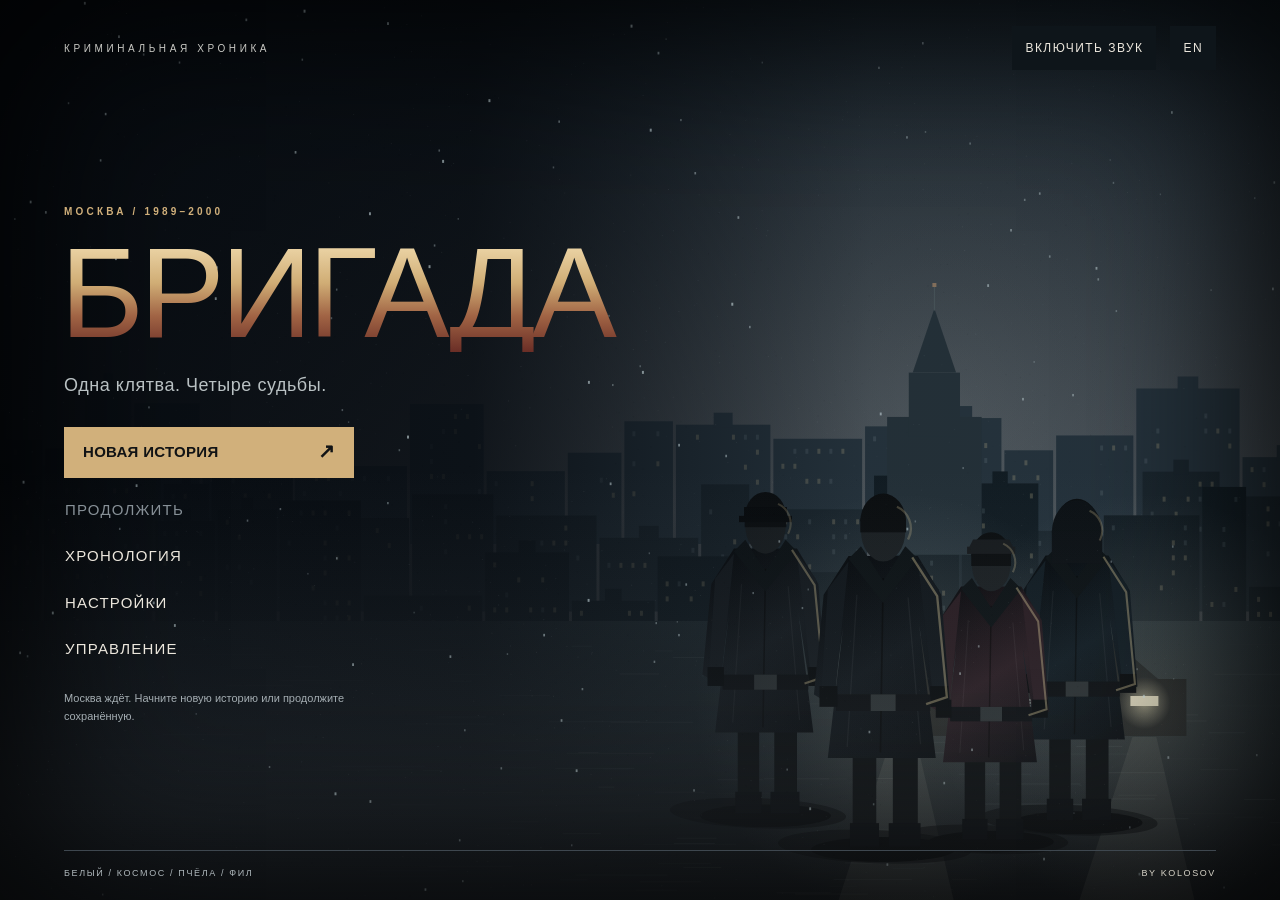
==== commit 6aa1b009: "Add files via upload" ====
--- a/index.html
+++ b/index.html
@@ -11,8 +11,12 @@
 :root{color-scheme:dark;--ink:#07090b;--panel:#0d1215;--raised:#161d22;--line:#2c343a;--text:#ece7dd;--muted:#a4adb2;--gold:#d1b07b;--red:#7f2f25;--body-font:"Trebuchet MS","Verdana",sans-serif;--display-font:"Impact","Arial Narrow","Haettenschweiler",sans-serif}
 *{box-sizing:border-box}
 [hidden]{display:none!important}
-html,body{width:100%;height:100%;margin:0;overflow:hidden;-webkit-user-select:none;user-select:none;-webkit-touch-callout:none;-webkit-tap-highlight-color:transparent}
-body{background:var(--ink);color:var(--text);font:15px/1.5 var(--body-font);touch-action:manipulation}
+html,body{width:100%;height:100%;margin:0;overflow:hidden;-webkit-user-select:none;user-select:none;-webkit-touch-callout:none;-webkit-tap-highlight-color:transparent;touch-action:pan-x pan-y;overscroll-behavior:none;-webkit-text-size-adjust:100%;text-size-adjust:100%}
+body{background:var(--ink);color:var(--text);font:15px/1.5 var(--body-font)}
+/* Телефон: отключаем системную лупу, выделение и перетаскивание текста. */
+*{-webkit-touch-callout:none;-webkit-user-select:none;user-select:none}
+input,textarea,select,[contenteditable="true"]{-webkit-user-select:text;user-select:text}
+::selection{background:transparent;color:inherit}
 canvas,img{-webkit-user-drag:none;-webkit-user-select:none;user-select:none}
 body::before{content:"";position:fixed;inset:0;pointer-events:none;opacity:.22;background:repeating-linear-gradient(0deg,#0000 0 3px,#0003 3px 4px),repeating-linear-gradient(90deg,#0000 0 7px,#0002 7px 8px);mix-blend-mode:overlay}
 button,input,select{font:inherit}
@@ -196,11 +200,27 @@
 .touch-zone{pointer-events:auto;touch-action:none}
 .joy{position:fixed;width:124px;height:124px;margin:-62px 0 0 -62px;border-radius:50%;border:2px solid #a9b3b93d;background:#c4ced316;box-shadow:inset 0 0 22px #0006;display:none}
 .joy .joy-knob{position:absolute;left:50%;top:50%;width:56px;height:56px;margin:-28px 0 0 -28px;border-radius:50%;background:#dde5e93a;border:2px solid #ccd4d96b;transform:translate(var(--ox,0),var(--oy,0))}
-.touch-buttons{position:absolute;right:calc(14px + env(safe-area-inset-right,0px));bottom:calc(14px + env(safe-area-inset-bottom,0px));display:grid;gap:10px;justify-items:end}
-.touch-button{pointer-events:auto;min-width:64px;min-height:52px;padding:10px 14px;text-align:center;background:color-mix(in srgb,var(--ink) 88%,#000);border:1px solid #465058;color:var(--text);font-weight:800;letter-spacing:.08em}
-.touch-button:active{transform:translateY(1px)}
-@media(pointer:coarse){.touch-button{border-color:#53616a}}
-@media(max-width:760px){.touch-button{min-width:58px;min-height:46px;font-size:13px}.touch-buttons{grid-template-columns:repeat(2,minmax(56px,auto));gap:8px;right:calc(12px + env(safe-area-inset-right,0px));bottom:calc(12px + env(safe-area-inset-bottom,0px))}}
+.touch-buttons{position:absolute;right:calc(14px + env(safe-area-inset-right,0px));bottom:calc(14px + env(safe-area-inset-bottom,0px));display:grid;gap:8px;grid-template-columns:repeat(2,minmax(58px,1fr));grid-template-areas:"hero pause" "weapon interact" "fire fire";width:min(184px,46vw);justify-items:stretch;align-items:stretch}
+.touch-button{pointer-events:auto;touch-action:none;min-width:0;min-height:52px;padding:10px 8px;text-align:center;background:color-mix(in srgb,var(--ink) 88%,#000);border:1px solid #465058;color:var(--text);font-weight:800;letter-spacing:.08em}
+.touch-button:active{transform:translateY(1px);background:#2a343b}
+#touch-hero{grid-area:hero}
+#touch-pause{grid-area:pause;font-size:18px;line-height:1}
+#touch-weapon{grid-area:weapon}
+#touch-interact{grid-area:interact}
+#touch-fire{grid-area:fire;min-height:64px;font-size:15px;letter-spacing:.14em;border-color:var(--gold);background:color-mix(in srgb,var(--gold) 20%,var(--ink))}
+@media(pointer:coarse){
+  .touch-button{border-color:#53616a}
+  /* Левая зона: джойстик закреплён на месте и не «всплывает» под пальцем. */
+  #joy-left{display:block;left:calc(16px + env(safe-area-inset-left,0px));top:auto;bottom:calc(16px + env(safe-area-inset-bottom,0px));margin:0;width:132px;height:132px;background:#c4ced30f;border-color:#a9b3b92e;box-shadow:inset 0 0 26px #0007}
+  #joy-left .joy-knob{width:58px;height:58px;margin:-29px 0 0 -29px;background:#dde5e94d}
+  /* Правая зона остаётся сенсорной, но без всплывающего круга-«лупы». */
+  #joy-right{display:none!important}
+}
+@media(max-width:760px){
+  .touch-buttons{right:calc(12px + env(safe-area-inset-right,0px));bottom:calc(12px + env(safe-area-inset-bottom,0px));width:min(176px,48vw)}
+  .touch-button{min-height:50px;font-size:13px}
+  #touch-fire{min-height:60px}
+}
 /* --- Кросс-платформенная адаптация: iPhone / iPad / Mac --- */
 @media(pointer:coarse){
   .hud-shortcuts{display:none}
@@ -280,6 +300,50 @@
 }
 @media(pointer:coarse) and (orientation:landscape) and (max-height:480px){
   #interaction-prompt{bottom:calc(90px + env(safe-area-inset-bottom,0px));max-width:56vw;padding:8px 12px;font-size:11px}
+}
+/* --- Мобильный HUD: карта сверху справа, ресурсы под ней, джойстик и кнопки внизу --- */
+@media(max-width:760px){
+  #hud{padding:calc(8px + env(safe-area-inset-top,0px)) calc(8px + env(safe-area-inset-right,0px)) calc(8px + env(safe-area-inset-bottom,0px)) calc(8px + env(safe-area-inset-left,0px))}
+  .hud-top{display:flex;flex-direction:column;align-items:flex-start;gap:6px;max-width:calc(100% - 122px)}
+  .status-panel{width:auto;max-width:100%}
+  .mission-panel{max-width:100%}
+  .hud-bottom{display:block}
+  .radar-panel{position:fixed;top:calc(8px + env(safe-area-inset-top,0px));right:calc(8px + env(safe-area-inset-right,0px));z-index:4;padding:4px}
+  #minimap{width:104px;height:104px}
+  #district-name{font-size:8px;margin-top:3px}
+  .resources-panel{position:fixed;top:calc(146px + env(safe-area-inset-top,0px));right:calc(8px + env(safe-area-inset-right,0px));z-index:4;min-width:104px;max-width:40vw;padding:7px 9px}
+  .squad-status{position:fixed;left:calc(10px + env(safe-area-inset-left,0px));bottom:calc(162px + env(safe-area-inset-bottom,0px));z-index:4;flex-direction:column;gap:2px;padding:6px 9px;font-size:8px;max-width:46vw}
+  .hud-shortcuts{display:none!important}
+  #interaction-prompt{bottom:calc(224px + env(safe-area-inset-bottom,0px));max-width:64vw}
+  /* Панель машины — в правой колонке под ресурсами, чтобы не наезжать на кнопки. */
+  .vehicle-panel{position:fixed;top:calc(232px + env(safe-area-inset-top,0px));right:calc(8px + env(safe-area-inset-right,0px));bottom:auto;width:min(168px,44vw);padding:7px 9px;gap:2px 8px;grid-template-columns:44px 1fr}
+  .vehicle-panel label{grid-template-columns:32px 1fr 24px;font-size:7px}
+  .vehicle-panel meter{height:5px}
+  .vehicle-panel output{font-size:7px}
+  #vehicle-speed{font-size:22px}
+  #vehicle-name{font-size:9px}
+  #vehicle-class{font-size:7px}
+}
+@media(pointer:coarse) and (orientation:landscape) and (max-height:520px){
+  #hud{padding:calc(6px + env(safe-area-inset-top,0px)) calc(8px + env(safe-area-inset-right,0px)) calc(6px + env(safe-area-inset-bottom,0px)) calc(8px + env(safe-area-inset-left,0px))}
+  .hud-top{max-width:calc(100% - 104px)}
+  .radar-panel{position:fixed;top:calc(6px + env(safe-area-inset-top,0px));right:calc(8px + env(safe-area-inset-right,0px));z-index:4;padding:3px}
+  #minimap{width:86px;height:86px}
+  .resources-panel{position:fixed;top:calc(124px + env(safe-area-inset-top,0px));right:calc(8px + env(safe-area-inset-right,0px));z-index:4;min-width:86px;padding:6px 8px}
+  .squad-status{position:fixed;left:50%;bottom:calc(8px + env(safe-area-inset-bottom,0px));transform:translateX(-50%);z-index:4;padding:5px 8px;font-size:8px;gap:10px}
+  #interaction-prompt{bottom:calc(96px + env(safe-area-inset-bottom,0px));max-width:52vw}
+  .vehicle-panel{position:fixed;top:calc(198px + env(safe-area-inset-top,0px));right:calc(8px + env(safe-area-inset-right,0px));bottom:auto;width:min(150px,36vw);padding:6px 8px;gap:2px 6px;grid-template-columns:40px 1fr}
+  .vehicle-panel label{grid-template-columns:30px 1fr 22px;font-size:6px}
+  .vehicle-panel meter{height:4px}
+  .vehicle-panel output{font-size:6px}
+  #vehicle-speed{font-size:18px}
+  #vehicle-name{font-size:8px}
+  #vehicle-class{font-size:6px}
+  #joy-left{left:calc(10px + env(safe-area-inset-left,0px));bottom:calc(10px + env(safe-area-inset-bottom,0px));width:112px;height:112px}
+  #joy-left .joy-knob{width:50px;height:50px;margin:-25px 0 0 -25px}
+  .touch-buttons{right:calc(10px + env(safe-area-inset-right,0px));bottom:calc(10px + env(safe-area-inset-bottom,0px));width:min(154px,40vw);gap:6px}
+  .touch-button{min-height:44px;font-size:11px;padding:6px}
+  #touch-fire{min-height:52px;font-size:13px}
 }
 </style>
 </head>
@@ -1318,6 +1382,10 @@
     document.addEventListener('contextmenu', event => {
       if (playing || event.target.closest?.('#game-canvas, #cover-canvas, #hud, #touch-ui, #cutscene')) event.preventDefault();
     });
+    // Safari: запрет жестового зума двумя пальцами.
+    for (const type of ['gesturestart', 'gesturechange', 'gestureend']) {
+      document.addEventListener(type, event => { if (!isFormField(event)) event.preventDefault(); }, {passive:false});
+    }
 
     // The cover is painted into a cached canvas; only snow and reflected light animate.
     const canvas = $('cover-canvas'), ctx = canvas.getContext('2d', {alpha:false});
@@ -7089,7 +7157,8 @@
     function bindTouch() {
       const left = document.getElementById('touch-left');
       const right = document.getElementById('touch-right');
-      const stick = (el, joy, onMove, onEnd) => {
+      // fixed: джойстик закреплён на экране, направление считается от его центра.
+      const stick = (el, joy, onMove, onEnd, fixed = false) => {
         if (!el) return;
         el.style.touchAction = 'none';
         let active = null, ox = 0, oy = 0;
@@ -7108,19 +7177,34 @@
           if (active !== null) return;
           event.preventDefault();
           active = event.pointerId; el.setPointerCapture?.(event.pointerId);
-          ox = event.clientX; oy = event.clientY;
-          if (joy) { joy.style.left = `${ox}px`; joy.style.top = `${oy}px`; joy.style.setProperty('--ox', '0px'); joy.style.setProperty('--oy', '0px'); joy.style.display = 'block'; }
+          if (fixed && joy) {
+            const rect = joy.getBoundingClientRect();
+            ox = rect.left + rect.width / 2; oy = rect.top + rect.height / 2;
+            joy.style.setProperty('--ox', '0px'); joy.style.setProperty('--oy', '0px');
+          } else {
+            ox = event.clientX; oy = event.clientY;
+            if (joy) { joy.style.left = `${ox}px`; joy.style.top = `${oy}px`; joy.style.setProperty('--ox', '0px'); joy.style.setProperty('--oy', '0px'); joy.style.display = 'block'; }
+          }
           update(event);
         };
         el.addEventListener('pointerdown', start);
         el.addEventListener('pointermove', event => { if (active !== event.pointerId) return; event.preventDefault(); update(event); });
-        const end = event => { if (active !== event.pointerId) return; active = null; if (joy) joy.style.display = 'none'; onEnd(); };
+        const end = event => {
+          if (active !== event.pointerId) return;
+          active = null;
+          if (joy) {
+            if (fixed) { joy.style.setProperty('--ox', '0px'); joy.style.setProperty('--oy', '0px'); }
+            else joy.style.display = 'none';
+          }
+          onEnd();
+        };
         el.addEventListener('pointerup', end);
         el.addEventListener('pointercancel', end);
         el.addEventListener('lostpointercapture', end);
       };
-      stick(left, document.getElementById('joy-left'), (x, y) => { input.touchMove.x = x; input.touchMove.y = y; }, () => { input.touchMove.x = 0; input.touchMove.y = 0; });
-      stick(right, document.getElementById('joy-right'), (x, y) => {
+      // Слева — ходьба от закреплённого джойстика; справа — прицел без всплывающего круга.
+      stick(left, document.getElementById('joy-left'), (x, y) => { input.touchMove.x = x; input.touchMove.y = y; }, () => { input.touchMove.x = 0; input.touchMove.y = 0; }, true);
+      stick(right, null, (x, y) => {
         const aim = Math.hypot(x,y);
         input.touchAim = aim > .1 ? {x,y} : null;
         const firing = aim > .3;
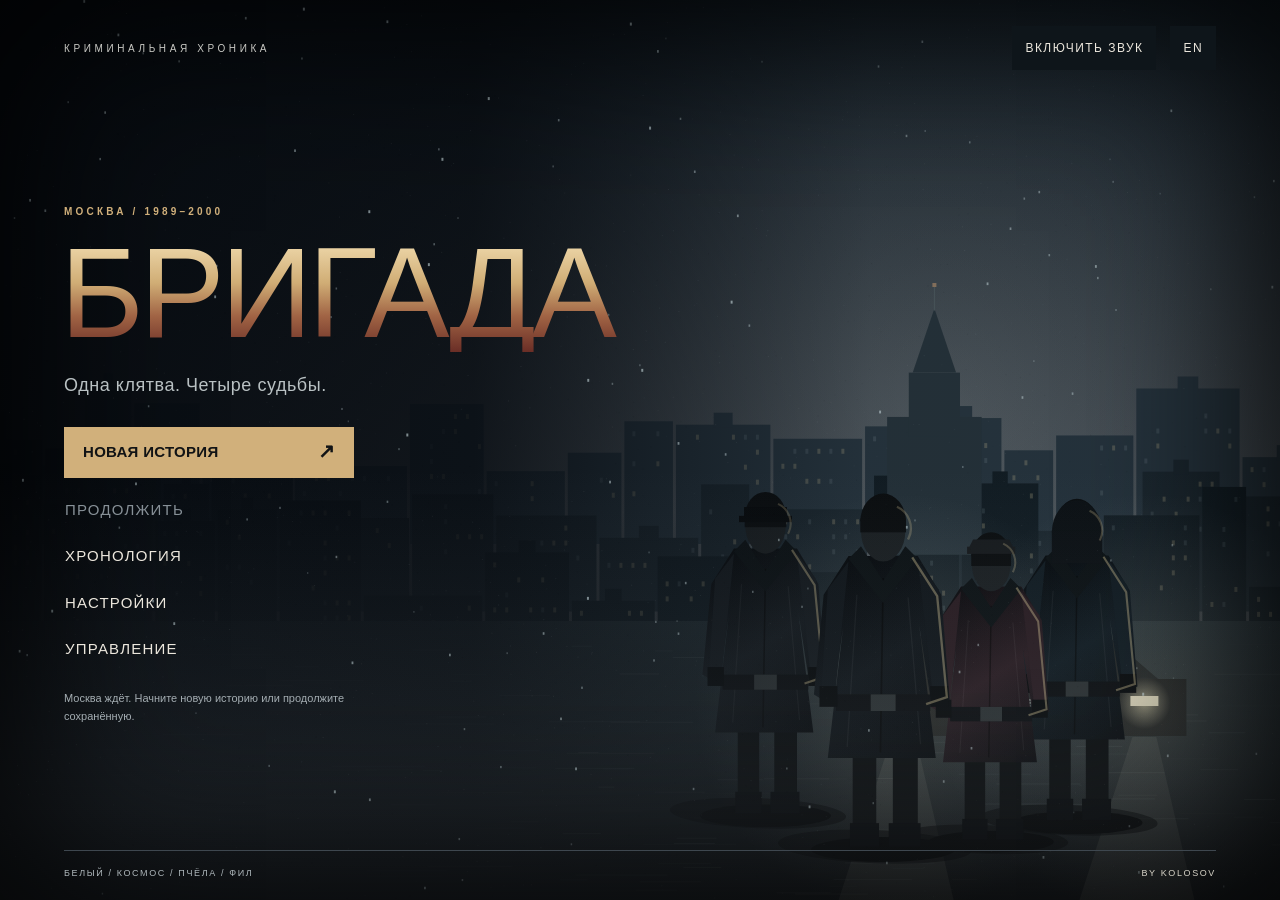
==== commit 3e222879: "Add files via upload" ====
--- a/index.html
+++ b/index.html
@@ -124,31 +124,36 @@
 meter::-moz-meter-bar{background:#b5c29b}
 #armor-meter::-moz-meter-bar{background:#8da8b5}
 #hero-perk{display:block;color:var(--gold);font-size:10px;margin-top:6px;text-transform:uppercase;letter-spacing:.18em}
-.mission-panel{max-width:420px}
+.mission-panel{max-width:340px;padding:8px 12px}
 .mission-panel:has(#mission-title:empty){display:none}
-#mission-title{color:var(--gold);margin:0 0 4px;font-size:14px;text-transform:uppercase;letter-spacing:.08em}
-#mission-objective{font-size:12px;margin:0}
-.resources-panel{text-align:right;min-width:170px}
-.resources-panel p{margin:4px 0 0}
-#wanted-stars{color:var(--gold);font-size:22px;letter-spacing:.1em;line-height:1}
+#mission-title{color:var(--gold);margin:0 0 2px;font-size:11px;text-transform:uppercase;letter-spacing:.06em}
+#mission-objective{font-size:11px;margin:0}
+.resources-panel{text-align:right;min-width:110px}
+.resources-panel p{margin:0}
+/* Левая колонка: панель героя, под ней компактный блок розыска и оружия. */
+.hud-left{display:flex;flex-direction:column;align-items:flex-start;gap:7px}
+.loadout-panel{display:flex;align-items:baseline;gap:10px;padding:4px 10px;background:color-mix(in srgb,var(--ink) 92%,#000);border:1px solid var(--line)}
+#wanted-stars{color:var(--gold);font-size:14px;letter-spacing:.08em;line-height:1}
+.loadout-weapon{display:flex;gap:5px;font-size:11px;white-space:nowrap}
+#weapon-name{font-size:11px}
+#ammo-value{font-size:11px;color:var(--muted)}
 #money-value{font-variant-numeric:tabular-nums}
-#weapon-name,#ammo-value{font-size:12px}
 .radar-panel{padding:6px}
 #minimap{width:180px;height:180px;background:#141b20}
-#district-name{font-size:10px;display:block;text-align:center;margin-top:5px;text-transform:uppercase;letter-spacing:.12em;color:#c0c8cb}
+#district-name{font-size:10px;display:block;text-align:center;margin-top:5px;text-transform:uppercase;letter-spacing:.12em;color:#c0c8cb;white-space:nowrap;overflow:hidden;text-overflow:ellipsis;max-width:180px}
 .squad-status{display:flex;gap:20px;font-size:11px;text-transform:uppercase;letter-spacing:.08em}
 .squad-status span{color:var(--muted)}
 .squad-status .active{color:var(--gold)}
 .hud-shortcuts{display:flex;gap:6px;pointer-events:auto}
 .hud-shortcuts button{font-size:12px;background:color-mix(in srgb,var(--ink) 92%,#000);text-transform:uppercase;letter-spacing:.12em}
 /* Компактная панель автомобиля: скорость слева, состояние справа, всё в одном блоке. */
-.vehicle-panel{position:absolute;right:calc(22px + env(safe-area-inset-right,0px));bottom:calc(64px + env(safe-area-inset-bottom,0px));width:214px;padding:9px 11px;display:grid;grid-template-columns:56px 1fr;grid-template-areas:"speed head" "speed hull" "speed crashes" "state state";gap:3px 10px;align-items:center;background:color-mix(in srgb,var(--ink) 92%,#000);border:1px solid var(--line);animation:panel-in .18s ease-out}
+.vehicle-panel{position:absolute;right:calc(22px + env(safe-area-inset-right,0px));bottom:calc(64px + env(safe-area-inset-bottom,0px));width:196px;padding:7px 9px;display:grid;grid-template-columns:48px 1fr;grid-template-areas:"speed head" "speed hull" "speed crashes" "state state";gap:2px 9px;align-items:center;background:color-mix(in srgb,var(--ink) 92%,#000);border:1px solid var(--line);animation:panel-in .18s ease-out}
 .vehicle-panel[hidden]{display:none}
 .vehicle-head{grid-area:head;display:flex;justify-content:space-between;align-items:baseline;gap:6px;min-width:0}
 #vehicle-name{font-size:10px;text-transform:uppercase;letter-spacing:.1em;color:var(--gold);white-space:nowrap;overflow:hidden;text-overflow:ellipsis}
 #vehicle-class{font-size:8px;text-transform:uppercase;letter-spacing:.1em;color:var(--muted);white-space:nowrap}
 .vehicle-speed{grid-area:speed;display:flex;align-items:baseline;gap:3px;line-height:1}
-#vehicle-speed{font-size:26px;font-variant-numeric:tabular-nums;letter-spacing:-.03em}
+#vehicle-speed{font-size:23px;font-variant-numeric:tabular-nums;letter-spacing:-.03em}
 .vehicle-speed small{font-size:8px;text-transform:uppercase;letter-spacing:.1em;color:var(--muted)}
 .vehicle-panel label{display:grid;grid-template-columns:42px 1fr 30px;gap:6px;align-items:center;font-size:8px;text-transform:uppercase;letter-spacing:.08em;color:var(--muted)}
 .vehicle-panel label:nth-of-type(1){grid-area:hull}
@@ -204,10 +209,20 @@
 .touch-button{pointer-events:auto;touch-action:none;min-width:0;min-height:52px;padding:10px 8px;text-align:center;background:color-mix(in srgb,var(--ink) 88%,#000);border:1px solid #465058;color:var(--text);font-weight:800;letter-spacing:.08em}
 .touch-button:active{transform:translateY(1px);background:#2a343b}
 #touch-hero{grid-area:hero}
-#touch-pause{grid-area:pause;font-size:18px;line-height:1}
+#touch-pause{grid-area:pause}
 #touch-weapon{grid-area:weapon}
 #touch-interact{grid-area:interact}
-#touch-fire{grid-area:fire;min-height:64px;font-size:15px;letter-spacing:.14em;border-color:var(--gold);background:color-mix(in srgb,var(--gold) 20%,var(--ink))}
+#touch-fire{grid-area:fire;min-height:64px;border-color:var(--gold);background:color-mix(in srgb,var(--gold) 20%,var(--ink))}
+/* Подписи кнопок — мелким шрифтом, чтобы не занимать лишнюю площадь. */
+.touch-button .tb-label{display:block;font-size:10px;letter-spacing:.06em;font-weight:600;line-height:1.15}
+/* За рулём: газ, назад (тормоз), действие и меню. */
+#touch-gas,#touch-back{display:none}
+.touch-buttons.driving{grid-template-areas:"menu back" "action gas"}
+.touch-buttons.driving #touch-fire,.touch-buttons.driving #touch-weapon,.touch-buttons.driving #touch-hero{display:none}
+.touch-buttons.driving #touch-gas{display:block;grid-area:gas;min-height:64px;border-color:var(--gold);background:color-mix(in srgb,var(--gold) 20%,var(--ink))}
+.touch-buttons.driving #touch-back{display:block;grid-area:back}
+.touch-buttons.driving #touch-interact{grid-area:action}
+.touch-buttons.driving #touch-pause{grid-area:menu}
 @media(pointer:coarse){
   .touch-button{border-color:#53616a}
   /* Левая зона: джойстик закреплён на месте и не «всплывает» под пальцем. */
@@ -219,7 +234,9 @@
 @media(max-width:760px){
   .touch-buttons{right:calc(12px + env(safe-area-inset-right,0px));bottom:calc(12px + env(safe-area-inset-bottom,0px));width:min(176px,48vw)}
   .touch-button{min-height:50px;font-size:13px}
+  .touch-button .tb-label{font-size:9px}
   #touch-fire{min-height:60px}
+  .touch-buttons.driving #touch-gas{min-height:60px}
 }
 /* --- Кросс-платформенная адаптация: iPhone / iPad / Mac --- */
 @media(pointer:coarse){
@@ -235,12 +252,14 @@
   .status-panel label{grid-template-columns:48px 1fr 22px;font-size:9px;letter-spacing:.06em}
   meter{height:9px}
   #hero-perk{font-size:8px;margin-top:3px}
+  .hud-left{gap:6px;max-width:100%}
+  .loadout-panel{padding:3px 8px;gap:8px}
   .mission-panel{max-width:36vw;padding:8px 10px}
   #mission-title{font-size:11px;margin-bottom:2px}
   #mission-objective{font-size:10px;line-height:1.35}
-  .resources-panel{min-width:0;padding:8px 10px}
-  #wanted-stars{font-size:16px}
-  #money-value{font-size:13px;margin-top:2px}
+  .resources-panel{min-width:0;padding:7px 9px}
+  #wanted-stars{font-size:13px}
+  #money-value{font-size:13px;margin:0}
   #weapon-name,#ammo-value{font-size:10px}
   .radar-panel{padding:4px}
   #minimap{width:110px;height:110px}
@@ -250,7 +269,8 @@
 }
 @media(max-width:760px) and (orientation:portrait){
   .hud-top{display:grid;grid-template-columns:minmax(0,1fr) auto;gap:6px;align-items:start}
-  .status-panel{grid-area:1/1;max-width:none}
+  .hud-left{grid-area:1/1;max-width:none}
+  .status-panel{max-width:none}
   .resources-panel{grid-area:1/2}
   .mission-panel{grid-area:2/1/3/3;max-width:none}
   .hud-bottom{display:grid;grid-template-columns:auto minmax(0,1fr);gap:6px;align-items:end}
@@ -315,14 +335,14 @@
   .squad-status{position:fixed;left:calc(10px + env(safe-area-inset-left,0px));bottom:calc(162px + env(safe-area-inset-bottom,0px));z-index:4;flex-direction:column;gap:2px;padding:6px 9px;font-size:8px;max-width:46vw}
   .hud-shortcuts{display:none!important}
   #interaction-prompt{bottom:calc(224px + env(safe-area-inset-bottom,0px));max-width:64vw}
-  /* Панель машины — в правой колонке под ресурсами, чтобы не наезжать на кнопки. */
-  .vehicle-panel{position:fixed;top:calc(232px + env(safe-area-inset-top,0px));right:calc(8px + env(safe-area-inset-right,0px));bottom:auto;width:min(168px,44vw);padding:7px 9px;gap:2px 8px;grid-template-columns:44px 1fr}
-  .vehicle-panel label{grid-template-columns:32px 1fr 24px;font-size:7px}
-  .vehicle-panel meter{height:5px}
-  .vehicle-panel output{font-size:7px}
-  #vehicle-speed{font-size:22px}
-  #vehicle-name{font-size:9px}
-  #vehicle-class{font-size:7px}
+  /* Панель машины — компактная, ровно над экранными кнопками действий. */
+  .vehicle-panel{position:fixed;top:auto;right:calc(10px + env(safe-area-inset-right,0px));bottom:calc(196px + env(safe-area-inset-bottom,0px));width:min(152px,42vw);padding:5px 8px;gap:1px 6px;grid-template-columns:34px 1fr}
+  .vehicle-panel label{grid-template-columns:26px 1fr 20px;font-size:6px}
+  .vehicle-panel meter{height:4px}
+  .vehicle-panel output{font-size:6px}
+  #vehicle-speed{font-size:18px}
+  #vehicle-name{font-size:8px}
+  #vehicle-class{font-size:6px}
 }
 @media(pointer:coarse) and (orientation:landscape) and (max-height:520px){
   #hud{padding:calc(6px + env(safe-area-inset-top,0px)) calc(8px + env(safe-area-inset-right,0px)) calc(6px + env(safe-area-inset-bottom,0px)) calc(8px + env(safe-area-inset-left,0px))}
@@ -332,18 +352,20 @@
   .resources-panel{position:fixed;top:calc(124px + env(safe-area-inset-top,0px));right:calc(8px + env(safe-area-inset-right,0px));z-index:4;min-width:86px;padding:6px 8px}
   .squad-status{position:fixed;left:50%;bottom:calc(8px + env(safe-area-inset-bottom,0px));transform:translateX(-50%);z-index:4;padding:5px 8px;font-size:8px;gap:10px}
   #interaction-prompt{bottom:calc(96px + env(safe-area-inset-bottom,0px));max-width:52vw}
-  .vehicle-panel{position:fixed;top:calc(198px + env(safe-area-inset-top,0px));right:calc(8px + env(safe-area-inset-right,0px));bottom:auto;width:min(150px,36vw);padding:6px 8px;gap:2px 6px;grid-template-columns:40px 1fr}
-  .vehicle-panel label{grid-template-columns:30px 1fr 22px;font-size:6px}
+  .vehicle-panel{position:fixed;top:auto;right:calc(10px + env(safe-area-inset-right,0px));bottom:calc(168px + env(safe-area-inset-bottom,0px));width:min(138px,38vw);padding:4px 7px;gap:1px 5px;grid-template-columns:32px 1fr}
+  .vehicle-panel label{grid-template-columns:24px 1fr 18px;font-size:6px}
   .vehicle-panel meter{height:4px}
   .vehicle-panel output{font-size:6px}
-  #vehicle-speed{font-size:18px}
-  #vehicle-name{font-size:8px}
+  #vehicle-speed{font-size:16px}
+  #vehicle-name{font-size:7px}
   #vehicle-class{font-size:6px}
   #joy-left{left:calc(10px + env(safe-area-inset-left,0px));bottom:calc(10px + env(safe-area-inset-bottom,0px));width:112px;height:112px}
   #joy-left .joy-knob{width:50px;height:50px;margin:-25px 0 0 -25px}
   .touch-buttons{right:calc(10px + env(safe-area-inset-right,0px));bottom:calc(10px + env(safe-area-inset-bottom,0px));width:min(154px,40vw);gap:6px}
   .touch-button{min-height:44px;font-size:11px;padding:6px}
-  #touch-fire{min-height:52px;font-size:13px}
+  .touch-button .tb-label{font-size:8px}
+  #touch-fire{min-height:52px}
+  .touch-buttons.driving #touch-gas{min-height:52px}
 }
 </style>
 </head>
@@ -381,14 +403,20 @@
 
   <section id="hud" hidden aria-label="Игровой интерфейс" data-aria-i18n="hud">
     <div class="hud-top">
-      <div class="status-panel">
-        <p id="hero-name">Саша Белый</p>
-        <label><span data-i18n="health">Здоровье</span><meter id="health-meter" min="0" max="100" value="100"></meter><output id="health-value">100</output></label>
-        <label id="armor-row" hidden><span data-i18n="armor">Броня</span><meter id="armor-meter" min="0" max="100" value="0"></meter><output id="armor-value">0</output></label>
-        <span id="hero-perk"></span>
+      <div class="hud-left">
+        <div class="status-panel">
+          <p id="hero-name">Саша Белый</p>
+          <label><span data-i18n="health">Здоровье</span><meter id="health-meter" min="0" max="100" value="100"></meter><output id="health-value">100</output></label>
+          <label id="armor-row" hidden><span data-i18n="armor">Броня</span><meter id="armor-meter" min="0" max="100" value="0"></meter><output id="armor-value">0</output></label>
+          <span id="hero-perk"></span>
+        </div>
+        <div class="loadout-panel">
+          <div id="wanted-stars" aria-label="Нет розыска">☆☆☆☆☆</div>
+          <span class="loadout-weapon"><span id="weapon-name"></span><span id="ammo-value"></span></span>
+        </div>
       </div>
       <div class="mission-panel"><p id="mission-title"></p><p id="mission-objective"></p></div>
-      <div class="resources-panel"><div id="wanted-stars" aria-label="Нет розыска">☆☆☆☆☆</div><p id="money-value">0 ₽</p><p><span id="weapon-name"></span> <span id="ammo-value"></span></p></div>
+      <div class="resources-panel"><p id="money-value">0 ₽</p></div>
     </div>
     <div class="hud-bottom">
       <div class="radar-panel"><canvas id="minimap" width="180" height="180" data-aria-i18n="minimap" aria-label="Миникарта"></canvas><span id="district-name"></span></div>
@@ -408,12 +436,14 @@
   <div id="touch-ui" hidden aria-hidden="true">
     <div id="touch-left" class="touch-zone"><div id="joy-left" class="joy"><span class="joy-knob"></span></div></div>
     <div id="touch-right" class="touch-zone"><div id="joy-right" class="joy"><span class="joy-knob"></span></div></div>
-    <div class="touch-buttons">
-      <button id="touch-fire" class="touch-button">FIRE</button>
-      <button id="touch-interact" class="touch-button">E</button>
-      <button id="touch-weapon" class="touch-button">Q</button>
-      <button id="touch-hero" class="touch-button">1–4</button>
-      <button id="touch-pause" class="touch-button">≡</button>
+    <div class="touch-buttons" id="touch-buttons">
+      <button id="touch-fire" class="touch-button"><span class="tb-label" data-i18n="touchFire">Огонь</span></button>
+      <button id="touch-interact" class="touch-button"><span class="tb-label" data-i18n="touchAction">Действие</span></button>
+      <button id="touch-weapon" class="touch-button"><span class="tb-label" data-i18n="touchWeapon">Оружие</span></button>
+      <button id="touch-hero" class="touch-button"><span class="tb-label" data-i18n="touchHero">Персонаж</span></button>
+      <button id="touch-pause" class="touch-button"><span class="tb-label" data-i18n="touchMenu">Меню</span></button>
+      <button id="touch-gas" class="touch-button"><span class="tb-label" data-i18n="touchGas">Газ</span></button>
+      <button id="touch-back" class="touch-button"><span class="tb-label" data-i18n="touchBrake">Назад</span></button>
     </div>
   </div>
 
@@ -960,6 +990,7 @@
         readyNotice:'Москва ждёт. Начните новую историю или продолжите сохранённую.',
         brothers:'БЕЛЫЙ / КОСМОС / ПЧЁЛА / ФИЛ', byline:'BY KOLOSOV',
         hud:'Игровой интерфейс', health:'Здоровье', armor:'Броня', map:'Карта Москвы', pause:'Пауза', minimap:'Миникарта', gameWorld:'Игровой мир',
+        touchFire:'Огонь', touchAction:'Действие', touchWeapon:'Оружие', touchHero:'Персонаж', touchMenu:'Меню', touchGas:'Газ', touchBrake:'Назад',
         vehicleHull:'Кузов', vehicleCrashes:'Аварии', kmh:'км/ч',
         hold:'ВРЕМЯ ОСТАНОВЛЕНО', resume:'Вернуться в игру', returnMenu:'В главное меню', saveNotice:'Сохранение прогресса доступно в безопасных зонах.',
         preferences:'ЛИЧНОЕ ДЕЛО / ПАРАМЕТРЫ', back:'Назад', sound:'Звук', music:'Музыка', effects:'Эффекты',
@@ -998,6 +1029,7 @@
         readyNotice:'Moscow awaits. Begin a new story or continue your saved game.',
         brothers:'BELY / KOSMOS / PCHYOLA / PHIL', byline:'BY KOLOSOV',
         hud:'Game interface', health:'Health', armor:'Armor', map:'Moscow map', pause:'Paused', minimap:'Minimap', gameWorld:'Game world',
+        touchFire:'Fire', touchAction:'Action', touchWeapon:'Weapon', touchHero:'Hero', touchMenu:'Menu', touchGas:'Gas', touchBrake:'Back',
         vehicleHull:'Body', vehicleCrashes:'Crashes', kmh:'km/h',
         hold:'TIME STANDS STILL', resume:'Return to game', returnMenu:'Main menu', saveNotice:'Progress can be saved in safe zones.',
         preferences:'PERSONAL FILE / PREFERENCES', back:'Back', sound:'Audio', music:'Music', effects:'Effects',
@@ -1244,6 +1276,8 @@
       const veh = s.vehicle;
       const panel = $('vehicle-panel');
       panel.hidden = !veh;
+      // За рулём экранные кнопки меняются на «газ / назад / действие / меню».
+      $('touch-buttons').classList.toggle('driving', Boolean(veh));
       if (veh) {
         $('vehicle-name').textContent = localized(veh.name);
         $('vehicle-class').textContent = localized(veh.className);
@@ -1355,7 +1389,7 @@
         const c = $('world-map'), ctx = c.getContext('2d'); ctx.strokeStyle = '#f1dfb7'; ctx.lineWidth = 2;
         ctx.strokeRect(mapCursor.x * c.width - 6, mapCursor.y * c.height - 6, 12, 12);
       }
-      if (['+','=','-'].includes(e.key)) { e.preventDefault(); game.zoomMap(e.key === '-' ? -1 : 1); game.drawMap($('world-map')); }
+      if (['+','=','-'].includes(e.key)) { e.preventDefault(); e.stopPropagation(); game.zoomMap(e.key === '-' ? -1 : 1); game.drawMap($('world-map')); }
     });
     $('clear-waypoint').addEventListener('click', () => { game?.setWaypoint(null); $('clear-waypoint').disabled = true; game?.drawMap($('world-map')); });
     document.addEventListener('keydown', e => {
@@ -1368,6 +1402,11 @@
         else if (screen !== 'main-menu') back();
       } else if (e.code === 'KeyM' && playing) {
         e.preventDefault(); if (screen === 'map-screen') back(); else showScreen('map-screen');
+      } else if (screen === 'map-screen' && game && ['+','=','-','_'].includes(e.key)) {
+        // +/− приближают и уменьшают карту, даже если фокус не на самом полотне.
+        e.preventDefault();
+        game.zoomMap(e.key === '-' || e.key === '_' ? -1 : 1);
+        game.drawMap($('world-map'));
       }
     });
     document.addEventListener('visibilitychange', () => { if (document.hidden && playing && !screen) showScreen('pause-screen', false); });
@@ -2141,7 +2180,7 @@
     const HEROES = [
       {name:{ru:'Саша Белый',en:'Sasha Bely'}, coat:'#3b4654', shirt:'#d3cdbf', skin:'#d7aa82', hair:'#15181c', hairStyle:'short',  glasses:false, build:1.02, maxHp:100, speed:158, perk:'authority', car:'kabina',  carColor:'#14181c'},
       {name:{ru:'Космос',en:'Kosmos'},         coat:'#44505c', shirt:'#cbc5b7', skin:'#e0b78f', hair:'#161519', hairStyle:'slick',  glasses:true,  build:1.09, maxHp:100, speed:163, perk:'hotshot',   car:'lincoln', carColor:'#cfc9bb'},
-      {name:{ru:'Пчёла',en:'Pchyola'},         coat:'#4a423c', shirt:'#d8d2c4', skin:'#c99a70', hair:'#4a3222', hairStyle:'part',   glasses:false, build:0.94, maxHp:100, speed:152, perk:'dealer',    car:'volvo',   carColor:'#333b36'},
+      {name:{ru:'Пчёла',en:'Pchyola'},         coat:'#4a423c', shirt:'#d8d2c4', skin:'#c08a5e', hair:'#2a2018', hairStyle:'short',  glasses:false, build:1.03, maxHp:100, speed:152, perk:'dealer',    car:'volvo',   carColor:'#333b36'},
       {name:{ru:'Фил',en:'Phil'},              coat:'#454f46', shirt:'#d0cabd', skin:'#d2a47a', hair:'#624d32', hairStyle:'crop',   glasses:false, build:1.24, maxHp:100, speed:146, perk:'boxer',     car:'w124',    carColor:'#2e3436'}
     ];
 
@@ -2189,21 +2228,30 @@
     const SQUAD_CHAT = [
       [{ru:'Сейчас не до разговоров, брат. Но если что — я рядом.', en:'Not much time for talk, brother. But I’m here if you need me.'},
        {ru:'Держимся вместе. Так спокойнее.', en:'We stick together. It’s calmer that way.'},
-       {ru:'Двор помнит всех. И нас тоже.', en:'The yard remembers everyone. Us too.'}],
+       {ru:'Двор помнит всех. И нас тоже.', en:'The yard remembers everyone. Us too.'},
+       {ru:'Ты сегодня долго не спишь. Думаешь о своём?', en:'You’ve been up late. Thinking about something?'},
+       {ru:'Что бы ни было — сначала семья, потом всё остальное.', en:'Whatever happens — family first, everything else after.'}],
       [{ru:'Слышал, на рынке опять делят точки.', en:'Heard they’re splitting spots at the market again.'},
        {ru:'Машина на ходу, стволы на месте. Живём.', en:'The car runs, the guns are here. We’re alive.'},
-       {ru:'В девяностые выживает тот, кто первым думает.', en:'In the nineties the one who thinks first survives.'}],
+       {ru:'В девяностые выживает тот, кто первым думает.', en:'In the nineties the one who thinks first survives.'},
+       {ru:'Я бы сейчас на речку, да кто ж отпустит.', en:'I’d hit the river now, but who’d let me go.'},
+       {ru:'Помнишь, как мы на «девятке» от ментов уходили? Вот было время.', en:'Remember how we ran from the cops in the “nine”? Those were the days.'}],
       [{ru:'Товар есть, деньги будут. Что ещё нужно?', en:'Goods are here, money will come. What else is there?'},
        {ru:'Я по делам. Но для тебя время найдётся.', en:'I’m busy. But I’ve always got time for you.'},
-       {ru:'Не люблю пустые разговоры. Давай по существу.', en:'I don’t like empty talk. Get to the point.'}],
+       {ru:'Не люблю пустые разговоры. Давай по существу.', en:'I don’t like empty talk. Get to the point.'},
+       {ru:'Схема простая: не жадничать и не подставляться.', en:'The scheme is simple: don’t get greedy and don’t get set up.'},
+       {ru:'Слушай, а давай после дел посидим, как раньше. По-человечески.', en:'Listen, let’s sit down after work like before. Like people.'}],
       [{ru:'Кулаки — тоже аргумент. Проверено.', en:'Fists are an argument too. Proven.'},
        {ru:'Я лучше в зале постою, чем под пули.', en:'I’d rather stand in the gym than under bullets.'},
-       {ru:'Скажи, если что — прикрою.', en:'Say the word and I’ll cover you.'}]
+       {ru:'Скажи, если что — прикрою.', en:'Say the word and I’ll cover you.'},
+       {ru:'Не бери в голову. Прорвёмся, как всегда.', en:'Don’t take it to heart. We’ll get through, as always.'},
+       {ru:'Я своё дело знаю. Бита не подведёт.', en:'I know my trade. The bat won’t let you down.'}]
     ];
     const SQUAD_REPLY = [
       {ru:'Держись рядом, поговорим позже.', en:'Stay close, we’ll talk later.'},
       {ru:'Хорошо, что ты здесь.', en:'Good to have you here.'},
-      {ru:'Работаем. Всё остальное — потом.', en:'We work. Everything else comes later.'}
+      {ru:'Работаем. Всё остальное — потом.', en:'We work. Everything else comes later.'},
+      {ru:'Понял тебя. Не подведу.', en:'Understood. I won’t let you down.'}
     ];
     // Реплики в тему, которые всплывают над бригадой во время миссии.
     const SQUAD_MISSION_LINES = [
@@ -2253,7 +2301,7 @@
     const CIVIL_CAR_COLORS = ['#6d3a30', '#2c3742', '#3f4a3d', '#5a5245', '#2b2f33', '#4a3a44', '#6a6252', '#37474f', '#513b2e', '#3a4b52'];
 
     const keys = new Set();
-    const input = {mx:0, my:0, fire:false, autoAim:false, touchMove:{x:0,y:0}, touchAim:null, padMove:{x:0,y:0}, padAim:null, padFire:false, padHandbrake:false};
+    const input = {mx:0, my:0, fire:false, autoAim:false, touchMove:{x:0,y:0}, touchAim:null, touchGas:false, touchBack:false, padMove:{x:0,y:0}, padAim:null, padFire:false, padHandbrake:false};
     const view = {w:960, h:540};
     const camera = {x:WORLD/2, y:WORLD/2, zoom:1, shake:0, sx:0, sy:0};
     const pointer = {x:0, y:0};
@@ -2262,7 +2310,7 @@
     let maxParticles = 900;
     let activeHero = 0, squad = [];
     let wanted = 0, crimeHeat = 0;
-    let worldTime = 7.5, weather = {type:'clear', intensity:0, timer:25, storm:false, season:null};
+    let worldTime = 9, weather = {type:'clear', intensity:0, timer:25, storm:false, season:null};
     let stat = {kills:0, cash:0, deaths:0};
     let gameTime = 0;
 
@@ -2324,18 +2372,55 @@
       jailTimer = 0; arrestCooldown = 0; arrestPending = false;
     }
     // ---------- Squad inventory and perks ----------
-    const loadout = {ammo:{}, grenades:3};
+    // Общий склад оставлен только для совместимости сохранений. Боезапас у каждого героя свой.
+    const loadout = {ammo:{}, grenades:0};
     const ownedGuns = new Set();
     const meleeOwned = {knife:false, knuckles:false, bat:false};
     let money = 0;
     function currentHero() { return squad[activeHero] || null; }
+    // Кто из бригады сейчас под управлением игрока. Флаг нужен стрельбе, подсказкам и ручнику.
+    function syncPlayerFlags() {
+      for (const u of squad) if (u) u.isPlayer = (u.hero === activeHero);
+    }
+    // Личный арсенал героя: стволы, которые есть именно у него.
+    function heroArsenal(u) {
+      if (!u) return ['fists'];
+      if (!Array.isArray(u.arsenal) || !u.arsenal.length) u.arsenal = ['fists'];
+      return u.arsenal;
+    }
+    // Личный запас патронов героя по каждому стволу.
+    function heroAmmo(u, id) { return (u && u.ammoPool && u.ammoPool[id]) || 0; }
+    function addHeroAmmo(u, id, n) {
+      if (!u) return;
+      if (!u.ammoPool) u.ammoPool = {};
+      u.ammoPool[id] = Math.max(0, (u.ammoPool[id] || 0) + n);
+    }
     // Герой вне сюжетного состава не участвует в текущей главе: его не видно и на него нельзя переключиться.
     function heroActive(i) { const u = squad[i]; return Boolean(u && !u.inactive); }
     function heroAlive(i) { const u = squad[i]; return Boolean(u && !u.dead && !u.down && !u.inactive); }
+    // Финальная серия — единственная, где по сюжету гибнут герои.
+    function finaleAllowsHeroDeath() { return Boolean(progress) && progress.act >= STORY.length - 1; }
+    // Кого сейчас можно убить. Напарник под управлением ИИ неуязвим, пока игрок
+    // не переключится на него; Саша Белый не погибает никогда.
+    function heroVulnerable(u) {
+      if (!u || u.team !== 'squad') return true;
+      if (u.hero === 0) return false;
+      return Boolean(u.isPlayer) || finaleAllowsHeroDeath();
+    }
     function squadHasPerk(id) { return HEROES.some((h, i) => h.perk === id && heroAlive(i)); }
     function perkOf(u) { return (u && u.hero >= 0 && HEROES[u.hero]) ? HEROES[u.hero].perk : null; }
-    function ammoOf(id) { return loadout.ammo[id] || 0; }
-    function addAmmo(id, n) { loadout.ammo[id] = Math.max(0, ammoOf(id) + n); }
+    function ammoOf(id) { return heroAmmo(currentHero(), id); }
+    function addAmmo(id, n) { addHeroAmmo(currentHero(), id, n); }
+    // Пополнение боезапаса всей бригады: каждому герою — в его личный запас.
+    function restockSquadAmmo(factor) {
+      for (const u of squad) {
+        if (!u || u.dead) continue;
+        for (const id of heroArsenal(u)) {
+          const w = WEAPONS[id];
+          if (w && !w.melee) addHeroAmmo(u, id, (w.mag || 8) * factor);
+        }
+      }
+    }
 
     // В свободном режиме бригада стоит на своих местах и не ходит за игроком.
     function freeRoamMode() { return campaignFinished && !mission; }
@@ -2363,6 +2448,7 @@
         if (first !== undefined) activeHero = first;
         else if (party.length) activeHero = party[0];
       }
+      syncPlayerFlags();
     }
     // Пост героя в свободном режиме — у его места в городе.
     function heroPostPoint(i) {
@@ -2403,25 +2489,32 @@
           build:h.build, kind:'squad', r:13, home:{x, y}, outfit:'original'
         });
         u.mag = 0;
+        u.arsenal = ['fists'];
+        u.ammoPool = {};
         squad.push(u);
       }
       activeHero = 0;
+      syncPlayerFlags();
       applyEraOutfits();
       if (!starterKit) return squad;
-      // У каждого свой ствол, как в сериале: Белый — ПМ, Космос — ТТ,
-      // Пчёла — Наган, Фил-боксёр — кастет.
-      const kit = [['pm', 32], ['tt', 24], ['nagan', 21], [null, 0]];
+      // Изначально у бригады только кастет, бита, пистолет и наган — и у каждого свой.
+      // Саша — ПМ, Космос — наган, Пчёла — кастет, Фил — бита. Всё остальное — после 4-й главы.
+      const kit = [['pm', 32], ['nagan', 21], ['knuckles', 0], ['bat', 0]];
       for (let i = 0; i < kit.length; i++) {
         const u = squad[i];
         if (!u) continue;
         const gun = kit[i][0];
-        if (!gun) { u.weapon = 'fists'; u.mag = 0; continue; }
-        u.weapon = gun; u.mag = WEAPONS[gun].mag;
-        ownedGuns.add(gun); loadout.ammo[gun] = kit[i][1];
-      }
-      meleeOwned.knife = true;
+        const gw = WEAPONS[gun];
+        // В руках только кулаки: ствол лежит в арсенале и достаётся по Q.
+        u.weapon = 'fists';
+        u.mag = 0;
+        u.arsenal = ['fists', gun];
+        if (!gw.melee) { ownedGuns.add(gun); addHeroAmmo(u, gun, kit[i][1]); }
+      }
+      meleeOwned.knife = false;
       meleeOwned.knuckles = true;
-      loadout.grenades = 3;
+      meleeOwned.bat = true;
+      loadout.grenades = 0;
       return squad;
     }
     function switchHero(index) {
@@ -2432,6 +2525,7 @@
       // В свободном режиме оставленный герой остаётся стоять там, где его бросили.
       if (freeRoamMode() && prev) prev.post = {x:prev.x, y:prev.y};
       activeHero = index;
+      syncPlayerFlags();
       const u = currentHero();
       // Переключились на героя на другом конце карты — камера переезжает сразу.
       if (freeRoamMode() && u) { camera.x = u.x; camera.y = u.y; }
@@ -2440,12 +2534,8 @@
       Audio.play('confirm', {x:u.x, y:u.y, gain:0.5});
     }
     function ownedWeapons() {
-      const list = ['fists'];
-      if (meleeOwned.knife) list.push('knife');
-      if (meleeOwned.knuckles) list.push('knuckles');
-      if (meleeOwned.bat) list.push('bat');
-      for (const id of WEAPON_ORDER) if (!WEAPONS[id].melee && ownedGuns.has(id)) list.push(id);
-      return list;
+      const have = heroArsenal(currentHero());
+      return WEAPON_ORDER.filter(id => have.includes(id));
     }
     function switchWeapon(dir = 1) {
       const u = currentHero();
@@ -2458,16 +2548,36 @@
       u.weapon = next;
       u.reloading = 0;
       u.pendingLoad = 0;
-      if (!WEAPONS[next].melee && u.mag > (WEAPONS[next].mag ?? 0)) u.mag = WEAPONS[next].mag ?? 0;
+      const nw = WEAPONS[next];
+      // Достал ствол по Q — сразу досылаем патрон из личного запаса,
+      // чтобы оружие в руках было готово к бою.
+      if (!nw.melee && u.mag <= 0) {
+        const take = Math.min(nw.mag ?? 0, heroAmmo(u, next));
+        if (take > 0) { u.mag = take; addHeroAmmo(u, next, -take); }
+      }
+      if (!nw.melee && u.mag > (nw.mag ?? 0)) u.mag = nw.mag ?? 0;
       B.notify(B.localized(WEAPONS[next].name));
       Audio.play('ui', {gain:0.5});
     }
     function giveWeapon(id, ammo) {
       if (!WEAPONS[id]) return;
-      if (WEAPONS[id].melee) meleeOwned[id] = true;
-      else { ownedGuns.add(id); addAmmo(id, ammo ?? (WEAPONS[id].mag ?? 8) * 3); }
+      const w = WEAPONS[id];
+      if (w.melee) meleeOwned[id] = true;
+      else ownedGuns.add(id);
+      const amount = ammo ?? (w.mag ?? 8) * 3;
+      // Ствол выдаётся каждому герою в личный арсенал — но патроны у каждого свои.
+      for (const m of squad) {
+        if (!m) continue;
+        const list = heroArsenal(m);
+        if (!list.includes(id)) list.push(id);
+        if (w.melee) continue;
+        addHeroAmmo(m, id, amount);
+        // Если в руках было только холодное оружие — герой берёт новый ствол.
+        const cur = WEAPONS[m.weapon];
+        if (!cur || cur.melee) { m.weapon = id; m.mag = w.mag ?? 0; }
+      }
       const u = currentHero();
-      if (u && (u.weapon === 'fists' || WEAPONS[u.weapon] === undefined)) { u.weapon = id; u.mag = WEAPONS[id].mag ?? 0; }
+      if (u && (u.weapon === 'fists' || WEAPONS[u.weapon] === undefined)) { u.weapon = id; u.mag = w.mag ?? 0; }
     }
 
     // ---------- Combat ----------
@@ -2477,7 +2587,6 @@
     function canSee(ax, ay, bx, by) { return lineOfSight(ax, ay, bx, by); }
 
     function fireWeapon(u, angle) {
-      if (!combatAt(u.x, u.y)) return;
       const w = unitWeapon(u);
       if (u.cool > 0 || u.reloading > 0 || u.dead || u.down) return;
       u.cool = w.rate;
@@ -2502,7 +2611,15 @@
         }
         return;
       }
-      if (u.mag <= 0) { reloadUnit(u); return; }
+      if (u.mag <= 0) {
+        // Патроны у героя закончились — подсказываем, что их покупают в магазине.
+        if (u.hero >= 0 && heroAmmo(u, u.weapon) <= 0 && u.isPlayer) {
+          u.emptyHint = (u.emptyHint || 0) + 1;
+          if (u.emptyHint % 3 === 1) B.notify(B.localized({ru:'Патроны кончились — купи в магазине', en:'Out of ammo — buy more at the shop'}));
+        }
+        reloadUnit(u);
+        return;
+      }
       u.mag--;
       u.muzzle = 0.06;
       const marksman = perkOf(u) === 'hotshot'; // Космос бьёт точнее и ровнее держит ствол.
@@ -2530,10 +2647,10 @@
       if (w.melee || u.reloading > 0) return;
       const need = (w.mag ?? 0) - u.mag;
       const isHero = u.hero >= 0;
-      const pool = isHero ? ammoOf(u.weapon) : u.reserve;
+      const pool = isHero ? heroAmmo(u, u.weapon) : u.reserve;
       if (need <= 0 || pool <= 0) return;
       const take = Math.min(need, pool);
-      if (isHero) loadout.ammo[u.weapon] = pool - take; else u.reserve = pool - take;
+      if (isHero) addHeroAmmo(u, u.weapon, -take); else u.reserve = pool - take;
       u.pendingLoad = take;
       u.reloading = (w.reload ?? 1.5) * (perkOf(u) === 'hotshot' ? 0.7 : 1);
       Audio.play('reload', {x:u.x, y:u.y, gain:0.7});
@@ -2545,6 +2662,9 @@
 
     function damageUnit(u, amount, source, angle) {
       if (u.dead) return;
+      // Пока героем управляет ИИ, убить его нельзя: урон не проходит, остаётся
+      // только вспышка попадания. Исключение — финальная серия (см. heroVulnerable).
+      if (u.team === 'squad' && !heroVulnerable(u)) { u.hitTimer = 0.14; return; }
       let dmg = amount;
       if (u.armor > 0) { const absorbed = Math.min(u.armor, dmg * 0.7); u.armor -= absorbed; dmg -= absorbed; }
       u.hp -= dmg;
@@ -2593,11 +2713,14 @@
       Audio.play('hit', {x:c.x, y:c.y, gain:0.9});
       if (u.team === 'squad') {
         u.down = true; u.hp = 0;
-        B.notify(B.localized({ru:`${HEROES[u.hero].name.ru} ранен`, en:`${HEROES[u.hero].name.en} is down`}));
+        B.notify(B.localized(finaleAllowsHeroDeath()
+          ? {ru:`${HEROES[u.hero].name.ru} погиб`, en:`${HEROES[u.hero].name.en} is dead`}
+          : {ru:`${HEROES[u.hero].name.ru} ранен`, en:`${HEROES[u.hero].name.en} is down`}));
         if (u.hero === activeHero) {
           const next = [1, 2, 3, 0].map(i => (activeHero + i) % 4).find(heroAlive);
           if (typeof next === 'number') { activeHero = next; B.notify(B.localized(HEROES[next].name)); }
         }
+        syncPlayerFlags();
         return;
       }
       if (u.team === 'police') { commitCrime(28, c.x, c.y); stat.kills++; }
@@ -2649,7 +2772,7 @@
       v.hp = 0; v.wrecked = true; v.burn = 0.001; v.speed = 0; v.vx = 0; v.vy = 0;
       v.siren = 0;
       if (v.driver) { const d = v.driver; v.driver = null; d.inVehicle = null; damageUnit(d, 400, null, 0); d.x = v.x + 40; d.y = v.y + 40; }
-      for (const p of v.passengers) { p.inVehicle = null; p.x = v.x + 30 + Math.random() * 30; p.y = v.y + 30; p.down = true; }
+      for (const p of v.passengers) { p.inVehicle = null; p.x = v.x + 30 + Math.random() * 30; p.y = v.y + 30; if (heroVulnerable(p)) p.down = true; }
       v.passengers.length = 0;
       explode(v.x, v.y, 160, 90, null);
       commitCrime(22, v.x, v.y, true);
@@ -2680,17 +2803,22 @@
     function blockedDirection(x, y, dx, dy, len) {
       return blockedAt(x + dx * len, y + dy * len) || blockedAt(x + dx * len * 0.55, y + dy * len * 0.55);
     }
-    function steerUnit(u, tx, ty, speed, dt) {
+    function steerUnit(u, tx, ty, speed, dt, check) {
+      // check — своя проверка проходимости. Пешеходам она нужна, потому что тротуар
+      // в тайловой сетке помечен «твёрдым» (здание занимает целые тайлы), хотя идти по нему можно.
+      const blocked = (dx, dy) => check
+        ? (check(u.x + dx * 26, u.y + dy * 26) || check(u.x + dx * 14.3, u.y + dy * 14.3))
+        : blockedDirection(u.x, u.y, dx, dy, 26);
       const dx = tx - u.x, dy = ty - u.y;
       const d = Math.hypot(dx, dy) || 1;
       let dirX = dx / d, dirY = dy / d;
-      if (blockedDirection(u.x, u.y, dirX, dirY, 26)) {
+      if (blocked(dirX, dirY)) {
         const base = Math.atan2(dirY, dirX);
         let found = false;
         for (const off of [0.6, -0.6, 1.1, -1.1, 1.6, -1.6, 2.4, -2.4]) {
           const a = base + off;
           const cx = Math.cos(a), cy = Math.sin(a);
-          if (!blockedDirection(u.x, u.y, cx, cy, 26)) { dirX = cx; dirY = cy; found = true; break; }
+          if (!blocked(cx, cy)) { dirX = cx; dirY = cy; found = true; break; }
         }
         // Упёрлись в стену — останавливаемся, а не разворачиваемся рывком назад.
         if (!found) { dirX = 0; dirY = 0; }
@@ -2816,11 +2944,11 @@
       const u = v.driver;
       if (!u) { v.throttle = lerp(v.throttle, 0, 1 - Math.exp(-6 * dt)); v.steer = lerp(v.steer, 0, 1 - Math.exp(-8 * dt)); return; }
       if (u.isPlayer) {
-        const pad = input.padMove;
-        const up = keys.has('KeyW') || keys.has('ArrowUp') || pad.y < -0.25;
-        const down = keys.has('KeyS') || keys.has('ArrowDown') || pad.y > 0.25;
-        const left = keys.has('KeyA') || keys.has('ArrowLeft') || pad.x < -0.25;
-        const right = keys.has('KeyD') || keys.has('ArrowRight') || pad.x > 0.25;
+        const pad = input.padMove, stick = input.touchMove;
+        const up = keys.has('KeyW') || keys.has('ArrowUp') || pad.y < -0.25 || stick.y < -0.3 || input.touchGas;
+        const down = keys.has('KeyS') || keys.has('ArrowDown') || pad.y > 0.25 || stick.y > 0.3 || input.touchBack;
+        const left = keys.has('KeyA') || keys.has('ArrowLeft') || pad.x < -0.25 || stick.x < -0.25;
+        const right = keys.has('KeyD') || keys.has('ArrowRight') || pad.x > 0.25 || stick.x > 0.25;
         v.throttle = (up ? 1 : 0) - (down ? 1 : 0);
         // Руль доворачивается с лёгкой инерцией — аркадная манера GTA 1–2.
         v.steer = lerp(v.steer, (right ? 1 : 0) - (left ? 1 : 0), 1 - Math.exp(-11 * dt));
@@ -2937,16 +3065,24 @@
       // Vehicle against vehicle.
       for (const o of vehicles) {
         if (o === v) continue;
-        const min = (v.def.w + o.def.w) * 0.3;
-        const dx = o.x - v.x, dy = o.y - v.y;
-        const dd = Math.hypot(dx, dy);
-        if (dd > min || dd < 0.001) continue;
-        const nx = dx / dd, ny = dy / dd;
-        const overlap = (min - dd) * 0.5;
+        // Границы удара — по всему периметру кузова (капсула вдоль оси),
+        // а не по одной окружности в центре: бампер и борт упираются честно.
+        const hit = carOverlap(v, o);
+        if (!hit) continue;
+        const nx = hit.px, ny = hit.py;
+        const overlap = hit.depth * 0.5;
         const mSum = v.def.mass + o.def.mass;
         v.x -= nx * overlap * (o.def.mass / mSum) * 2; v.y -= ny * overlap * (o.def.mass / mSum) * 2;
         o.x += nx * overlap * (v.def.mass / mSum) * 2; o.y += ny * overlap * (v.def.mass / mSum) * 2;
         const rel = Math.hypot(v.vx - o.vx, v.vy - o.vy);
+        // Только игрок может «оглушить» гражданскую машину: после удара её водитель
+        // стоит пять секунд и потом спокойно трогается. Повторный толчок продлевает
+        // остановку. Аварии между самими НПС к этому не приводят — они разъезжаются.
+        const byPlayer = !!(v.driver && v.driver.isPlayer);
+        if (byPlayer && movesOnOwn(o) && (rel > 18 || o.stun > 0)) {
+          o.stun = 5;
+          o.speed = 0; o.jam = 0;
+        }
         if (rel > 90) {
           const dmg = rel * 0.02;
           damageVehicle(v, dmg * (o.def.mass / v.def.mass), v.x, v.y);
@@ -3004,7 +3140,12 @@
           if (removed) break;
           for (const v of vehicles) {
             if (v.wrecked) continue;
-            if (dist2(b.x, b.y, v.x, v.y) > (v.def.w * 0.4) * (v.def.w * 0.4)) continue;
+            // Пуля бьёт по всему кузову, а не в точку в центре: капсула вдоль оси.
+            const vca = Math.cos(v.angle), vsa = Math.sin(v.angle);
+            const vrad = v.def.h * 0.5, voff = Math.max(0, v.def.w * 0.5 - vrad);
+            const vt = clamp((b.x - v.x) * vca + (b.y - v.y) * vsa, -voff, voff);
+            const vdx = b.x - (v.x + vca * vt), vdy = b.y - (v.y + vsa * vt);
+            if (vdx * vdx + vdy * vdy > (vrad + 3) * (vrad + 3)) continue;
             damageVehicle(v, b.damage * 0.55, b.x, b.y);
             if (b.team !== 'squad') commitCrime(0.6, undefined, undefined, true);
             bullets.splice(i, 1); removed = true; break;
@@ -3158,14 +3299,7 @@
       const followSpeed = Math.max(u.speed * 0.85, leadSpeed * 1.04);
       steerUnit(u, tx, ty, followSpeed * (d > 260 ? 1.3 : 1), dt);
       faceVelocity(u, dt, 6);
-      // Followers return fire.
-      if (!combatAt(u.x,u.y) || mission.def.duel) return;
-      const threat = nearestThreat(u, 460);
-      if (threat && canSee(u.x, u.y, threat.x, threat.y) && u.cool <= 0 && !unitWeapon(u).melee) {
-        const a = Math.atan2(threat.y - u.y, threat.x - u.x);
-        u.angle = a;
-        if (Math.random() < (u.hero === 3 ? 0.3 : 0.7)) fireWeapon(u, a);
-      }
+      // Напарники сами не стреляют — огонь ведёт только игрок за выбранного героя.
     }
     // The nearest car actually bearing down on this pedestrian.
     function nearestLaneCar(u) {
@@ -3179,6 +3313,47 @@
         bd = d2; best = v;
       }
       return best;
+    }
+    // Тротуар — узкая полоса сразу за кромкой асфальта (дорога — 2 тайла,
+    // то есть ±64 px от оси). Пешеходы идут вдоль своей улицы, а не по проезжей части.
+    const WALK_OFF = TILE * 1.12;
+    // Тротуар в тайловой сетке помечен «твёрдым»: дома и заборы занимают целые тайлы.
+    // Пешеходам нужна честная проверка по точным габаритам домов, деревьев и воды.
+    const walkScratch = [];
+    function pedBlocked(x, y, r = 6) {
+      if (x < 24 || y < 24 || x > WORLD - 24 || y > WORLD - 24) return true;
+      if (waterAt(x, y)) return true;
+      nearObstacles(x, y, r, walkScratch);
+      for (const o of walkScratch) {
+        const cx = clamp(x, o.x, o.x + o.w), cy = clamp(y, o.y, o.y + o.h);
+        const dx = x - cx, dy = y - cy;
+        if (dx * dx + dy * dy < r * r) return true;
+      }
+      return false;
+    }
+    function sidewalkGoal(u) {
+      const ai = u.ai;
+      const ax = closestAxis(u.x, XC), ay = closestAxis(u.y, YC);
+      if (ai.alongY === undefined) ai.alongY = Math.abs(u.x - ax) <= Math.abs(u.y - ay);
+      // На перекрёстке пешеход иногда сворачивает за угол — один раз и не всегда.
+      if (Math.abs(u.x - ax) < TILE * 1.4 && Math.abs(u.y - ay) < TILE * 1.4) {
+        const key = (ax | 0) + ':' + (ay | 0);
+        if (ai.cornerKey !== key) {
+          ai.cornerKey = key;
+          if (hash(ax | 0, ay | 0, 27) < 0.5) { ai.alongY = !ai.alongY; ai.side = undefined; }
+        }
+      }
+      if (ai.alongY) {
+        if (!ai.side) ai.side = u.x >= ax ? 1 : -1;
+        if (!ai.dir) ai.dir = Math.random() < 0.5 ? -1 : 1;
+        // Упирается в конец улицы — разворачивается вдоль тротуара.
+        if (!roadAt(ax, u.y + ai.dir * 150) && roadAt(ax, u.y - ai.dir * 150)) ai.dir = -ai.dir;
+        return {x: ax + ai.side * WALK_OFF, y: u.y + ai.dir * 150};
+      }
+      if (!ai.side) ai.side = u.y >= ay ? 1 : -1;
+      if (!ai.dir) ai.dir = Math.random() < 0.5 ? -1 : 1;
+      if (!roadAt(u.x + ai.dir * 150, ay) && roadAt(u.x - ai.dir * 150, ay)) ai.dir = -ai.dir;
+      return {x: u.x + ai.dir * 150, y: ay + ai.side * WALK_OFF};
     }
     function updatePeds(dt) {
       // Раз в полторы–три минуты один гопник может докопаться до игрока — и то не всегда.
@@ -3215,28 +3390,43 @@
         if (closeShot || u.aiFlee) {
           u.aiFlee = Math.max(0, (u.aiFlee || 0) - dt);
           const away = Math.atan2(u.y - camera.y, u.x - camera.x);
-          steerUnit(u, u.x + Math.cos(away) * 200, u.y + Math.sin(away) * 200, 190, dt);
+          steerUnit(u, u.x + Math.cos(away) * 200, u.y + Math.sin(away) * 200, 190, dt, pedBlocked);
           faceVelocity(u, dt, 8);
           continue;
         }
         // A pedestrian with any sense steps off the lane when a car bears down on him.
-        const car = nearestLaneCar(u);
+        // На тротуаре уступать некому — уворачиваемся, только если стоим на асфальте.
+        const car = roadAt(u.x, u.y) ? nearestLaneCar(u) : null;
         if (car) {
           const side = Math.sign(Math.cos(car.angle) * (u.y - car.y) - Math.sin(car.angle) * (u.x - car.x)) || 1;
           const nx = -Math.sin(car.angle) * side, ny = Math.cos(car.angle) * side;
-          steerUnit(u, u.x + nx * 80, u.y + ny * 80, u.speed * 1.3, dt);
+          steerUnit(u, u.x + nx * 80, u.y + ny * 80, u.speed * 1.3, dt, pedBlocked);
           faceVelocity(u, dt, 6);
           ai.timer = Math.max(ai.timer, 0.6);
           continue;
         }
+        // Оказался на асфальте (переход, паника, объезд машины) — спокойно
+        // возвращается на кромку тротуара. На перекрёстке переход не отменяем.
+        if (!u.storyNpc && roadAt(u.x, u.y)) {
+          const ax = closestAxis(u.x, XC), ay = closestAxis(u.y, YC);
+          const nearCross = Math.abs(u.x - ax) < TILE * 1.6 && Math.abs(u.y - ay) < TILE * 1.6;
+          if (!nearCross) {
+            const g = sidewalkGoal(u);
+            steerUnit(u, g.x, g.y, Math.min(u.speed, 92), dt, pedBlocked);
+            faceVelocity(u, dt, 6);
+            continue;
+          }
+        }
         if (ai.timer <= 0) {
-          ai.timer = 3 + Math.random() * 5;
-          ai.wander = Math.random() * TAU;
-          ai.pause = Math.random() < 0.4;
+          ai.timer = 4 + Math.random() * 6;
+          ai.pause = Math.random() < 0.3;
+          if (Math.random() < 0.45) ai.dir = Math.random() < 0.5 ? -1 : 1;
         }
         if (ai.pause) { const k = Math.exp(-9 * dt); u.vx *= k; u.vy *= k; }
         else {
-          steerUnit(u, u.x + Math.cos(ai.wander) * 120, u.y + Math.sin(ai.wander) * 120, 46, dt);
+          // Обычная жизнь: размеренным шагом вдоль тротуара своей улицы.
+          const g = sidewalkGoal(u);
+          steerUnit(u, g.x, g.y, Math.min(u.speed, 82), dt, pedBlocked);
           faceVelocity(u, dt, 4);
         }
       }
@@ -3269,6 +3459,16 @@
         const c = unitCenter(hero);
         if (dist(c.x, c.y, fx, fy) < (hero.inVehicle ? 96 : 58)) return true;
       }
+      // Машина прямо по курсу — даже поперёк на перекрёстке — повод притормозить.
+      // Соседняя и встречная полосы (боковое смещение > 50 px) не в счёт.
+      for (const o of vehicles) {
+        if (o === v) continue;
+        const dx = o.x - v.x, dy = o.y - v.y;
+        const lat = Math.abs(-dx * hy + dy * hx);
+        const fwd = dx * hx + dy * hy;
+        if (lat > 50 || fwd < 8 || fwd > 110) continue;
+        if (dist(o.x, o.y, v.x + hx * 60, v.y + hy * 60) < 54) return true;
+      }
       // Drivers yield to anyone standing in the street, but a pedestrian off the lane
       // gets dodged instead of stopping the whole column.
       for (const u of units) {
@@ -3286,8 +3486,10 @@
         if (o === v) continue;
         const dx = o.x - v.x, dy = o.y - v.y;
         const fwd = dx * hx + dy * hy;
-        if (fwd <= 0 || fwd > 210) continue;
-        if (Math.abs(-dx * hy + dy * hx) > 66) continue; // a car in another lane is none of our business
+        if (fwd <= 0 || fwd > 460) continue;
+        // 58 px — это «своя» полоса. Припаркованные у обочины машины стоят дальше
+        // и не должны заставлять поток тормозить.
+        if (Math.abs(-dx * hy + dy * hx) > 58) continue; // a car in another lane is none of our business
         if (!o.wrecked && o.role === 'traffic' && Math.cos(o.angle) * hx + Math.sin(o.angle) * hy < -0.2) continue; // oncoming
         if (fwd < best) best = fwd;
       }
@@ -3298,11 +3500,16 @@
     function trafficYields(v, icx, icy) {
       const hx = Math.cos(v.angle), hy = Math.sin(v.angle);
       const dV = Math.hypot(v.x - icx, v.y - icy);
+      // При почти равном подходе к центру право проезда получает только один —
+      // по устойчивому «жребию», иначе две машины одновременно едут в одну точку.
+      const rightOfWay = v.rightOfWay ?? (hash(v.x | 0, v.y | 0, 9) < 0.5);
       for (const o of vehicles) {
-        if (o === v || o.wrecked || o.speed < 24 || o.role !== 'traffic') continue;
+        if (o === v || o.wrecked || o.speed < 20 || o.role !== 'traffic') continue;
         if (Math.abs(hx * Math.cos(o.angle) + hy * Math.sin(o.angle)) > 0.55) continue; // only cross traffic
-        if (Math.abs(o.x - icx) > 100 || Math.abs(o.y - icy) > 100) continue;
-        if (Math.hypot(o.x - icx, o.y - icy) < dV - 4) return true;
+        if (Math.abs(o.x - icx) > 110 || Math.abs(o.y - icy) > 110) continue;
+        const dO = Math.hypot(o.x - icx, o.y - icy);
+        if (dO < dV - 6) return true;
+        if (Math.abs(dO - dV) <= 12 && !rightOfWay) return true;
       }
       return false;
     }
@@ -3352,7 +3559,9 @@
     // пересёкшиеся машины. Припаркованные, разбитые и брошенные машины неподвижны —
     // от них отталкивается только поток.
     function trafficSeparation() {
-      const cars = vehicles.filter(movesOnOwn);
+      // Оглушённая ударом машина стоит как припаркованная: поток объезжает её,
+      // а не тащит за собой.
+      const cars = vehicles.filter(v => movesOnOwn(v) && !(v.stun > 0));
       for (let i = 0; i < cars.length; i++) {
         const a = cars[i];
         for (let j = i + 1; j < cars.length; j++) {
@@ -3372,7 +3581,7 @@
       // Поток против неподвижных машин: стоит упереться — тормозит, а не проезжает насквозь.
       for (const a of cars) {
         for (const b of vehicles) {
-          if (b === a || movesOnOwn(b)) continue;
+          if (b === a || (movesOnOwn(b) && !(b.stun > 0))) continue;
           const hit = carOverlap(a, b);
           if (!hit) continue;
           const push = Math.min(hit.depth, 4);
@@ -3404,12 +3613,24 @@
         const hero = currentHero();
         const cpos = hero ? unitCenter(hero) : {x:camera.x, y:camera.y};
         if (dist(v.x, v.y, cpos.x, cpos.y) > 2900) { v.vx = 0; v.vy = 0; v.speed = 0; continue; }
+        // Игрок врезался — водитель НПС приходит в себя пять секунд и стоит,
+        // после чего снова плавно трогается.
+        if (v.stun > 0) {
+          v.stun -= dt;
+          v.speed = lerp(v.speed, 0, 1 - Math.exp(-8 * dt));
+          v.vx = Math.cos(v.angle) * v.speed;
+          v.vy = Math.sin(v.angle) * v.speed;
+          v.x += v.vx * dt; v.y += v.vy * dt;
+          v.x = clamp(v.x, 20, WORLD - 20); v.y = clamp(v.y, 20, WORLD - 20);
+          continue;
+        }
         if (v.turnCooldown === undefined) v.turnCooldown = 0;
         v.turnCooldown -= dt;
         // Drivers are not robots: gunfire nearby makes them bolt and honk.
         if (v.panic > 0) v.panic -= dt;
         else if (units.some(o => !o.dead && o.muzzle > 0 && o.team !== 'ped' && dist(o.x, o.y, v.x, v.y) < 520)) v.panic = 3.5;
-        const targetSpeed = v.panic > 0 ? 232 : 158;
+        // Городской поток едет спокойно: без гонок и резких манёвров.
+        const targetSpeed = v.panic > 0 ? 170 : 112;
         const lane = trafficLane(v);
         // Свежезаспавненная машина выравнивается по оси дороги, а не по диагонали.
         if (v.turnTo === undefined) {
@@ -3417,9 +3638,29 @@
         }
         const icx = closestAxis(v.x, XC), icy = closestAxis(v.y, YC);
         const atIntersection = Math.abs(v.x - icx) < 38 && Math.abs(v.y - icy) < 38;
+        // Решение на перекрёстке фиксируется один раз за подъезд: иначе «жребий»
+        // пересчитывался каждый кадр, и машина дёргалась между поворотом и прямо.
+        const icKey = (icx | 0) + ':' + (icy | 0);
+        if (Math.abs(v.x - icx) < 150 && Math.abs(v.y - icy) < 150 && v.icKey !== icKey) {
+          v.icKey = icKey;
+          v.turnRoll = hash(v.x | 0, v.y | 0, 22);
+          v.rightOfWay = hash(v.x | 0, v.y | 0, 9) < 0.5;
+        }
         const aligned = Math.abs(wrap(v.angle - v.turnTo)) < 0.2;
+        // Дорога впереди обрывается (край карты, тупик) — разворачиваемся,
+        // а не упираемся в стену. Перед обычным перекрёстком разворота нет:
+        // там есть поперечная дорога.
+        if (aligned && !atIntersection) {
+          const hx = Math.cos(v.angle), hy = Math.sin(v.angle);
+          const fx = v.x + hx * 140, fy = v.y + hy * 140;
+          const side = TILE * 1.6;
+          if (!roadAt(fx, fy) && !roadAt(fx - hy * side, fy + hx * side) && !roadAt(fx + hy * side, fy - hx * side)) {
+            v.turnTo = wrap(v.angle + Math.PI);
+            v.turnCooldown = 2;
+          }
+        }
         if (atIntersection && v.turnCooldown <= 0 && aligned) {
-          const r = hash(v.x | 0, v.y | 0, 22);
+          const r = v.turnRoll ?? 0.5;
           const options = lane.horiz
             ? [{a:Math.PI / 2, x:icx, y:icy + 160}, {a:-Math.PI / 2, x:icx, y:icy - 160}]
             : [{a:0, x:icx + 160, y:icy}, {a:Math.PI, x:icx - 160, y:icy}];
@@ -3447,11 +3688,14 @@
           if (laneNow.horiz) v.y += (laneNow.pos - v.y) * Math.min(1, 3.4 * dt);
           else v.x += (laneNow.pos - v.x) * Math.min(1, 3.4 * dt);
         }
-        // Комфортная дистанция растёт со скоростью: на ходу колонна не липнет к бамперу.
+        // Комфортная дистанция: корпус 106 px плюс запас на тормозной путь.
+        // Считаем между центрами машин, поэтому «пустой» зазор — это gap минус корпус.
         let want = targetSpeed;
         const gap = trafficGapAhead(v);
-        const keep = 48 + v.speed * 0.32;
-        if (gap < 260) want = Math.min(want, Math.max(0, (gap - keep) * 1.2));
+        const keep = 124 + v.speed * 0.32;
+        if (gap < 420) want = Math.min(want, Math.max(0, (gap - keep) * 1.6));
+        // В повороте поток сбрасывает скорость — так машины не режут друг друга.
+        if (Math.abs(wrap(v.turnTo - v.angle)) > 0.12) want = Math.min(want, 64);
         // Let the car with the right of way cross first.
         if (Math.abs(v.x - icx) < 150 && Math.abs(v.y - icy) < 150 && trafficYields(v, icx, icy)) want = 0;
         const blocked = trafficBlockedAhead(v);
@@ -3459,15 +3703,16 @@
         // A car that has stood still far too long was unlucky, not obedient — let it creep
         // out, unless it is genuinely queued behind someone.
         if (want < 6 && v.speed < 14) v.jam = (v.jam || 0) + dt; else v.jam = 0;
-        if (v.jam > 4.5 && gap > 120 && !blocked) want = Math.max(want, targetSpeed * 0.35);
+        if (v.jam > 4.5 && gap > 210 && !blocked) want = Math.max(want, targetSpeed * 0.35);
         // Тормозим резче, чем разгоняемся — так поток выглядит живым.
         const rate = want < v.speed ? 4.6 : 1.8;
         v.speed = lerp(v.speed, want, 1 - Math.exp(-rate * dt));
         if (blocked) {
           v.honkTimer = (v.honkTimer || 0) - dt;
           if (v.honkTimer <= 0) {
-            v.honkTimer = v.panic > 0 ? 0.8 + Math.random() : 4 + Math.random() * 6;
-            if (dist(v.x, v.y, cpos.x, cpos.y) < 900) Audio.play('horn', {x:v.x, y:v.y, gain:0.45});
+            // Гудят редко: поток спокойный, без нервотрёпки.
+            v.honkTimer = v.panic > 0 ? 1.2 + Math.random() : 9 + Math.random() * 9;
+            if (dist(v.x, v.y, cpos.x, cpos.y) < 900) Audio.play('horn', {x:v.x, y:v.y, gain:0.35});
           }
         }
         v.vx = Math.cos(v.angle) * v.speed;
@@ -3481,7 +3726,7 @@
             if (v.speed > 40) {
               Audio.play('crash', {x:v.x, y:v.y, gain:0.25});
               damageVehicle(v, Math.abs(v.speed) * 0.04, v.x, v.y);
-              v.speed *= -0.2;
+              v.speed = 0;
             } else v.speed = 0;
           }
         }
@@ -3571,6 +3816,28 @@
         const tx = x / TILE | 0, ty = y / TILE | 0;
         if (!road[ty * MAP + tx] && !road[clamp(ty + 1, 0, MAP - 1) * MAP + tx]) continue;
         return {x, y};
+      }
+      return null;
+    }
+    // Точка на тротуаре: у кромки улицы, рядом с дорогой, но не на асфальте.
+    function sidewalkPointNear(cx, cy, minR, maxR) {
+      for (let i = 0; i < 80; i++) {
+        const a = Math.random() * TAU;
+        const r = minR + Math.random() * (maxR - minR);
+        const x = clamp(cx + Math.cos(a) * r, 40, WORLD - 40), y = clamp(cy + Math.sin(a) * r, 40, WORLD - 40);
+        const ax = closestAxis(x, XC), ay = closestAxis(y, YC);
+        const dx = Math.abs(x - ax), dy = Math.abs(y - ay);
+        const alongY = dx <= dy;
+        const px = alongY ? ax + (x >= ax ? WALK_OFF : -WALK_OFF) : x;
+        const py = alongY ? y : ay + (y >= ay ? WALK_OFF : -WALK_OFF);
+        if (px < 30 || py < 30 || px > WORLD - 30 || py > WORLD - 30) continue;
+        // Тротуар в тайловой сетке «твёрдый», поэтому проверяем точные препятствия.
+        // Радиус щадящий: свободная кромка между асфальтом и стеной бывает всего ~16 px.
+        if (pedBlocked(px, py, 7)) continue;
+        // Рядом должна быть сама улица — это тротуар, а не пустырь.
+        if (!(alongY ? roadAt(ax, py) : roadAt(px, ay))) continue;
+        const along = (Math.random() - 0.5) * 14;
+        return alongY ? {x:px, y:py + along} : {x:px + along, y:py};
       }
       return null;
     }
@@ -3673,16 +3940,14 @@
         if (u.isPlayer || u.hero >= 0) {
           const v = u.inVehicle;
           if (v.driver === u) { u.angle = v.angle; continue; }
-          if (!v.wrecked) {
-            const w = unitWeapon(u);
-            if (!w.melee && u.cool <= 0 && u.reloading <= 0) {
-              const threat = nearestThreat(u, 620);
-              if (threat && canSee(u.x, u.y, threat.x, threat.y)) {
-                const a = Math.atan2(threat.y - u.y, threat.x - u.x);
-                u.angle = a;
-                if (Math.random() < 0.5) fireWeapon(u, a);
-              }
-            }
+          // Из машины стреляет только игрок и только сам — ЛКМ или сенсорной кнопкой.
+          // Пассажиры-напарники огонь не открывают.
+          const w = unitWeapon(u);
+          if (u.isPlayer && !v.wrecked && !w.melee && u.cool <= 0 && u.reloading <= 0) {
+            if (!(fireHeld || touchFire || input.padFire)) continue;
+            updateAim(u);
+            if (w.auto) fireWeapon(u, u.angle);
+            else if (firePressed) { fireWeapon(u, u.angle); firePressed = false; }
           }
         }
       }
@@ -3774,6 +4039,21 @@
           if (roadAt(cx - GAP, a + 1) || roadAt(cx + GAP, a + 1) || roadAt(cx - GAP, b - 1) || roadAt(cx + GAP, b - 1)) continue;
           c.fillRect(cx - LW / 2, a, LW, b - a);
         }
+      }
+      // Тротуарная кромка: бетонная полоса вдоль асфальта. Рисуется по тайлам,
+      // поэтому на перекрёстках не перекрывает проезжую часть.
+      const CURB = 13;
+      const tx0 = Math.max(1, Math.floor(x0 / TILE)), tx1 = Math.min(MAP - 2, Math.floor(x1 / TILE));
+      const ty0 = Math.max(1, Math.floor(y0 / TILE)), ty1 = Math.min(MAP - 2, Math.floor(y1 / TILE));
+      c.fillStyle = darknessLevel() > 0.4 ? 'rgba(70,78,82,0.75)' : 'rgba(108,116,120,0.72)';
+      for (let ty = ty0; ty <= ty1; ty++) for (let tx = tx0; tx <= tx1; tx++) {
+        const i = ty * MAP + tx;
+        if (road[i] || water[i]) continue;
+        const px = tx * TILE, py = ty * TILE;
+        if (road[i - MAP]) c.fillRect(px, py, TILE, CURB);
+        if (road[i + MAP]) c.fillRect(px, py + TILE - CURB, TILE, CURB);
+        if (road[i - 1]) c.fillRect(px, py, CURB, TILE);
+        if (road[i + 1]) c.fillRect(px + TILE - CURB, py, CURB, TILE);
       }
     }
     function drawGround(c, x0, y0, x1, y1) {
@@ -4022,7 +4302,8 @@
       const armSwing = moving ? Math.sin(time * 11 + u.hero * 2 + 1.4) * 3 : 0;
       c.fillStyle = coat;
       const w = unitWeapon(u);
-      const gunLen = w.melee || !combatAt(u.x,u.y) ? 0 : w.pellets ? 20 : w.auto ? 26 : 18;
+      // Оружие в руках видно всегда, а не только в зоне боя.
+      const gunLen = w.melee ? 0 : w.pellets ? 20 : w.auto ? 26 : 18;
       c.fillRect(-10 * build, -14 * build + armSwing, 5 * build, 22 * build);
       c.fillRect(5 * build, -14 * build - armSwing, 5 * build, 22 * build);
       // Спортивка — светлые полоски по рукавам, кожанка — блик по плечам, пальто — обшлаги.
@@ -4046,6 +4327,24 @@
         c.fillRect(-2.5, -26 - gunLen, 5, gunLen + 12);
         c.fillStyle = '#2b2f33';
         c.fillRect(-2, -26 - gunLen * 0.55, 4, gunLen * 0.5);
+      } else if (u.weapon === 'bat') {
+        // Бита в руке.
+        c.fillStyle = '#7a5a34';
+        c.fillRect(6 * build, -34, 3.4, 30);
+        c.fillStyle = '#8c6a40';
+        c.fillRect(5.4 * build, -42, 4.6, 10);
+      } else if (u.weapon === 'knife') {
+        // Нож: клинок и рукоять.
+        c.fillStyle = '#c9ced3';
+        c.fillRect(6.6 * build, -36, 2.2, 14);
+        c.fillStyle = '#2a2118';
+        c.fillRect(6.6 * build, -23, 2.4, 6);
+      } else if (u.weapon === 'knuckles') {
+        // Кастет на кулаке.
+        c.fillStyle = '#6d6f72';
+        c.fillRect(5.4 * build, -21, 5.4, 7);
+        c.fillStyle = '#8d9095';
+        c.fillRect(5.9 * build, -22.6, 4.4, 2);
       }
       c.fillStyle = coat;
       c.beginPath(); c.ellipse(0, 14 * build, 8 * build, 9 * build, 0, 0, TAU); c.fill();
@@ -4057,13 +4356,17 @@
       // Основной объём головы — волосы (смотрим сзади-сверху), лицо лишь узкой полосой спереди.
       c.fillStyle = hair;
       if (u.hairStyle === 'long') {
-        // Длинные пряди спадают по спине — силуэт читается даже сверху.
+        // Волосы-капюшон в геймплее: плотный объём вокруг головы, спадает
+        // только до плеч. Длинных прядей по спине больше нет.
         c.beginPath();
-        c.moveTo(-7.4 * build, 15 * build);
-        c.quadraticCurveTo(-10.5 * build, 26 * build, -6.4 * build, 36 * build);
-        c.quadraticCurveTo(0, 39 * build, 6.4 * build, 36 * build);
-        c.quadraticCurveTo(10.5 * build, 26 * build, 7.4 * build, 15 * build);
-        c.closePath(); c.fill();
+        c.ellipse(0, 19.2 * build, 9.7 * build, 9.4 * build, 0, 0, TAU);
+        c.fill();
+        // Тёмная кромка капюшона спереди — читается как отворот, а не «лысина».
+        c.fillStyle = 'rgba(0,0,0,0.20)';
+        c.beginPath();
+        c.ellipse(0, 12.4 * build, 8.2 * build, 2.6 * build, 0, Math.PI, TAU);
+        c.fill();
+        c.fillStyle = hair;
       }
       c.beginPath(); c.arc(0, 19 * build, 7 * build, 0, TAU); c.fill();
       if (u.hairStyle === 'cap') {
@@ -4354,13 +4657,16 @@
       c.globalAlpha = 1;
     }
     function drawBullets(c) {
-      c.strokeStyle = 'rgba(255,232,170,0.85)'; c.lineWidth = 2;
-      c.beginPath();
+      // Летящие пули: короткий трассер и светящаяся головка — видно, что стреляют.
       for (const b of bullets) {
+        c.strokeStyle = 'rgba(255,232,170,0.85)'; c.lineWidth = 2;
+        c.beginPath();
         c.moveTo(b.x, b.y);
         c.lineTo(b.x - b.vx * 0.014, b.y - b.vy * 0.014);
-      }
-      c.stroke();
+        c.stroke();
+        c.fillStyle = '#fff3c4';
+        c.beginPath(); c.arc(b.x, b.y, 2, 0, TAU); c.fill();
+      }
     }
     function drawGrenades(c, time) {
       for (const g of grenades) {
@@ -4734,10 +5040,6 @@
         const held = territoryHeld[d] || 0;
         ctx.fillStyle = held === 2 ? 'rgba(196,150,60,0.20)' : held === 1 ? 'rgba(120,140,110,0.14)' : 'rgba(70,90,110,0.10)';
         ctx.fillRect(toX(dx), toY(dy), (WORLD / 3) * scale, (WORLD / 3) * scale);
-        ctx.fillStyle = 'rgba(230,220,190,0.5)';
-        ctx.font = `${Math.max(10, 13 * mapView.zoom)}px system-ui, sans-serif`;
-        ctx.textAlign = 'center';
-        ctx.fillText(B.localized(DISTRICTS[d]), toX(dx + WORLD / 6), toY(dy + 34));
       }
       for (const r of roadRects) {
         ctx.fillStyle = '#2f383e';
@@ -4745,17 +5047,63 @@
       }
       ctx.fillStyle = '#454d52';
       for (const b of buildings) ctx.fillRect(toX(b.x), toY(b.y), Math.max(1, b.w * scale), Math.max(1, b.h * scale));
+      // Подписи рисуем поверх карты и аккуратно расставляем: каждая следующая
+      // проверяет, не легла ли она на уже занятое место. Лучше пропустить
+      // подпись, чем налепить одну на другую.
+      const labelRects = [];
+      const fitsLabel = (x, y, w, h) => {
+        if (x < 2 || y < 2 || x + w > cw - 2 || y + h > ch - 2) return false;
+        for (const r of labelRects) {
+          if (x < r.x + r.w + 4 && x + w + 4 > r.x && y < r.y + r.h + 4 && y + h + 4 > r.y) return false;
+        }
+        return true;
+      };
+      const drawChip = (text, x, y, font, color) => {
+        ctx.font = font;
+        const tw = ctx.measureText(text).width, th = 15;
+        ctx.fillStyle = 'rgba(8,11,14,0.55)';
+        ctx.fillRect(x - 4, y, tw + 8, th);
+        ctx.fillStyle = color;
+        ctx.textAlign = 'left';
+        ctx.fillText(text, x, y + th - 3);
+        return {x:x - 4, y, w:tw + 8, h:th};
+      };
+      const districtFont = `${Math.max(10, 13 * mapView.zoom)}px system-ui, sans-serif`;
+      for (let d = 0; d < DISTRICTS.length; d++) {
+        const dx = (d % 3) * (WORLD / 3), dy = ((d / 3) | 0) * (WORLD / 3);
+        const text = B.localized(DISTRICTS[d]);
+        ctx.font = districtFont;
+        const tw = ctx.measureText(text).width;
+        const lx = toX(dx + WORLD / 6) - tw / 2, ly = toY(dy) + 8;
+        if (!fitsLabel(lx - 4, ly, tw + 8, 15)) continue;
+        labelRects.push(drawChip(text, lx, ly, districtFont, 'rgba(232,223,196,0.72)'));
+      }
+      const poiFont = `${Math.max(9, 12 * mapView.zoom)}px system-ui, sans-serif`;
       for (const id in POI) {
         const p = POI[id];
         if (!p.x) continue;
         if (p.afterStory && !(storyBeaten || campaignFinished)) continue;
         const unlocked = !p.lockAct || p.lockAct <= progress.act + 1;
+        const mx = toX(p.x), my = toY(p.y);
         ctx.fillStyle = unlocked ? (p.safe ? '#6fa8c8' : '#c9b26a') : '#4d5257';
-        ctx.fillRect(toX(p.x) - 5, toY(p.y) - 5, 10, 10);
-        ctx.fillStyle = unlocked ? 'rgba(240,232,205,0.85)' : 'rgba(150,150,150,0.5)';
-        ctx.font = `${Math.max(9, 12 * mapView.zoom)}px system-ui, sans-serif`;
-        ctx.textAlign = 'left';
-        ctx.fillText(B.localized(p.name), toX(p.x) + 9, toY(p.y) + 4);
+        ctx.fillRect(mx - 5, my - 5, 10, 10);
+        const text = B.localized(p.name);
+        ctx.font = poiFont;
+        const tw = ctx.measureText(text).width;
+        // Пробуем по очереди: справа, слева, сверху, снизу и по диагоналям.
+        const spots = [
+          [mx + 10, my - 7], [mx - 10 - tw - 8, my - 7],
+          [mx - tw / 2, my - 22], [mx - tw / 2, my + 9],
+          [mx + 10, my - 22], [mx - 10 - tw - 8, my - 22],
+          [mx + 10, my + 9], [mx - 10 - tw - 8, my + 9]
+        ];
+        let spot = null;
+        for (const s of spots) {
+          if (fitsLabel(s[0] - 4, s[1], tw + 8, 15)) { spot = s; break; }
+        }
+        if (!spot) continue;
+        labelRects.push(drawChip(text, spot[0], spot[1], poiFont,
+          unlocked ? 'rgba(240,232,205,0.92)' : 'rgba(150,150,150,0.55)'));
       }
       for (const u of units) {
         if (u.dead) continue;
@@ -4816,19 +5164,22 @@
         ctx.fillRect(w * .32, h * .3, w * .36, h * .095);
         ctx.fillRect(w * .35, h * .265, w * .30, h * .065);
       } else if (hero.hairStyle === 'long') {
-        // Масса волос за головой и пряди по бокам до плеч.
-        ctx.beginPath(); ctx.ellipse(w / 2, h * 0.44, w * 0.245, h * 0.19, 0, 0, TAU); ctx.fill();
-        for (const side of [-1, 1]) {
-          ctx.beginPath();
-          ctx.moveTo(w * (0.5 + side * 0.19), h * 0.34);
-          ctx.quadraticCurveTo(w * (0.5 + side * 0.255), h * 0.55, w * (0.5 + side * 0.205), h * 0.72);
-          ctx.lineTo(w * (0.5 + side * 0.115), h * 0.71);
-          ctx.quadraticCurveTo(w * (0.5 + side * 0.145), h * 0.52, w * (0.5 + side * 0.12), h * 0.34);
-          ctx.closePath(); ctx.fill();
-        }
-        ctx.beginPath(); ctx.ellipse(w / 2, h * 0.34, w * 0.215, h * 0.15, 0, Math.PI, TAU); ctx.fill();
+        // Длинные волосы-капюшон: одна плотная масса обтекает голову, полностью
+        // закрывая макушку, и спадает на плечи. Просвета сверху нет — «лысины» нет.
+        ctx.beginPath();
+        ctx.moveTo(w * 0.5, h * 0.13);
+        ctx.bezierCurveTo(w * 0.74, h * 0.12, w * 0.85, h * 0.3, w * 0.82, h * 0.56);
+        ctx.bezierCurveTo(w * 0.81, h * 0.74, w * 0.75, h * 0.87, w * 0.62, h * 0.93);
+        ctx.quadraticCurveTo(w * 0.5, h * 0.86, w * 0.38, h * 0.93);
+        ctx.bezierCurveTo(w * 0.25, h * 0.87, w * 0.19, h * 0.74, w * 0.18, h * 0.56);
+        ctx.bezierCurveTo(w * 0.15, h * 0.3, w * 0.26, h * 0.12, w * 0.5, h * 0.13);
+        ctx.closePath(); ctx.fill();
+        // Лицо — овал в проёме капюшона, ниже линии волос.
         ctx.fillStyle = hero.skin || HERO_SKIN;
-        ctx.beginPath(); ctx.ellipse(w / 2, h * 0.45, w * 0.165, h * 0.185, 0, 0, TAU); ctx.fill();
+        ctx.beginPath(); ctx.ellipse(w / 2, h * 0.49, w * 0.145, h * 0.155, 0, 0, TAU); ctx.fill();
+        // Волосы мягко падают на лоб, обрамляя лицо.
+        ctx.fillStyle = hero.hair;
+        ctx.beginPath(); ctx.ellipse(w / 2, h * 0.365, w * 0.155, h * 0.068, 0, Math.PI, TAU); ctx.fill();
       } else {
         ctx.beginPath(); ctx.ellipse(w / 2, h * 0.36, w * 0.21, h * 0.14, 0, Math.PI, TAU); ctx.fill();
       }
@@ -4845,7 +5196,10 @@
     }
     // ================= Part II + III: player, living world, story, saves =================
     const SAVE_KEY = 'save.episodes.v2';
-    const CIVIL_MODELS = ['nine', 'nine', 'wagon', 'bmw', 'volga', 'audi', 'niva', 'w124', 'volvo'];
+    // На улицах девяностых простых машин заметно больше, чем «крутых» иномарок:
+    // «девятки», «Волги», «Нивы» и универсалы — фон улицы, BMW/Audi/W124/Volvo — редкость.
+    const CIVIL_COMMON = ['nine', 'nine', 'wagon', 'volga', 'niva', 'nine', 'wagon', 'volga'];
+    const CIVIL_COOL = ['bmw', 'audi', 'w124', 'volvo'];
     const CIVIL_COATS = ['#3a3f46', '#4a4038', '#2f3a3a', '#5a4a3a', '#42484e', '#3d3340', '#54443a'];
     const HAIR_STYLES = ['short', 'slick', 'cap', 'crop'];
     const FEMALE_HAIR = ['#2a1c14', '#3b2b21', '#4a3222', '#5a4030', '#6b4a2f', '#241a14', '#7a5a3a'];
@@ -4864,7 +5218,10 @@
       {ru:'Машин развелось — не пройти.', en:'So many cars now, you can’t get through.'},
       {ru:'Всё, я пошёл, дела.', en:'Right, I’m off, got things to do.'}
     ];
-    const pickCivilianModel = () => CIVIL_MODELS[(Math.random() * CIVIL_MODELS.length) | 0];
+    // Каждая четвёртая гражданская машина — иномарка, остальные — простые.
+    const pickCivilianModel = () => Math.random() < 0.24
+      ? CIVIL_COOL[(Math.random() * CIVIL_COOL.length) | 0]
+      : CIVIL_COMMON[(Math.random() * CIVIL_COMMON.length) | 0];
     const VOICE = {ru:'ГОЛОС', en:'VOICE'};
     const line = (who, ru, en) => ({who, name:who >= 0 ? HEROES[who].name : VOICE, text:{ru, en}});
     // Реплики персонажей сериала: своё имя и внешность, отдельно от управляемых героев.
@@ -4948,22 +5305,113 @@
       ['1999–2000','Прощание','Farewell','Больница, похороны и последний долг — финал истории Бригады.','A hospital, a funeral and one last debt — the final chapter of the crew’s story.','station','port','duel','Фила и Тамару убивают в больнице, а Макс оказывается человеком Каверина. Иншаков помогает Саше инсценировать гибель и вернуться за последним долгом.','Phil and Tamara are killed in hospital, and Maks turns out to be Kaverin’s man. Inshakov helps Sasha fake his death and come back for a final debt.']
     ];
     // Реплики сериальных персонажей в начале глав — по годам и событиям сериала.
+    // Каждая кат-сцена развёрнутая: герои, свидетели и противники говорят по несколько реплик.
     const SCENE_CAST = [
-      [line(1,'Белый! Живой! А говорили, тебя там… ну, это самое.','Bely! Alive! They said you were… well, you know.'), line(2,'Двор без тебя скучал, командир.','The yard missed you, chief.'), say('lena','Саша… Ты вернулся. А я уже… не одна. Прости.','Sasha… You’re back. And I’m… not alone anymore. I’m sorry.')],
-      [say('kaverin','Белов. Запомнил я тебя. Надолго запомнил.','Belov. I’ve remembered you. For a long time.')],
-      [say('olga','Вы всегда так шумите? Я тут рядом, у соседей.','Do you always make this much noise? I’m right next door.')],
-      [line(0,'Клянусь. Что бы ни случилось — мы вместе.','I swear. Whatever happens — we’re together.')],
-      [say('arthurg','Работаем, Белый. Ты мне нравишься, пока не мешаешь.','Let’s work, Bely. I like you as long as you don’t get in the way.')],
-      [say('vvedensky','Александр Николаевич, вы слишком заметны. Это и хорошо, и плохо.','Aleksandr Nikolaevich, you’re too visible. That’s both good and bad.')],
-      [say('farhad','Саша, старейшины прислали меня. Дело серьёзное.','Sasha, the elders sent me. This is serious.')],
-      [say('luka','Молодой, дерзкий. Мне такие нужны. Пока нужны.','Young, bold. I need men like you. For now.')],
-      [say('kaverin','Ты думал, я исчез? Я всегда рядом, Белов.','You thought I was gone? I’m always near, Belov.')],
-      [line(1,'Это я стрелял тогда. На арене. Я не хотел… так вышло.','That was me shooting at the arena. I didn’t want it… it just happened.')],
-      [line(2,'Белый, я не подкладывал бомбу. Хочешь — Оля подтвердит.','Bely, I didn’t plant that bomb. Olga can back me up.')],
-      [say('olga','Я вернулась. И лучше бы мне не знать того, что я узнала.','I came back. I wish I didn’t know what I’ve learned.')],
-      [say('kaverin','Твои друзья — твоя слабость. Я это использую.','Your friends are your weakness. I’ll use it.'), say('maks','Всё чисто, Белый. Можешь ехать.','All clear, Bely. You can go.')],
-      [say('zorin','Кампания — это война без выстрелов. Пока без выстрелов.','A campaign is war without shots. For now without shots.')],
-      [say('kaverin','Всё кончится здесь, Белов. Между нами.','It ends here, Belov. Between us.'), say('vvedensky','Александр Николаевич, Макс с девяносто первого работал на Каверина. Девять лет.','Aleksandr Nikolaevich, Maks has worked for Kaverin since ninety-one. Nine years.')]
+      // 1. «Возвращение» — двор, друзья и Лена, которая уже не одна.
+      [line(2,'Белый! Живой! А говорили, тебя там… ну, это самое.','Bely! Alive! They said you were… well, you know.'),
+       line(1,'Двор без тебя скучал, командир. Мы тут без тебя и футбол гоняли, и выживали по мелочи.','The yard missed you, chief. We played football without you — and scraped by.'),
+       line(3,'Саш, а ты здорово загорел. И плечи шире стали. Армия тебе, что ли, пошла на пользу?','Sash, you got a good tan. And your shoulders are wider. Did the army suit you?'),
+       line(0,'Пошла, не пошла — а домой вернулся. Это главное.','Suited me or not — I came home. That’s what matters.'),
+       line(2,'Только не смотри так на Лену, Саш. Пока ты служил, тут многое поменялось.','Just don’t look at Lena like that, Sash. A lot changed while you were serving.'),
+       say('lena','Саша… Ты вернулся. А я уже… не одна. Прости.','Sasha… You’re back. And I’m… not alone anymore. I’m sorry.')],
+      // 2. «Подстава» — Каверин, ринг и погибший Муха.
+      [say('kaverin','Белов. Запомнил я тебя. Надолго запомнил.','Belov. I’ve remembered you. For a long time.'),
+       line(1,'Этот Каверин не прощает. У него на арене брат был. Муха его брат.','Kaverin doesn’t forgive. His brother was at the arena. Mukha was his brother.'),
+       line(3,'Значит, выйдем на ринг и объясним, кто тут прав.','Then we step into the ring and explain who’s right.'),
+       line(0,'Фил, это не твой бой. Это моя драка, и я её закончу.','Phil, this isn’t your fight. It’s mine, and I’ll finish it.'),
+       line(3,'Мой, Белый. Я уже перчатки надел.','It is, Bely. I’ve already got the gloves on.'),
+       say('kaverin','Брат мой любил этот ринг. Пусть теперь и он тебя запомнит.','My brother loved this ring. Let it remember you too now.')],
+      // 3. «Дача» — Оля, соседи и первый разговор.
+      [say('olga','Вы всегда так шумите? Я тут рядом, у соседей.','Do you always make this much noise? I’m right next door.'),
+       line(1,'Дача большая, места хватит. Только за ворота пока не выходи.','The dacha is big, room for everyone. Just don’t go past the gate yet.'),
+       line(0,'Простите за шум. Мы тут… ненадолго.','Sorry about the noise. We’re here… not for long.'),
+       say('olga','«Ненадолго» тут у всех. Соседи тоже так говорили. А потом остались на годы.','“Not for long” is what everyone says here. The neighbours said the same. Then they stayed for years.'),
+       line(1,'Оля, а вы правда на скрипке играете? Или это так, для соседей?','Olga, do you really play the violin? Or is it just for the neighbours?'),
+       say('olga','Правда. А вы, я смотрю, больше по другой части. Оружие — тяжёлое, музыка — нет.','I do. And you, I see, are more into another line of work. Weapons are heavy — music isn’t.')],
+      // 4. «Клятва» — Воробьёвы горы и клятва бригады.
+      [line(0,'Клянусь. Что бы ни случилось — мы вместе.','I swear. Whatever happens — we’re together.'),
+       line(1,'До конца. И после. Пока кто-то из нас стоит — стоит и бригада.','To the end. And after. While one of us stands, the crew stands.'),
+       line(2,'Если кто-то оступится — остальные вытащат. Без вопросов.','If one of us stumbles, the others pull him out. No questions.'),
+       line(3,'И назад дороги не будет. Мы уже не те пацаны из двора.','And there’ll be no way back. We’re not the yard kids anymore.'),
+       line(0,'ОМОН ушёл, дело закрыли. Значит, теперь наша очередь задавать правила в этом городе.','OMON’s gone, the case is closed. So now it’s our turn to set the rules in this city.')],
+      // 5. «Свадебный подарок» — Лапшин, квартира на Котельнической и Оля.
+      [say('arthurg','Работаем, Белый. Ты мне нравишься, пока не мешаешь.','Let’s work, Bely. I like you as long as you don’t get in the way.'),
+       line(0,'Я не мешаю. Я просто делаю свою работу. И делаю её хорошо.','I don’t get in the way. I just do my job. And I do it well.'),
+       line(3,'Квартира на Котельнической. Ключи уже у меня, ремонт закончили.','The flat on Kotelnicheskaya. I’ve got the keys already, the renovation is done.'),
+       line(1,'Сначала проверим каждый угол. Подарки в этом городе бывают с сюрпризом.','We check every corner first. Gifts in this city come with surprises.'),
+       say('olga','Саша, если это всё из-за меня… нам не нужна такая квартира. Нам нужно спокойно.','Sasha, if this is all because of me… we don’t need a flat like that. We need peace.'),
+       line(0,'Это не подарок. Это наша жизнь. Просто по-другому её не получить.','It’s not a gift. It’s our life. It just can’t be had any other way.')],
+      // 6. «Старый сослуживец» — Введенский и предложение без выбора.
+      [say('vvedensky','Александр Николаевич, вы слишком заметны. Это и хорошо, и плохо.','Aleksandr Nikolaevich, you’re too visible. That’s both good and bad.'),
+       line(0,'Я не просил делать меня заметным. Я жил как умел.','I didn’t ask to be made visible. I lived the best I could.'),
+       say('vvedensky','Заметных либо убирают, либо приближают. Я предлагаю второе.','The visible are either removed or brought close. I’m offering the latter.'),
+       line(1,'А если мы откажемся? У нас тоже есть свои условия.','And if we refuse? We have our own conditions too.'),
+       say('vvedensky','Тогда вас просто не станет. Это не угроза, это расписание.','Then you simply cease to exist. It’s not a threat, it’s a schedule.'),
+       line(0,'Значит, будем решать сами, когда и с кем. Это наш город.','Then we decide ourselves when and with whom. This is our city.')],
+      // 7. «Октябрь» — Фархад, Бутырка и старая дружба.
+      [say('farhad','Саша, старейшины прислали меня. Дело серьёзное.','Sasha, the elders sent me. This is serious.'),
+       line(0,'Фархад, мы с тобой в одном окопе лежали. Говори прямо, без восточных узоров.','Farhad, we lay in the same trench. Speak plainly, without eastern flourishes.'),
+       say('farhad','Есть люди, которые хотят поссорить нас с тобой. Им это почти удалось.','There are people who want to turn us against each other. They almost did.'),
+       line(2,'А при чём тут Бутырка? Нас-то за что?','What does Butyrka have to do with it? What are we in for?'),
+       say('farhad','Там вас ждут. И там мне не простят старого долга.','They’re waiting for you there. And they won’t forgive my old debt.'),
+       line(0,'Тогда идём вместе. Долги отдадим, а потом поговорим по-мужски.','Then we go together. We settle debts, then talk man to man.')],
+      // 8. «Долг перед другом» — Лука и торговля оружием.
+      [say('luka','Молодой, дерзкий. Мне такие нужны. Пока нужны.','Young, bold. I need men like you. For now.'),
+       line(0,'Я не товар, чтобы быть нужным. Я партнёр.','I’m not goods to be needed. I’m a partner.'),
+       say('luka','Партнёр. Хорошее слово. Только партнёры не хоронят друзей бесплатно.','Partner. A nice word. Only partners don’t bury friends for free.'),
+       line(1,'Ты про Фархада? Тогда кто его сдал? Говори, Лука.','About Farhad? Then who sold him out? Speak, Luka.'),
+       say('luka','Найди — узнаешь. А пока у меня оружие и люди. Бери, пока дают.','Find out — you’ll know. For now I have guns and men. Take it while it’s offered.'),
+       line(0,'Оружие я не возьму. Но того, кто сдал Фархада, — найду.','I won’t take the guns. But whoever sold Farhad out — I’ll find.')],
+      // 9. «Цена встречи» — Каверин, больница и сын Саши.
+      [say('kaverin','Ты думал, я исчез? Я всегда рядом, Белов.','You thought I was gone? I’m always near, Belov.'),
+       line(0,'Ты убил Луку. Или это твой снайпер сделал за тебя грязную работу?','You killed Luka. Or was it your sniper doing the dirty work for you?'),
+       say('kaverin','Я всего лишь убрал того, кто держал твоего сына под прицелом. Поблагодари.','I merely removed the man holding your son at gunpoint. Say thank you.'),
+       line(1,'Мы тебе не доверяем, ни на грош. Ты слишком чисто выходишь из грязи.','We don’t trust you, not an inch. You come out of the mud too clean.'),
+       say('kaverin','Правильно. Доверяй только тем, кто стреляет рядом с тобой. Остальное — условия.','Right. Trust only those who shoot beside you. The rest — conditions.'),
+       line(0,'Ваня у меня. Всё остальное решим потом, когда город уснёт.','Ivan’s with me. We’ll settle the rest later, when the city sleeps.')],
+      // 10. «Признание» — Космос и правда о Мухе.
+      [line(1,'Это я стрелял тогда. На арене. Я не хотел… так вышло.','That was me shooting at the arena. I didn’t want it… it just happened.'),
+       line(0,'Муха погиб от твоей руки. Ты понимаешь, что это значит?','Mukha died by your hand. Do you understand what that means?'),
+       line(1,'Понимаю. Поэтому и говорю. Хватит жить в этом. Хватит молчать.','I understand. That’s why I’m telling you. Enough living in it. Enough silence.'),
+       line(3,'Космос… мы же все там были. И все могли нажать.','Kosmos… we were all there. Any of us could have pulled the trigger.'),
+       line(0,'Поставку мы останавливаем. А этот разговор — не закрыт. Ни сегодня, ни завтра.','We stop the shipment. And this conversation isn’t over. Not today, not tomorrow.'),
+       line(1,'Спасибо, что не прогнал. Для меня и это — много.','Thanks for not turning me away. For me even that is a lot.')],
+      // 11. «Дорога в аэропорт» — Пчёла, взрыв и подозрения.
+      [line(2,'Белый, я не подкладывал бомбу. Хочешь — Оля подтвердит.','Bely, I didn’t plant that bomb. Olga can back me up if you want.'),
+       line(0,'Фил в реанимации. Сейчас я не хочу никому верить. Даже себе.','Phil is in intensive care. Right now I don’t want to believe anyone. Even myself.'),
+       line(2,'Понял. Тогда ищи правду сам, я не обижусь. Мне скрывать нечего.','Understood. Find the truth yourself, I won’t be offended. I’ve nothing to hide.'),
+       line(1,'Слишком всё складно у тебя выходит, Пчёла. Слишком чисто.','It all works out too neatly for you, Pchyola. Too clean.'),
+       line(2,'Складно? Я живу как все, Космос. Без схем. Ты меня знаешь десять лет.','Neatly? I live like everyone, Kosmos. No schemes. You’ve known me ten years.'),
+       line(0,'Разберёмся. Но до тех пор держитесь друг от друга подальше. И от меня.','We’ll sort it out. Until then, keep away from each other. And from me.')],
+      // 12. «Видеокассета» — Оля, кассета и правда о Кордоне.
+      [say('olga','Я вернулась. И лучше бы мне не знать того, что я узнала.','I came back. I wish I didn’t know what I’ve learned.'),
+       line(0,'Показывай. Теперь уже поздно не знать. Правда нужна всем.','Show it. It’s too late not to know now. Everyone needs the truth.'),
+       say('olga','На кассете — Кордон. Он и подложил бомбу. Ты был прав не верить Пчёле.','The tape shows Kordon. He planted the bomb. You were right not to believe Pchyola.'),
+       line(1,'Значит, Космос с Пчёлой сидят ни за что. Из-за чужой подлости.','So Kosmos and Pchyola are sitting for nothing. Because of someone else’s vileness.'),
+       line(3,'Кордон? Продюсер? Зачем ему взрывать людей? Что он с этого имеет?','Kordon? The producer? Why would he blow people up? What does he gain?'),
+       line(0,'Узнаем, когда он будет в наших руках. А он будет.','We’ll find out when he’s in our hands. And he will be.')],
+      // 13. «Новые соперники» — Оля уходит, Каверин идёт в Думу, Макс рядом.
+      [say('kaverin','Твои друзья — твоя слабость. Я это использую.','Your friends are your weakness. I’ll use it.'),
+       say('maks','Всё чисто, Белый. Можешь ехать. Машина у подъезда.','All clear, Bely. You can go. The car’s by the entrance.'),
+       line(0,'Оля забрала Ваню. И когда она успела решить за нас обоих?','Olga took Ivan. When did she decide for the both of us?'),
+       line(1,'Не горячись. Может, так оно и лучше — пока всё не уляжется.','Don’t be rash. Maybe it’s even better — until things settle.'),
+       say('kaverin','Ты идёшь в депутаты, Белов? Тогда мы встретимся в другой комнате. Без свидетелей.','You’re running for office, Belov? Then we’ll meet in another room. Without witnesses.'),
+       line(0,'Значит, встретимся. И там уже не будет стволов. Только слова.','Then we’ll meet. And there will be no guns there. Only words.')],
+      // 14. «Выборы» — штаб Зорина, компромат и дебаты.
+      [say('zorin','Кампания — это война без выстрелов. Пока без выстрелов.','A campaign is war without shots. For now without shots.'),
+       line(0,'Нам нужна не война. Нам нужны голоса. Мы не за этим всё начинали.','We don’t need a war. We need votes. This isn’t what we started it for.'),
+       say('zorin','Голоса дают тем, кого боятся чуть меньше, чем любят. Держите баланс.','Votes go to those feared a little less than they are loved. Keep the balance.'),
+       line(1,'А компромат на Каверина у нас есть? Наверняка есть, с его биографией.','And do we have dirt on Kaverin? Surely we do, with his record.'),
+       say('zorin','Есть. Но лучше бы он остался в столе. Иногда правда бьёт по своим.','We do. But better it stays in the drawer. Sometimes the truth hits your own.'),
+       line(0,'На дебатах решим, что показывать. И решим это вместе.','We’ll decide at the debates what to show. And we’ll decide it together.')],
+      // 15. «Прощание» — финальная сцена, Макс, Иншаков и последний долг.
+      [say('kaverin','Всё кончится здесь, Белов. Между нами.','It ends here, Belov. Between us.'),
+       say('vvedensky','Александр Николаевич, Макс с девяносто первого работал на Каверина. Девять лет.','Aleksandr Nikolaevich, Maks has worked for Kaverin since ninety-one. Nine years.'),
+       line(0,'Девять лет. А я его за своего держал. За брата.','Nine years. And I held him as one of us. As a brother.'),
+       line(1,'Он же рядом был, когда Фила хоронили. Стоял и молчал.','He stood right there when we buried Phil. Stood and said nothing.'),
+       say('kaverin','Каждый из твоих людей мог оказаться моим. Ты просто понял это поздно.','Any of your men could turn out to be mine. You just understood it late.'),
+       line(0,'Тогда закончим это сами. Без свидетелей и без лишних слов.','Then we finish it ourselves. Without witnesses and without extra words.'),
+       say('inshakov','Белый, у нас один выход — сделать так, чтобы тебя похоронили раньше срока.','Bely, there’s one way out — make them bury you ahead of time.')]
     ];
     // Дополнительные сцены внутри глав: перестрелки и разборки там, где сюжет их требует.
     // Боевая сцена всегда стоит после «доехать до места»: противники появляются вокруг
@@ -4973,12 +5421,19 @@
       1: [
         {poi:'gorky', type:'reach', intro:[
           line(1,'Каверина на арене не было. Его люди ушли в лесопарк.','Kaverin wasn’t at the arena. His men went to the forest park.'),
-          line(0,'Значит, поговорим с ними там.','Then we’ll talk to them there.')
+          line(0,'Значит, поговорим с ними там.','Then we’ll talk to them there.'),
+          line(2,'В лесопарке темно и тихо. Самое место для засады.','The forest park is dark and quiet. Just the place for an ambush.')
         ]},
         {poi:'gorky', type:'kill', count:3, reward:300,
           objective:{ru:'Разобраться с людьми Каверина в лесопарке',en:'Deal with Kaverin’s men in the forest park'},
-          intro:[line(1,'Вон они, между деревьями. Смотри, чтобы не обошли.','There they are, between the trees. Don’t let them flank us.')],
-          outro:[line(-1,'Лесопарк стих. Каверин снова ушёл, но его людей больше нет.','The forest park fell silent. Kaverin slipped away again, but his men are gone.')]}
+          intro:[
+            line(1,'Вон они, между деревьями. Смотри, чтобы не обошли.','There they are, between the trees. Don’t let them flank us.'),
+            line(3,'Я прикрою слева. Только не подставляйся.','I’ll cover the left. Just don’t get yourself killed.')
+          ],
+          outro:[
+            line(-1,'Лесопарк стих. Каверин снова ушёл, но его людей больше нет.','The forest park fell silent. Kaverin slipped away again, but his men are gone.'),
+            line(0,'Ушёл — значит, ещё встретимся.','He got away — which means we’ll meet again.')
+          ]}
       ],
       // 5. «Свадебный подарок»: по дороге к новоселью на бригаду нападают люди Каверина.
       4: [
@@ -4986,9 +5441,13 @@
           objective:{ru:'Отбить нападение у новостройки',en:'Beat back the ambush by the new building'},
           intro:[
             line(3,'Машина с «гостями» притормозила у подъезда. Это люди Каверина.','A car full of “guests” pulled up by the entrance. Kaverin’s men.'),
-            line(0,'Значит, встретим их до того, как они войдут.','Then we meet them before they get inside.')
+            line(0,'Значит, встретим их до того, как они войдут.','Then we meet them before they get inside.'),
+            line(2,'Оля с детьми наверху. Если они войдут — не выйдет никто.','Olga and the kids are upstairs. If they get in, nobody walks out.')
           ],
-          outro:[line(-1,'Нападение отбили. Теперь — к молодым.','Ambush repelled. Now — to the newlyweds.')]}
+          outro:[
+            line(-1,'Нападение отбили. Теперь — к молодым.','Ambush repelled. Now — to the newlyweds.'),
+            line(0,'Свадьба без стрельбы. Редкость в этом городе.','A wedding without shooting. A rarity in this city.')
+          ]}
       ],
       // 7. «Октябрь»: разборка в Бутырке, где «Бригада» впервые встречает Каверина.
       6: [
@@ -4996,9 +5455,13 @@
           objective:{ru:'Разнять разборку в Бутырке',en:'Break up the brawl in Butyrka'},
           intro:[
             line(1,'В Бутырке свои законы. Но не для Каверина.','Butyrka has its own laws. But not for Kaverin.'),
-            line(0,'Только без стволов. Иначе нам отсюда не выйти.','No guns. Otherwise we won’t walk out of here.')
+            line(0,'Только без стволов. Иначе нам отсюда не выйти.','No guns. Otherwise we won’t walk out of here.'),
+            line(3,'Кулаки и бита. Больше ничего не достаём.','Fists and a bat. Nothing else comes out.')
           ],
-          outro:[line(-1,'Драка стихла. Каверин получил своё — на время.','The brawl died down. Kaverin got what he had coming — for a while.')]}
+          outro:[
+            line(-1,'Драка стихла. Каверин получил своё — на время.','The brawl died down. Kaverin got what he had coming — for a while.'),
+            line(1,'Он запомнит. И вернётся. Такие всегда возвращаются.','He’ll remember. And he’ll be back. His kind always come back.')
+          ]}
       ],
       // 9. «Цена встречи»: больницу с сыном Саши держит Лука.
       8: [
@@ -5006,31 +5469,49 @@
           objective:{ru:'Освободить больницу от людей Луки',en:'Clear the hospital of Luka’s men'},
           intro:[
             line(0,'Ваня на втором этаже. Лука держит палату.','Ivan is on the second floor. Luka is holding the ward.'),
-            line(3,'Значит, идём снизу и не останавливаемся.','Then we go in from below and don’t stop.')
+            line(3,'Значит, идём снизу и не останавливаемся.','Then we go in from below and don’t stop.'),
+            line(1,'Люди Луки не станут стрелять в больнице. Слишком громко.','Luka’s men won’t shoot in a hospital. Too loud.')
           ],
-          outro:[line(-1,'Палату удержали. Лука отступил — но ненадолго.','The ward held. Luka pulled back — but not for long.')]}
+          outro:[
+            line(-1,'Палату удержали. Лука отступил — но ненадолго.','The ward held. Luka pulled back — but not for long.'),
+            line(0,'Ваня жив. Всё остальное потом.','Ivan is alive. Everything else comes later.')
+          ]}
       ],
       // 10. «Признание»: поставку оружия в порту приходится отбивать с боем.
       9: [
         {poi:'port', type:'reach', intro:[
           line(2,'Машины с оружием уже в порту. Уйдут — уйдут навсегда.','The weapon trucks are already at the port. If they leave, they’re gone for good.'),
-          line(0,'Работаем быстро. Охрану снимаем, груз не трогаем.','We move fast. Take out the guards, leave the cargo.')
+          line(0,'Работаем быстро. Охрану снимаем, груз не трогаем.','We move fast. Take out the guards, leave the cargo.'),
+          line(1,'Кто-то из своих сдал маршрут. Разберёмся после.','Someone on our side leaked the route. We’ll sort that out after.')
         ]},
         {poi:'port', type:'kill', count:4, weapon:'tt', reward:400,
           objective:{ru:'Сорвать поставку оружия в порту',en:'Stop the arms shipment at the port'},
-          intro:[line(1,'Охрана по периметру. Сначала те, что у ворот.','Guards around the perimeter. The ones at the gate first.')],
-          outro:[line(-1,'Поставка сорвана. Введенский этого не забудет.','The shipment is stopped. Vvedensky won’t forget this.')]}
+          intro:[
+            line(1,'Охрана по периметру. Сначала те, что у ворот.','Guards around the perimeter. The ones at the gate first.'),
+            line(3,'Груз не поджигаем. Он нам ещё пригодится.','Don’t torch the cargo. We may still need it.')
+          ],
+          outro:[
+            line(-1,'Поставка сорвана. Введенский этого не забудет.','The shipment is stopped. Vvedensky won’t forget this.'),
+            line(0,'Стволы забираем с собой. Не пропадать же добру.','We take the guns with us. Good stuff shouldn’t go to waste.')
+          ]}
       ],
       // 12. «Видеокассета»: за Кордоном едут в видеосалон.
       11: [
         {poi:'video', type:'reach', intro:[
           say('olga','Кордон в видеосалоне. Одна я туда не пойду.','Kordon is in the video salon. I won’t go in alone.'),
-          line(0,'И не пойдёшь. Мы рядом.','And you won’t. We’re right there with you.')
+          line(0,'И не пойдёшь. Мы рядом.','And you won’t. We’re right there with you.'),
+          line(2,'Салон битком. Если начнём — пострадают люди.','The salon is packed. If we start shooting, civilians get hurt.')
         ]},
         {poi:'video', type:'kill', count:3, weapon:'tt', reward:300,
           objective:{ru:'Взять Кордона',en:'Take Kordon'},
-          intro:[line(0,'Кордон, выходи. Разговор будет коротким.','Kordon, come out. This will be a short conversation.')],
-          outro:[line(-1,'Кордона взяли в салоне. До допроса он не дожил — его убрали свои.','Kordon was taken in the salon. He never made it to questioning — his own men finished him.')]}
+          intro:[
+            line(0,'Кордон, выходи. Разговор будет коротким.','Kordon, come out. This will be a short conversation.'),
+            line(1,'Двери перекрыты. Через задний двор не уйдёт.','The doors are covered. He won’t slip out the back.')
+          ],
+          outro:[
+            line(-1,'Кордона взяли в салоне. До допроса он не дожил — его убрали свои.','Kordon was taken in the salon. He never made it to questioning — his own men finished him.'),
+            line(0,'Свои убрали своего. Значит, боялись, что заговорит.','His own people killed him. Which means they feared he’d talk.')
+          ]}
       ],
       // 6. «Старый сослуживец»: старые враги Фархада устраивают засаду в порту.
       5: [
@@ -5038,31 +5519,49 @@
           objective:{ru:'Отбить засаду на складах',en:'Fight off the ambush at the warehouses'},
           intro:[
             say('farhad','Саша, это не мои люди. Это те, кто пришёл за мной.','Sasha, those aren’t my men. They came for me.'),
-            line(0,'Тогда пусть останутся здесь.','Then they stay here.')
+            line(0,'Тогда пусть останутся здесь.','Then they stay here.'),
+            line(1,'Склады длинные. Держимся вместе, не разбегаемся.','The warehouses are long. We stick together, no splitting up.')
           ],
-          outro:[line(-1,'Склады затихли. Фархад жив, и это главное.','The warehouses went quiet. Farhad is alive — that’s what matters.')]}
+          outro:[
+            line(-1,'Склады затихли. Фархад жив, и это главное.','The warehouses went quiet. Farhad is alive — that’s what matters.'),
+            line(0,'Старые долги приходят за всеми. Даже сюда.','Old debts come for everyone. Even here.')
+          ]}
       ],
       // 13. «Новые соперники»: в клубе «Арбат» на бригаду наезжают новые хозяева.
       12: [
         {poi:'club', type:'reach', intro:[
           line(2,'В клубе какие-то новые с «крышей» из девяносто восьмых. Хотят долю.','Some new faces with ’98 muscle are at the club. They want a cut.'),
-          line(0,'Поговорим. Без стволов.','We’ll talk. No guns.')
+          line(0,'Поговорим. Без стволов.','We’ll talk. No guns.'),
+          line(1,'«Бык» у них один. Уберём его — остальные сдуются.','They’ve got one enforcer. Take him down and the rest fold.')
         ]},
         {poi:'club', type:'kill', count:2, duel:true, reward:250,
           objective:{ru:'Выставить новых хозяев из клуба',en:'Throw the new owners out of the club'},
-          intro:[line(3,'Вон тот, в пиджаке, и его «бык». Остальные не рыпнутся.','The one in the jacket and his enforcer. The rest won’t move.')],
-          outro:[line(-1,'Клуб снова наш. Пока.','The club is ours again. For now.')]}
+          intro:[
+            line(3,'Вон тот, в пиджаке, и его «бык». Остальные не рыпнутся.','The one in the jacket and his enforcer. The rest won’t move.'),
+            line(0,'Музыку не выключать. Пусть танцуют, пока мы работаем.','Keep the music on. Let them dance while we work.')
+          ],
+          outro:[
+            line(-1,'Клуб снова наш. Пока.','The club is ours again. For now.'),
+            line(2,'Девяносто восьмые не простят. Но это уже не наши проблемы.','The ’98 crowd won’t forgive this. But that’s not our problem now.')
+          ]}
       ],
       // 14. «Выборы»: штаб Белова пытаются разгромить люди Каверина.
       13: [
         {poi:'press', type:'reach', intro:[
           line(1,'Штаб. Погромщики уже внутри, охрана их не держит.','The HQ. The thugs are already inside, the guards can’t hold them.'),
-          line(0,'Едем. Кампания без выстрелов закончилась.','We’re going. The campaign without shots is over.')
+          line(0,'Едем. Кампания без выстрелов закончилась.','We’re going. The campaign without shots is over.'),
+          line(2,'Бумаги и списки — в первую очередь. Без них выборов нет.','Papers and voter lists first. Without them there’s no election.')
         ]},
         {poi:'press', type:'kill', count:4, weapon:'tt', reward:350,
           objective:{ru:'Защитить предвыборный штаб',en:'Defend the campaign headquarters'},
-          intro:[line(0,'Бумаги не трогать. Сначала — люди Каверина.','Don’t touch the papers. Kaverin’s people first.')],
-          outro:[line(-1,'Штаб устоял. Каверин проиграл ещё один раунд.','The HQ held. Kaverin lost another round.')]}
+          intro:[
+            line(0,'Бумаги не трогать. Сначала — люди Каверина.','Don’t touch the papers. Kaverin’s people first.'),
+            line(3,'Наверх не пускаем. Там архив.','Nobody goes upstairs. The archive is there.')
+          ],
+          outro:[
+            line(-1,'Штаб устоял. Каверин проиграл ещё один раунд.','The HQ held. Kaverin lost another round.'),
+            line(1,'Теперь это уже не бандитские разборки. Это политика.','This isn’t gang business any more. This is politics.')
+          ]}
       ]
     };
     const STORY = EPISODES.map(([year, ru, en, sr, se, start, end, action, er, ee], index) => {
@@ -5110,7 +5609,9 @@
     function showLine() {
       const l = scene.lines[scene.index];
       scene.line = l;
-      scene.timer = clamp((l.text.ru || '').length * 0.045, 1.8, 5.5);
+      // Реплики кат-сцен длинные и подробные — время на прочтение считаем по тексту,
+      // но верхнюю границу держим высокой, чтобы читать спокойно.
+      scene.timer = clamp((l.text.ru || '').length * 0.06, 2.8, 10);
       scene.skip = 0;
       scene.waiting = false;
       sceneProgress(0);
@@ -5352,6 +5853,8 @@
         }
         if (act < STORY.length - 1) {
           progress.act = act + 1; progress.chapter = 0;
+          // Каждая новая глава начинается днём; ночь придёт по ходу игры.
+          worldTime = 9;
           saveGame();
           B.notify(B.localized({ru:`Глава ${act + 2}: ${STORY[act + 1].title.ru}`, en:`Chapter ${act + 2}: ${STORY[act + 1].title.en}`}));
           applyChapter();
@@ -5373,6 +5876,8 @@
         return;
       }
       progress.chapter++;
+      // Следующая глава тоже начинается днём.
+      worldTime = 9;
       saveGame();
       applyChapter();
     }
@@ -5399,8 +5904,9 @@
       u.angle = Math.atan2(w.y - u.y, w.x - u.x);
     }
     function handleFiring(dt, u) {
-      if (u.dead || u.down || u.inVehicle || !combatAt(u.x,u.y)) { firePressed = false; return; }
-      const w = mission.def.duel ? WEAPONS.fists : unitWeapon(u);
+      // Стрелять можно и в свободном режиме, а не только в зоне боя.
+      if (u.dead || u.down || u.inVehicle) { firePressed = false; return; }
+      const w = (mission && mission.def && mission.def.duel) ? WEAPONS.fists : unitWeapon(u);
       const held = fireHeld || touchFire || input.padFire;
       if (!held) { firePressed = false; return; }
       if (w.melee || w.auto) {
@@ -5540,18 +6046,27 @@
       activeHero = heroAlive(activeHero) ? activeHero : (squad.findIndex((_, i) => heroAlive(i)) || 0);
     }
     function garageAction() {
-      const next = WEAPON_ORDER.find(id => !WEAPONS[id].melee && !ownedGuns.has(id) && WEAPONS[id].price > 0 && WEAPONS[id].price <= money);
+      // До 4-й главы новые стволы не продаются, но патроны продаются всегда.
+      const canBuyGuns = armorUnlocked();
+      // После 4-й главы можно докупить и холодное оружие, и стволы — но только не купленное ранее.
+      const forSale = id => WEAPONS[id].price > 0 && WEAPONS[id].price <= money
+        && (WEAPONS[id].melee ? !meleeOwned[id] : !ownedGuns.has(id));
+      const next = canBuyGuns ? WEAPON_ORDER.find(forSale) : null;
       if (next) {
         money -= WEAPONS[next].price;
-        giveWeapon(next, (WEAPONS[next].mag || 8) * 4);
+        giveWeapon(next, WEAPONS[next].melee ? 0 : (WEAPONS[next].mag || 8) * 4);
         Audio.play('lock', {gain:0.8});
         B.notify(B.localized({ru:`Куплено: ${WEAPONS[next].name.ru}`, en:`Bought: ${WEAPONS[next].name.en}`}));
         return;
       }
+      if (!canBuyGuns && WEAPON_ORDER.some(forSale)) {
+        B.notify(B.localized({ru:'Всё остальное оружие появится после 4-й главы — пока пополняем патроны', en:'The rest of the weapons appear after Chapter 4 — for now we restock ammo'}));
+      }
       const cost = 600;
       if (money >= cost) {
         money -= cost;
-        for (const id of ownedGuns) addAmmo(id, (WEAPONS[id].mag || 8) * 4);
+        // Каждому герою — в его личный боезапас.
+        restockSquadAmmo(4);
         loadout.grenades += 2;
         Audio.play('cash', {gain:0.8});
         B.notify(B.localized({ru:'Патроны и гранаты пополнены', en:'Ammo and grenades restocked'}));
@@ -5569,12 +6084,31 @@
       const u = currentHero();
       if (!u || u.dead || u.down) return;
       if (u.inVehicle) { exitVehicle(u); return; }
-      if (atStoryMeeting(u)) { mission.talked = true; updateStory(0); return; }
+      if (atStoryMeeting(u)) {
+        // Сюжетную сцену ведёт только тот герой, от которого она требуется.
+        if (!canLeadStoryTalk()) return;
+        mission.talked = true; updateStory(0); return;
+      }
       const npc = storyNpcAt(u);
-      if (npc) { talkStoryNpc(npc); return; }
+      if (npc) {
+        if (!canLeadStoryTalk(npc.npcLead)) return;
+        talkStoryNpc(npc); return;
+      }
       if (interactTarget && interactTarget.type === 'mate') { talkSquadMate(interactTarget.mate); return; }
       if (interactTarget && interactTarget.type === 'vehicle') { enterVehicle(u, interactTarget.v); return; }
       if (interactTarget && interactTarget.type === 'poi') usePoi(interactTarget.poi);
+    }
+    // Сюжетный диалог/кат-сцену может начать только нужный герой.
+    // Если за другого — звучит отказ: «Мне с ним поговорить надо, а не с тобой».
+    function storyLeadHero() {
+      const lead = mission && mission.def ? mission.def.lead : undefined;
+      return Number.isInteger(lead) ? lead : 0; // по сюжету ведёт Саша Белый
+    }
+    function canLeadStoryTalk(required) {
+      const need = Number.isInteger(required) ? required : storyLeadHero();
+      if (need < 0 || activeHero === need) return true;
+      B.notify(B.localized({ru:'Мне с ним поговорить надо, а не с тобой', en:'I need to talk to him, not you'}));
+      return false;
     }
     function atStoryMeeting(u) {
       return mission?.phase === 'active' && mission.def.type === 'meet' && mission.mark &&
@@ -5995,7 +6529,7 @@
         const cost = Math.round(400 * deal);
         if (money >= cost) {
           money -= cost;
-          for (const id of ownedGuns) addAmmo(id, (WEAPONS[id].mag || 8) * 2);
+          restockSquadAmmo(2);
           loadout.grenades += 1;
           Audio.play('cash', {gain:0.8});
           B.notify(B.localized({ru:'Патроны и граната куплены', en:'Ammo and a grenade bought'}));
@@ -6507,6 +7041,11 @@
       });
       u.ai.timer = Math.random() * 3;
       u.ai.provoked = false;
+      // Сразу встаём на тротуар своей улицы и идём вдоль него.
+      const ax = closestAxis(x, XC), ay = closestAxis(y, YC);
+      u.ai.alongY = Math.abs(x - ax) <= Math.abs(y - ay);
+      u.ai.side = u.ai.alongY ? (x >= ax ? 1 : -1) : (y >= ay ? 1 : -1);
+      u.ai.dir = Math.random() < 0.5 ? -1 : 1;
       u.sayCd = 5 + Math.random() * 30;
     }
     function spawnTraffic(x, y) {
@@ -6520,11 +7059,62 @@
         const hx=Math.cos(a), hy=Math.sin(a);
         if (![-64,0,140].every(d=>roadAt(px+hx*d,py+hy*d))) continue;
         if (vehicles.some(v=>dist(v.x,v.y,px,py)<145)) continue;
+        // Не спавним на перекрёстке: там машины поворачивают, места мало.
+        const icx = closestAxis(px, XC), icy = closestAxis(py, YC);
+        if (Math.abs(px-icx) < 96 && Math.abs(py-icy) < 96) continue;
+        // Полоса впереди должна быть свободна: новая машина не «вырастает» перед носом
+        // у идущей, иначе поток тут же бьёт по тормозам. Сзади — с запасом на разгон.
+        if (vehicles.some(v => {
+          const dx = v.x - px, dy = v.y - py;
+          const fwd = dx * hx + dy * hy;
+          const lat = Math.abs(-dx * hy + dy * hx);
+          return lat < 60 && fwd > -160 && fwd < 260;
+        })) continue;
+        const hero = currentHero();
+        if (hero) {
+          const c = unitCenter(hero);
+          if (dist(c.x, c.y, px, py) < 320) continue;
+        }
         const v=makeVehicle(pickCivilianModel(),px,py,a,{role:'traffic',parked:false,lights:true});
-        v.speed=130;
+        v.speed=112;
         return v;
       }
       return null;
+    }
+    // Свободные машины стоят и вдоль обочин, как в живом городе: параллельно дороге,
+    // за кромкой проезжей части, чтобы никому не мешать. Часть обочин остаётся пустой.
+    function spawnRoadsideCars() {
+      for (const vertical of [true, false]) {
+        const centers = vertical ? XC : YC;
+        for (const c of centers) {
+          for (let t = 200; t < WORLD - 200; t += 96) {
+            const along = t + (hash(c | 0, t | 0, vertical ? 81 : 82) - 0.5) * 44;
+            const rx = vertical ? c : along;
+            const ry = vertical ? along : c;
+            if (!roadAt(rx, ry)) continue;
+            // У перекрёстков не паркуемся — там поток поворачивает.
+            if (Math.abs(along - closestAxis(along, vertical ? YC : XC)) < 140) continue;
+            if (hash(rx | 0, ry | 0, vertical ? 83 : 84) < 0.5) continue;
+            const side = hash(rx | 0, ry | 0, 85) < 0.5 ? -1 : 1;
+            const off = 94;
+            const px = vertical ? c + side * off : rx;
+            const py = vertical ? ry : c + side * off;
+            const angle = vertical ? Math.PI / 2 : 0;
+            // Корпус должен целиком стоять на свободном месте, а не на проезжей части.
+            const pts = vertical
+              ? [[px - 23, py - 53], [px + 23, py - 53], [px - 23, py + 53], [px + 23, py + 53]]
+              : [[px - 53, py - 23], [px + 53, py - 23], [px - 53, py + 23], [px + 53, py + 23]];
+            if (pts.some(([x, y]) => blockedAt(x, y) || roadAt(x, y))) continue;
+            if (vehicles.some(v => dist(v.x, v.y, px, py) < 132)) continue;
+            // Киоски, баки, деревья и прочая уличная мебель — не место для парковки.
+            const propClash = props.some(o => !['parking','path','yard','park','runway','overpass','fence','neon','deck'].includes(o.type) &&
+              Math.abs(o.x + o.w / 2 - px) < (o.w + 106) / 2 &&
+              Math.abs(o.y + o.h / 2 - py) < (o.h + 45) / 2);
+            if (propClash) continue;
+            makeVehicle(pickCivilianModel(), px, py, angle, {parked:true, lights:false, role:'civilian'});
+          }
+        }
+      }
     }
     // Именные машины по сюжету сериала (данные о съёмках): в первых четырёх главах
     // Бригада ездит на Lincoln Town Car 1982 года Космоса, затем у Саши BMW E34,
@@ -6757,6 +7347,7 @@
           makeVehicle(pickCivilianModel(),px,py,0,{parked:true,lights:false,role:'civilian'});
         }
       }
+      spawnRoadsideCars();
       maintainAmbient(1, true);
     }
     function maintainAmbient(dt, force) {
@@ -6776,7 +7367,7 @@
       ambientTimer = 1.4;
       const cx = camera.x, cy = camera.y;
       const scale = B.settings.particles === 'low' ? 0.55 : 1;
-      const wantPeds = Math.round(26 * scale), wantTraffic = Math.round(14 * scale);
+      const wantPeds = Math.round(26 * scale), wantTraffic = Math.round(18 * scale);
       for (let i = units.length - 1; i >= 0; i--) {
         const u = units[i];
         if (u.team === 'ped' && !u.storyNpc && dist(u.x, u.y, cx, cy) > 3200) units.splice(i, 1);
@@ -6791,12 +7382,13 @@
       }
       for (const v of vehicles) if (v.role === 'traffic' && dist(v.x, v.y, cx, cy) < 3200) traffic++;
       for (let i = peds; i < wantPeds; i++) {
-        const p = roadPointNear(cx, cy, 700, 2200);
+        // Пешеходы появляются на тротуарах, а не посреди проезжей части.
+        const p = sidewalkPointNear(cx, cy, 500, 2100);
         if (!p) break;
-        const x=p.x+(Math.random()-.5)*120, y=p.y+(Math.random()-.5)*120;
-        if (!blockedAt(x,y)) spawnPed(x,y);
+        spawnPed(p.x, p.y);
       }
       for (let i = traffic; i < wantTraffic; i++) {
+        // В пределах «живой» зоны (дальше 2900 машин уже стоят).
         const p = roadPointNear(cx, cy, 900, 2600);
         if (!p) break;
         spawnTraffic(p.x, p.y);
@@ -6894,8 +7486,12 @@
           return;
         }
       }
-      worldTime += dt * (24 / 480);
-      if (worldTime >= 24) worldTime -= 24;
+      // Время суток идёт только в самой игре: на кат-сценах оно замирает,
+      // поэтому глава не «съедает» день на диалогах.
+      if (!scene) {
+        worldTime += dt * (24 / 480);
+        if (worldTime >= 24) worldTime -= 24;
+      }
       updateWeather(dt);
       const hero = currentHero();
       if (hero && !hero.dead && !hero.down) {
@@ -6991,7 +7587,7 @@
         money, worldTime, hero:activeHero,
         guns:[...ownedGuns], melee:{...meleeOwned}, ammo:{...loadout.ammo}, grenades:loadout.grenades,
         squad:squad.map(s => ({hp:Math.round(s.hp), armor:Math.round(s.armor), down:Boolean(s.down || s.dead),
-          outfit:s.outfit, weapon:s.weapon, mag:s.mag})),
+          outfit:s.outfit, weapon:s.weapon, mag:s.mag, arsenal:heroArsenal(s).slice(), ammo:{...s.ammoPool}})),
         x:u ? u.x : POI.yard.x, y:u ? u.y : POI.yard.y,
         territory:territoryHeld.slice()
       };
@@ -7031,7 +7627,21 @@
         u.hp = clamp(Number.isFinite(s.hp) ? s.hp : u.maxHp,1,u.maxHp);
         u.armor = armorUnlocked() ? clamp(Number.isFinite(s.armor) ? s.armor : 0, 0, 100) : 0; u.down = Boolean(s.down);
         equipOutfit(u,wardrobeOwned.has(s.outfit) ? s.outfit : 'original');
-        if (ownedGuns.has(s.weapon) || (Object.hasOwn(WEAPONS,s.weapon) && WEAPONS[s.weapon].melee)) {
+        // Личный арсенал и личные патроны героя.
+        u.ammoPool = {};
+        if (s.ammo && typeof s.ammo === 'object') {
+          for (const id in s.ammo) if (Object.hasOwn(WEAPONS,id)) u.ammoPool[id] = Math.max(0, s.ammo[id] | 0);
+        }
+        // У старых сохранений личного арсенала нет — выдаём стартовый набор героя.
+        if (Array.isArray(s.arsenal)) {
+          u.arsenal = s.arsenal.filter(id => Object.hasOwn(WEAPONS,id));
+        } else {
+          const kit = [['pm',32],['nagan',21],['knuckles',0],['bat',0]][i] || ['pm',32];
+          u.arsenal = ['fists', kit[0]];
+          if (!WEAPONS[kit[0]].melee && !u.ammoPool[kit[0]]) u.ammoPool[kit[0]] = kit[1];
+        }
+        if (!u.arsenal.includes('fists')) u.arsenal.unshift('fists');
+        if (u.arsenal.includes(s.weapon)) {
           u.weapon = s.weapon; u.mag = clamp(s.mag | 0,0,WEAPONS[u.weapon].mag || 0);
         }
         if (u.down) u.hp = 0;
@@ -7053,7 +7663,7 @@
       progress = {act:0, chapter:0, completed:[]};
       campaignFinished = false; replaySnapshot = null;
       spawnSquad(POI.yard.x, POI.yard.y);
-      worldTime = 8.5;
+      worldTime = 9;
       weather = {type:'clear', intensity:0, timer:30, storm:false, season:null};
       syncWeatherSeason(true);
       territoryHeld = [1, 0, 0, 0, 0, 0, 0, 0, 0];
@@ -7220,6 +7830,8 @@
         el.addEventListener('lostpointercapture', up);
       };
       press('touch-fire', () => { touchFire = true; firePressed = true; }, () => { touchFire = false; });
+      press('touch-gas', () => { input.touchGas = true; }, () => { input.touchGas = false; });
+      press('touch-back', () => { input.touchBack = true; }, () => { input.touchBack = false; });
       const tap = (id, fn) => { const el = document.getElementById(id); if (el) el.addEventListener('click', event => { event.preventDefault(); fn(); }); };
       tap('touch-interact', interact);
       tap('touch-weapon', () => switchWeapon(1));
@@ -7228,7 +7840,7 @@
     }
     window.addEventListener('keydown', onKeyDown);
     window.addEventListener('keyup', onKeyUp);
-    window.addEventListener('blur', () => { keys.clear(); fireHeld = false; touchFire = false; resetPad(); });
+    window.addEventListener('blur', () => { keys.clear(); fireHeld = false; touchFire = false; input.touchGas = false; input.touchBack = false; resetPad(); });
     window.addEventListener('resize', () => { needResize = true; if (running) resizeRenderer(); });
     window.addEventListener('orientationchange', () => { needResize = true; setTimeout(() => { if (running) resizeRenderer(); }, 150); });
     window.visualViewport?.addEventListener('resize', () => { needResize = true; if (running) resizeRenderer(); });
@@ -7293,6 +7905,8 @@
         const pos = freePoint(POI[p].x,POI[p].y);
         progress = {act, chapter:0, completed:snapshot.completed.slice()};
         spawnSquad(pos.x,pos.y);
+        // Переигровка главы тоже начинается днём.
+        worldTime = 9;
         populateWorld();
         camera.x = pos.x; camera.y = pos.y;
         running = true; paused = false; lastTime = performance.now();
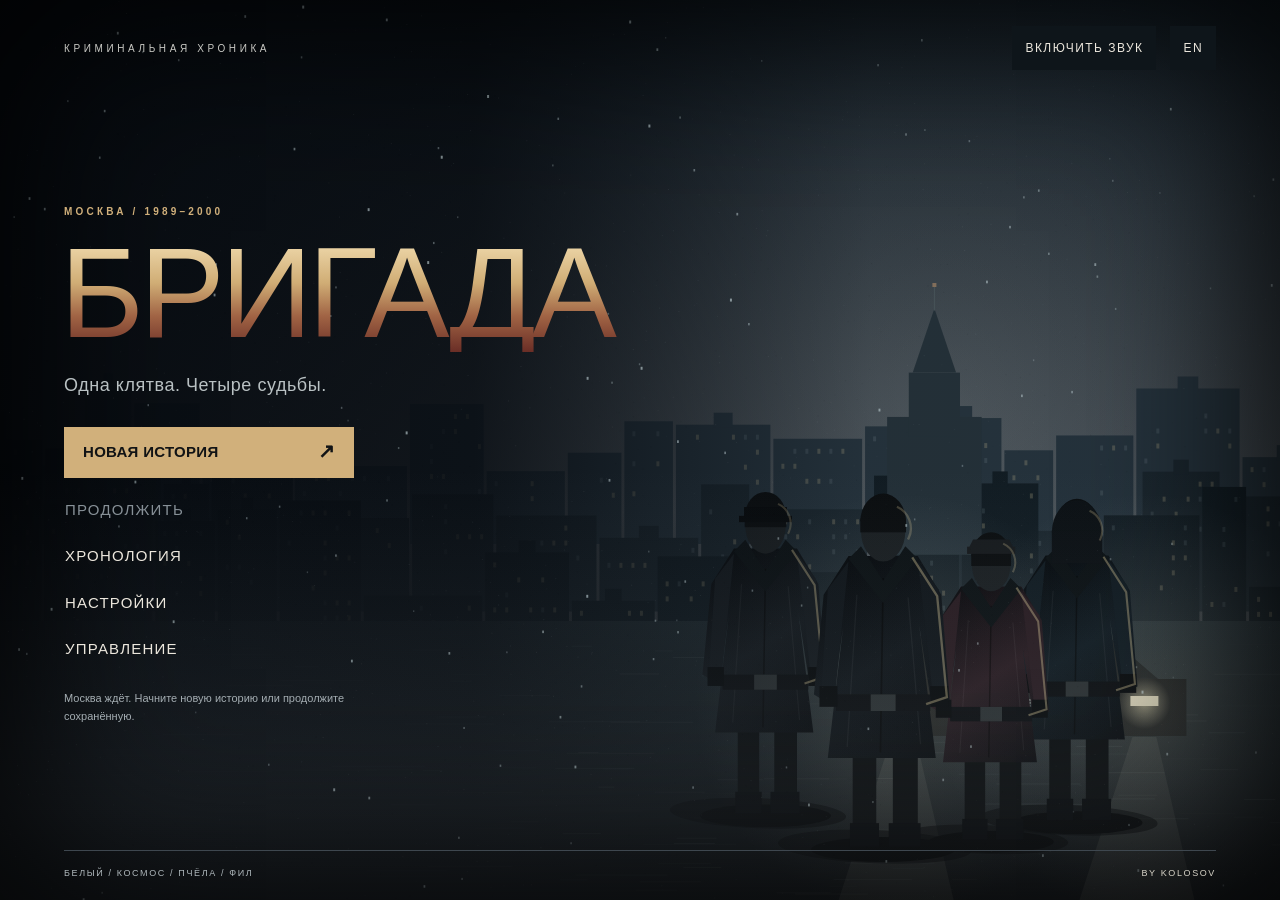
==== commit eccc3a27: "Add files via upload" ====
--- a/index.html
+++ b/index.html
@@ -110,7 +110,13 @@
 .controls-list dd{margin:0;font-size:14px}
 .controls-list dt{color:var(--gold)}
 kbd{font:12px var(--body-font);color:var(--gold)}
-#hud{position:fixed;inset:0;z-index:3;padding:calc(22px + env(safe-area-inset-top,0px)) calc(22px + env(safe-area-inset-right,0px)) calc(22px + env(safe-area-inset-bottom,0px)) calc(22px + env(safe-area-inset-left,0px));pointer-events:none;display:flex;flex-direction:column;justify-content:space-between}
+/* Переназначение клавиш: сама клавиша — кнопка, alt-клавиша показана подписью. */
+.controls-list dt{display:flex;align-items:center;gap:8px;flex-wrap:wrap}
+button.keybind{min-width:78px;min-height:34px;padding:6px 12px;text-align:center;text-transform:uppercase;font:12px var(--body-font);letter-spacing:.06em}
+button.keybind.capturing{background:var(--gold);color:#111315;border-color:var(--gold);font-weight:800}
+@media(max-width:520px){button.keybind{min-width:56px;padding:6px 8px}}
+.bind-alt{color:var(--muted);font-size:11px;letter-spacing:.08em}
+#hud{position:fixed;inset:0;z-index:3;padding:calc(clamp(10px,2.4vmin,22px) + env(safe-area-inset-top,0px)) calc(clamp(10px,2.4vmin,22px) + env(safe-area-inset-right,0px)) calc(clamp(10px,2.4vmin,22px) + env(safe-area-inset-bottom,0px)) calc(clamp(10px,2.4vmin,22px) + env(safe-area-inset-left,0px));pointer-events:none;display:flex;flex-direction:column;justify-content:space-between}
 .hud-top,.hud-bottom{display:flex;justify-content:space-between;gap:20px;align-items:flex-start}
 .hud-bottom{align-items:flex-end}
 .status-panel,.mission-panel,.resources-panel,.radar-panel,.squad-status{background:color-mix(in srgb,var(--ink) 92%,#000);border:1px solid var(--line);padding:12px 15px}
@@ -123,6 +129,8 @@
 #armor-meter::-webkit-meter-optimum-value{background:#8da8b5}
 meter::-moz-meter-bar{background:#b5c29b}
 #armor-meter::-moz-meter-bar{background:#8da8b5}
+#stamina-meter::-webkit-meter-optimum-value{background:#3f9fd0}
+#stamina-meter::-moz-meter-bar{background:#3f9fd0}
 #hero-perk{display:block;color:var(--gold);font-size:10px;margin-top:6px;text-transform:uppercase;letter-spacing:.18em}
 .mission-panel{max-width:340px;padding:8px 12px}
 .mission-panel:has(#mission-title:empty){display:none}
@@ -139,7 +147,7 @@
 #ammo-value{font-size:11px;color:var(--muted)}
 #money-value{font-variant-numeric:tabular-nums}
 .radar-panel{padding:6px}
-#minimap{width:180px;height:180px;background:#141b20}
+#minimap{width:clamp(96px,16vmin,180px);height:clamp(96px,16vmin,180px);background:#141b20}
 #district-name{font-size:10px;display:block;text-align:center;margin-top:5px;text-transform:uppercase;letter-spacing:.12em;color:#c0c8cb;white-space:nowrap;overflow:hidden;text-overflow:ellipsis;max-width:180px}
 .squad-status{display:flex;gap:20px;font-size:11px;text-transform:uppercase;letter-spacing:.08em}
 .squad-status span{color:var(--muted)}
@@ -205,24 +213,24 @@
 .touch-zone{pointer-events:auto;touch-action:none}
 .joy{position:fixed;width:124px;height:124px;margin:-62px 0 0 -62px;border-radius:50%;border:2px solid #a9b3b93d;background:#c4ced316;box-shadow:inset 0 0 22px #0006;display:none}
 .joy .joy-knob{position:absolute;left:50%;top:50%;width:56px;height:56px;margin:-28px 0 0 -28px;border-radius:50%;background:#dde5e93a;border:2px solid #ccd4d96b;transform:translate(var(--ox,0),var(--oy,0))}
-.touch-buttons{position:absolute;right:calc(14px + env(safe-area-inset-right,0px));bottom:calc(14px + env(safe-area-inset-bottom,0px));display:grid;gap:8px;grid-template-columns:repeat(2,minmax(58px,1fr));grid-template-areas:"hero pause" "weapon interact" "fire fire";width:min(184px,46vw);justify-items:stretch;align-items:stretch}
+.touch-buttons{position:absolute;right:calc(14px + env(safe-area-inset-right,0px));bottom:calc(14px + env(safe-area-inset-bottom,0px));display:grid;gap:8px;grid-template-columns:repeat(3,minmax(52px,1fr));grid-template-areas:"hero pause dash" "weapon interact fire";width:min(238px,58vw);justify-items:stretch;align-items:stretch}
 .touch-button{pointer-events:auto;touch-action:none;min-width:0;min-height:52px;padding:10px 8px;text-align:center;background:color-mix(in srgb,var(--ink) 88%,#000);border:1px solid #465058;color:var(--text);font-weight:800;letter-spacing:.08em}
 .touch-button:active{transform:translateY(1px);background:#2a343b}
 #touch-hero{grid-area:hero}
 #touch-pause{grid-area:pause}
+#touch-dash{grid-area:dash}
 #touch-weapon{grid-area:weapon}
 #touch-interact{grid-area:interact}
 #touch-fire{grid-area:fire;min-height:64px;border-color:var(--gold);background:color-mix(in srgb,var(--gold) 20%,var(--ink))}
 /* Подписи кнопок — мелким шрифтом, чтобы не занимать лишнюю площадь. */
 .touch-button .tb-label{display:block;font-size:10px;letter-spacing:.06em;font-weight:600;line-height:1.15}
-/* За рулём: газ, назад (тормоз), действие и меню. */
+/* За рулём: газ, назад (тормоз), ручник, действие и меню. */
 #touch-gas,#touch-back{display:none}
-.touch-buttons.driving{grid-template-areas:"menu back" "action gas"}
+.touch-buttons.driving{grid-template-areas:"pause back dash" "interact gas gas"}
 .touch-buttons.driving #touch-fire,.touch-buttons.driving #touch-weapon,.touch-buttons.driving #touch-hero{display:none}
 .touch-buttons.driving #touch-gas{display:block;grid-area:gas;min-height:64px;border-color:var(--gold);background:color-mix(in srgb,var(--gold) 20%,var(--ink))}
 .touch-buttons.driving #touch-back{display:block;grid-area:back}
-.touch-buttons.driving #touch-interact{grid-area:action}
-.touch-buttons.driving #touch-pause{grid-area:menu}
+.touch-buttons.driving #touch-interact{grid-area:interact}
 @media(pointer:coarse){
   .touch-button{border-color:#53616a}
   /* Левая зона: джойстик закреплён на месте и не «всплывает» под пальцем. */
@@ -407,6 +415,7 @@
         <div class="status-panel">
           <p id="hero-name">Саша Белый</p>
           <label><span data-i18n="health">Здоровье</span><meter id="health-meter" min="0" max="100" value="100"></meter><output id="health-value">100</output></label>
+          <label><span data-i18n="stamina">Силы</span><meter id="stamina-meter" min="0" max="100" value="100"></meter><output id="stamina-value">100</output></label>
           <label id="armor-row" hidden><span data-i18n="armor">Броня</span><meter id="armor-meter" min="0" max="100" value="0"></meter><output id="armor-value">0</output></label>
           <span id="hero-perk"></span>
         </div>
@@ -441,6 +450,8 @@
       <button id="touch-interact" class="touch-button"><span class="tb-label" data-i18n="touchAction">Действие</span></button>
       <button id="touch-weapon" class="touch-button"><span class="tb-label" data-i18n="touchWeapon">Оружие</span></button>
       <button id="touch-hero" class="touch-button"><span class="tb-label" data-i18n="touchHero">Персонаж</span></button>
+      <!-- Подпись меняется на «Ручник» за рулём: та же клавиша Пробел, другой контекст. -->
+      <button id="touch-dash" class="touch-button"><span class="tb-label" data-i18n="tbDash">Рывок</span></button>
       <button id="touch-pause" class="touch-button"><span class="tb-label" data-i18n="touchMenu">Меню</span></button>
       <button id="touch-gas" class="touch-button"><span class="tb-label" data-i18n="touchGas">Газ</span></button>
       <button id="touch-back" class="touch-button"><span class="tb-label" data-i18n="touchBrake">Назад</span></button>
@@ -505,21 +516,10 @@
 
   <section id="controls-screen" class="screen panel-screen" hidden aria-labelledby="controls-title">
     <div class="panel"><header class="panel-header"><div><p class="eyebrow" data-i18n="fieldManual">ПАМЯТКА БРИГАДИРА</p><h2 id="controls-title" data-i18n="controls">Управление</h2></div><button class="back-button" data-back data-i18n="back">Назад</button></header>
-      <dl class="controls-list">
-        <div><dt><kbd>W A S D</kbd> / <kbd>↑ ← ↓ →</kbd></dt><dd data-i18n="move">Движение / управление машиной</dd></div>
-        <div><dt><kbd>Shift</kbd></dt><dd data-i18n="sprint">Бег</dd></div>
-        <div><dt data-i18n="mouseLeft">ЛКМ</dt><dd data-i18n="fire">Огонь / удар</dd></div>
-        <div><dt><kbd>R</kbd></dt><dd data-i18n="reload">Перезарядка</dd></div>
-        <div><dt><kbd>E</kbd></dt><dd data-i18n="interact">Взаимодействовать / сесть / выйти</dd></div>
-        <div><dt><kbd>1 2 3 4</kbd></dt><dd data-i18n="switchHero">Белый / Космос / Пчёла / Фил</dd></div>
-        <div><dt><kbd>Q</kbd></dt><dd data-i18n="switchWeapon">Сменить оружие</dd></div>
-        <div><dt><kbd>G</kbd></dt><dd data-i18n="grenade">Граната</dd></div>
-        <div><dt><kbd>Space</kbd></dt><dd data-i18n="spaceHelp">Ручник в машине / удерживать для пропуска сцены</dd></div>
-        <div><dt><kbd>M</kbd> / <kbd>Esc</kbd></dt><dd data-i18n="mapPause">Карта / пауза</dd></div>
-        <div><dt>Xbox / PS</dt><dd data-i18n="padHelp">Левый стик — движение, правый — прицел. RT/R2 — огонь, LT/L2 — ручник. A/✕ — действие, B/○ — граната, X/□ — перезарядка, Y/△ — оружие. LB/L1 — герой, RB/R1 — оружие. Start — пауза, Back — карта.</dd></div>
-        <div><dt>Touch</dt><dd data-i18n="touchHelp">Левый стик — движение, правый — прицел и огонь. Кнопки справа: огонь, действие, оружие и смена героя.</dd></div>
-      </dl>
+      <dl class="controls-list" id="controls-list"></dl>
+      <p class="muted" id="bind-note" data-i18n="bindHint">Нажмите кнопку с клавишей и введите новую. Escape отменяет. Назначения сохраняются в браузере.</p>
       <p class="muted" data-i18n="desktopNote">Играть можно с клавиатуры и мыши, с геймпадом Xbox или PlayStation, а также на телефоне и планшете.</p>
+      <div class="form-footer"><button type="button" id="reset-controls" data-i18n="resetControls">Сбросить управление</button></div>
     </div>
   </section>
 
@@ -989,8 +989,8 @@
         partNotice:'Часть I: обложка, интерфейс и звук. Кампания откроется после подключения движка и сюжета.',
         readyNotice:'Москва ждёт. Начните новую историю или продолжите сохранённую.',
         brothers:'БЕЛЫЙ / КОСМОС / ПЧЁЛА / ФИЛ', byline:'BY KOLOSOV',
-        hud:'Игровой интерфейс', health:'Здоровье', armor:'Броня', map:'Карта Москвы', pause:'Пауза', minimap:'Миникарта', gameWorld:'Игровой мир',
-        touchFire:'Огонь', touchAction:'Действие', touchWeapon:'Оружие', touchHero:'Персонаж', touchMenu:'Меню', touchGas:'Газ', touchBrake:'Назад',
+        hud:'Игровой интерфейс', health:'Здоровье', armor:'Броня', stamina:'Силы', map:'Карта Москвы', pause:'Пауза', minimap:'Миникарта', gameWorld:'Игровой мир',
+        touchFire:'Огонь', touchAction:'Действие', touchWeapon:'Оружие', touchHero:'Персонаж', touchMenu:'Меню', touchGas:'Газ', touchBrake:'Назад', tbDash:'Рывок', tbHand:'Ручник',
         vehicleHull:'Кузов', vehicleCrashes:'Аварии', kmh:'км/ч',
         hold:'ВРЕМЯ ОСТАНОВЛЕНО', resume:'Вернуться в игру', returnMenu:'В главное меню', saveNotice:'Сохранение прогресса доступно в безопасных зонах.',
         preferences:'ЛИЧНОЕ ДЕЛО / ПАРАМЕТРЫ', back:'Назад', sound:'Звук', music:'Музыка', effects:'Эффекты',
@@ -1009,6 +1009,8 @@
         mapCanvas:'Карта: нажмите, чтобы поставить метку', objective:'Цель', squad:'Бригада', police:'Милиция', safeZone:'Безопасная зона', waypoint:'Ваша метка', territory:'Контроль территории',
         mapHelp:'Щелчок или Enter: поставить метку. Стрелки: переместить указатель. Колесо или +/−: масштаб.',
         fieldManual:'ПАМЯТКА БРИГАДИРА', move:'Движение / управление машиной', sprint:'Бег', mouseLeft:'ЛКМ', fire:'Огонь / удар',
+        resetControls:'Сбросить управление', pressKey:'Ждём клавишу…', rebindKey:'Назначить клавишу',
+        bindHint:'Нажмите кнопку с клавишей и введите новую. Escape отменяет. Назначения сохраняются в браузере.',
         reload:'Перезарядка', interact:'Взаимодействовать / сесть / выйти', switchHero:'Белый / Космос / Пчёла / Фил',
         switchWeapon:'Сменить оружие', grenade:'Граната', spaceHelp:'Ручник в машине / удерживать для пропуска сцены', mapPause:'Карта / пауза',
         padHelp:'Левый стик — движение, правый — прицел. RT/R2 — огонь, LT/L2 — ручник. A/✕ — действие, B/○ — граната, X/□ — перезарядка, Y/△ — оружие. LB/L1 — герой, RB/R1 — оружие. Start — пауза, Back — карта.',
@@ -1028,8 +1030,8 @@
         partNotice:'Part I: cover, interface and audio. The campaign unlocks when the engine and story are installed.',
         readyNotice:'Moscow awaits. Begin a new story or continue your saved game.',
         brothers:'BELY / KOSMOS / PCHYOLA / PHIL', byline:'BY KOLOSOV',
-        hud:'Game interface', health:'Health', armor:'Armor', map:'Moscow map', pause:'Paused', minimap:'Minimap', gameWorld:'Game world',
-        touchFire:'Fire', touchAction:'Action', touchWeapon:'Weapon', touchHero:'Hero', touchMenu:'Menu', touchGas:'Gas', touchBrake:'Back',
+        hud:'Game interface', health:'Health', armor:'Armor', stamina:'Stamina', map:'Moscow map', pause:'Paused', minimap:'Minimap', gameWorld:'Game world',
+        touchFire:'Fire', touchAction:'Action', touchWeapon:'Weapon', touchHero:'Hero', touchMenu:'Menu', touchGas:'Gas', touchBrake:'Back', tbDash:'Dash', tbHand:'Handbrake',
         vehicleHull:'Body', vehicleCrashes:'Crashes', kmh:'km/h',
         hold:'TIME STANDS STILL', resume:'Return to game', returnMenu:'Main menu', saveNotice:'Progress can be saved in safe zones.',
         preferences:'PERSONAL FILE / PREFERENCES', back:'Back', sound:'Audio', music:'Music', effects:'Effects',
@@ -1048,6 +1050,8 @@
         mapCanvas:'Map: click to place a waypoint', objective:'Objective', squad:'Squad', police:'Police', safeZone:'Safe zone', waypoint:'Your waypoint', territory:'Territory control',
         mapHelp:'Click or Enter: place a waypoint. Arrows: move cursor. Wheel or +/−: zoom.',
         fieldManual:'FIELD MANUAL', move:'Move / drive', sprint:'Sprint', mouseLeft:'LMB', fire:'Fire / strike',
+        resetControls:'Reset controls', pressKey:'Press a key…', rebindKey:'Rebind key',
+        bindHint:'Click a key button and press a new key. Escape cancels. Bindings are saved in this browser.',
         reload:'Reload', interact:'Interact / enter / exit vehicle', switchHero:'Bely / Kosmos / Pchyola / Phil',
         switchWeapon:'Switch weapon', grenade:'Grenade', spaceHelp:'Handbrake while driving / hold to skip a scene', mapPause:'Map / pause',
         padHelp:'Left stick moves, right stick aims. RT/R2 fires, LT/L2 is the handbrake. A/✕ interacts, B/○ throws a grenade, X/□ reloads, Y/△ switches weapon. LB/L1 switches hero, RB/R1 switches weapon. Start pauses, Back opens the map.',
@@ -1158,7 +1162,7 @@
       $('game-canvas').setAttribute('aria-label', t('gameWorld'));
       $('language-toggle').textContent = settings.language === 'ru' ? 'EN' : 'RU';
       $('language-toggle').setAttribute('aria-label', settings.language === 'ru' ? 'Switch to English' : 'Переключить на русский');
-      refreshSoundButton(); refreshSettings(); refreshCampaign(); renderHUD(hudState);
+      refreshSoundButton(); refreshSettings(); refreshCampaign(); renderHUD(hudState); renderControlsList();
       emit('language', settings.language);
     }
     function refreshSoundButton() {
@@ -1257,6 +1261,8 @@
       $('armor-row').hidden = s.armorUnlocked === false;
       $('armor-meter').value = Math.max(0, Math.min(100, s.armor ?? 0));
       $('health-value').value = Math.ceil($('health-meter').value); $('armor-value').value = Math.ceil($('armor-meter').value);
+      $('stamina-meter').value = Math.max(0, Math.min(100, s.stamina ?? 100));
+      $('stamina-value').value = Math.ceil($('stamina-meter').value);
       const wanted = Math.max(0, Math.min(5, Math.floor(s.wanted ?? 0)));
       $('wanted-stars').textContent = '★'.repeat(wanted) + '☆'.repeat(5 - wanted);
       $('wanted-stars').setAttribute('aria-label', wanted ? t('wanted', {n:wanted}) : t('noWanted'));
@@ -1276,8 +1282,10 @@
       const veh = s.vehicle;
       const panel = $('vehicle-panel');
       panel.hidden = !veh;
-      // За рулём экранные кнопки меняются на «газ / назад / действие / меню».
+      // За рулём экранные кнопки меняются на «газ / назад / ручник / действие / меню».
       $('touch-buttons').classList.toggle('driving', Boolean(veh));
+      const dashLabel = $('touch-dash')?.querySelector('.tb-label');
+      if (dashLabel) dashLabel.textContent = t(veh ? 'tbHand' : 'tbDash');
       if (veh) {
         $('vehicle-name').textContent = localized(veh.name);
         $('vehicle-class').textContent = localized(veh.className);
@@ -1294,10 +1302,196 @@
         panel.classList.toggle('warn', !veh.stalled && !veh.wrecked && crashes >= 5);
       }
     }
+    // ---------- Управление: действия вместо кодов клавиш ----------
+    // Движок спрашивает смысл нажатия (held('sprint'), consume('act')), а не раскладку
+    // клавиатуры: одно действие назначают клавиши, геймпад и экранные кнопки.
+    // Назначения сохраняются в хранилище и меняются на экране «Управление».
+    const CONTROL_DEFAULTS = {
+      up:['KeyW','ArrowUp'], down:['KeyS','ArrowDown'], left:['KeyA','ArrowLeft'], right:['KeyD','ArrowRight'],
+      sprint:['ShiftLeft','ShiftRight'], sneak:['ControlLeft','ControlRight'], dash:['Space'],
+      fire:['KeyJ'], act:['KeyE'], reload:['KeyR'], weapon:['KeyQ'], grenade:['KeyG'],
+      hero1:['Digit1'], hero2:['Digit2'], hero3:['Digit3'], hero4:['Digit4'],
+      handbrake:['Space'], map:['KeyM'], pause:['Escape'], next:['Space','Enter']
+    };
+    const CONTROL_ORDER = Object.keys(CONTROL_DEFAULTS);
+    const CONTROL_LABELS = {
+      up:{ru:'Движение вперёд / газ', en:'Forward / throttle'},
+      down:{ru:'Назад / тормоз', en:'Back / brake'},
+      left:{ru:'Влево', en:'Left'},
+      right:{ru:'Вправо', en:'Right'},
+      sprint:{ru:'Бег', en:'Sprint'},
+      sneak:{ru:'Тихий шаг', en:'Sneak'},
+      dash:{ru:'Рывок', en:'Dash'},
+      fire:{ru:'Огонь / удар (кроме мыши)', en:'Fire / strike (besides mouse)'},
+      act:{ru:'Действие · сесть · выйти', en:'Interact · enter · exit'},
+      reload:{ru:'Перезарядка', en:'Reload'},
+      weapon:{ru:'Сменить оружие', en:'Switch weapon'},
+      grenade:{ru:'Граната', en:'Grenade'},
+      hero1:{ru:'Герой: Белый', en:'Hero: Bely'},
+      hero2:{ru:'Герой: Космос', en:'Hero: Kosmos'},
+      hero3:{ru:'Герой: Пчёла', en:'Hero: Pchyola'},
+      hero4:{ru:'Герой: Фил', en:'Hero: Phil'},
+      handbrake:{ru:'Ручной тормоз в машине', en:'Handbrake while driving'},
+      map:{ru:'Карта города', en:'City map'},
+      pause:{ru:'Пауза', en:'Pause'},
+      next:{ru:'Дальше в сцене (тап) · пропуск (удержание)', en:'Next line (tap) · skip scene (hold)'}
+    };
+    // Пробел занят тремя делами сразу: пешком — рывок, в машине — ручник, в сцене — шаг
+    // вперёд. Контекст выбирает один, конфликтов между действиями нет.
+    const KEY_NICE = {
+      Space:{ru:'Пробел', en:'Space'}, Enter:{ru:'Enter', en:'Enter'}, Escape:{ru:'Esc', en:'Esc'},
+      ShiftLeft:{ru:'Shift слева', en:'Left Shift'}, ShiftRight:{ru:'Shift справа', en:'Right Shift'},
+      ControlLeft:{ru:'Ctrl слева', en:'Left Ctrl'}, ControlRight:{ru:'Ctrl справа', en:'Right Ctrl'},
+      AltLeft:'Alt', AltRight:'Alt Gr', Backspace:'⌫', Delete:'Del', Tab:'Tab',
+      ArrowUp:'↑', ArrowDown:'↓', ArrowLeft:'←', ArrowRight:'→'
+    };
+    const CONTROL_FORBIDDEN = new Set(['Tab','F5','F12','MetaLeft','MetaRight']);
+    const keyName = code => {
+      const nice = KEY_NICE[code];
+      if (nice) return typeof nice === 'string' ? nice : nice[settings.language] || code;
+      return String(code).replace(/^Key/, '').replace(/^Digit/, '').replace(/^Numpad/, 'Num ');
+    };
+    const controls = {
+      binds: (() => {
+        let stored = null;
+        try { stored = JSON.parse(storage.get('controls.v1') || 'null'); } catch { stored = null; }
+        const binds = {};
+        for (const action of CONTROL_ORDER) {
+          const raw = Array.isArray(stored?.[action]) ? stored[action].filter(c => typeof c === 'string' && c.length > 1 && c.length < 24) : null;
+          binds[action] = raw && raw.length ? raw.slice(0, 3) : CONTROL_DEFAULTS[action].slice();
+        }
+        return binds;
+      })(),
+      down:new Set(), edge:new Set(), pad:new Set(), padEdge:new Set(), touch:new Set(), touchEdge:new Set(), capturing:null,
+      held: action => controls.down.has(action) || controls.pad.has(action) || controls.touch.has(action),
+      consume: action => controls.edge.delete(action) || controls.padEdge.delete(action) || controls.touchEdge.delete(action),
+      clearEdges() { controls.edge.clear(); controls.padEdge.clear(); controls.touchEdge.clear(); },
+      releaseAll() { controls.down.clear(); controls.pad.clear(); controls.touch.clear(); controls.edge.clear(); controls.padEdge.clear(); controls.touchEdge.clear(); heldBy.clear(); },
+      padHold(action, value) {
+        if (value) { if (!controls.pad.has(action)) controls.padEdge.add(action); controls.pad.add(action); }
+        else controls.pad.delete(action);
+      },
+      padPress: action => { controls.padEdge.add(action); },
+      // Экранные кнопки живут отдельно от геймпада: опрос контроллера перезаписывает
+      // свои флаги каждый кадр и не должен сбрасать то, что держит палец.
+      touchHold(action, value) {
+        if (value) { if (!controls.touch.has(action)) controls.touchEdge.add(action); controls.touch.add(action); }
+        else controls.touch.delete(action);
+      },
+      touchPress: action => { controls.touchEdge.add(action); },
+      isPauseKey: code => Boolean(code) && controls.binds.pause.includes(code),
+      isMapKey: code => Boolean(code) && controls.binds.map.includes(code)
+    };
+    const heldBy = new Map();
+    const codeIndex = new Map();
+    function rebuildCodeIndex() {
+      codeIndex.clear();
+      for (const action of CONTROL_ORDER) {
+        for (const code of controls.binds[action]) {
+          if (!codeIndex.has(code)) codeIndex.set(code, []);
+          codeIndex.get(code).push(action);
+        }
+      }
+      heldBy.clear();
+    }
+    function setCode(code, isDown) {
+      const acts = codeIndex.get(code);
+      if (!acts) return;
+      for (const action of acts) {
+        let set = heldBy.get(action);
+        if (!set) { set = new Set(); heldBy.set(action, set); }
+        if (isDown) {
+          if (!set.size) { controls.down.add(action); controls.edge.add(action); }
+          set.add(code);
+        } else {
+          set.delete(code);
+          if (!set.size) controls.down.delete(action);
+        }
+      }
+    }
+    function persistControls() { storage.set('controls.v1', JSON.stringify(controls.binds)); }
+    // Экран «Управление»: список собирается кодом, чтобы метки переводились вместе с игрой.
+    function renderControlsList() {
+      const list = $('controls-list');
+      if (!list) return;
+      list.replaceChildren();
+      const row = (dtNodes, text) => {
+        const div = document.createElement('div');
+        const dt = document.createElement('dt');
+        dt.append(...dtNodes);
+        const dd = document.createElement('dd');
+        dd.textContent = text;
+        div.append(dt, dd);
+        list.append(div);
+      };
+      for (const action of CONTROL_ORDER) {
+        const button = document.createElement('button');
+        button.type = 'button';
+        button.className = 'keybind';
+        button.dataset.action = action;
+        button.textContent = controls.capturing === action ? t('pressKey') : keyName(controls.binds[action][0]);
+        if (controls.capturing === action) button.classList.add('capturing');
+        button.setAttribute('aria-label', `${t('rebindKey')}: ${localized(CONTROL_LABELS[action])}`);
+        const nodes = [button];
+        const extra = controls.binds[action].slice(1).map(keyName);
+        if (extra.length) {
+          const alt = document.createElement('span');
+          alt.className = 'bind-alt';
+          alt.textContent = `/ ${extra.join(' / ')}`;
+          nodes.push(alt);
+        }
+        row(nodes, localized(CONTROL_LABELS[action]));
+      }
+      row([document.createTextNode('Xbox / PS')], t('padHelp'));
+      row([document.createTextNode('Touch')], t('touchHelp'));
+    }
+    function startCapture(action) {
+      controls.capturing = action;
+      controls.releaseAll();
+      renderControlsList();
+    }
+    function finishCapture(code) {
+      const action = controls.capturing;
+      controls.capturing = null;
+      if (action && code && !CONTROL_FORBIDDEN.has(code)) {
+        const alt = CONTROL_DEFAULTS[action].includes(code) ? CONTROL_DEFAULTS[action].filter(c => c !== code) : [];
+        controls.binds[action] = [code, ...alt].slice(0, 3);
+        persistControls();
+        rebuildCodeIndex();
+      }
+      renderControlsList();
+    }
+    rebuildCodeIndex();
+    // Слушаем раньше обработчиков меню: во время ввода новой клавиши остальной ввод глушится.
+    window.addEventListener('keydown', event => {
+      const inField = ['INPUT', 'SELECT', 'TEXTAREA'].includes(event.target?.tagName);
+      if (controls.capturing) {
+        if (inField) return;
+        event.preventDefault(); event.stopPropagation();
+        if (event.key === 'Escape') finishCapture(null);
+        else if (!event.repeat) finishCapture(event.code);
+        return;
+      }
+      if (inField || event.repeat) return;
+      setCode(event.code, true);
+    }, {capture:true});
+    window.addEventListener('keyup', event => { if (!controls.capturing) setCode(event.code, false); });
+    window.addEventListener('blur', () => controls.releaseAll());
+    document.addEventListener('click', event => {
+      const button = event.target.closest?.('.keybind');
+      if (!button) return;
+      event.preventDefault();
+      startCapture(button.dataset.action);
+    });
+    $('reset-controls')?.addEventListener('click', () => {
+      for (const action of CONTROL_ORDER) controls.binds[action] = CONTROL_DEFAULTS[action].slice();
+      persistControls(); rebuildCodeIndex(); renderControlsList(); notify(t('savedAutomatically'));
+    });
+
     // Parts II and III register one adapter after world, engine and story are ready.
     // Map coordinates are normalized to [0,1]; simulation coordinates stay in the engine.
     window.Brigada = Object.freeze({
-      version:1, settings, storage, events, t, localized, notify, renderHUD, refreshCampaign,
+      version:1, settings, storage, events, t, localized, notify, renderHUD, refreshCampaign, controls,
       get audio() { return audio(); },
       get screen() { return screen; },
       get playing() { return playing; },
@@ -1395,12 +1589,13 @@
     document.addEventListener('keydown', e => {
       if ($('confirmation').open || e.repeat) return;
       if (['INPUT','SELECT','TEXTAREA'].includes(e.target.tagName) && e.key !== 'Escape') return;
-      if (e.key === 'Escape') {
+      if (e.key === 'Escape' && screen) {
         e.preventDefault();
-        if (!screen && playing) showScreen('pause-screen', false);
-        else if (screen === 'pause-screen') window.Brigada.resume();
+        if (screen === 'pause-screen') window.Brigada.resume();
         else if (screen !== 'main-menu') back();
-      } else if (e.code === 'KeyM' && playing) {
+      } else if (playing && !screen && controls.isPauseKey(e.code)) {
+        e.preventDefault(); showScreen('pause-screen', false);
+      } else if (controls.isMapKey(e.code) && playing) {
         e.preventDefault(); if (screen === 'map-screen') back(); else showScreen('map-screen');
       } else if (screen === 'map-screen' && game && ['+','=','-','_'].includes(e.key)) {
         // +/− приближают и уменьшают карту, даже если фокус не на самом полотне.
@@ -1643,6 +1838,8 @@
   (() => {
     const B = window.Brigada, Audio = window.BrigadaAudio;
     if (!B || !Audio) return;
+    // Слой ввода оболочки: движок оперирует действиями, а не кодами клавиш.
+    const C = B.controls;
     const clamp = (v, a, b) => (v < a ? a : v > b ? b : v);
     const lerp = (a, b, k) => a + (b - a) * k;
     const TAU = Math.PI * 2;
@@ -2265,26 +2462,26 @@
       {ru:'Работаем, мужики.', en:'Let’s work, boys.'}
     ];
 
-    // Все машины одного «стандартного» габарита (106×45): различаются не размером,
-    // а характером — классом, тягой, сцеплением и узнаваемыми деталями кузова.
+    // Габариты машин взяты из «Арзамаса 90-х»: разный класс — разный размер.
+    // Компактные «Жигули» короче, лимузины и грузовик длиннее, внедорожники шире.
     // tier: 1 — «классика» и рабочая техника, 5 — престижные машины.
     const CAR_MODELS = {
-      nine:     {name:{ru:'ВАЗ-2109 «Девятка»',en:'VAZ-2109'},      w:106, h:45, mass:1.0,  power:205, maxSpeed:300, grip:0.62, hp:180, color:'#7a2f2a', style:'hatch', tier:1, look:'vaz2109', lamps:'rect',  grille:'slats'},
-      kabina:   {name:{ru:'Mercedes-Benz 600 SEL «Кабан»',en:'Mercedes-Benz 600 SEL'}, w:106, h:45, mass:2.2, power:680, maxSpeed:390, grip:0.80, hp:520, color:'#14181c', style:'limo', tier:5, look:'w140', lamps:'rect', grille:'star', trim:true, armored:true},
-      bmw:      {name:{ru:'BMW E34',en:'BMW E34'},                  w:106, h:45, mass:1.4,  power:375, maxSpeed:400, grip:0.77, hp:320, color:'#1d2a3a', style:'sedan', tier:4, look:'e34', lamps:'quad', grille:'kidney'},
-      lincoln:  {name:{ru:'Lincoln Town Car (1982)',en:'Lincoln Town Car (1982)'}, w:106, h:45, mass:2.0, power:520, maxSpeed:345, grip:0.78, hp:420, color:'#2c2a26', style:'limo', tier:4, look:'towncar', lamps:'wide', grille:'chrome', trim:true},
-      uaz:      {name:{ru:'Милицейский УАЗ',en:'Police UAZ'},       w:106, h:45, mass:1.8,  power:300, maxSpeed:310, grip:0.68, hp:430, color:'#2b3a52', style:'suv', tier:2, look:'uaz', lamps:'round', grille:'mesh', police:true},
-      six:      {name:{ru:'ВАЗ-2106 ДПС',en:'VAZ-2106 DPS'},        w:106, h:45, mass:1.05, power:212, maxSpeed:305, grip:0.64, hp:240, color:'#8a8f4a', style:'sedan', tier:1, look:'vaz2106', lamps:'round', grille:'chrome', police:true},
-      truck:    {name:{ru:'Грузовик',en:'Truck'},                   w:106, h:45, mass:2.6,  power:260, maxSpeed:255, grip:0.72, hp:700, color:'#3d4a3d', style:'truck', tier:2, look:'truck', lamps:'rect', grille:'bar'},
-      cruiser:  {name:{ru:'Toyota Land Cruiser 80',en:'Toyota Land Cruiser 80'}, w:106, h:45, mass:2.2, power:560, maxSpeed:360, grip:0.74, hp:560, color:'#2a3326', style:'suv', tier:4, look:'lc80', lamps:'round', grille:'mesh', rack:true},
-      volga:    {name:{ru:'ГАЗ-3102 «Волга»',en:'GAZ-3102 Volga'},  w:106, h:45, mass:1.45, power:265, maxSpeed:325, grip:0.67, hp:300, color:'#3b4a45', style:'sedan', tier:2, look:'volga', lamps:'rect', grille:'chrome', trim:true},
-      niva:     {name:{ru:'ВАЗ-2121 «Нива»',en:'VAZ-2121 Niva'},     w:106, h:45, mass:1.25, power:215, maxSpeed:290, grip:0.66, hp:260, color:'#4a5a3a', style:'suv', tier:1, look:'niva', lamps:'round', grille:'slats', spare:true},
-      audi:     {name:{ru:'Audi 100',en:'Audi 100'},                 w:106, h:45, mass:1.35, power:330, maxSpeed:370, grip:0.72, hp:310, color:'#20252b', style:'sedan', tier:3, look:'audi100', lamps:'rect', grille:'wide'},
-      volvo:    {name:{ru:'Volvo 850 Estate',en:'Volvo 850 Estate'}, w:106, h:45, mass:1.45, power:330, maxSpeed:355, grip:0.73, hp:300, color:'#333b36', style:'wagon', tier:3, look:'volvo850', lamps:'rect', grille:'slash'},
-      w124:     {name:{ru:'Mercedes-Benz W124',en:'Mercedes-Benz W124'}, w:106, h:45, mass:1.45, power:345, maxSpeed:372, grip:0.75, hp:320, color:'#2e3436', style:'sedan', tier:3, look:'w124', lamps:'rect', grille:'star', trim:true},
-      lambo:    {name:{ru:'Lamborghini LM002',en:'Lamborghini LM002'}, w:106, h:45, mass:2.4, power:800, maxSpeed:400, grip:0.82, hp:600, color:'#4a4432', style:'suv', tier:5, look:'lm002', lamps:'round', grille:'mesh', rack:true, scoop:true},
-      van:      {name:{ru:'Фургон «Газель»',en:'GAZelle van'},       w:106, h:45, mass:1.6,  power:240, maxSpeed:295, grip:0.70, hp:480, color:'#5c5546', style:'van', tier:2, look:'gazelle', lamps:'rect', grille:'bar'},
-      wagon:    {name:{ru:'ВАЗ-2104',en:'VAZ-2104'},                 w:106, h:45, mass:1.05, power:198, maxSpeed:292, grip:0.62, hp:220, color:'#4c3a2c', style:'wagon', tier:1, look:'vaz2104', lamps:'round', grille:'chrome'}
+      nine:     {name:{ru:'ВАЗ-2109 «Девятка»',en:'VAZ-2109'},      w:96, h:43, mass:1.0,  power:205, maxSpeed:300, grip:0.62, hp:180, color:'#7a2f2a', style:'hatch', tier:1, look:'vaz2109', lamps:'rect',  grille:'slats'},
+      kabina:   {name:{ru:'Mercedes-Benz 600 SEL «Кабан»',en:'Mercedes-Benz 600 SEL'}, w:130, h:48, mass:2.2, power:680, maxSpeed:390, grip:0.80, hp:520, color:'#14181c', style:'limo', tier:5, look:'w140', lamps:'rect', grille:'star', trim:true, armored:true},
+      bmw:      {name:{ru:'BMW E34',en:'BMW E34'},                  w:108, h:46, mass:1.4,  power:375, maxSpeed:400, grip:0.77, hp:320, color:'#1d2a3a', style:'sedan', tier:4, look:'e34', lamps:'quad', grille:'kidney'},
+      lincoln:  {name:{ru:'Lincoln Town Car (1982)',en:'Lincoln Town Car (1982)'}, w:126, h:48, mass:2.0, power:520, maxSpeed:345, grip:0.78, hp:420, color:'#2c2a26', style:'limo', tier:4, look:'towncar', lamps:'wide', grille:'chrome', trim:true},
+      uaz:      {name:{ru:'Милицейский УАЗ',en:'Police UAZ'},       w:104, h:47, mass:1.8,  power:300, maxSpeed:310, grip:0.68, hp:430, color:'#d9dfe9', style:'suv', tier:2, look:'uaz', lamps:'round', grille:'mesh', police:true},
+      six:      {name:{ru:'ВАЗ-2106 ДПС',en:'VAZ-2106 DPS'},        w:100, h:44, mass:1.05, power:212, maxSpeed:305, grip:0.64, hp:240, color:'#dde3ec', style:'sedan', tier:1, look:'vaz2106', lamps:'round', grille:'chrome', police:true},
+      truck:    {name:{ru:'Грузовик',en:'Truck'},                   w:150, h:52, mass:2.6,  power:260, maxSpeed:255, grip:0.72, hp:700, color:'#3d4a3d', style:'truck', tier:2, look:'truck', lamps:'rect', grille:'bar'},
+      cruiser:  {name:{ru:'Toyota Land Cruiser 80',en:'Toyota Land Cruiser 80'}, w:112, h:49, mass:2.2, power:560, maxSpeed:360, grip:0.74, hp:560, color:'#2a3326', style:'suv', tier:4, look:'lc80', lamps:'round', grille:'mesh', rack:true},
+      volga:    {name:{ru:'ГАЗ-3102 «Волга»',en:'GAZ-3102 Volga'},  w:116, h:46, mass:1.45, power:265, maxSpeed:325, grip:0.67, hp:300, color:'#3b4a45', style:'sedan', tier:2, look:'volga', lamps:'rect', grille:'chrome', trim:true},
+      niva:     {name:{ru:'ВАЗ-2121 «Нива»',en:'VAZ-2121 Niva'},     w:98, h:46, mass:1.25, power:215, maxSpeed:290, grip:0.66, hp:260, color:'#4a5a3a', style:'suv', tier:1, look:'niva', lamps:'round', grille:'slats', spare:true},
+      audi:     {name:{ru:'Audi 100',en:'Audi 100'},                 w:108, h:46, mass:1.35, power:330, maxSpeed:370, grip:0.72, hp:310, color:'#20252b', style:'sedan', tier:3, look:'audi100', lamps:'rect', grille:'wide'},
+      volvo:    {name:{ru:'Volvo 850 Estate',en:'Volvo 850 Estate'}, w:110, h:47, mass:1.45, power:330, maxSpeed:355, grip:0.73, hp:300, color:'#333b36', style:'wagon', tier:3, look:'volvo850', lamps:'rect', grille:'slash'},
+      w124:     {name:{ru:'Mercedes-Benz W124',en:'Mercedes-Benz W124'}, w:108, h:46, mass:1.45, power:345, maxSpeed:372, grip:0.75, hp:320, color:'#2e3436', style:'sedan', tier:3, look:'w124', lamps:'rect', grille:'star', trim:true},
+      lambo:    {name:{ru:'Lamborghini LM002',en:'Lamborghini LM002'}, w:122, h:50, mass:2.4, power:800, maxSpeed:400, grip:0.82, hp:600, color:'#4a4432', style:'suv', tier:5, look:'lm002', lamps:'round', grille:'mesh', rack:true, scoop:true},
+      van:      {name:{ru:'Фургон «Газель»',en:'GAZelle van'},       w:124, h:48, mass:1.6,  power:240, maxSpeed:295, grip:0.70, hp:480, color:'#5c5546', style:'van', tier:2, look:'gazelle', lamps:'rect', grille:'bar'},
+      wagon:    {name:{ru:'ВАЗ-2104',en:'VAZ-2104'},                 w:102, h:45, mass:1.05, power:198, maxSpeed:292, grip:0.62, hp:220, color:'#4c3a2c', style:'wagon', tier:1, look:'vaz2104', lamps:'round', grille:'chrome'}
     };
     // Перевод игровых единиц скорости в км/ч для спидометра.
     const KMH_PER_UNIT = 0.5;
@@ -2300,8 +2497,7 @@
     const CRASH_SLOWED = 5, CRASH_STALL = 10;
     const CIVIL_CAR_COLORS = ['#6d3a30', '#2c3742', '#3f4a3d', '#5a5245', '#2b2f33', '#4a3a44', '#6a6252', '#37474f', '#513b2e', '#3a4b52'];
 
-    const keys = new Set();
-    const input = {mx:0, my:0, fire:false, autoAim:false, touchMove:{x:0,y:0}, touchAim:null, touchGas:false, touchBack:false, padMove:{x:0,y:0}, padAim:null, padFire:false, padHandbrake:false};
+    const input = {mx:0, my:0, fire:false, autoAim:false, touchMove:{x:0,y:0}, touchAim:null, touchGas:false, touchBack:false, padMove:{x:0,y:0}, padAim:null, padFire:false};
     const view = {w:960, h:540};
     const camera = {x:WORLD/2, y:WORLD/2, zoom:1, shake:0, sx:0, sy:0};
     const pointer = {x:0, y:0};
@@ -2330,6 +2526,8 @@
         hp:options.hp ?? 100, maxHp:options.hp ?? 100, armor:options.armor ?? 0,
         speed:options.speed ?? 132, weapon:options.weapon ?? 'pm', mag:0, reserve:0,
         cool:0, reloading:0, dead:false, down:false, inVehicle:null, hero:options.hero ?? -1,
+        // Силы на бег, отдельный канал отбрасывания от удара и тайм-аут рывка.
+        sta:100, kx:0, ky:0, dash:0, dashDir:0, dashCd:0, downTimer:0,
         ai:{state:'idle', path:null, pathIndex:0, repathTimer:0, target:null, timer:0, home:options.home ?? null, alert:0, strafe:1, wander:0, pause:false, provoked:false},
         recoil:0, muzzle:0, aim:0, hitTimer:0, stepTimer:0, kind:options.kind ?? 'civilian',
         coat:options.coat, shirt:options.shirt, pants:options.pants, skin:options.skin || SKIN_TONES[(Math.random() * SKIN_TONES.length) | 0],
@@ -2350,7 +2548,7 @@
         model:modelId, def:m, x, y, angle, speed:0, vx:0, vy:0, hp:m.hp, maxHp:m.hp,
         driver:null, passengers:[], steer:0, throttle:0, brake:0, handbrake:false,
         skid:0, wobble:0, lights:options.lights ?? true, siren:0, wrecked:false, burn:0, panic:0,
-        crashes:0, crashCool:0, stalled:false,
+        crashes:0, crashCool:0, stalled:false, runCool:0,
         gear:1, shift:0, rpm:0.2, kmhShown:0,
         color:paint, parked:options.parked ?? true, role:options.role ?? 'civilian', laneDir:options.laneDir ?? 0
       };
@@ -2602,8 +2800,9 @@
           if (dist(c.x, c.y, hx, hy) > w.reach * 0.9) continue;
           const facing = Math.cos(angle) * (c.x - u.x) + Math.sin(angle) * (c.y - u.y);
           if (facing < -10) continue;
-          let dmg = w.damage * (u.hero === 3 ? 1.9 : 1);
-          if (u.hero === 3) dmg = target.maxHp + 40;
+          // Фил бьёт сильнее всех, но не насмерть одним ударом: раньше урон приравнивался
+          // к запасу прочности цели, и любой встречный падал с одного взмаха.
+          const dmg = w.damage * (u.hero === 3 ? 1.9 : 1);
           damageUnit(target, dmg, u, angle);
           addShake(4);
           Audio.play('hit', {x:c.x, y:c.y, gain:0.8});
@@ -2625,21 +2824,28 @@
       const marksman = perkOf(u) === 'hotshot'; // Космос бьёт точнее и ровнее держит ствол.
       u.recoil = Math.min(1, u.recoil + (w.recoil ?? 0.4) * (u.hero === 3 ? 0.5 : 1) * (marksman ? 0.6 : 1));
       const pellets = w.pellets ?? 1;
+      // Отдача поднимает ствол: каждый следующий выстрел в серии уходит чуть шире,
+      // и осыпь успокаивается, как только u.recoil успевает погаснуть.
+      const bloom = 1 + u.recoil * 0.9;
       for (let p = 0; p < pellets; p++) {
-        const spread = (Math.random() - 0.5) * (w.spread ?? 0.05) * 2 * (marksman ? 0.45 : 1);
+        const spread = (Math.random() - 0.5) * (w.spread ?? 0.05) * 2 * (marksman ? 0.45 : 1) * bloom;
         const a = angle + spread;
         bullets.push({
           x:u.x + Math.cos(angle) * 18, y:u.y + Math.sin(angle) * 18,
           vx:Math.cos(a) * w.speed, vy:Math.sin(a) * w.speed,
-          life:0.9, damage:w.damage, owner:u, team:u.team, angle:a
+          life:0.9, damage:w.damage, owner:u, team:u.team, angle:a, bounces:0
         });
       }
       const fx = u.x + Math.cos(angle) * 20, fy = u.y + Math.sin(angle) * 20;
       spawnParticle('flash', fx, fy, 0, 0, 0.06, 26, '#ffe9b0');
       for (let i = 0; i < 2; i++) spawnParticle('smoke', fx, fy, Math.cos(angle) * 40 + (Math.random() - 0.5) * 40, Math.sin(angle) * 40 + (Math.random() - 0.5) * 40, 0.7, 9, 'rgba(160,160,160,0.4)');
-      spawnParticle('casing', u.x, u.y, Math.cos(angle + 1.9) * 90, Math.sin(angle + 1.9) * 90, 0.9, 2, '#d8b95a');
+      // Гильза летит вбок от ствола, и чем сильнее отдача, тем дальше её отбрасывает.
+      const eject = 70 + (w.recoil ?? 0.4) * 110;
+      const ejectA = angle + 1.9 + (Math.random() - 0.5) * 0.5;
+      spawnParticle('casing', u.x, u.y, Math.cos(ejectA) * eject, Math.sin(ejectA) * eject, 0.9, 2, '#d8b95a');
       Audio.play(w.sfx, {x:u.x, y:u.y, gain:0.9, pitch:0.94 + Math.random() * 0.12});
-      addShake(w.damage * 0.06);
+      // Тряска кадра — от отдачи ствола игрока, а не от каждой выстреленной рядом пули.
+      if (u.isPlayer) addShake((w.recoil ?? 0.4) * 2.2);
       if (u.isPlayer) crimeHeat += 0.05;
     }
     function reloadUnit(u) {
@@ -2670,12 +2876,13 @@
       u.hp -= dmg;
       u.hitTimer = 0.14;
       // Impact physics: a hit transfers momentum to the body, so people get shoved
-      // by bullets, bats and blasts instead of just losing health.
+      // by bullets, bats and blasts instead of just losing health. Удар идёт отдельным
+      // каналом: иначе инерция ходьбы гасит его за пару кадров.
       if (!u.inVehicle && Number.isFinite(angle) && amount > 0) {
         const sturdy = (u.hero >= 0 && HEROES[u.hero].perk === 'boxer') ? 0.45 : (u.isPlayer ? 0.65 : 1);
         const push = clamp(amount * 0.7, 16, 130) * sturdy;
-        u.vx += Math.cos(angle) * push;
-        u.vy += Math.sin(angle) * push;
+        u.kx += Math.cos(angle) * push;
+        u.ky += Math.sin(angle) * push;
       }
       if (u.team !== 'squad' && u.kind === 'civilian') u.aiFlee = 6;
       if (u.hp <= 0) killUnit(u, source, angle);
@@ -2712,7 +2919,11 @@
       for (let i = 0; i < 14; i++) spawnParticle('blood', c.x, c.y, (Math.random() - 0.5) * 260, (Math.random() - 0.5) * 260, 0.7, 3 + Math.random() * 3, '#6e0f13');
       Audio.play('hit', {x:c.x, y:c.y, gain:0.9});
       if (u.team === 'squad') {
+        // Вне финальной серии герой ранен, а не убит: он лежит и через полминуты
+        // приходит в себя. Раньше раненый напарник оставался на асфальте до конца миссии.
         u.down = true; u.hp = 0;
+        if (finaleAllowsHeroDeath()) u.dead = true;
+        else { u.dead = false; u.downTimer = 20 + Math.random() * 12; }
         B.notify(B.localized(finaleAllowsHeroDeath()
           ? {ru:`${HEROES[u.hero].name.ru} погиб`, en:`${HEROES[u.hero].name.en} is dead`}
           : {ru:`${HEROES[u.hero].name.ru} ранен`, en:`${HEROES[u.hero].name.en} is down`}));
@@ -2792,7 +3003,7 @@
       // Прочность кузова привязана к числу аварий: к десятой остаётся «на ходу», но еле живой.
       v.hp = Math.min(v.hp, v.maxHp * (1 - v.crashes / (CRASH_STALL + 1)));
       if (v.crashes === CRASH_SLOWED) {
-        B.notify(B.localized({ru:'Машина разбита: максимальная скорость вдвое ниже', en:'The car is battered: top speed halved'}));
+        B.notify(B.localized({ru:'Мотор троит: максимальная скорость вдвое ниже', en:'The engine misfires: top speed halved'}));
       } else if (v.crashes >= CRASH_STALL) {
         v.stalled = true;
         B.notify(B.localized({ru:'Двигатель заглох — машина больше не едет', en:'Engine dead — the car won’t drive anymore'}));
@@ -2849,11 +3060,16 @@
         u.vx = v.vx; u.vy = v.vy;
         return;
       }
-      u.x += u.vx * dt; u.y += u.vy * dt;
+      u.x += (u.vx + u.kx) * dt; u.y += (u.vy + u.ky) * dt;
+      // Отбрасывание гаснет само: толчок от пули или биты не превращается в новую скорость.
+      const kd = Math.exp(-5 * dt);
+      u.kx *= kd; u.ky *= kd;
+      if (Math.abs(u.kx) < 2) u.kx = 0;
+      if (Math.abs(u.ky) < 2) u.ky = 0;
       u.x = clamp(u.x, 20, WORLD - 20); u.y = clamp(u.y, 20, WORLD - 20);
       const res = resolveCircle(u.x, u.y, u.r);
       u.x = res.x; u.y = res.y;
-      if (res.hit) { u.vx *= 0.4; u.vy *= 0.4; }
+      if (res.hit) { u.vx *= 0.4; u.vy *= 0.4; u.kx *= 0.3; u.ky *= 0.3; }
       if (Math.abs(u.vx) + Math.abs(u.vy) > 20) {
         u.stepTimer -= dt;
         const moving = Math.hypot(u.vx, u.vy) > 30;
@@ -2922,11 +3138,22 @@
           const vn = u.vx * wx + u.vy * wy;
           if (vn < 0) { u.vx -= wx * vn; u.vy -= wy * vn; }
           const speed = Math.hypot(v.vx, v.vy);
-          if (speed > 130 && u.team !== (v.driver ? v.driver.team : 'none')) {
-            damageUnit(u, speed * 0.24, v.driver, v.angle);
+          // Переезд: до 70 единиц скорости пешехода лишь отталкивает от бампера, с
+          // разгона — сбивает с ног и утаскивает за машиной. Удар в один корпус
+          // засчитывается раз в полсекунды: раньше урон капал каждый кадр проезда,
+          // и человек умирал ещё не долетев до асфальта. Тяжёлый кузов на полном
+          // ходу добивает сразу — так же, как в жизни.
+          if (speed > 70 && (v.runCool ?? 0) <= 0 && u.team !== (v.driver ? v.driver.team : 'none')) {
+            v.runCool = 0.5;
+            const heavy = v.def.mass >= 1.8;
+            const lethal = speed > (heavy ? 155 : 235);
+            damageUnit(u, lethal ? u.hp + 30 : clamp(speed * 0.3, 16, 88), v.driver, v.angle);
             spawnParticle('blood', u.x, u.y, 0, 0, 0.5, 5, '#7d1116');
-            u.vx += Math.cos(v.angle) * speed * 0.18;
-            u.vy += Math.sin(v.angle) * speed * 0.18;
+            if (!u.dead) {
+              const kick = clamp(speed * 0.5, 30, 210);
+              u.kx += Math.cos(v.angle) * kick;
+              u.ky += Math.sin(v.angle) * kick;
+            }
           }
         }
         // Вытолкнуло в стену или ствол — не оставляем пешехода внутри препятствия.
@@ -2945,15 +3172,15 @@
       if (!u) { v.throttle = lerp(v.throttle, 0, 1 - Math.exp(-6 * dt)); v.steer = lerp(v.steer, 0, 1 - Math.exp(-8 * dt)); return; }
       if (u.isPlayer) {
         const pad = input.padMove, stick = input.touchMove;
-        const up = keys.has('KeyW') || keys.has('ArrowUp') || pad.y < -0.25 || stick.y < -0.3 || input.touchGas;
-        const down = keys.has('KeyS') || keys.has('ArrowDown') || pad.y > 0.25 || stick.y > 0.3 || input.touchBack;
-        const left = keys.has('KeyA') || keys.has('ArrowLeft') || pad.x < -0.25 || stick.x < -0.25;
-        const right = keys.has('KeyD') || keys.has('ArrowRight') || pad.x > 0.25 || stick.x > 0.25;
+        const up = C.held('up') || pad.y < -0.25 || stick.y < -0.3 || input.touchGas;
+        const down = C.held('down') || pad.y > 0.25 || stick.y > 0.3 || input.touchBack;
+        const left = C.held('left') || pad.x < -0.25 || stick.x < -0.25;
+        const right = C.held('right') || pad.x > 0.25 || stick.x > 0.25;
         v.throttle = (up ? 1 : 0) - (down ? 1 : 0);
         // Руль доворачивается с лёгкой инерцией — аркадная манера GTA 1–2.
         v.steer = lerp(v.steer, (right ? 1 : 0) - (left ? 1 : 0), 1 - Math.exp(-11 * dt));
         v.brake = down ? 1 : 0;
-        v.handbrake = keys.has('Space') || input.padHandbrake;
+        v.handbrake = C.held('handbrake');
       } else {
         v.throttle = u.aiThrottle ?? 0.7;
         v.steer = lerp(v.steer, u.aiSteer ?? 0, 1 - Math.exp(-12 * dt));
@@ -2977,6 +3204,7 @@
       const d = v.def;
       if (v.gear === undefined) { v.gear = 1; v.shift = 0; v.rpm = 0.2; v.kmhShown = 0; }
       if (v.crashCool > 0) v.crashCool = Math.max(0, v.crashCool - dt);
+      if (v.runCool > 0) v.runCool = Math.max(0, v.runCool - dt);
       if (!v.wrecked) vehicleControl(v, dt);
       const hot = v.driver && v.driver.hero === 1;
       const engineDead = v.stalled || v.hp <= 0;
@@ -2986,6 +3214,16 @@
       const gripBase = d.grip * surface * (hot ? 1.22 : 1);
       const power = d.power * (hot ? 1.14 : 1);
       const limit = Math.max(40, d.maxSpeed * (hot ? 1.12 : 1) * crashPenalty);
+      // Между пятой и десятой аварией мотор «троит»: тяга проваливается короткими
+      // спотыканиями, машину дёргает и из выхлопной трубы валит сизый дым — ровно
+      // так же двигатель умирал в «Арзамасе», прежде чем встать совсем.
+      let cough = 1;
+      if (!v.wrecked && !v.stalled && v.crashes >= CRASH_SLOWED) {
+        v.mis = (v.mis ?? 0) - dt;
+        if (v.mis <= 0) { v.mis = 0.22 + Math.random() * 0.4; v.misOn = Math.random() < 0.5; }
+        if (v.misOn) { cough = 0.15; v.wobble = Math.min(0.55, (v.wobble || 0) + dt * 1.4); }
+        v.misfire = v.misOn ? 1 : Math.max(0, (v.misfire || 0) - dt * 4);
+      } else v.misfire = 0;
       if (!v.wrecked) {
         const throttle = engineDead || v.brake ? 0 : v.throttle;
         const speedRatio = clamp(Math.max(0, v.speed) / limit, 0, 1);
@@ -3000,7 +3238,7 @@
         v.gear = gear;
         const powerMul = GEAR_POWER[gear - 1] * (v.shift > 0 ? 0.18 : 1);
         // Тяга падает с ростом скорости; у мощных машин разгон заметно бодрее.
-        if (throttle > 0) v.speed += power * powerMul * (1 - speedRatio * 0.9) / d.mass * throttle * dt;
+        if (throttle > 0) v.speed += power * powerMul * (1 - speedRatio * 0.9) / d.mass * throttle * dt * cough;
         // Тормоз: сначала гасим ход, только потом включается задний ход.
         if (v.brake) {
           if (v.speed > 0.5) v.speed = Math.max(0, v.speed - 540 * dt);
@@ -3037,7 +3275,13 @@
       // а зима и дождь делают заносы заметно длиннее.
       const grip = v.handbrake ? gripBase * 1.5 : gripBase * 15.5;
       const newLat = lat * Math.exp(-grip * dt);
-      const newFwd = lerp(fwd, v.speed, 1 - Math.exp(-7 * dt));
+      // Продольная скорость: кузов догоняет то, что дал мотор. Разгон и восстановление
+      // после тычка — быстро (λ8), а лишний ход, полученный от удара бампером, гаснет
+      // медленно: машину заметно выбрасывает вперёд, и она катится, а не останавливается
+      // в тот же миг, как в прежней формуле с постоянным lerp.
+      const excess = fwd - v.speed;
+      const relax = excess > 0 ? (v.wrecked || v.stalled ? 1.2 : 2.4) : 8;
+      const newFwd = v.speed + excess * Math.exp(-relax * dt);
       v.vx = hx * newFwd - hy * newLat;
       v.vy = hy * newFwd + hx * newLat;
       v.skid = clamp(Math.abs(newLat) / 85, 0, 1) * (v.handbrake ? 1 : 0.9);
@@ -3091,8 +3335,27 @@
           Audio.play('crash', {x:(v.x + o.x) / 2, y:(v.y + o.y) / 2, gain:clamp(rel / 420, 0.2, 1)});
           if (v.driver && v.driver.isPlayer) addShake(clamp(rel / 70, 1, 8));
         }
-        const kb = 40;
-        v.vx -= nx * kb; v.vy -= ny * kb; o.vx += nx * kb; o.vy += ny * kb;
+        // Отбой удара — импульс по нормали, взвешенный по массе: тяжёлый фургон
+        // почти не чувствует тычка «копейки», а та отскакивает заметно. Прежний
+        // постоянный пинок в 40 единиц был одинаков для всех и разгонял стоящие
+        // в ряд машины, пока они не разъехались.
+        const nvn = (v.vx - o.vx) * nx + (v.vy - o.vy) * ny;
+        if (nvn < 0) {
+          // Неподвижный корпус (припаркован, разбит, оглушён) считаем бесконечно тяжёлым.
+          const movable = x => movesOnOwn(x) || Boolean(x.driver);
+          const im1 = movable(v) ? 1 / v.def.mass : 0;
+          const im2 = movable(o) ? 1 / o.def.mass : 0;
+          const sum = im1 + im2;
+          if (sum > 0) {
+            const j = -1.35 * nvn / sum;
+            v.vx += nx * j * im1; v.vy += ny * j * im1;
+            o.vx -= nx * j * im2; o.vy -= ny * j * im2;
+            // То, что корпус получил пинок вбок, двигатель не отменяет: продольная
+            // скорость живёт своей жизнью и после удара машина катится дальше.
+            const fwdN = Math.cos(v.angle) * nx + Math.sin(v.angle) * ny;
+            v.speed = clamp(v.speed + j * im1 * fwdN * 0.6, -limit * 0.34, limit);
+          }
+        }
       }
       // Skid marks and tyre sound.
       if (v.skid > 0.25 && Math.hypot(v.vx, v.vy) > 90) {
@@ -3101,6 +3364,10 @@
       // Заглохший мотор дымит из-под капота.
       if (v.stalled && !v.wrecked && Math.random() < 0.3) {
         spawnParticle('smoke', v.x + Math.cos(v.angle) * d.w * 0.32, v.y + Math.sin(v.angle) * d.w * 0.32, (Math.random() - 0.5) * 20, -22 - Math.random() * 16, 1.3, 11, 'rgba(70,70,74,0.55)');
+      }
+      // Троящий мотор плюётся дымом из-за заднего бампера.
+      if (v.misfire > 0.4 && !v.wrecked && Math.random() < 0.35) {
+        spawnParticle('smoke', v.x - Math.cos(v.angle) * d.w * 0.5, v.y - Math.sin(v.angle) * d.w * 0.5, -Math.cos(v.angle) * 24, -14 - Math.random() * 12, 0.8, 8, 'rgba(104,104,110,0.4)');
       }
       // Стрелка спидометра догоняет реальную скорость плавно и неспешно: цифры в HUD
       // растут заметно медленнее, чем машина реально набирает ход.
@@ -3114,19 +3381,50 @@
     }
 
     // ---------- Bullets, grenades, pickups ----------
+    // Пуля рикошетит от твёрдой поверхности. Нормаль берём по той оси, по которой
+    // снаряд вошёл в плитку: лобовое попадание гасится, скользящее уходит в сторону
+    // с потерей скорости и урона. Не больше двух отражений.
+    function bulletBounce(b, px, py, rest) {
+      const sp = Math.hypot(b.vx, b.vy);
+      if (sp < 1) return false;
+      const xIn = tileAt(b.x, py), yIn = tileAt(px, b.y);
+      let nx = 0, ny = 0;
+      if (xIn && !yIn) nx = -Math.sign(b.vx);
+      else if (yIn && !xIn) ny = -Math.sign(b.vy);
+      else if (Math.abs(b.vx) >= Math.abs(b.vy)) nx = -Math.sign(b.vx);
+      else ny = -Math.sign(b.vy);
+      const dot = b.vx * nx + b.vy * ny;
+      if (-dot > sp * 0.5) return false;
+      b.vx = (b.vx - 2 * dot * nx) * rest;
+      b.vy = (b.vy - 2 * dot * ny) * rest;
+      b.damage *= 0.5;
+      b.bounces = (b.bounces || 0) + 1;
+      b.x = px + nx * 3; b.y = py + ny * 3;
+      b.angle = Math.atan2(b.vy, b.vx);
+      return b.bounces <= 2 && Math.hypot(b.vx, b.vy) > 140;
+    }
     function updateBullets(dt) {
       for (let i = bullets.length - 1; i >= 0; i--) {
         const b = bullets[i];
         b.life -= dt;
         if (b.life <= 0) { bullets.splice(i, 1); continue; }
-        const steps = 3;
+        // Шаг не длиннее 8 px: на большом dt винтовка иначе проскакивает человека
+        // и угол дома, а на 60 Гц счёт шагов остаётся прежним.
+        const travel = Math.hypot(b.vx, b.vy) * dt;
+        const steps = Math.max(1, Math.min(8, Math.ceil(travel / 8)));
         let removed = false;
         for (let s = 0; s < steps && !removed; s++) {
+          const px = b.x, py = b.y;
           b.x += (b.vx * dt) / steps; b.y += (b.vy * dt) / steps;
           if (tileAt(b.x, b.y) || waterAt(b.x, b.y)) {
+            const keep = !waterAt(b.x, b.y) && bulletBounce(b, px, py, 0.48);
             spawnParticle('spark', b.x, b.y, (Math.random() - 0.5) * 90, (Math.random() - 0.5) * 90, 0.22, 2, '#ffd27a');
-            for (let k = 0; k < 3; k++) spawnParticle('smoke', b.x, b.y, (Math.random() - 0.5) * 30, (Math.random() - 0.5) * 30, 0.35, 4, 'rgba(170,170,170,0.4)');
-            bullets.splice(i, 1); removed = true; break;
+            if (keep) Audio.play('casing', {x:b.x, y:b.y, gain:0.2});
+            else {
+              for (let k = 0; k < 3; k++) spawnParticle('smoke', b.x, b.y, (Math.random() - 0.5) * 30, (Math.random() - 0.5) * 30, 0.35, 4, 'rgba(170,170,170,0.4)');
+              removed = true;
+            }
+            break;
           }
           for (const u of units) {
             if (u.dead || u === b.owner || u.team === b.team) continue;
@@ -3135,7 +3433,7 @@
             damageUnit(u, b.damage, b.owner, b.angle);
             for (let k = 0; k < 5; k++) spawnParticle('blood', c.x, c.y, Math.cos(b.angle + (Math.random() - 0.5)) * 110, Math.sin(b.angle + (Math.random() - 0.5)) * 110, 0.45, 3, '#7d1116');
             if (u.team !== 'squad') alertPolice(c.x, c.y, 300);
-            bullets.splice(i, 1); removed = true; break;
+            removed = true; break;
           }
           if (removed) break;
           for (const v of vehicles) {
@@ -3148,9 +3446,24 @@
             if (vdx * vdx + vdy * vdy > (vrad + 3) * (vrad + 3)) continue;
             damageVehicle(v, b.damage * 0.55, b.x, b.y);
             if (b.team !== 'squad') commitCrime(0.6, undefined, undefined, true);
-            bullets.splice(i, 1); removed = true; break;
+            // Сталь кузова отбивает скользящие пули чаще, чем кирпич.
+            const dl = Math.hypot(vdx, vdy) || 1, nx = vdx / dl, ny = vdy / dl;
+            const sp = Math.hypot(b.vx, b.vy), dot = b.vx * nx + b.vy * ny;
+            const sx = v.x + vca * vt + nx * (vrad + 4), sy = v.y + vsa * vt + ny * (vrad + 4);
+            if (-dot < sp * 0.5 && (b.bounces || 0) < 2 && Math.abs(dot) > 1) {
+              b.vx = (b.vx - 2 * dot * nx) * 0.68;
+              b.vy = (b.vy - 2 * dot * ny) * 0.68;
+              b.damage *= 0.5;
+              b.bounces = (b.bounces || 0) + 1;
+              b.x = sx; b.y = sy;
+              b.angle = Math.atan2(b.vy, b.vx);
+              spawnParticle('spark', sx, sy, (Math.random() - 0.5) * 120, (Math.random() - 0.5) * 120, 0.2, 2, '#ffd27a');
+              Audio.play('casing', {x:sx, y:sy, gain:0.24});
+            } else removed = true;
+            break;
           }
         }
+        if (removed) bullets.splice(i, 1);
       }
     }
     function updateGrenades(dt) {
@@ -3194,6 +3507,8 @@
         if (p.life <= 0) { particles.splice(i, 1); continue; }
         p.x += p.vx * dt; p.y += p.vy * dt;
         if (p.type !== 'ring' && p.type !== 'flash') { p.vx *= 1 - 2.4 * dt; p.vy *= 1 - 2.4 * dt; }
+        // Гильза тяжёлая и короткая: падает почти у ног, а не скользит через весь двор.
+        if (p.type === 'casing') { p.vx *= 1 - 5 * dt; p.vy *= 1 - 5 * dt; }
         if (p.type === 'smoke') { p.vy -= 10 * dt; p.size += dt * 12; }
       }
       for (let i = decals.length - 1; i >= 0; i--) {
@@ -3962,6 +4277,21 @@
         if (u.sayTimer > 0) u.sayTimer -= dt;
         if (u.sayCd > 0) u.sayCd -= dt;
         if (u.recoil > 0) u.recoil = Math.max(0, u.recoil - dt * 3);
+        if (u.inVehicle && !u.down) u.sta = clamp(u.sta + 16 * dt, 0, 100);
+        if (u.down && !u.dead && u.team === 'squad') {
+          // Лежащий герой не двигается сам: скорость гаснет, как в «Арзамасе», и только
+          // потом он поднимается с остатком сил.
+          const stop = Math.exp(-5 * dt);
+          u.vx *= stop; u.vy *= stop;
+          if (u.downTimer <= 0) u.downTimer = 20 + Math.random() * 12;
+          u.downTimer -= dt;
+          if (u.downTimer <= 0) {
+            u.down = false;
+            u.hp = Math.max(30, Math.round(u.maxHp * 0.45));
+            u.sta = 40;
+            if (u.hero >= 0) B.notify(B.localized({ru:`${HEROES[u.hero].name.ru} поднялся`, en:`${HEROES[u.hero].name.en} is back up`}));
+          }
+        }
         if (u.team === 'squad' && u.hp > 0 && u.hp < u.maxHp && (u.hero === 0 || squadHasPerk('authority'))) {
           u.hp = Math.min(u.maxHp, u.hp + dt * (u.hero === 0 ? 5 : 2.4));
         }
@@ -3974,10 +4304,15 @@
     const lightCanvas = document.createElement('canvas');
     const lctx = lightCanvas.getContext('2d');
     let dpr = 1;
+    // Базовый зум кадра: world-height держим постоянным, как в «Арзамасе» (там H=320).
+    let baseZoom = 0.82;
     function resizeRenderer() {
       const w = Math.max(320, window.innerWidth), h = Math.max(240, window.innerHeight);
       view.w = w; view.h = h;
       dpr = 0.5;
+      // Широкие экраны показывают больше города по бокам, узкие — обрезают края;
+      // высота кадра в мир-единицах остаётся примерно постоянной.
+      baseZoom = Math.max(0.62, Math.min(1.15, h / 1200));
       gameCanvas.width = Math.round(w * dpr); gameCanvas.height = Math.round(h * dpr);
       lightCanvas.width = gameCanvas.width; lightCanvas.height = gameCanvas.height;
       gctx.setTransform(dpr, 0, 0, dpr, 0, 0);
@@ -4255,7 +4590,9 @@
       c.fillStyle = 'rgba(0,0,0,0.38)';
       c.beginPath(); c.ellipse(2.5, 3.5, 13 * build, 10 * build, 0, 0, TAU); c.fill();
       c.rotate(u.angle + Math.PI / 2);
-      const moving = Math.hypot(u.vx, u.vy) > 25;
+      // Раненый лежит: тот же корпус, повёрнутый на бок и приплюснутый к земле.
+      if (u.down) { c.rotate(Math.PI * 0.5); c.scale(1, 0.62); }
+      const moving = !u.down && Math.hypot(u.vx, u.vy) > 25;
       const gait = moving ? Math.sin(time * 11 + u.hero * 2) : 0;
       const coat = flash ? '#f0d8d8' : (u.coat || '#2a3038');
       const shirt = u.shirt || '#3d4750';
@@ -4323,6 +4660,13 @@
         c.fillRect(5 * build, 5 * build - armSwing, 5 * build, 3);
       }
       if (gunLen) {
+        // Изготовка, как в «Арзамасе»: предплечья сводятся вперёд, кисти держат ствол.
+        c.fillStyle = coat;
+        c.fillRect(-7 * build, -20 * build, 5 * build, 12 * build);
+        c.fillRect(2 * build, -20 * build, 5 * build, 12 * build);
+        c.fillStyle = flash ? '#f0c9bd' : (u.skin || HERO_SKIN);
+        c.fillRect(-3.4 * build, -24 * build, 3.6, 5.5);
+        c.fillRect(-0.2 * build, -26 * build, 3.6, 5.5);
         c.fillStyle = '#171a1d';
         c.fillRect(-2.5, -26 - gunLen, 5, gunLen + 12);
         c.fillStyle = '#2b2f33';
@@ -4628,9 +4972,26 @@
         }
       }
       if (v.role === 'police' || (def.police && v.driver && v.driver.team === 'police')) {
+        if (!wrecked) {
+          // Бело-синяя ливрея милиции: синяя полоса вдоль бортов и широкая
+          // синяя панель на дверях — на белом кузове читается как патрульная.
+          c.fillStyle = '#2f5fd0';
+          c.fillRect(-len * 0.40, -wid / 2 + 1.5, len * 0.80, 3.4);
+          c.fillRect(-len * 0.40, wid / 2 - 4.9, len * 0.80, 3.4);
+          c.fillStyle = 'rgba(47,95,208,0.92)';
+          c.fillRect(-len * 0.16, -wid / 2 + 4, len * 0.30, wid - 8);
+          c.fillStyle = 'rgba(255,255,255,0.55)';
+          c.font = 'bold ' + (wid * 0.30) + 'px "Trebuchet MS", sans-serif';
+          c.textAlign = 'center'; c.textBaseline = 'middle';
+          c.fillText('М', -len * 0.01, 0);
+        }
+        // Светобара на крыше: синий и красный мигают в противофазе.
         const blink = Math.sin(gameTime * 9) > 0;
-        c.fillStyle = blink ? '#2f6bd8' : '#c8302c';
-        c.fillRect(-len * 0.06, -wid / 2 - 3, len * 0.12, 8);
+        const bx = -len * 0.10, bw = len * 0.20, bh = wid * 0.34;
+        c.fillStyle = blink ? '#5a93ff' : '#153a78';
+        c.fillRect(bx, -bh, bw * 0.5, bh * 2);
+        c.fillStyle = !blink ? '#ff5a46' : '#7a1a16';
+        c.fillRect(bx + bw * 0.5, -bh, bw * 0.5, bh * 2);
       }
       if (v.wobble > 0.05 && !wrecked) {
         c.strokeStyle = `rgba(20,20,22,${v.wobble * 0.5})`; c.lineWidth = 3;
@@ -4831,15 +5192,22 @@
       lines.forEach((l, i) => c.fillText(l, x, by + 5 + lh * (i + 0.5)));
       c.restore();
     }
+    // Начало кадра округляем до половины пикселя растра: при дробном зуме иначе
+    // пиксельная сетка асфальта «дрожит» на каждом кадре.
+    function applyCameraTransform(g) {
+      const q = 2 / dpr;
+      const ox = view.w / 2 + camera.sx - camera.zoom * camera.x;
+      const oy = view.h / 2 + camera.sy - camera.zoom * camera.y;
+      g.translate(Math.round(ox * q) / q, Math.round(oy * q) / q);
+      g.scale(camera.zoom, camera.zoom);
+    }
     function renderWorld(dt) {
       const halfW = view.w / (2 * camera.zoom) + 70, halfH = view.h / (2 * camera.zoom) + 70;
       const x0 = camera.x - halfW, x1 = camera.x + halfW, y0 = camera.y - halfH, y1 = camera.y + halfH;
       gctx.setTransform(dpr, 0, 0, dpr, 0, 0);
       gctx.fillStyle = '#0d1114'; gctx.fillRect(0, 0, view.w, view.h);
       gctx.save();
-      gctx.translate(view.w / 2 + camera.sx, view.h / 2 + camera.sy);
-      gctx.scale(camera.zoom, camera.zoom);
-      gctx.translate(-camera.x, -camera.y);
+      applyCameraTransform(gctx);
       drawGround(gctx, x0, y0, x1, y1);
       drawRoads(gctx, x0, y0, x1, y1);
       drawProps(gctx, x0, y0, x1, y1);
@@ -5249,7 +5617,7 @@
     // Игра когда-либо пройдена. Не сбрасывается новой историей и переигровкой глав.
     let storyBeaten = false;
     let lastTime = performance.now(), hudTimer = 0, ambientTimer = 0, streetAggroTimer = 60, sirenSeq = 0, audioEngineOn = false;
-    let fireHeld = false, firePressed = false, touchFire = false;
+    let fireHeld = false, firePressed = false, touchFire = false, dashReq = false;
     let promptText = null, interactTarget = null, objectiveMark = null;
     let scene = null, replaySnapshot = null, wiped = false, wipedTimer = 0;
     // Задержание милицией: таймер КПЗ, пауза между задержаниями и флаг открытой сцены.
@@ -5613,6 +5981,7 @@
       // но верхнюю границу держим высокой, чтобы читать спокойно.
       scene.timer = clamp((l.text.ru || '').length * 0.06, 2.8, 10);
       scene.skip = 0;
+      scene.tap = false;
       scene.waiting = false;
       sceneProgress(0);
       if (l.who >= 0) drawPortrait(l.who);
@@ -5635,20 +6004,39 @@
     }
     function playScene(lines, done, onChoice) {
       if (!lines || !lines.length) { if (typeof done === 'function') done(); return; }
-      scene = {lines, index:0, timer:0, skip:0, done, waiting:false, line:null, onChoice:onChoice || null};
+      scene = {lines, index:0, timer:0, skip:0, tap:false, done, waiting:false, line:null, onChoice:onChoice || null};
       showLine();
       updateHud();
     }
+    // Сцена листается как в «Арзамасе»: короткое нажатие «Дальше» — следующая реплика,
+    // удержание — пропуск всей сцены. Таймер автопрокрутки остаётся запасным и
+    // останавливается, пока игрок держит клавишу или выбирает вариант ответа.
     function updateScene(dt) {
       if (!scene) return;
-      if (scene.waiting) return;
-      if (keys.has('Space')) {
+      // Мир во время сцены стоит, но камеру всё же ведём: наводим её на героя и
+      // держим в границах города, как это делает обычная игровая камера.
+      if (!interior) sceneCamera(dt);
+      const holding = C.held('next');
+      if (holding) {
+        if (C.consume('next')) scene.tap = true;
         scene.skip += dt;
         sceneProgress(scene.skip / 1.3);
-        if (scene.skip >= 1.3) finishScene();
+        if (scene.skip >= 1.3) { scene.tap = false; finishScene(); return; }
+      } else {
+        if (scene.tap) { scene.tap = false; advanceScene(); return; }
+        if (scene.skip > 0) { scene.skip = Math.max(0, scene.skip - dt * 2); sceneProgress(scene.skip / 1.3); }
+      }
+      if (scene.waiting) {
+        // Ветку диалога можно выбрать и с клавиатуры: цифры 1–4 соответствуют кнопкам.
+        const buttons = document.querySelectorAll('#dialogue-choices button');
+        if (buttons.length) {
+          for (let i = 0; i < buttons.length && i < 4; i++) {
+            if (C.consume(['hero1','hero2','hero3','hero4'][i])) { buttons[i].click(); break; }
+          }
+        }
         return;
       }
-      if (scene.skip > 0) { scene.skip = Math.max(0, scene.skip - dt * 2); sceneProgress(scene.skip / 1.3); }
+      if (holding) return;
       scene.timer -= dt;
       if (scene.timer <= 0) advanceScene();
     }
@@ -5919,26 +6307,50 @@
     }
     function updatePlayer(u, dt) {
       let mx = 0, my = 0;
-      if (keys.has('KeyW') || keys.has('ArrowUp')) my--;
-      if (keys.has('KeyS') || keys.has('ArrowDown')) my++;
-      if (keys.has('KeyA') || keys.has('ArrowLeft')) mx--;
-      if (keys.has('KeyD') || keys.has('ArrowRight')) mx++;
+      if (C.held('up')) my--;
+      if (C.held('down')) my++;
+      if (C.held('left')) mx--;
+      if (C.held('right')) mx++;
       mx += input.touchMove.x + input.padMove.x; my += input.touchMove.y + input.padMove.y;
       // В КПЗ герой сидит в камере и не ходит, пока не выйдет срок.
       if (jailTimer > 0) { mx = 0; my = 0; }
       const len = Math.hypot(mx, my);
       if (len > 1) { mx /= len; my /= len; }
-      const sprint = keys.has('ShiftLeft') || keys.has('ShiftRight') || Math.hypot(input.padMove.x, input.padMove.y) > 0.85;
-      // Обычная ходьба на 15% медленнее прежней, Shift возвращает скорость к прежней.
-      const speed = u.speed * (sprint ? 1 : 0.85) * (B.settings.difficulty === 'rookie' ? 1.05 : 1);
-      const k = 1 - Math.exp(-14 * dt);
-      u.vx = lerp(u.vx, mx * speed, k);
-      u.vy = lerp(u.vy, my * speed, k);
+      walkModel(u, dt, mx, my, len);
       // На ходу герой поворачивается туда, куда идёт; мышь и огонь продолжают работать.
       const aiming = fireHeld || touchFire || input.padFire || input.touchAim || input.padAim;
-      if (len > 0.01 && !aiming) u.angle = Math.atan2(my, mx);
+      if (len > 0.01 && !aiming) turnUnit(u, Math.atan2(my, mx), dt, 16);
       else updateAim(u);
       handleFiring(dt, u);
+    }
+    // Ходьба по модели «Арзамаса»: три режима скорости, силы на бег и короткий рывок.
+    // Разгон и остановка идут разными коэффициентами — тело отзывается сразу, но не встаёт
+    // вбок по щелчку, а проскальзывает полкадра.
+    function walkModel(u, dt, mx, my, len) {
+      const sneak = C.held('sneak');
+      const spr = !sneak && (C.held('sprint') || Math.hypot(input.padMove.x, input.padMove.y) > 0.85) && u.sta > 5 && len > 0.1;
+      u.sta = clamp(u.sta + (spr ? -22 : 16) * dt, 0, 100);
+      if (dashReq && u.dash <= 0 && u.dashCd <= 0 && u.sta >= 30 && !u.down) {
+        u.dash = 0.2; u.dashCd = 1;
+        u.dashDir = len > 0.1 ? Math.atan2(my, mx) : u.angle;
+        Audio.play('step', {x:u.x, y:u.y, gain:0.18});
+      }
+      dashReq = false;
+      if (u.dashCd > 0) u.dashCd = Math.max(0, u.dashCd - dt);
+      const base = u.speed * (B.settings.difficulty === 'rookie' ? 1.05 : 1);
+      if (u.dash > 0) {
+        // Рывок — отдельный импульс: он не зависит от того, куда игрок смотрит.
+        u.dash -= dt;
+        u.sta = Math.max(0, u.sta - Math.min(u.sta, 150 * dt));
+        const ds = base * 2.6;
+        u.vx = Math.cos(u.dashDir) * ds;
+        u.vy = Math.sin(u.dashDir) * ds;
+        return;
+      }
+      const tv = base * (sneak ? 0.42 : spr ? 1.3 : 0.85);
+      const k = 1 - Math.exp(-(len > 0.05 ? 6.5 : 9) * dt);
+      u.vx += (mx * tv - u.vx) * k;
+      u.vy += (my * tv - u.vy) * k;
     }
     // В свободном режиме герой стоит на своём посту, а не бегает за игроком.
     function updateSquadPost(u, dt) {
@@ -6023,18 +6435,58 @@
       Audio.play('lock', {x:u.x, y:u.y, gain:0.6});
       B.notify(B.localized({ru:'Поехали', en:'Let’s ride'}));
     }
+    // Точка высадки не всегда свободна: рядом встал другой борт, в двух шагах стена.
+    // Выталкиваем пешехода из корпуса по короткой оси, иначе герой «влезает» в
+    // припаркованную машину и стоит в ней до первого шага.
+    function clearFromCars(u, skip) {
+      for (let k = 0; k < 3; k++) {
+        let moved = false;
+        for (const o of vehicles) {
+          if (o === skip) continue;
+          const hw = o.def.w * 0.5 + u.r, hh = o.def.h * 0.5 + u.r;
+          const cos = Math.cos(o.angle), sin = Math.sin(o.angle);
+          const dx = u.x - o.x, dy = u.y - o.y;
+          const lx = dx * cos + dy * sin, ly = -dx * sin + dy * cos;
+          if (Math.abs(lx) >= hw || Math.abs(ly) >= hh) continue;
+          const ex = hw - Math.abs(lx), ey = hh - Math.abs(ly);
+          const nx = ex < ey ? (lx >= 0 ? 1 : -1) : 0;
+          const ny = ex < ey ? 0 : (ly >= 0 ? 1 : -1);
+          const depth = Math.min(ex, ey);
+          u.x += (nx * cos - ny * sin) * depth; u.y += (nx * sin + ny * cos) * depth;
+          moved = true;
+        }
+        if (!moved) break;
+      }
+    }
     function exitVehicle(u) {
       const v = u.inVehicle;
       if (!v) return;
-      u.x = v.x + Math.cos(v.angle + Math.PI / 2) * (v.def.h * 0.5 + 18);
-      u.y = v.y + Math.sin(v.angle + Math.PI / 2) * (v.def.h * 0.5 + 18);
-      const r = resolveCircle(u.x, u.y, u.r); u.x = r.x; u.y = r.y;
-      u.inVehicle = null; u.seatOffset = 0; u.vx = 0; u.vy = 0;
+      const driving = v.driver === u;
+      const side = v.angle + Math.PI / 2;
+      const hx = Math.cos(v.angle), hy = Math.sin(v.angle);
+      const putOut = (p, back) => {
+        // Дверь по левую ходу, пассажиры — с шагом назад вдоль кузова, чтобы вся
+        // бригада не вывалилась в одну точку.
+        p.x = v.x + Math.cos(side) * (v.def.h * 0.5 + 17) + hx * ((p.seatOffset || 0) - back);
+        p.y = v.y + Math.sin(side) * (v.def.h * 0.5 + 17) + hy * ((p.seatOffset || 0) - back);
+        clearFromCars(p, v);
+        const r = resolveCircle(p.x, p.y, p.r); p.x = r.x; p.y = r.y;
+        p.inVehicle = null; p.seatOffset = 0; p.vx = 0; p.vy = 0;
+        // Инерция никуда не девается: выпрыгнуть на ходу — значит пробежать ещё
+        // пару шагов по инерции, а не вкопаться в асфальт.
+        if (Math.hypot(v.vx, v.vy) > 60) { p.kx = v.vx * 0.5; p.ky = v.vy * 0.5; }
+      };
+      putOut(u, 0);
+      if (!driving) {
+        // Водитель на месте и машина его ждёт: выходит только тот, за кого играли.
+        const i = v.passengers.indexOf(u);
+        if (i >= 0) v.passengers.splice(i, 1);
+        Audio.play('lock', {x:u.x, y:u.y, gain:0.5});
+        return;
+      }
       v.driver = null; v.parked = true;
-      for (const p of v.passengers) {
-        p.inVehicle = null; p.seatOffset = 0; p.vx = 0; p.vy = 0;
-        p.x = v.x + Math.random() * 50 - 25; p.y = v.y - 40 - Math.random() * 24;
-      }
+      v.speed *= 0.2;
+      for (let i = 0; i < v.passengers.length; i++) putOut(v.passengers[i], i * 26);
       v.passengers.length = 0;
       Audio.play('lock', {x:u.x, y:u.y, gain:0.5});
     }
@@ -6672,17 +7124,34 @@
       if (!hero || hero.dead || hero.down) { exitInterior(); return; }
       const it = interior;
       let mx = 0, my = 0;
-      if (keys.has('KeyW') || keys.has('ArrowUp')) my--;
-      if (keys.has('KeyS') || keys.has('ArrowDown')) my++;
-      if (keys.has('KeyA') || keys.has('ArrowLeft')) mx--;
-      if (keys.has('KeyD') || keys.has('ArrowRight')) mx++;
+      if (C.held('up')) my--;
+      if (C.held('down')) my++;
+      if (C.held('left')) mx--;
+      if (C.held('right')) mx++;
       mx += input.touchMove.x + input.padMove.x; my += input.touchMove.y + input.padMove.y;
       const len = Math.hypot(mx, my);
       if (len > 1) { mx /= len; my /= len; }
-      const sprint = keys.has('ShiftLeft') || keys.has('ShiftRight');
-      const sp = hero.speed * (sprint ? 1.25 : 0.72);
-      const k = 1 - Math.exp(-14 * dt);
-      it.vx = lerp(it.vx, mx * sp, k); it.vy = lerp(it.vy, my * sp, k);
+      const sneak = C.held('sneak');
+      // В помещении тоже есть шаг и бег: тихий шаг почти бесшумен, бег шумит и садит силы.
+      const spr = !sneak && C.held('sprint') && hero.sta > 5 && len > 0.1;
+      hero.sta = clamp(hero.sta + (spr ? -22 : 16) * dt, 0, 100);
+      if (dashReq && hero.dash <= 0 && hero.dashCd <= 0 && hero.sta >= 30) {
+        hero.dash = 0.2; hero.dashCd = 1;
+        hero.dashDir = len > 0.1 ? Math.atan2(my, mx) : hero.angle;
+      }
+      dashReq = false;
+      if (hero.dashCd > 0) hero.dashCd = Math.max(0, hero.dashCd - dt);
+      const sp = hero.speed * (sneak ? 0.42 : spr ? 1.25 : 0.72);
+      const k = 1 - Math.exp(-(len > 0.05 ? 6.5 : 9) * dt);
+      if (hero.dash > 0) {
+        hero.dash -= dt;
+        hero.sta = Math.max(0, hero.sta - Math.min(hero.sta, 150 * dt));
+        it.vx = Math.cos(hero.dashDir) * hero.speed * 2.2;
+        it.vy = Math.sin(hero.dashDir) * hero.speed * 2.2;
+      } else {
+        it.vx += (mx * sp - it.vx) * k;
+        it.vy += (my * sp - it.vy) * k;
+      }
       it.px += it.vx * dt; it.py += it.vy * dt;
       it.px = clamp(it.px, INT_T + 14, it.w - INT_T - 14);
       const inDoor = it.px > it.door.x - 26 && it.px < it.door.x + it.door.w + 26;
@@ -6911,9 +7380,7 @@
       g.setTransform(dpr, 0, 0, dpr, 0, 0);
       g.fillStyle = '#06080a'; g.fillRect(0, 0, view.w, view.h);
       g.save();
-      g.translate(view.w / 2 + camera.sx, view.h / 2 + camera.sy);
-      g.scale(camera.zoom, camera.zoom);
-      g.translate(-camera.x, -camera.y);
+      applyCameraTransform(g);
       drawInteriorFloor(g, it);
       for (const f of it.furn) if (f.type === 'dancefloor' || f.type === 'cell') drawInteriorProp(g, f);
       for (const w of it.walls) {
@@ -6946,19 +7413,54 @@
     }
 
     // ---------- Camera, weather, audio ----------
+    // Край мира не должен попадать в кадр: отступ считаем от текущего зума,
+    // иначе на скорости за машиной проступает пустота.
+    function clampCamera(x, y, zoom) {
+      const cz = Math.max(0.35, Math.min(camera.zoom, zoom));
+      const hw = view.w / (2 * cz), hh = view.h / (2 * cz);
+      return {
+        x: WORLD <= hw * 2 ? WORLD / 2 : clamp(x, hw, WORLD - hw),
+        y: WORLD <= hh * 2 ? WORLD / 2 : clamp(y, hh, WORLD - hh)
+      };
+    }
     function updateCamera(dt) {
       const u = currentHero();
+      const veh = u ? u.inVehicle : null;
       const tgt = u ? unitCenter(u) : {x:camera.x, y:camera.y};
+      // Масштаб как в «Арзамасе»: пешком кадр постоянный, за рулём камера отдаляется
+      // по скорости, а не по одному факту «сидим в машине».
+      const wantZoom = veh ? baseZoom * (1 - 0.28 * clamp(Math.abs(veh.speed) / Math.max(40, veh.def.maxSpeed), 0, 1)) : baseZoom;
+      // Опереджение по вектору скорости: стоя на месте камера не уезжает в сторону,
+      // как это делало постоянное смещение по углу взгляда.
       let lx = 0, ly = 0;
-      if (u && !B.settings.reducedMotion) { lx = Math.cos(u.angle) * 62; ly = Math.sin(u.angle) * 62; }
-      const k = 1 - Math.exp(-7 * dt);
-      camera.x = lerp(camera.x, tgt.x + lx, k);
-      camera.y = lerp(camera.y, tgt.y + ly, k);
-      const wantZoom = u && u.inVehicle ? 0.92 : 1;
-      camera.zoom = lerp(camera.zoom, wantZoom, 1 - Math.exp(-3 * dt));
+      if (u && !B.settings.reducedMotion) {
+        lx = (veh ? Math.cos(veh.angle) * veh.speed : u.vx) * 0.35;
+        ly = (veh ? Math.sin(veh.angle) * veh.speed : u.vy) * 0.35;
+        const m = Math.hypot(lx, ly);
+        if (m > 95) { lx = lx / m * 95; ly = ly / m * 95; }
+      }
+      const edge = clampCamera(tgt.x + lx, tgt.y + ly, wantZoom);
+      const k = 1 - Math.exp(-(veh ? 9 : 13) * dt);
+      camera.x = lerp(camera.x, edge.x, k);
+      camera.y = lerp(camera.y, edge.y, k);
+      camera.zoom = lerp(camera.zoom, wantZoom, 1 - Math.exp(-4 * dt));
       if (camera.shake > 0) camera.shake = Math.max(0, camera.shake - dt * 22);
       camera.sx = (Math.random() - 0.5) * camera.shake;
       camera.sy = (Math.random() - 0.5) * camera.shake;
+    }
+    // Камера кат-сцены: мир заморожен, но кадр наводим на героя — иначе интро главы
+    // показывает случайный угол карты, а после сцены кадр «прыгает».
+    function sceneCamera(dt) {
+      const u = currentHero();
+      if (!u) return;
+      const p = unitCenter(u);
+      const edge = clampCamera(p.x, p.y, baseZoom);
+      const k = 1 - Math.exp(-8 * dt);
+      camera.x = lerp(camera.x, edge.x, k);
+      camera.y = lerp(camera.y, edge.y, k);
+      camera.zoom = lerp(camera.zoom, baseZoom, k);
+      camera.shake = Math.max(0, camera.shake - dt * 22);
+      camera.sx = camera.sy = 0;
     }
     // Сезон привязан к сюжету: снег возможен только зимой, летом его не бывает.
     const ACT_SEASONS = ['summer','summer','summer','autumn','autumn','summer','autumn','winter','winter','autumn','summer','winter','autumn','autumn','winter'];
@@ -7367,20 +7869,20 @@
       ambientTimer = 1.4;
       const cx = camera.x, cy = camera.y;
       const scale = B.settings.particles === 'low' ? 0.55 : 1;
-      const wantPeds = Math.round(26 * scale), wantTraffic = Math.round(18 * scale);
+      const wantPeds = Math.round(26 * scale), wantTraffic = Math.round(30 * scale);
       for (let i = units.length - 1; i >= 0; i--) {
         const u = units[i];
         if (u.team === 'ped' && !u.storyNpc && dist(u.x, u.y, cx, cy) > 3200) units.splice(i, 1);
       }
       for (let i = vehicles.length - 1; i >= 0; i--) {
         const v = vehicles[i];
-        if (v.role === 'traffic' && dist(v.x, v.y, cx, cy) > 3400) vehicles.splice(i, 1);
+        if (v.role === 'traffic' && dist(v.x, v.y, cx, cy) > 3100) vehicles.splice(i, 1);
       }
       let peds = 0, traffic = 0;
       for (const u of units) {
         if (!u.dead && u.team === 'ped' && !u.storyNpc && dist(u.x, u.y, cx, cy) < 3000) peds++;
       }
-      for (const v of vehicles) if (v.role === 'traffic' && dist(v.x, v.y, cx, cy) < 3200) traffic++;
+      for (const v of vehicles) if (v.role === 'traffic' && dist(v.x, v.y, cx, cy) < 2700) traffic++;
       for (let i = peds; i < wantPeds; i++) {
         // Пешеходы появляются на тротуарах, а не посреди проезжей части.
         const p = sidewalkPointNear(cx, cy, 500, 2100);
@@ -7388,8 +7890,8 @@
         spawnPed(p.x, p.y);
       }
       for (let i = traffic; i < wantTraffic; i++) {
-        // В пределах «живой» зоны (дальше 2900 машин уже стоят).
-        const p = roadPointNear(cx, cy, 900, 2600);
+        // В пределах «живой» зоны: держим поток плотнее и ближе к игроку, как в «Арзамасе».
+        const p = roadPointNear(cx, cy, 700, 2250);
         if (!p) break;
         spawnTraffic(p.x, p.y);
       }
@@ -7419,7 +7921,7 @@
         let state;
         if (pv.wrecked) state = {ru:'Уничтожена', en:'Wrecked'};
         else if (pv.stalled) state = {ru:'Двигатель заглох', en:'Engine dead'};
-        else if (pv.crashes >= CRASH_SLOWED) state = {ru:'Сильно разбита — скорость вдвое ниже', en:'Badly damaged — half speed'};
+        else if (pv.crashes >= CRASH_SLOWED) state = {ru:'Мотор троит — скорость вдвое ниже', en:'Engine misfires — half speed'};
         else if (hullRatio < 0.5) state = {ru:'Повреждена', en:'Damaged'};
         else state = {ru:'Исправна', en:'In good shape'};
         vehicle = {
@@ -7436,6 +7938,7 @@
       B.renderHUD({
         hero:activeHero,
         health:u ? u.hp : 0,
+        stamina:u ? Math.round(u.sta ?? 100) : 100,
         maxHealth:u ? u.maxHp : 100,
         armor:u ? u.armor : 0,
         armorUnlocked:armorUnlocked(),
@@ -7473,6 +7976,7 @@
     // ---------- Main loop ----------
     function update(dt) {
       gameTime += dt;
+      handleActions();
       if (interior) {
         // Срок в КПЗ истекает сам — милиция выпускает героя на улицу.
         if (jailTimer > 0) {
@@ -7570,10 +8074,10 @@
       requestAnimationFrame(loop);
       const dt = Math.min(0.05, Math.max(0, (now - lastTime) / 1000));
       lastTime = now;
-      if (!running) return;
+      if (!running) { C.clearEdges(); return; }
       pollGamepads();
-      if (paused) return;
-      if (scene) { updateScene(dt); renderFrame(dt); return; }
+      if (paused) { C.clearEdges(); return; }
+      if (scene) { updateScene(dt); C.clearEdges(); renderFrame(dt); return; }
       update(dt);
       renderFrame(dt);
     }
@@ -7676,24 +8180,25 @@
     // ---------- Input ----------
     function onKeyDown(event) {
       if (['INPUT', 'SELECT', 'TEXTAREA'].includes(event.target.tagName)) return;
-      if (running && !paused && (event.code === 'Space' || event.code.startsWith('Arrow'))) event.preventDefault();
-      if (!running) return;
-      keys.add(event.code);
-      if (event.repeat || paused || scene) return;
-      if (B.screen) return;
-      switch (event.code) {
-        case 'KeyR': { const u = currentHero(); if (u && !u.inVehicle) reloadUnit(u); break; }
-        case 'KeyQ': switchWeapon(1); break;
-        case 'KeyE': interact(); break;
-        case 'KeyG': throwGrenade(); break;
-        case 'Digit1': switchHero(0); break;
-        case 'Digit2': switchHero(1); break;
-        case 'Digit3': switchHero(2); break;
-        case 'Digit4': switchHero(3); break;
-        default: break;
-      }
-    }
-    function onKeyUp(event) { keys.delete(event.code); }
+      // Клавиши игры не должны прокручивать страницу и «щёлкать» фокусной кнопкой меню.
+      if (running && !paused && !B.screen && (event.code === 'Space' || event.code.startsWith('Arrow'))) event.preventDefault();
+    }
+    // Одиночные действия приходят из слоя ввода оболочки: клавиатура, геймпад и экранные
+    // кнопки дают одно и то же событие, поэтому разбор сделан один раз за кадр.
+    function handleActions() {
+      // Пробел за рулём — ручник, а не рывок: иначе после выхода из машины герой
+      // самопроизвольно дёргается.
+      if (C.consume('dash')) { const h = currentHero(); if (h && !h.inVehicle && !h.down) dashReq = true; }
+      if (C.consume('act')) interact();
+      if (C.consume('reload')) { const u = currentHero(); if (u && !u.inVehicle) reloadUnit(u); }
+      if (C.consume('weapon')) switchWeapon(1);
+      if (C.consume('grenade')) throwGrenade();
+      if (C.consume('hero1')) switchHero(0);
+      if (C.consume('hero2')) switchHero(1);
+      if (C.consume('hero3')) switchHero(2);
+      if (C.consume('hero4')) switchHero(3);
+      C.clearEdges();
+    }
 
     // ---------- Gamepad (Xbox / PlayStation) ----------
     // Both families use the standard mapping: A/✕=0, B/○=1, X/□=2, Y/△=3, LB/L1=4, RB/R1=5,
@@ -7704,12 +8209,14 @@
     const padValue = (pad, i) => { const b = pad.buttons[i]; return b ? (typeof b === 'object' ? (b.pressed ? 1 : b.value) : b) : 0; };
     function resetPad() {
       input.padMove.x = 0; input.padMove.y = 0; input.padAim = null;
-      input.padFire = false; input.padHandbrake = false;
+      input.padFire = false;
+      C.padHold('handbrake', false); C.padHold('sprint', false);
       padButtons = {}; padPrevFire = false;
     }
     function pollGamepads() {
       input.padMove.x = input.padMove.y = 0; input.padAim = null;
-      input.padFire = input.padHandbrake = false;
+      input.padFire = false;
+      C.padHold('handbrake', false);
       if (typeof navigator.getGamepads !== 'function') return;
       let pad = null;
       for (const p of navigator.getGamepads()) { if (p && p.connected && p.buttons && p.axes) { pad = p; break; } }
@@ -7730,20 +8237,21 @@
       if (Math.hypot(rx, ry) >= PAD_DEAD) input.padAim = {x:rx, y:ry};
       // fire on RT / R2, handbrake on LT / L2
       input.padFire = padValue(pad, 7) > 0.4;
-      input.padHandbrake = padValue(pad, 6) > 0.4;
+      C.padHold('handbrake', padValue(pad, 6) > 0.4);
+      C.padHold('sprint', Boolean(next[10]));
       if (input.padFire && !padPrevFire) firePressed = true;
       padPrevFire = input.padFire;
-      // one-shot actions fire only while genuinely playing, never behind a screen or a scene
+      // one-shot actions enter the same queue as the keyboard, so a pad press and a key
+      // press are read once per frame by handleActions() and updateScene().
       const busy = paused || B.screen || scene;
       if (!busy) {
-        if (hit(0)) interact();
+        if (hit(0)) C.padPress('act');
         if (hit(8)) B.openScreen('map-screen');
         if (!interior) {
-          if (hit(1)) throwGrenade();
-          if (hit(2)) { const u = currentHero(); if (u && !u.inVehicle) reloadUnit(u); }
-          if (hit(3)) switchWeapon(1);
+          if (hit(1)) C.padPress('grenade');
+          if (hit(2)) C.padPress('reload');
+          if (hit(3) || hit(5)) C.padPress('weapon');
           if (hit(4)) cycleHero();
-          if (hit(5)) switchWeapon(1);
         }
       }
       padButtons = next;
@@ -7833,14 +8341,17 @@
       press('touch-gas', () => { input.touchGas = true; }, () => { input.touchGas = false; });
       press('touch-back', () => { input.touchBack = true; }, () => { input.touchBack = false; });
       const tap = (id, fn) => { const el = document.getElementById(id); if (el) el.addEventListener('click', event => { event.preventDefault(); fn(); }); };
-      tap('touch-interact', interact);
-      tap('touch-weapon', () => switchWeapon(1));
+      tap('touch-interact', () => C.touchPress('act'));
+      // Пробел в игре двойной: рывок пешком и ручник за рулём. Кнопка держит оба действия,
+      // контекст выбирает нужный — ровно так же, как клавиатура.
+      press('touch-dash', () => { C.touchHold('dash', true); C.touchHold('handbrake', true); },
+        () => { C.touchHold('dash', false); C.touchHold('handbrake', false); });
+      tap('touch-weapon', () => C.touchPress('weapon'));
       tap('touch-hero', cycleHero);
       tap('touch-pause', () => B.openScreen('pause-screen'));
     }
     window.addEventListener('keydown', onKeyDown);
-    window.addEventListener('keyup', onKeyUp);
-    window.addEventListener('blur', () => { keys.clear(); fireHeld = false; touchFire = false; input.touchGas = false; input.touchBack = false; resetPad(); });
+    window.addEventListener('blur', () => { C.releaseAll(); fireHeld = false; touchFire = false; input.touchGas = false; input.touchBack = false; resetPad(); });
     window.addEventListener('resize', () => { needResize = true; if (running) resizeRenderer(); });
     window.addEventListener('orientationchange', () => { needResize = true; setTimeout(() => { if (running) resizeRenderer(); }, 150); });
     window.visualViewport?.addEventListener('resize', () => { needResize = true; if (running) resizeRenderer(); });
@@ -7915,14 +8426,14 @@
       },
       setPaused(value) {
         paused = Boolean(value);
-        if (paused) { keys.clear(); fireHeld = false; touchFire = false; resetPad(); }
+        if (paused) { C.releaseAll(); fireHeld = false; touchFire = false; resetPad(); }
         else lastTime = performance.now();
       },
       returnToMenu() {
         running = false; paused = true;
         scene = null; mission = null; objectiveMark = null;
         B.setCutscene({visible:false});
-        keys.clear(); fireHeld = false; touchFire = false;
+        C.releaseAll(); fireHeld = false; touchFire = false;
         input.touchAim = null; input.touchMove.x = 0; input.touchMove.y = 0;
         resetPad();
         if (Audio) { Audio.stopEngine('player'); for (const v of vehicles) if (v.audioId) Audio.stopSiren(v.audioId); }
